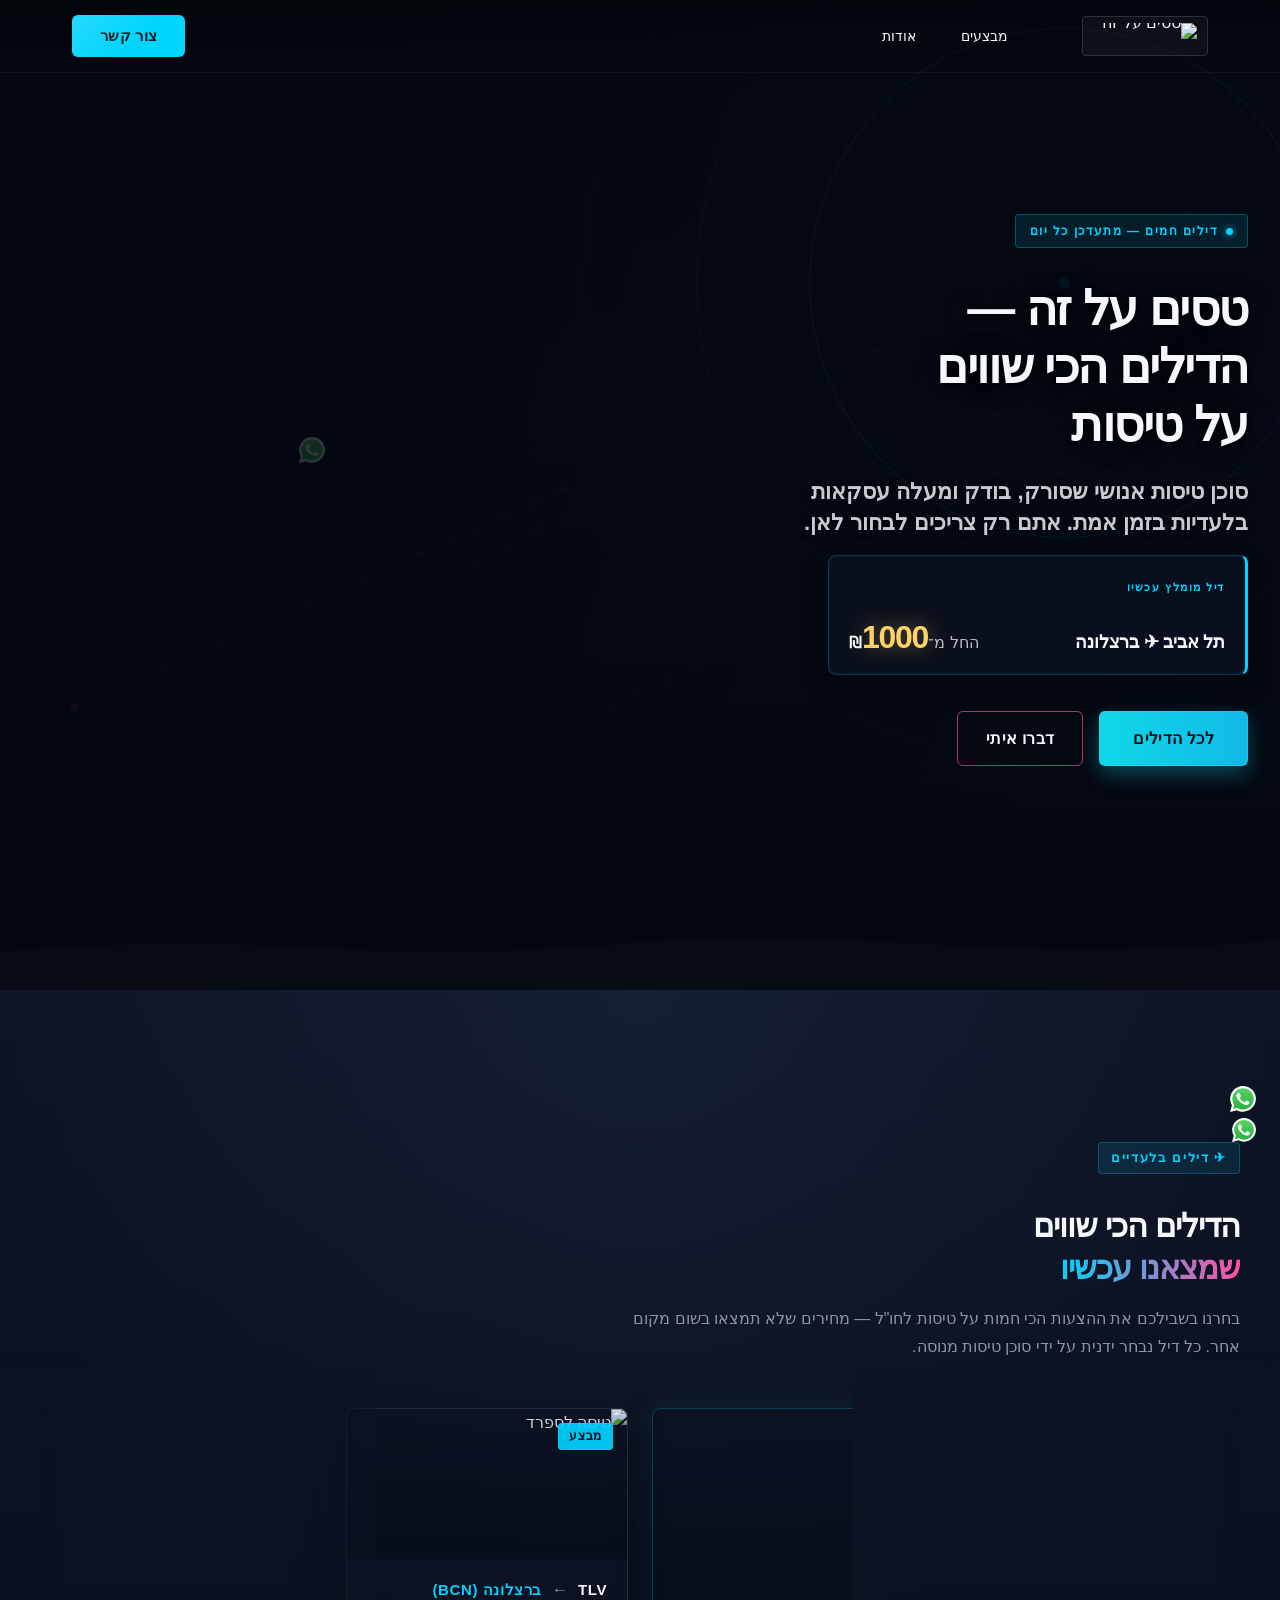
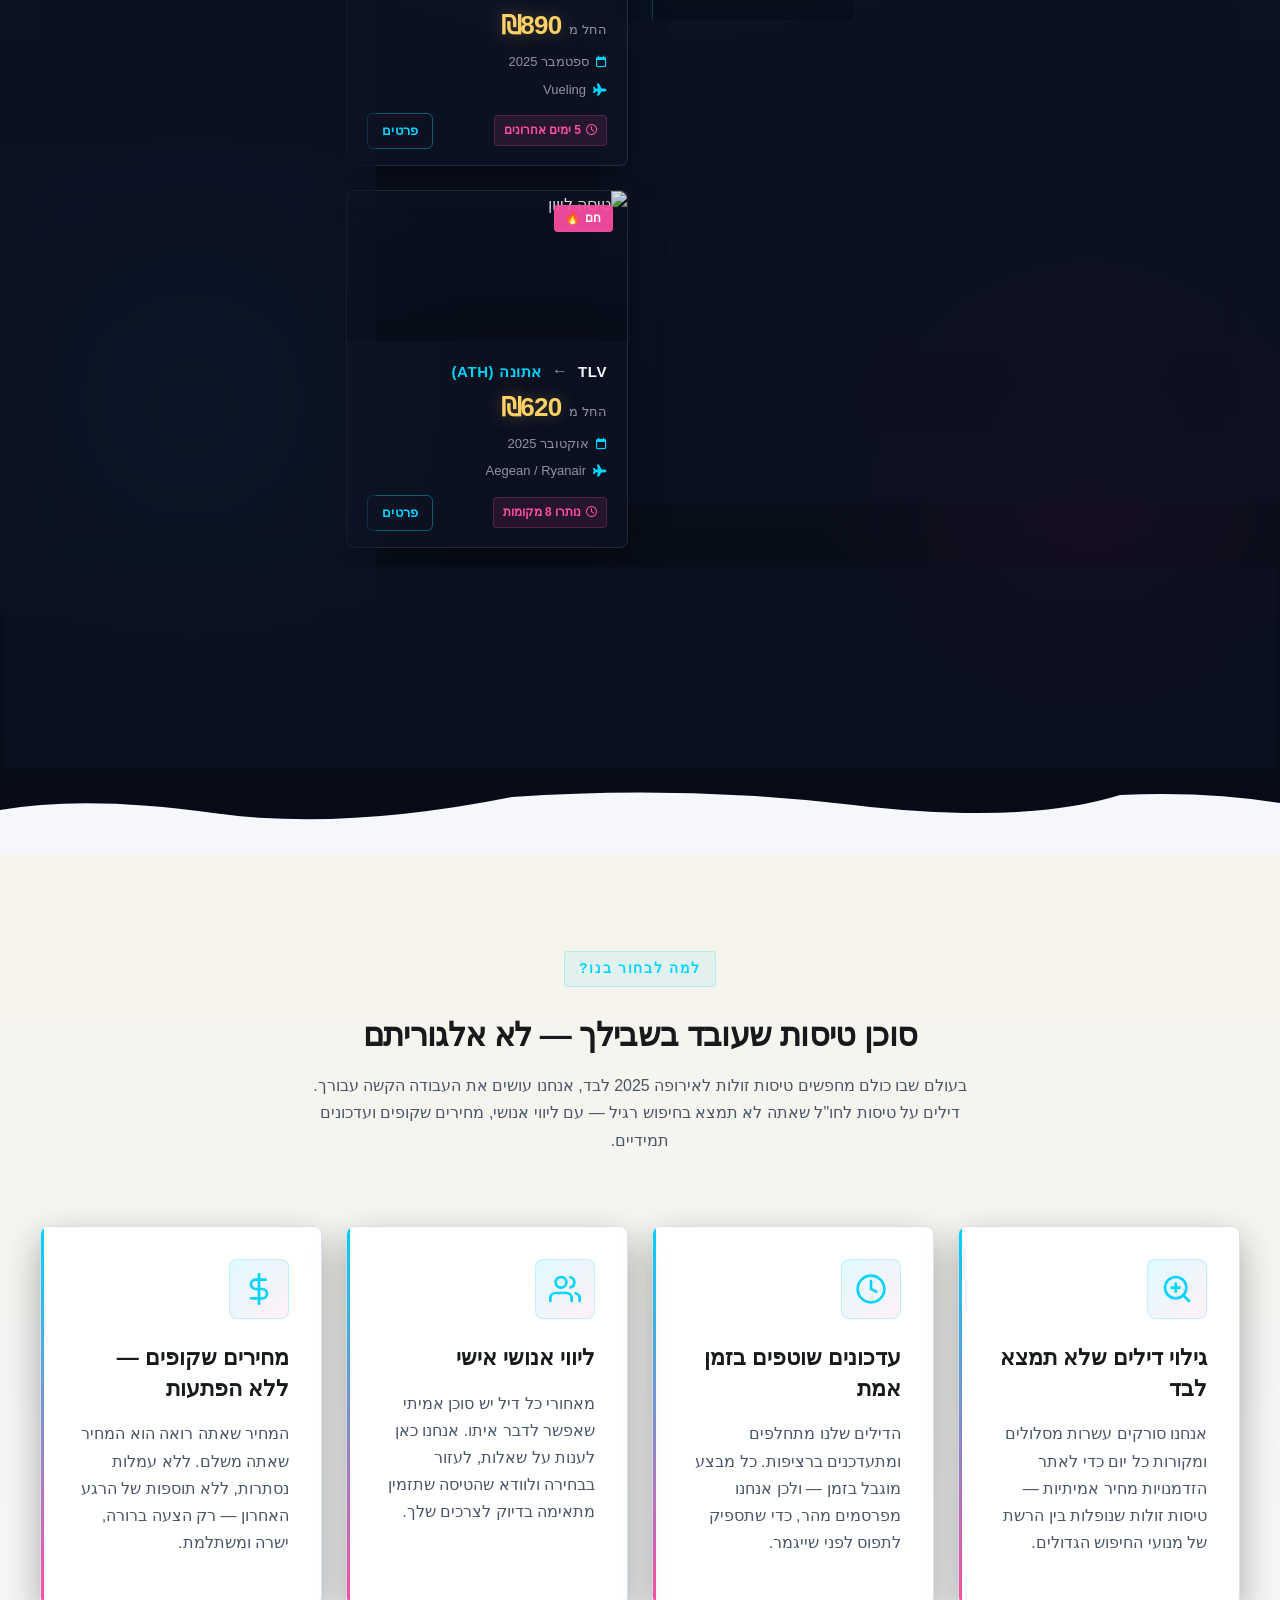
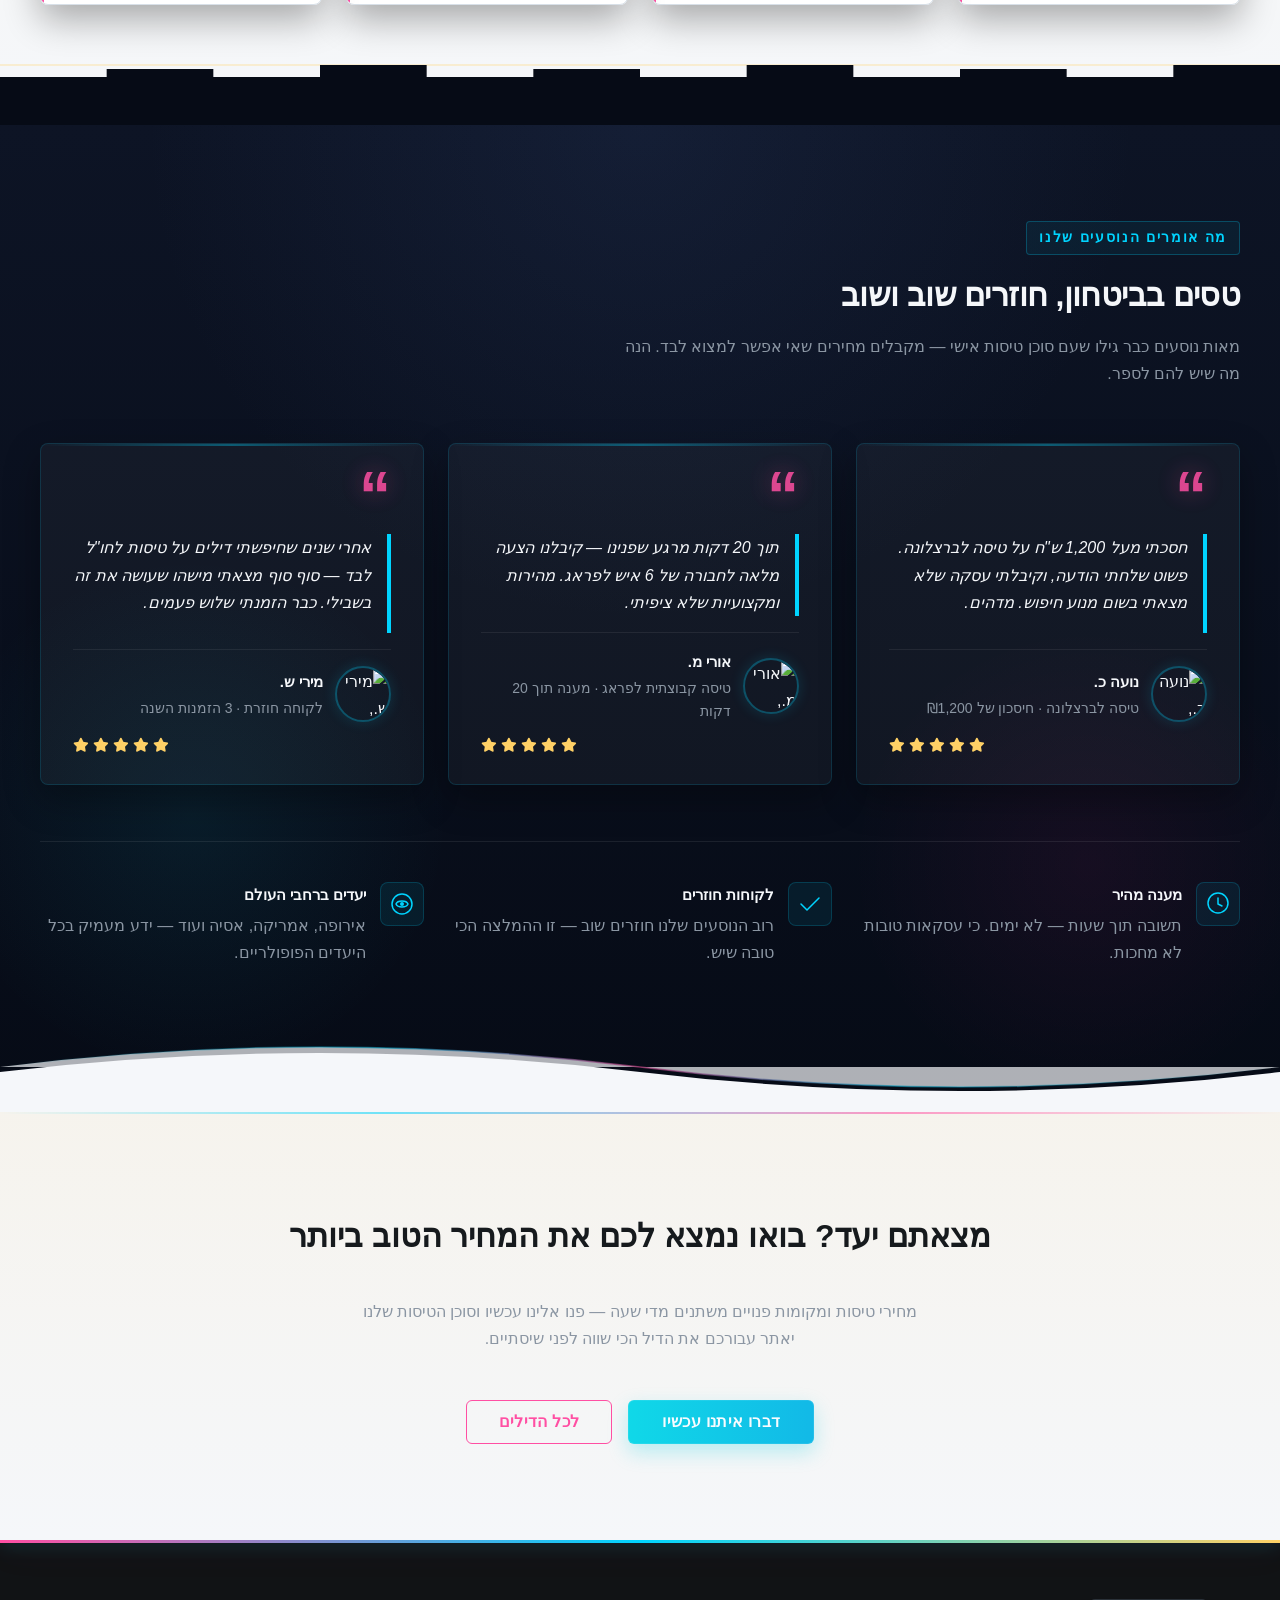
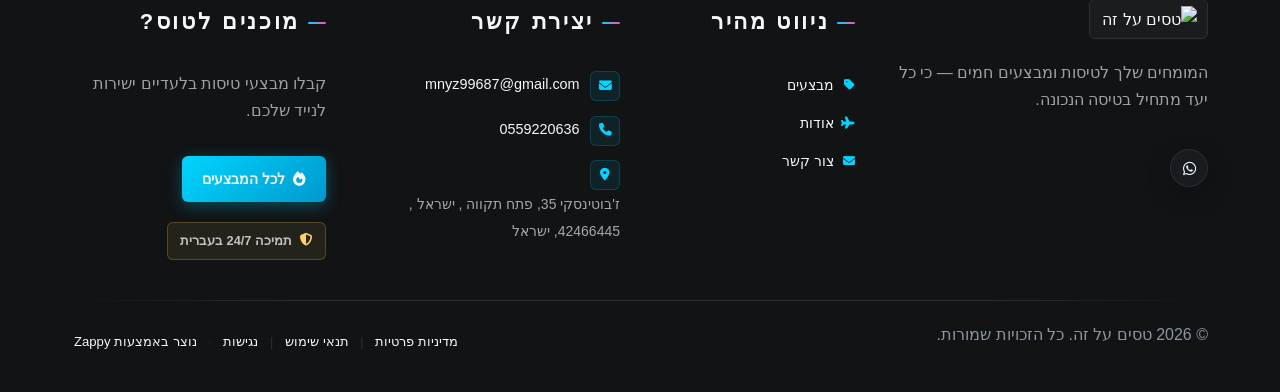
==== index.html @ 7e1a1ed2 "Background sync: Progressive GitHub Sync" ====
<!DOCTYPE html>
<html lang="he" dir="rtl">
<head>
    <meta charset="UTF-8">
    <meta name="viewport" content="width=device-width, initial-scale=1.0">
    <meta name="robots" content="index, follow">
    <title>סוכן טיסות — טסים על זה</title>
    <meta name="description" content="מחפשים טיסות זולות לחו״ל במחירים שלא תמצאו בשום מקום אחר? סוכן הטיסות טסים על זה מביא לכם מדי יום מבצעים בלעדיים לאירופה ולכל העולם. הזדמנויות שנגמרות מהר — היכנסו עכשיו!">
    <meta name="keywords" content="סוכן טיסות, דילים על טיסות לחו"ל, טיסות זולות לאירופה 2025, היכן למצוא טיסות זולות מישראל, מבצעי טיסות">
    
    <!-- Zappy Analytics -->
<script>
(function() {
  'use strict';
  
  // Configuration
  var config = {
    websiteId: 'fb92a543-2d48-439e-adab-d52e5bd46ee2',
    apiUrl: 'https://api.zappy5.com/api/analytics/track',
    sessionDuration: 30 * 60 * 1000, // 30 minutes
    visitorDuration: 30 * 24 * 60 * 60 * 1000, // 30 days
    trackPageViews: true,
    trackClicks: true,
    trackFormSubmissions: true
  };
  
  // Generate or retrieve persistent visitor ID (30 days)
  function getVisitorId() {
    var visitorKey = 'zappy_visitor_' + config.websiteId;
    var visitor = null;
    
    try {
      visitor = localStorage.getItem(visitorKey);
      if (visitor) {
        var visitorData = JSON.parse(visitor);
        var now = Date.now();
        
        // Check if visitor ID is still valid (30 days)
        if (now - visitorData.created < config.visitorDuration) {
          // Update last seen timestamp
          visitorData.lastSeen = now;
          localStorage.setItem(visitorKey, JSON.stringify(visitorData));
          return visitorData.id;
        }
      }
    } catch (e) {
      console.warn('Zappy Analytics: LocalStorage not available');
    }
    
    // Generate new visitor ID
    var newVisitorId = 'zv_' + Date.now() + '_' + Math.random().toString(36).substr(2, 9);
    
    try {
      localStorage.setItem(visitorKey, JSON.stringify({
        id: newVisitorId,
        created: Date.now(),
        lastSeen: Date.now()
      }));
    } catch (e) {
      // Continue without local storage
    }
    
    return newVisitorId;
  }
  
  // Generate or retrieve session ID (30 minutes)
  function getSessionId() {
    var sessionKey = 'zappy_session_' + config.websiteId;
    var session = null;
    
    try {
      session = sessionStorage.getItem(sessionKey);
      if (session) {
        var sessionData = JSON.parse(session);
        var now = Date.now();
        
        // Check if session is still valid
        if (now - sessionData.timestamp < config.sessionDuration) {
          // Update timestamp
          sessionData.timestamp = now;
          sessionStorage.setItem(sessionKey, JSON.stringify(sessionData));
          return sessionData.id;
        }
      }
    } catch (e) {
      console.warn('Zappy Analytics: SessionStorage not available');
    }
    
    // Generate new session ID
    var newSessionId = 'zs_' + Date.now() + '_' + Math.random().toString(36).substr(2, 9);
    
    try {
      sessionStorage.setItem(sessionKey, JSON.stringify({
        id: newSessionId,
        timestamp: Date.now()
      }));
    } catch (e) {
      // Continue without session storage
    }
    
    return newSessionId;
  }
  
  var visitorId = getVisitorId();
  var sessionId = getSessionId();
  
  // Track an event
  function trackEvent(eventType, data) {
    data = data || {};
    
    var eventData = {
      website_id: config.websiteId,
      event_type: eventType,
      page_path: window.location.pathname,
      referrer: document.referrer || 'direct',
      visitor_id: visitorId,
      session_id: sessionId,
      metadata: data
    };
    
    // Use sendBeacon if available (better for page unload events)
    if (navigator.sendBeacon) {
      var blob = new Blob([JSON.stringify(eventData)], { type: 'application/json' });
      navigator.sendBeacon(config.apiUrl, blob);
    } else {
      // Fallback to fetch
      fetch(config.apiUrl, {
        method: 'POST',
        headers: {
          'Content-Type': 'application/json'
        },
        body: JSON.stringify(eventData),
        keepalive: true
      }).catch(function(error) {
        console.warn('Zappy Analytics: Failed to track event', error);
      });
    }
  }
  
  // Track page view
  if (config.trackPageViews) {
    trackEvent('pageview', {
      title: document.title,
      url: window.location.href
    });
  }
  
  // Track clicks on important elements
  if (config.trackClicks) {
    document.addEventListener('click', function(e) {
      var target = e.target;
      
      // Track button clicks (counted as actions)
      if (target.tagName === 'BUTTON' || target.closest('button')) {
        var button = target.tagName === 'BUTTON' ? target : target.closest('button');
        trackEvent('click', {
          element: 'button',
          text: button.textContent.trim().substring(0, 100),
          id: button.id || null,
          class: button.className || null
        });
      }
      
      // Track link clicks (navigation - not counted as actions)
      else if (target.tagName === 'A' || target.closest('a')) {
        var link = target.tagName === 'A' ? target : target.closest('a');
        trackEvent('navigation', {
          element: 'link',
          text: link.textContent.trim().substring(0, 100),
          href: link.href,
          external: link.hostname !== window.location.hostname
        });
      }
    }, true);
  }
  
  // Track form submissions
  if (config.trackFormSubmissions) {
    document.addEventListener('submit', function(e) {
      var form = e.target;
      
      trackEvent('form_submit', {
        form_id: form.id || null,
        form_name: form.name || null,
        form_action: form.action || null,
        form_method: form.method || 'GET'
      });
    }, true);
  }
  
  // Track time on page (send on page unload)
  var pageLoadTime = Date.now();
  
  window.addEventListener('beforeunload', function() {
    var timeOnPage = Math.floor((Date.now() - pageLoadTime) / 1000); // in seconds
    
    trackEvent('page_unload', {
      time_on_page: timeOnPage,
      page_path: window.location.pathname
    });
  });
  
  // Expose tracking function globally for custom events
  window.zappyAnalytics = {
    track: trackEvent,
    getVisitorId: function() { return visitorId; },
    getSessionId: function() { return sessionId; }
  };
  
})();
</script>
<!-- End Zappy Analytics -->
    <meta property="og:title" content="סוכן טיסות — טסים על זה">
  <meta property="og:description" content="מחפשים טיסות זולות לחו״ל במחירים שלא תמצאו בשום מקום אחר? סוכן הטיסות טסים על זה מביא לכם מדי יום מבצעים בלעדיים לאירופה ולכל העולם. הזדמנויות שנגמרות מהר — היכנסו עכשיו!">
  <meta property="og:type" content="website">
  <meta property="og:locale" content="he_IL">
  
  <meta name="twitter:card" content="summary_large_image">
  <meta name="twitter:title" content="סוכן טיסות — טסים על זה">
  <meta name="twitter:description" content="מחפשים טיסות זולות לחו״ל במחירים שלא תמצאו בשום מקום אחר? סוכן הטיסות טסים על זה מביא לכם מדי יום מבצעים בלעדיים לאירופה ולכל העולם. הזדמנויות שנגמרות מהר — היכנסו עכשיו!">
  
  <link rel="stylesheet" href="https://cdnjs.cloudflare.com/ajax/libs/font-awesome/6.4.0/css/all.min.css">

    <!-- Favicons -->
    <link rel="icon" type="image/x-icon" href="/assets/favicon.ico">
    <link rel="icon" type="image/png" sizes="16x16" href="/assets/favicon-16x16.png">
    <link rel="icon" type="image/png" sizes="32x32" href="/assets/favicon-32x32.png">
    <link rel="icon" type="image/png" sizes="48x48" href="/assets/favicon-48x48.png">
    <link rel="icon" type="image/png" sizes="192x192" href="/assets/favicon-192x192.png">
    <link rel="icon" type="image/png" sizes="512x512" href="/assets/favicon-512x512.png">
    <link rel="apple-touch-icon" href="/assets/apple-touch-icon.png">
    <!-- Cookie Consent -->
    <link rel="stylesheet" href="https://cdn.jsdelivr.net/npm/vanilla-cookieconsent@3/dist/cookieconsent.css">
    <script src="https://cdn.jsdelivr.net/npm/vanilla-cookieconsent@3/dist/cookieconsent.umd.js"></script>
    <!-- Mickidum Accessibility Toolbar -->
    <script src="https://cdn.jsdelivr.net/gh/mickidum/acc_toolbar/acctoolbar/acctoolbar.min.js"></script>
    <link rel="stylesheet" href="/styles.css">

    <style id="zappy-dropdown-submenu-styles">
      /* ========== DESKTOP DROPDOWN SUBMENU STYLES ========== */
      /* Base styles for dropdown submenus - parent must be positioned */
      .nav-menu li:has(.sub-menu), nav li:has(.sub-menu), .navbar li:has(.sub-menu), #navMenu li:has(.sub-menu) { position: relative; }
      /* Submenu base - hidden by default */
      .nav-menu .sub-menu, nav .sub-menu, .navbar .sub-menu, #navMenu .sub-menu { display: block !important; position: absolute !important; top: 100%; left: 0; min-width: 220px; background: white; border-radius: 8px; box-shadow: 0 8px 25px rgba(0,0,0,0.15); padding: 8px 0; opacity: 0; visibility: hidden; transform: translateY(10px); transition: all 0.3s ease; z-index: 1000; list-style: none; pointer-events: none; }
      /* CRITICAL: Desktop hover styles to show dropdown */
      .nav-menu li:hover > .sub-menu, nav li:hover > .sub-menu, .navbar li:hover > .sub-menu, #navMenu li:hover > .sub-menu { opacity: 1 !important; visibility: visible !important; transform: translateY(0) !important; pointer-events: auto !important; }
      /* Submenu item styling */
      .sub-menu li { list-style: none; margin: 0; padding: 0; }
      .sub-menu a { display: block !important; padding: 10px 16px !important; color: var(--text-dark, #333) !important; font-weight: 500; text-decoration: none; white-space: nowrap; transition: background-color 0.2s; }
      .sub-menu a:hover { background-color: #f5f5f5; }
      /* RTL (Hebrew/Arabic) dropdown positioning */
      [dir="rtl"] .nav-menu .sub-menu, [dir="rtl"] nav .sub-menu, [dir="rtl"] .navbar .sub-menu, html[lang="he"] .nav-menu .sub-menu, html[lang="he"] nav .sub-menu, html[lang="he"] .navbar .sub-menu, html[lang="ar"] .nav-menu .sub-menu, html[lang="ar"] nav .sub-menu, html[lang="ar"] .navbar .sub-menu { left: auto !important; right: 0 !important; }
      /* Hide empty dropdown menus */
      .sub-menu:empty, .sub-menu:not(:has(li:not(.zappy-hidden-menu-item))), .sub-menu:not(:has(li)) { display: none !important; opacity: 0 !important; visibility: hidden !important; pointer-events: none !important; }
      /* Desktop: show submenu on Menu Group hover */
      li:has(.menu-group-title):hover > .sub-menu { opacity: 1 !important; visibility: visible !important; transform: translateY(0) !important; pointer-events: auto !important; }
      /* Menu Group title styling */
      .nav-menu > li > .menu-group-title, #navMenu > li > .menu-group-title { display: inline-block; padding: 0.5rem 1rem; cursor: default; user-select: none; }
      
      /* ========== MOBILE SUBMENU STYLES ========== */
      @media (max-width: 768px) {
        .nav-menu .sub-menu, nav .sub-menu, .navbar .sub-menu, #navMenu .sub-menu { position: static !important; transform: none !important; box-shadow: none !important; background: transparent !important; max-height: 0; overflow: hidden; opacity: 0; visibility: hidden; transition: max-height 0.3s ease, opacity 0.3s ease; padding: 0 !important; border-radius: 0 !important; }
        .sub-menu.mobile-expanded { max-height: 500px !important; opacity: 1 !important; visibility: visible !important; padding: 8px 0 8px 16px !important; }
        [dir="rtl"] .sub-menu.mobile-expanded, html[lang="he"] .sub-menu.mobile-expanded { padding: 8px 16px 8px 0 !important; }
        /* Disable hover behavior on mobile */
        .nav-menu li:hover > .sub-menu, nav li:hover > .sub-menu, .navbar li:hover > .sub-menu, #navMenu li:hover > .sub-menu { opacity: 0; visibility: hidden; pointer-events: none; }
        .nav-menu li > .sub-menu.mobile-expanded, nav li > .sub-menu.mobile-expanded, .navbar li > .sub-menu.mobile-expanded, #navMenu li > .sub-menu.mobile-expanded { opacity: 1 !important; visibility: visible !important; pointer-events: auto !important; }
        .nav-menu li:has(.sub-menu), nav li:has(.sub-menu), .navbar li:has(.sub-menu), #navMenu li:has(.sub-menu) { display: flex !important; flex-wrap: wrap !important; align-items: center !important; position: relative !important; min-height: 44px !important; }
        .nav-menu li:has(.sub-menu) > a, nav li:has(.sub-menu) > a, .navbar li:has(.sub-menu) > a, #navMenu li:has(.sub-menu) > a { flex: 1 !important; min-width: 0 !important; }
        .nav-menu li:has(.sub-menu) > .menu-group-title, nav li:has(.sub-menu) > .menu-group-title, .navbar li:has(.sub-menu) > .menu-group-title, #navMenu li:has(.sub-menu) > .menu-group-title { flex: 1 !important; min-width: 0 !important; padding: 0 !important; line-height: inherit !important; }
        .nav-menu li:has(.sub-menu) > .sub-menu, nav li:has(.sub-menu) > .sub-menu, .navbar li:has(.sub-menu) > .sub-menu, #navMenu li:has(.sub-menu) > .sub-menu { flex-basis: 100% !important; width: 100% !important; }
        .nav-menu li:has(.sub-menu) > a [class*="chevron"], .nav-menu li:has(.sub-menu) > a [class*="arrow"], .nav-menu li:has(.sub-menu) > a .fa-chevron-down, .nav-menu li:has(.sub-menu) > a .fa-angle-down, nav li:has(.sub-menu) > a [class*="chevron"], nav li:has(.sub-menu) > a [class*="arrow"], #navMenu li:has(.sub-menu) > a [class*="chevron"], #navMenu li:has(.sub-menu) > a [class*="arrow"] { display: none !important; visibility: hidden !important; }
        .mobile-submenu-toggle { display: flex !important; align-items: center !important; justify-content: center !important; width: 44px !important; height: auto !important; background: transparent !important; border: none !important; cursor: pointer !important; color: var(--text-light) !important; position: static !important; flex-shrink: 0 !important; align-self: stretch !important; z-index: 2 !important; padding: 0 !important; margin: 0 !important; }
        .mobile-submenu-toggle::after { content: '' !important; width: 0 !important; height: 0 !important; border-left: 6px solid transparent !important; border-right: 6px solid transparent !important; border-top: 7px solid currentColor !important; transition: transform 0.3s ease !important; }
        .mobile-submenu-toggle.expanded::after { transform: rotate(180deg) !important; }
        .sub-menu a { padding: 10px 0 !important; display: block !important; color: var(--text-light) !important; }
        .navbar .sub-menu li a, nav.navbar .sub-menu li a, .zappy-products-dropdown .sub-menu a { color: var(--text-light) !important; }
      }
      @media (min-width: 769px) { .mobile-submenu-toggle { display: none !important; } }
    </style>

    <style id="mobile-lang-menu-deployed-css">
    @media (max-width: 768px) {
      .lang-switcher,
      .nav-cta-container .lang-switcher,
      .nav-container .lang-switcher,
      .navbar .lang-switcher,
      .navbar .nav-cta-container .lang-switcher,
      .nav-icons-left .lang-switcher,
      .nav-ecommerce-icons .lang-switcher { display: none !important; }
      .mobile-lang-menu { width: 100%; border-top: 1px solid rgba(128,128,128,0.2); padding: 8px 0 0 0; margin-top: 8px; }
      .mobile-lang-toggle { display: flex !important; align-items: center; justify-content: space-between; width: 100%; padding: 12px 16px; background: none; border: none; cursor: pointer; font-size: 15px; color: inherit; font-family: inherit; }
      .mobile-lang-toggle::after { content: ''; display: inline-block; width: 8px; height: 8px; border-right: 2px solid currentColor; border-bottom: 2px solid currentColor; transform: rotate(45deg); transition: transform 0.3s ease; margin-left: 8px; }
      .mobile-lang-toggle.expanded::after { transform: rotate(-135deg); }
      .mobile-lang-options { max-height: 0; overflow: hidden; transition: max-height 0.3s ease; }
      .mobile-lang-options.expanded { max-height: 300px; }
      .mobile-lang-option { display: flex !important; align-items: center; gap: 10px; padding: 10px 24px; text-decoration: none; color: inherit; font-size: 14px; font-family: inherit; }
      .mobile-lang-option:hover { background: rgba(128,128,128,0.1); }
      .mobile-lang-option.active { font-weight: 600; opacity: 0.7; pointer-events: none; }
      .mobile-lang-option img { width: 20px; height: 20px; border-radius: 50%; }
    }
    @media (min-width: 769px) {
      .mobile-lang-menu { display: none !important; }
    }
    </style>

    <style id="zappy-widget-visibility">
      #mic-access-tool-general-button, .mic-access-tool-general-button,
      #mic-init-access-tool .mic-access-tool-general-button, #mic-init-access-tool #mic-access-tool-general-button,
      ._access-icon, #mic-access-tool-box, .mic-access-tool-box,
      #mic-init-access-tool #mic-access-tool-box, div[id*="mic-access-tool-box"], ._access-menu {
        display: none !important; visibility: hidden !important; opacity: 0 !important; pointer-events: none !important;
      }
    </style>
</head>
<body>

  <nav class="navbar" dir="rtl">
  <button class="mobile-toggle" id="mobileToggle" aria-label="Menu">
    <svg class="hamburger-icon" width="24" height="24" viewBox="0 0 24 24" fill="none">
      <path d="M3 12h18M3 6h18M3 18h18" stroke="currentColor" stroke-width="2" stroke-linecap="round"></path>
    </svg>
    <svg class="close-icon" width="24" height="24" viewBox="0 0 24 24" fill="none" style="display: none;">
      <path d="M18 6L6 18M6 6l12 12" stroke="currentColor" stroke-width="2" stroke-linecap="round"></path>
    </svg>
  </button>

  <button class="phone-header-btn" data-phone="0559220636" aria-label="Call">
    <svg width="20" height="20" viewBox="0 0 24 24" fill="currentColor">
      <path d="M22 16.92v3a2 2 0 0 1-2.18 2 19.79 19.79 0 0 1-8.63-3.07 19.5 19.5 0 0 1-6-6 19.79 19.79 0 0 1-3.07-8.67A2 2 0 0 1 4.11 2h3a2 2 0 0 1 2 1.72 12.84 12.84 0 0 0 .7 2.81 2 2 0 0 1-.45 2.11L8.09 9.91a16 16 0 0 0 6 6l1.27-1.27a2 2 0 0 1 2.11-.45 12.84 12.84 0 0 0 2.81.7A2 2 0 0 1 22 16.92z"></path>
    </svg>
  </button>

  <div class="nav-container">
    <div class="nav-right-group"><div class="nav-brand">
      <a href="/" class="logo-link">
        <img class="logo" data-placeholder="logo" data-context="business logo" width="160" height="40" src="/assets/business-logo.webp" alt="טסים על זה">
      </a>
    </div><ul class="nav-menu" id="navMenu"><li><a href="/deals">מבצעים</a></li><li><a href="/about">אודות</a></li></ul></div>

    

    <div class="nav-cta-container">
      <a href="/contact" class="nav-cta-btn">צור קשר</a>
    </div>
  </div>
</nav>
<script>

// Navbar Mobile Menu Toggle and Contrast Fix
(function() {
  // Use 'load' event instead of 'DOMContentLoaded' to ensure we run AFTER all other scripts
  window.addEventListener('load', function() {
    
    // FIX MOBILE BUTTON CONTRAST
    // Detect navbar background color and apply contrasting color to mobile buttons
    const navbar = document.querySelector('.navbar, nav, header');
    if (!navbar) {
      console.log('[Navbar] Navbar element not found');
      return;
    }
    
    // DECLARE VARIABLES EARLY to avoid Temporal Dead Zone errors
    // These are used in multiple places below
    let mobileToggle = document.getElementById('mobileToggle') ||
                       document.querySelector('.mobile-toggle') ||
                       document.querySelector('.hamburger') ||
                       document.querySelector('.hamburger-menu') ||
                       document.querySelector('.menu-toggle') ||
                       document.querySelector('.burger-menu') ||
                       document.querySelector('[aria-label="Menu"]') ||
                       document.querySelector('[aria-label="תפריט"]');
    
    const phoneBtn = document.querySelector('.phone-header-btn');
    
    const computedStyle = window.getComputedStyle(navbar);
    let bgColor = computedStyle.backgroundColor;
    
    console.log('[Navbar] Initial navbar background:', bgColor);
    
    // Check if background is transparent or rgba with 0 alpha
    const isTransparent = bgColor === 'transparent' || 
                         bgColor === 'rgba(0, 0, 0, 0)' ||
                         (bgColor.startsWith('rgba') && bgColor.includes(', 0)'));
    
    if (isTransparent) {
      // Check for background-image or gradient
      const bgImage = computedStyle.backgroundImage;
      if (bgImage && bgImage !== 'none') {
        console.log('[Navbar] Navbar has background image/gradient, using dark text');
        bgColor = 'rgb(240, 240, 240)'; // Assume light background
      } else {
        // Transparent navbar - check body background
        const bodyBg = window.getComputedStyle(document.body).backgroundColor;
        console.log('[Navbar] Navbar transparent, using body background:', bodyBg);
        bgColor = bodyBg;
      }
    }
    
    // Calculate luminance to determine if background is light or dark
    const rgb = bgColor.match(/\d+/g);
    if (rgb && rgb.length >= 3) {
      const r = parseInt(rgb[0]);
      const g = parseInt(rgb[1]);
      const b = parseInt(rgb[2]);
      const luminance = (0.299 * r + 0.587 * g + 0.114 * b) / 255;
      
      // Mobile button colors are set by Claude's AI-generated CSS (same as .nav-menu a)
      // No dynamic color overrides needed - colors come from the generated navbar CSS
      console.log('[Navbar] Mobile button colors preserved from Claude CSS (luminance:', luminance.toFixed(2) + ')');
      
      // FIX ICON SIZES - Ensure SVGs are properly sized and visible
      // INJECT CRITICAL CSS TO OVERRIDE ANY CONFLICTING RULES
      const criticalCSS = document.createElement('style');
      criticalCSS.id = 'zappy-mobile-nav-fix';
      const htmlLang = document.documentElement.lang || 'en';
      const htmlDir = document.documentElement.dir || 'ltr';
      // Check both dir attribute AND lang for RTL detection
      // dir="rtl" is the most reliable indicator
      const isRTL = htmlDir === 'rtl' || htmlLang === 'he' || htmlLang === 'ar';
      
      criticalCSS.textContent = `
        /* Hide mobile buttons on desktop, show only on mobile */
        @media (min-width: 769px) {
          .mobile-toggle,
          .phone-header-btn {
            display: none !important;
          }
        }
        
        /* Show and position mobile buttons correctly on mobile */
        @media (max-width: 768px) {
          .mobile-toggle,
          .phone-header-btn {
            position: absolute !important;
            top: 50% !important;
            transform: translateY(-50%) !important;
            z-index: 1001 !important;
            display: flex !important;
            align-items: center !important;
            justify-content: center !important;
            width: 36px !important;
            height: 36px !important;
            border-radius: 50% !important;
            border: none !important;
            cursor: pointer !important;
            padding: 6px !important;
            background: none !important;
            color: var(--nav-text, var(--text-light)) !important;
          }
          
          /* LTR positioning (default): hamburger LEFT, phone RIGHT */
          html:not([dir="rtl"]):not([lang="he"]):not([lang="ar"]) .mobile-toggle,
          html[dir="ltr"] .mobile-toggle {
            left: 12px !important;
            right: auto !important;
          }
          html:not([dir="rtl"]):not([lang="he"]):not([lang="ar"]) .phone-header-btn,
          html[dir="ltr"] .phone-header-btn {
            right: 12px !important;
            left: auto !important;
          }
          
          /* RTL positioning: hamburger RIGHT, phone LEFT */
          html[dir="rtl"] .mobile-toggle,
          html[lang="he"] .mobile-toggle,
          html[lang="ar"] .mobile-toggle {
            right: 12px !important;
            left: auto !important;
          }
          html[dir="rtl"] .phone-header-btn,
          html[lang="he"] .phone-header-btn,
          html[lang="ar"] .phone-header-btn {
            left: 12px !important;
            right: auto !important;
          }
          
          /* CRITICAL: Ensure nav-container has min-height on mobile */
          /* All children are positioned absolutely/fixed on mobile, so height:auto collapses to 0 */
          .nav-container {
            min-height: 70px !important;
            position: relative !important;
          }
          
          /* Ensure SVG icons are properly sized and inherit color */
          .mobile-toggle svg,
          .phone-header-btn svg {
            width: 24px !important;
            height: 24px !important;
            /* Don't force display - let JavaScript control hamburger/close toggle */
          }
          
          /* Reset nav-cta-container on mobile - remove desktop box-shadow/padding */
          /* that creates a visible ghost box when CTA button is hidden */
          .nav-cta-container {
            box-shadow: none !important;
            padding: 0 !important;
          }
          
          /* Hide nav-cta-container entirely on mobile when there's no lang-switcher */
          /* (only the CTA button is inside, and it's hidden on mobile) */
          .nav-cta-container:not(:has(.lang-switcher)) {
            display: none !important;
          }
          
          /* CRITICAL: Prevent hero image fade gradient from bleeding over headline text */
          /* The .image-fade-gradient has bottom: -30px (extends below parent) */
          /* On mobile stacked layout, this overlaps the h1 text below the image */
          .hero-image-column {
            overflow: hidden !important;
          }
          .image-fade-gradient {
            bottom: 0 !important;
          }
          
          /* Hide desktop language switcher on mobile - hamburger menu handles it */
          /* High specificity to override stored CSS */
          .lang-switcher,
          .nav-cta-container .lang-switcher,
          .nav-container .lang-switcher,
          .navbar .lang-switcher,
          .navbar .nav-cta-container .lang-switcher {
            display: none !important;
          }
        }
      `;
      
      // Remove existing fix if present and inject new one
      const existing = document.getElementById('zappy-mobile-nav-fix');
      if (existing) existing.remove();
      document.head.appendChild(criticalCSS);
      
      console.log('[Navbar] Critical CSS injected for mobile nav positioning');
      
      // ONLY apply inline positioning styles on mobile viewport
      // On desktop, the CSS handles hiding these buttons with display: none
      // Inline styles were breaking desktop layout by overriding CSS
      const isMobileViewport = window.innerWidth <= 768;
      
      if (mobileToggle) {
        // Icon sizing applies to all viewports for consistency
        const hamburgerIcon = mobileToggle.querySelector('.hamburger-icon');
        const closeIcon = mobileToggle.querySelector('.close-icon');
        
        if (hamburgerIcon) {
          hamburgerIcon.style.setProperty('width', '24px', 'important');
          hamburgerIcon.style.setProperty('height', '24px', 'important');
          hamburgerIcon.style.setProperty('display', 'block', 'important'); // Show hamburger by default
        }
        if (closeIcon) {
          closeIcon.style.setProperty('width', '24px', 'important');
          closeIcon.style.setProperty('height', '24px', 'important');
          closeIcon.style.setProperty('display', 'none', 'important'); // Hide close icon by default
        }
        
        // ONLY set positioning inline styles on mobile
        if (isMobileViewport) {
          mobileToggle.style.setProperty('position', 'absolute', 'important');
          mobileToggle.style.setProperty('top', '50%', 'important');
          mobileToggle.style.setProperty('transform', 'translateY(-50%)', 'important');
          mobileToggle.style.setProperty('z-index', '1001', 'important');
          
          // Clear any inline left/right so CSS can take over based on html[dir]
          mobileToggle.style.removeProperty('left');
          mobileToggle.style.removeProperty('right');
          
          console.log('[Navbar] Mobile toggle positioning applied (mobile viewport)');
        } else {
          // On desktop, clear any positioning styles to let CSS handle it
          mobileToggle.style.removeProperty('position');
          mobileToggle.style.removeProperty('top');
          mobileToggle.style.removeProperty('transform');
          mobileToggle.style.removeProperty('z-index');
          mobileToggle.style.removeProperty('left');
          mobileToggle.style.removeProperty('right');
          console.log('[Navbar] Desktop viewport - cleared mobile toggle inline positioning');
        }
      }
      
      if (phoneBtn) {
        // Icon sizing applies to all viewports
        const phoneIcon = phoneBtn.querySelector('svg');
        if (phoneIcon) {
          phoneIcon.style.width = '24px';
          phoneIcon.style.height = '24px';
          phoneIcon.setAttribute('width', '24');
          phoneIcon.setAttribute('height', '24');
        }
        
        // ONLY set positioning inline styles on mobile
        if (isMobileViewport) {
          phoneBtn.style.setProperty('position', 'absolute', 'important');
          phoneBtn.style.setProperty('top', '50%', 'important');
          phoneBtn.style.setProperty('transform', 'translateY(-50%)', 'important');
          phoneBtn.style.setProperty('z-index', '1001', 'important');
          
          // Clear any inline left/right so CSS can take over based on html[dir]
          phoneBtn.style.removeProperty('left');
          phoneBtn.style.removeProperty('right');
          
          console.log('[Navbar] Phone button positioning applied (mobile viewport)');
        } else {
          // On desktop, clear any positioning styles to let CSS handle it
          phoneBtn.style.removeProperty('position');
          phoneBtn.style.removeProperty('top');
          phoneBtn.style.removeProperty('transform');
          phoneBtn.style.removeProperty('z-index');
          phoneBtn.style.removeProperty('left');
          phoneBtn.style.removeProperty('right');
          console.log('[Navbar] Desktop viewport - cleared phone button inline positioning');
        }
      }
    } else {
      console.log('[Navbar] Could not parse background color:', bgColor);
    }
    
    // MOBILE MENU TOGGLE
    // Re-query in case DOM changed (mobileToggle already declared at top of function)
    mobileToggle = document.getElementById('mobileToggle') ||
                   document.querySelector('.mobile-toggle') ||
                   document.querySelector('.hamburger') ||
                   document.querySelector('.hamburger-menu') ||
                   document.querySelector('.menu-toggle') ||
                   document.querySelector('.burger-menu') ||
                   document.querySelector('[aria-label="Menu"]') ||
                   document.querySelector('[aria-label="תפריט"]');
    
    // EXPANDED SEARCH: Find nav menu by ID or class
    const navMenu = document.getElementById('navMenu') ||
                  document.querySelector('.nav-menu') ||
                  document.querySelector('.nav-links') ||
                  document.querySelector('nav ul:not(.submenu)');
    
    if (!mobileToggle || !navMenu) {
      console.log('[Navbar] Mobile toggle or menu not found:', { toggle: !!mobileToggle, menu: !!navMenu });
      return;
    }
    
    // Ensure navMenu has ID for CSS targeting
    if (!navMenu.id) {
      navMenu.id = 'navMenu';
    }
    
    console.log('[Navbar] Initializing mobile menu...');
    
    // Remove any existing event listeners by cloning the button
    const newToggle = mobileToggle.cloneNode(true);
    mobileToggle.parentNode.replaceChild(newToggle, mobileToggle);
    
    // Toggle menu on button click - use newToggle now
    newToggle.addEventListener('click', function(e) {
      e.preventDefault();
      e.stopPropagation();
      
      const hamburgerIcon = this.querySelector('.hamburger-icon');
      const closeIcon = this.querySelector('.close-icon');
      const isActive = navMenu.classList.contains('active');
      
      if (isActive) {
        // Close menu
        navMenu.classList.remove('active');
        if (hamburgerIcon) hamburgerIcon.style.setProperty('display', 'block', 'important');
        if (closeIcon) closeIcon.style.setProperty('display', 'none', 'important');
        document.body.style.overflow = '';
        console.log('[Navbar] Menu closed');
      } else {
        // Open menu
        navMenu.classList.add('active');
        if (hamburgerIcon) hamburgerIcon.style.setProperty('display', 'none', 'important');
        if (closeIcon) closeIcon.style.setProperty('display', 'block', 'important');
        document.body.style.overflow = 'hidden';
        console.log('[Navbar] Menu opened');
      }
    });
    
    // Close menu when clicking nav links (but NOT dropdown toggles)
    const navLinks = navMenu.querySelectorAll('a');
    navLinks.forEach(function(link) {
      link.addEventListener('click', function() {
        // Don't close if it's a dropdown child (unless it's a real navigation link)
        if (this.getAttribute('href') === '#') return;
        
        const hamburgerIcon = newToggle.querySelector('.hamburger-icon');
        const closeIcon = newToggle.querySelector('.close-icon');
        
        navMenu.classList.remove('active');
        if (hamburgerIcon) hamburgerIcon.style.setProperty('display', 'block', 'important');
        if (closeIcon) closeIcon.style.setProperty('display', 'none', 'important');
        document.body.style.overflow = '';
        console.log('[Navbar] Menu closed (link clicked)');
      });
    });
    
    // DROPDOWN MENU TOGGLE (for mobile and touch devices)
    var dropdownToggles = navMenu.querySelectorAll('.dropdown-toggle');
    dropdownToggles.forEach(function(toggle) {
      toggle.addEventListener('click', function(e) {
        e.preventDefault();
        e.stopPropagation();
        var parent = this.closest('.nav-dropdown');
        if (!parent) return;
        
        // Close other open dropdowns at the same level
        var siblings = parent.parentNode.querySelectorAll('.nav-dropdown.open');
        siblings.forEach(function(sib) {
          if (sib !== parent) sib.classList.remove('open');
        });
        
        parent.classList.toggle('open');
        console.log('[Navbar] Dropdown toggled:', parent.classList.contains('open') ? 'open' : 'closed');
      });
    });
    
    // Close dropdowns when clicking outside
    document.addEventListener('click', function(e) {
      if (!e.target.closest('.nav-dropdown')) {
        var openDropdowns = document.querySelectorAll('.nav-dropdown.open');
        openDropdowns.forEach(function(dd) { dd.classList.remove('open'); });
      }
    });
    
    console.log('[Navbar] Dropdown handlers initialized for ' + dropdownToggles.length + ' dropdowns');
    
    // Phone button functionality (phoneBtn already declared at top of function)
    if (phoneBtn) {
      phoneBtn.addEventListener('click', function() {
        // Get phone number from placeholder in page or use default
        const phoneLinks = document.querySelectorAll('a[href^="tel:"]');
        const phoneNumber = phoneLinks.length > 0 
          ? phoneLinks[0].getAttribute('href').replace('tel:', '')
          : '0559220636';
        
        window.location.href = 'tel:' + phoneNumber;
        console.log('[Navbar] Phone button clicked');
      });
    }
    
    console.log('[Navbar] Mobile menu initialized successfully');
    
    // === WHATSAPP BUTTON VISIBILITY FIX ===
    // Ensure WhatsApp floating button is hidden on desktop and visible on mobile
    // IMPORTANT: Only target the floating button by its class, NOT generic wa.me links
    const handleWhatsAppVisibility = function() {
      const whatsappBtn = document.querySelector('.whatsapp-float');
      if (whatsappBtn) {
        const isDesktop = window.innerWidth >= 769;
        if (isDesktop) {
          whatsappBtn.style.setProperty('display', 'none', 'important');
          whatsappBtn.style.setProperty('visibility', 'hidden', 'important');
          whatsappBtn.style.setProperty('opacity', '0', 'important');
          whatsappBtn.style.setProperty('pointer-events', 'none', 'important');
          console.log('[WhatsApp] Button hidden on desktop');
        } else {
          whatsappBtn.style.removeProperty('display');
          whatsappBtn.style.removeProperty('visibility');
          whatsappBtn.style.removeProperty('opacity');
          whatsappBtn.style.removeProperty('pointer-events');
          console.log('[WhatsApp] Button visible on mobile');
        }
      }
    };
    
    // Run on load
    handleWhatsAppVisibility();
    
    // Run on resize with debouncing
    let resizeTimer;
    window.addEventListener('resize', function() {
      clearTimeout(resizeTimer);
      resizeTimer = setTimeout(handleWhatsAppVisibility, 100);
    });
  });
})();

</script>
  
  <main>
    <section class="index-hero-section" data-layout-spec="בית-hero" dir="rtl" data-hero-type="fullscreen-scrim" id="zappy-section-0">
  <!-- Background Image Layer -->
  <div class="index-hero-bg">
    <div data-zappy-zoom-wrapper="true" data-element-id="img-1774384534097-i1pjawa3t" data-element-type="image" data-zappy-zoom-wrapper-width-mode="full" style="position: absolute !important; top: 0px !important; left: 0px !important; width: 100% !important; height: 100% !important; max-width: none !important; margin-left: 0px !important; margin-right: 0px !important; display: block !important; z-index: 1 !important; overflow: hidden !important;" data-zappy-zoom-clip="true" data-zappy-wrapper-margins-applied="true"><img data-hero-bg="true" data-placeholder="index-hero-image-1" data-context="Cinematic night runway scene at a major international airport. A wide-body commercial aircraft (Boeing or Airbus) taxiing or parked on a dramatic rain-wet tarmac reflecting blue and amber runway lights. The scene features bokeh runway lighting stretching into the distance, control tower silhouettes, and a deep navy-to-black sky with subtle route-line light trails. Atmosphere is premium, moody, and high-contrast — like a movie still. Colors: deep navy, electric cyan glow, amber bokeh. Ultra-realistic photography style." width="1920" height="1080" src="/assets/site-index-hero-image-1.webp" alt="מסלול נמל תעופה בלילה עם תאורת ראנוויי קינמטית" data-hero-background="true" data-element-type="image" data-element-id="img-1774384534097-i1pjawa3t" class="zappy-editable-image" style="object-position: 70% 57%; margin: 0px !important; position: absolute !important; left: -259.758% !important; top: 0% !important; width: 471.082% !important; height: 100% !important; max-width: none !important; max-height: none !important; display: block !important; object-fit: cover !important;" data-zappy-zoom="1" data-resize-handler-attached="true"></div>
  </div>

  <!-- Scrim Overlay -->
  <div class="index-hero-scrim" aria-hidden="true"></div>

  <!-- Route-line texture overlay -->
  <div class="index-hero-texture" aria-hidden="true">
    <svg data-no-icon-edit="true" aria-hidden="true" viewBox="0 0 1200 700" preserveAspectRatio="xMidYMid slice" xmlns="http://www.w3.org/2000/svg" style="width:100%;height:100%;opacity:0.07;">
      <circle cx="900" cy="200" r="180" fill="none" stroke="#00D4FF" stroke-width="0.8"></circle>
      <circle cx="900" cy="200" r="260" fill="none" stroke="#00D4FF" stroke-width="0.5"></circle>
      <circle cx="900" cy="200" r="340" fill="none" stroke="#00D4FF" stroke-width="0.3"></circle>
      <line x1="200" y1="500" x2="1100" y2="100" stroke="#00D4FF" stroke-width="0.6" stroke-dasharray="8 14"></line>
      <line x1="100" y1="600" x2="950" y2="150" stroke="#FF4FA3" stroke-width="0.4" stroke-dasharray="6 18"></line>
      <line x1="300" y1="650" x2="1150" y2="200" stroke="#00D4FF" stroke-width="0.5" stroke-dasharray="4 20"></line>
      <circle cx="900" cy="200" r="4" fill="#00D4FF" opacity="0.9"></circle>
      <circle cx="200" cy="500" r="3" fill="#FF4FA3" opacity="0.7"></circle>
      <circle cx="100" cy="600" r="3" fill="#00D4FF" opacity="0.6"></circle>
    </svg>
  </div>

  <!-- Main Content Overlay -->
  <div class="index-hero-container">
    <div class="index-hero-content">

      <!-- Urgency badge -->
      <div class="index-hero-urgency">
        <span class="index-hero-urgency-dot" aria-hidden="true"></span>
        <span style="">דילים חמים — מתעדכן כל יום</span>
      </div>

      <!-- Main Headline -->
      <h1 class="index-hero-h1">טסים על זה —<br>הדילים הכי שווים<br>על טיסות</h1>

      <!-- Supporting subtitle -->
      <h3 class="index-hero-subtitle" style="">סוכן טיסות אנושי שסורק, בודק ומעלה עסקאות בלעדיות בזמן אמת. אתם רק צריכים לבחור לאן.</h3>

      <!-- Featured fare line -->
      <div class="index-hero-fare">
        <p><span class="index-hero-fare-label">דיל מומלץ עכשיו</span>
        </p><div class="index-hero-fare-route">
          <span class="index-hero-fare-city">תל אביב ✈ ברצלונה</span>
          <span class="index-hero-fare-price">החל מ־<strong>₪<span class="index-hero-fare-number" style="">1000</span></strong></span>
        </div>
      </div>

      <!-- CTAs -->
      <div class="index-hero-ctas">
        <a href="#deals" class="index-hero-btn-primary" data-element-type="button" data-element-id="btn-1774384534081-qb1ywpl88" data-native-element="true">לכל הדילים</a>
        <a href="#contact" class="index-hero-btn-secondary" data-element-type="button" data-element-id="btn-1774384534081-g98ftgikr" data-native-element="true">דברו איתי</a>
      </div>

    </div>
  </div>

  <!-- Bottom Divider -->
  <div class="index-hero-divider-wrapper">
    <svg data-no-icon-edit="true" aria-hidden="true" viewBox="0 0 1440 90" preserveAspectRatio="none" xmlns="http://www.w3.org/2000/svg">
      <!-- Cyan runway streaks -->
      <line x1="0" y1="72" x2="400" y2="68" stroke="rgba(0,212,255,0.18)" stroke-width="1"></line>
      <line x1="0" y1="78" x2="600" y2="74" stroke="rgba(0,212,255,0.10)" stroke-width="0.5"></line>
      <line x1="1440" y1="70" x2="1000" y2="66" stroke="rgba(0,212,255,0.14)" stroke-width="0.8"></line>
      <!-- Angled gradient fade shape filling bottom -->
      <path d="M0,90 L0,52 Q180,38 360,48 T720,42 Q900,36 1080,46 T1440,40 L1440,90 Z" fill="#060B16"></path>
    </svg>
  </div>
<div class="zappy-icon-alignment-wrapper" style="display: flex; width: 100%; justify-content: center;"><a href="https://wa.me/972559220636" data-zappy-click-action="link" target="_blank" rel="noopener noreferrer" style="text-decoration: none; color: inherit; display: contents;"><svg xmlns="http://www.w3.org/2000/svg" aria-hidden="true" role="img" width="26" height="26" viewBox="0 0 256 258" data-icon="logos:whatsapp-icon" data-iconify="logos:whatsapp-icon" data-element-type="icon" data-element-id="icon-1774384669723-01rbo8q81" data-icon-type="iconify" data-size-adjusted="true" style="width: 26px !important; height: 26px !important; display: inline-block; vertical-align: -0.125em; color: rgb(0, 212, 255); cursor: pointer;" class="iconify iconify--logos" data-zappy-click-action="link"><defs><linearGradient id="IconifyId19d2191583258f0710" x1="50%" x2="50%" y1="100%" y2="0%"><stop offset="0%" stop-color="#1FAF38"></stop><stop offset="100%" stop-color="#60D669"></stop></linearGradient><linearGradient id="IconifyId19d2191583258f0711" x1="50%" x2="50%" y1="100%" y2="0%"><stop offset="0%" stop-color="#F9F9F9"></stop><stop offset="100%" stop-color="#FFF"></stop></linearGradient></defs><path fill="url(#IconifyId19d2191583258f0710)" d="M5.463 127.456c-.006 21.677 5.658 42.843 16.428 61.499L4.433 252.697l65.232-17.104a123 123 0 0 0 58.8 14.97h.054c67.815 0 123.018-55.183 123.047-123.01c.013-32.867-12.775-63.773-36.009-87.025c-23.23-23.25-54.125-36.061-87.043-36.076c-67.823 0-123.022 55.18-123.05 123.004"></path><path fill="url(#IconifyId19d2191583258f0711)" d="M1.07 127.416c-.007 22.457 5.86 44.38 17.014 63.704L0 257.147l67.571-17.717c18.618 10.151 39.58 15.503 60.91 15.511h.055c70.248 0 127.434-57.168 127.464-127.423c.012-34.048-13.236-66.065-37.3-90.15C194.633 13.286 162.633.014 128.536 0C58.276 0 1.099 57.16 1.071 127.416m40.24 60.376l-2.523-4.005c-10.606-16.864-16.204-36.352-16.196-56.363C22.614 69.029 70.138 21.52 128.576 21.52c28.3.012 54.896 11.044 74.9 31.06c20.003 20.018 31.01 46.628 31.003 74.93c-.026 58.395-47.551 105.91-105.943 105.91h-.042c-19.013-.01-37.66-5.116-53.922-14.765l-3.87-2.295l-40.098 10.513z"></path><path fill="#FFF" d="M96.678 74.148c-2.386-5.303-4.897-5.41-7.166-5.503c-1.858-.08-3.982-.074-6.104-.074c-2.124 0-5.575.799-8.492 3.984c-2.92 3.188-11.148 10.892-11.148 26.561s11.413 30.813 13.004 32.94c1.593 2.123 22.033 35.307 54.405 48.073c26.904 10.609 32.379 8.499 38.218 7.967c5.84-.53 18.844-7.702 21.497-15.139c2.655-7.436 2.655-13.81 1.859-15.142c-.796-1.327-2.92-2.124-6.105-3.716s-18.844-9.298-21.763-10.361c-2.92-1.062-5.043-1.592-7.167 1.597c-2.124 3.184-8.223 10.356-10.082 12.48c-1.857 2.129-3.716 2.394-6.9.801c-3.187-1.598-13.444-4.957-25.613-15.806c-9.468-8.442-15.86-18.867-17.718-22.056c-1.858-3.184-.199-4.91 1.398-6.497c1.431-1.427 3.186-3.719 4.78-5.578c1.588-1.86 2.118-3.187 3.18-5.311c1.063-2.126.531-3.986-.264-5.579c-.798-1.593-6.987-17.343-9.819-23.64"></path></svg></a></div></section>

<section class="index-showcase-section" data-layout-spec="בית-showcase" dir="rtl" id="zappy-section-1"><svg xmlns="http://www.w3.org/2000/svg" aria-hidden="true" role="img" width="26" height="26" viewBox="0 0 256 258" data-icon="logos:whatsapp-icon" data-iconify="logos:whatsapp-icon" data-element-type="icon" data-element-id="icon-1774385043913-eib7vzybx" data-icon-type="iconify" data-size-adjusted="true" style="width: 26px !important; height: 26px !important; display: inline-block; vertical-align: -0.125em; color: rgb(255, 255, 255); cursor: pointer;" class="iconify iconify--logos" data-zappy-click-action="link"><defs><linearGradient id="IconifyId19d21970768aa18670" x1="50%" x2="50%" y1="100%" y2="0%"><stop offset="0%" stop-color="#1FAF38"></stop><stop offset="100%" stop-color="#60D669"></stop></linearGradient><linearGradient id="IconifyId19d21970768aa18671" x1="50%" x2="50%" y1="100%" y2="0%"><stop offset="0%" stop-color="#F9F9F9"></stop><stop offset="100%" stop-color="#FFF"></stop></linearGradient></defs><path fill="url(#IconifyId19d21970768aa18670)" d="M5.463 127.456c-.006 21.677 5.658 42.843 16.428 61.499L4.433 252.697l65.232-17.104a123 123 0 0 0 58.8 14.97h.054c67.815 0 123.018-55.183 123.047-123.01c.013-32.867-12.775-63.773-36.009-87.025c-23.23-23.25-54.125-36.061-87.043-36.076c-67.823 0-123.022 55.18-123.05 123.004"></path><path fill="url(#IconifyId19d21970768aa18671)" d="M1.07 127.416c-.007 22.457 5.86 44.38 17.014 63.704L0 257.147l67.571-17.717c18.618 10.151 39.58 15.503 60.91 15.511h.055c70.248 0 127.434-57.168 127.464-127.423c.012-34.048-13.236-66.065-37.3-90.15C194.633 13.286 162.633.014 128.536 0C58.276 0 1.099 57.16 1.071 127.416m40.24 60.376l-2.523-4.005c-10.606-16.864-16.204-36.352-16.196-56.363C22.614 69.029 70.138 21.52 128.576 21.52c28.3.012 54.896 11.044 74.9 31.06c20.003 20.018 31.01 46.628 31.003 74.93c-.026 58.395-47.551 105.91-105.943 105.91h-.042c-19.013-.01-37.66-5.116-53.922-14.765l-3.87-2.295l-40.098 10.513z"></path><path fill="#FFF" d="M96.678 74.148c-2.386-5.303-4.897-5.41-7.166-5.503c-1.858-.08-3.982-.074-6.104-.074c-2.124 0-5.575.799-8.492 3.984c-2.92 3.188-11.148 10.892-11.148 26.561s11.413 30.813 13.004 32.94c1.593 2.123 22.033 35.307 54.405 48.073c26.904 10.609 32.379 8.499 38.218 7.967c5.84-.53 18.844-7.702 21.497-15.139c2.655-7.436 2.655-13.81 1.859-15.142c-.796-1.327-2.92-2.124-6.105-3.716s-18.844-9.298-21.763-10.361c-2.92-1.062-5.043-1.592-7.167 1.597c-2.124 3.184-8.223 10.356-10.082 12.48c-1.857 2.129-3.716 2.394-6.9.801c-3.187-1.598-13.444-4.957-25.613-15.806c-9.468-8.442-15.86-18.867-17.718-22.056c-1.858-3.184-.199-4.91 1.398-6.497c1.431-1.427 3.186-3.719 4.78-5.578c1.588-1.86 2.118-3.187 3.18-5.311c1.063-2.126.531-3.986-.264-5.579c-.798-1.593-6.987-17.343-9.819-23.64"></path></svg><div class="zappy-icon-alignment-wrapper" style="display: flex; width: 100%; justify-content: flex-start;"><svg xmlns="http://www.w3.org/2000/svg" aria-hidden="true" role="img" width="24" height="24" viewBox="0 0 256 258" data-icon="logos:whatsapp-icon" data-iconify="logos:whatsapp-icon" data-element-type="icon" data-element-id="icon-1774384297643-swi6va8wu" data-icon-type="iconify" data-size-adjusted="true" style="display: inline-block; vertical-align: -0.125em; color: rgb(255, 255, 255); width: 24px; height: 24px;" class="iconify iconify--logos"><defs><linearGradient id="IconifyId19d218bac6137d6920" x1="50%" x2="50%" y1="100%" y2="0%"><stop offset="0%" stop-color="#1FAF38"></stop><stop offset="100%" stop-color="#60D669"></stop></linearGradient><linearGradient id="IconifyId19d218bac6137d6921" x1="50%" x2="50%" y1="100%" y2="0%"><stop offset="0%" stop-color="#F9F9F9"></stop><stop offset="100%" stop-color="#FFF"></stop></linearGradient></defs><path fill="url(#IconifyId19d218bac6137d6920)" d="M5.463 127.456c-.006 21.677 5.658 42.843 16.428 61.499L4.433 252.697l65.232-17.104a123 123 0 0 0 58.8 14.97h.054c67.815 0 123.018-55.183 123.047-123.01c.013-32.867-12.775-63.773-36.009-87.025c-23.23-23.25-54.125-36.061-87.043-36.076c-67.823 0-123.022 55.18-123.05 123.004"></path><path fill="url(#IconifyId19d218bac6137d6921)" d="M1.07 127.416c-.007 22.457 5.86 44.38 17.014 63.704L0 257.147l67.571-17.717c18.618 10.151 39.58 15.503 60.91 15.511h.055c70.248 0 127.434-57.168 127.464-127.423c.012-34.048-13.236-66.065-37.3-90.15C194.633 13.286 162.633.014 128.536 0C58.276 0 1.099 57.16 1.071 127.416m40.24 60.376l-2.523-4.005c-10.606-16.864-16.204-36.352-16.196-56.363C22.614 69.029 70.138 21.52 128.576 21.52c28.3.012 54.896 11.044 74.9 31.06c20.003 20.018 31.01 46.628 31.003 74.93c-.026 58.395-47.551 105.91-105.943 105.91h-.042c-19.013-.01-37.66-5.116-53.922-14.765l-3.87-2.295l-40.098 10.513z"></path><path fill="#FFF" d="M96.678 74.148c-2.386-5.303-4.897-5.41-7.166-5.503c-1.858-.08-3.982-.074-6.104-.074c-2.124 0-5.575.799-8.492 3.984c-2.92 3.188-11.148 10.892-11.148 26.561s11.413 30.813 13.004 32.94c1.593 2.123 22.033 35.307 54.405 48.073c26.904 10.609 32.379 8.499 38.218 7.967c5.84-.53 18.844-7.702 21.497-15.139c2.655-7.436 2.655-13.81 1.859-15.142c-.796-1.327-2.92-2.124-6.105-3.716s-18.844-9.298-21.763-10.361c-2.92-1.062-5.043-1.592-7.167 1.597c-2.124 3.184-8.223 10.356-10.082 12.48c-1.857 2.129-3.716 2.394-6.9.801c-3.187-1.598-13.444-4.957-25.613-15.806c-9.468-8.442-15.86-18.867-17.718-22.056c-1.858-3.184-.199-4.91 1.398-6.497c1.431-1.427 3.186-3.719 4.78-5.578c1.588-1.86 2.118-3.187 3.18-5.311c1.063-2.126.531-3.986-.264-5.579c-.798-1.593-6.987-17.343-9.819-23.64"></path></svg></div>
  <div class="showcase-container">
    <!-- Section Header -->
    <div class="showcase-header">
      <div class="showcase-header-text">
        <p><span class="showcase-eyebrow">✈ דילים בלעדיים</span>
        </p><h2 class="showcase-title">הדילים הכי שווים<br><span class="showcase-title-accent">שמצאנו עכשיו</span></h2>
        <p class="showcase-subtitle">בחרנו בשבילכם את ההצעות הכי חמות על טיסות לחו"ל — מחירים שלא תמצאו בשום מקום אחר. כל דיל נבחר ידנית על ידי סוכן טיסות מנוסה.</p>
      </div>
    </div>

    <!-- Deals Grid -->
    <div class="showcase-grid zappy-vertical-grid" data-zappy-grid-align="start">

      <!-- Featured Deal Card -->
      <article class="deal-card deal-card--featured" data-grid-item-index="0">
        <div class="deal-card__image-wrap">
          <img data-placeholder="index-showcase-image-1" data-context="Aerial view of a stunning European city at dusk — Paris or Rome — with glowing city lights and an airplane silhouette in the sky, cinematic dark blue tones, premium travel photography" width="600" height="400" src="/assets/site-index-showcase-image-1.webp" alt="טיסה לאירופה — דיל מיוחד" class="deal-card__image zappy-editable-image" data-element-type="image" data-element-id="img-1774384297646-blh8sdjqe" data-original-position="static" style="position: relative;" data-resize-handler-attached="true">
          <div class="deal-card__image-overlay"></div>
          <p><span class="deal-chip deal-chip--hot">🔥 הכי מבוקש</span>
        </p></div>
        <div class="deal-card__body">
          <div class="deal-route">
            <span class="deal-route__origin">תל אביב (TLV)</span>
            <span class="deal-route__arrow">←</span>
            <span class="deal-route__dest">פריז (CDG)</span>
          </div>
          <div class="deal-price-block">
            <span class="deal-price__from">החל מ</span>
            <span class="deal-price__amount">₪1,290</span>
            <span class="deal-price__per">לנוסע</span>
          </div>
          <div class="deal-meta">
            <span class="deal-meta__item"><i class="fa-regular fa-calendar"></i> אוקטובר–נובמבר 2025</span>
            <span class="deal-meta__item"><i class="fa-solid fa-plane" data-element-type="icon" data-element-id="icon-1774384297638-my82byl2a" data-icon-type="fontawesome" style="pointer-events: auto; cursor: pointer;"></i> Air France / EasyJet</span>
          </div>
          <p class="deal-desc">טיסה ישירה לעיר האורות עם מחיר שובר שוק. כולל מזוודה ומושב. מספר מקומות מוגבל.</p>
          <div class="deal-footer">
            <span class="deal-timer"><i class="fa-regular fa-clock"></i> נותרו עוד 3 ימים</span>
            <a href="#contact" class="btn-primary deal-cta" data-element-type="button" data-element-id="btn-1774384297628-3gjzw1uor" data-native-element="true">לפרטים ומחירים</a>
          </div>
        </div>
      </article>

      <!-- Secondary Deals Grid -->
      <div class="secondary-grid" data-grid-item-index="1">

        <!-- Secondary Deal 1 -->
        <article class="deal-card deal-card--secondary">
          <div class="deal-card__image-wrap deal-card__image-wrap--sm">
            <img data-placeholder="index-showcase-image-2" data-context="Beautiful beach in Barcelona or Malaga Spain, turquoise Mediterranean sea, sunny summer day, travel destination photography" width="400" height="220" src="/assets/site-index-showcase-image-2.webp" alt="טיסה לספרד" class="deal-card__image zappy-editable-image" data-element-type="image" data-element-id="img-1774384297646-0517x5b2h" data-original-position="static" style="position: relative;" data-resize-handler-attached="true">
            <div class="deal-card__image-overlay"></div>
            <p><span class="deal-chip deal-chip--sale">מבצע</span>
          </p></div>
          <div class="deal-card__body deal-card__body--sm">
            <div class="deal-route">
              <span class="deal-route__origin">TLV</span>
              <span class="deal-route__arrow">←</span>
              <span class="deal-route__dest">ברצלונה (BCN)</span>
            </div>
            <div class="deal-price-block deal-price-block--sm">
              <span class="deal-price__from">החל מ</span>
              <span class="deal-price__amount">₪890</span>
            </div>
            <div class="deal-meta">
              <span class="deal-meta__item"><i class="fa-regular fa-calendar"></i> ספטמבר 2025</span>
              <span class="deal-meta__item"><i class="fa-solid fa-plane" data-element-type="icon" data-element-id="icon-1774384297639-4w9n71arn" data-icon-type="fontawesome" style="pointer-events: auto; cursor: pointer;"></i> Vueling</span>
            </div>
            <div class="deal-footer deal-footer--sm">
              <span class="deal-timer"><i class="fa-regular fa-clock"></i> 5 ימים אחרונים</span>
              <a href="#contact" class="btn-deal-sm" data-element-type="button" data-element-id="btn-1774384297628-0h37sshvv" data-native-element="true">פרטים</a>
            </div>
          </div>
        </article>

        <!-- Secondary Deal 2 -->
        <article class="deal-card deal-card--secondary">
          <div class="deal-card__image-wrap deal-card__image-wrap--sm">
            <img data-placeholder="index-showcase-image-3" data-context="New York City skyline at night with illuminated skyscrapers, Brooklyn Bridge, cinematic long-exposure photography, travel destination" width="400" height="220" src="/assets/site-index-showcase-image-3.webp" alt="טיסה לניו יורק" class="deal-card__image zappy-editable-image" data-element-type="image" data-element-id="img-1774384297646-c5iueqh0j" data-original-position="static" style="position: relative;" data-resize-handler-attached="true">
            <div class="deal-card__image-overlay"></div>
            <p><span class="deal-chip deal-chip--new">חדש</span>
          </p></div>
          <div class="deal-card__body deal-card__body--sm">
            <div class="deal-route">
              <span class="deal-route__origin">TLV</span>
              <span class="deal-route__arrow">←</span>
              <span class="deal-route__dest">ניו יורק (JFK)</span>
            </div>
            <div class="deal-price-block deal-price-block--sm">
              <span class="deal-price__from">החל מ</span>
              <span class="deal-price__amount">₪2,490</span>
            </div>
            <div class="deal-meta">
              <span class="deal-meta__item"><i class="fa-regular fa-calendar"></i> נובמבר–דצמבר 2025</span>
              <span class="deal-meta__item"><i class="fa-solid fa-plane" data-element-type="icon" data-element-id="icon-1774384297639-mdb3d7s7l" data-icon-type="fontawesome" style="pointer-events: auto; cursor: pointer;"></i> Delta / United</span>
            </div>
            <div class="deal-footer deal-footer--sm">
              <span class="deal-timer"><i class="fa-regular fa-clock"></i> הצעה לזמן מוגבל</span>
              <a href="#contact" class="btn-deal-sm" data-element-type="button" data-element-id="btn-1774384297628-dax7ra8p6" data-native-element="true">פרטים</a>
            </div>
          </div>
        </article>

        <!-- Secondary Deal 3 -->
        <article class="deal-card deal-card--secondary">
          <div class="deal-card__image-wrap deal-card__image-wrap--sm">
            <img data-placeholder="index-showcase-image-4" data-context="Iconic Santorini Greece white buildings with blue domes overlooking the Aegean Sea, golden hour light, premium travel photography" width="400" height="220" src="/assets/site-index-showcase-image-4.webp" alt="טיסה ליוון" class="deal-card__image zappy-editable-image" data-element-type="image" data-element-id="img-1774384297646-4mwr1ae76" data-original-position="static" style="position: relative;" data-resize-handler-attached="true">
            <div class="deal-card__image-overlay"></div>
            <p><span class="deal-chip deal-chip--hot">חם 🔥</span>
          </p></div>
          <div class="deal-card__body deal-card__body--sm">
            <div class="deal-route">
              <span class="deal-route__origin">TLV</span>
              <span class="deal-route__arrow">←</span>
              <span class="deal-route__dest">אתונה (ATH)</span>
            </div>
            <div class="deal-price-block deal-price-block--sm">
              <span class="deal-price__from">החל מ</span>
              <span class="deal-price__amount">₪620</span>
            </div>
            <div class="deal-meta">
              <span class="deal-meta__item"><i class="fa-regular fa-calendar"></i> אוקטובר 2025</span>
              <span class="deal-meta__item"><i class="fa-solid fa-plane" data-element-type="icon" data-element-id="icon-1774384297640-j5zltf3dc" data-icon-type="fontawesome" style="pointer-events: auto; cursor: pointer;"></i> Aegean / Ryanair</span>
            </div>
            <div class="deal-footer deal-footer--sm">
              <span class="deal-timer"><i class="fa-regular fa-clock"></i> נותרו 8 מקומות</span>
              <a href="#contact" class="btn-deal-sm" data-element-type="button" data-element-id="btn-1774384297628-claw7gtgv" data-native-element="true">פרטים</a>
            </div>
          </div>
        </article>

        <!-- Secondary Deal 4 -->
        <article class="deal-card deal-card--secondary">
          <div class="deal-card__image-wrap deal-card__image-wrap--sm">
            <img data-placeholder="index-showcase-image-5" data-context="Stunning view of Tokyo Japan at night with neon lights, Mount Fuji in background, cinematic travel photography, premium destination" width="400" height="220" src="/assets/site-index-showcase-image-5.webp" alt="טיסה לטוקיו" class="deal-card__image zappy-editable-image" data-element-type="image" data-element-id="img-1774384297646-lmodt2lkl" data-original-position="static" style="position: relative;" data-resize-handler-attached="true">
            <div class="deal-card__image-overlay"></div>
            <p><span class="deal-chip deal-chip--sale">בלעדי</span>
          </p></div>
          <div class="deal-card__body deal-card__body--sm">
            <div class="deal-route">
              <span class="deal-route__origin">TLV</span>
              <span class="deal-route__arrow">←</span>
              <span class="deal-route__dest">טוקיו (NRT)</span>
            </div>
            <div class="deal-price-block deal-price-block--sm">
              <span class="deal-price__from">החל מ</span>
              <span class="deal-price__amount">₪3,190</span>
            </div>
            <div class="deal-meta">
              <span class="deal-meta__item"><i class="fa-regular fa-calendar"></i> ינואר–פברואר 2026</span>
              <span class="deal-meta__item"><i class="fa-solid fa-plane" data-element-type="icon" data-element-id="icon-1774384297640-emwd30yvz" data-icon-type="fontawesome" style="pointer-events: auto; cursor: pointer;"></i> Turkish / Emirates</span>
            </div>
            <div class="deal-footer deal-footer--sm">
              <span class="deal-timer"><i class="fa-regular fa-clock"></i> מחיר מוגבל בזמן</span>
              <a href="#contact" class="btn-deal-sm" data-element-type="button" data-element-id="btn-1774384297628-oe01kclqc" data-native-element="true">פרטים</a>
            </div>
          </div>
        </article>

      </div>
      <!-- /secondary-grid -->
    </div>
    <!-- /showcase-grid -->

    <!-- Bottom CTA row -->
    <div class="showcase-bottom-cta">
      <p class="showcase-bottom-text">רוצים לראות עוד דילים? צרו קשר עם הסוכן שלנו לרשימה המלאה.</p>
      <p><a href="#contact" class="btn-primary" data-element-type="button" data-element-id="btn-1774384297628-8oqvw0skh" data-native-element="true">כל הדילים שלנו</a>
    </p></div>
  </div>

  <!-- Bottom Divider: beam-of-light clipped shape -->
  <div class="showcase-divider-wrapper">
    <svg aria-hidden="true" viewBox="0 0 1200 90" preserveAspectRatio="none" xmlns="http://www.w3.org/2000/svg">
      <path d="M0,90 L0,45 Q80,30 200,48 T480,32 Q640,20 800,40 T1050,30 Q1130,26 1200,38 L1200,90 Z" fill="#F5F7FA"></path>
    </svg>
  </div>
</section>

<section class="index-benefits-section" data-layout-spec="בית-benefits" dir="rtl">
  <div class="index-benefits-container">

    <!-- Intro Block -->
    <div class="index-benefits-intro">
      <span class="index-benefits-eyebrow">למה לבחור בנו?</span>
      <h2 class="index-benefits-heading">סוכן טיסות שעובד בשבילך — לא אלגוריתם</h2>
      <p class="index-benefits-subtext">בעולם שבו כולם מחפשים טיסות זולות לאירופה 2025 לבד, אנחנו עושים את העבודה הקשה עבורך. דילים על טיסות לחו"ל שאתה לא תמצא בחיפוש רגיל — עם ליווי אנושי, מחירים שקופים ועדכונים תמידיים.</p>
    </div>

    <!-- Benefits Grid -->
    <div class="index-benefits-grid">

      <!-- Benefit 1 -->
      <article class="index-benefit-card">
        <div class="index-benefit-icon-wrap">
          <svg data-element-type="icon" data-icon-type="svg" xmlns="http://www.w3.org/2000/svg" width="32" height="32" viewBox="0 0 24 24" fill="none" stroke="currentColor" stroke-width="2" stroke-linecap="round" stroke-linejoin="round" aria-hidden="true">
            <circle cx="11" cy="11" r="8"></circle>
            <line x1="21" y1="21" x2="16.65" y2="16.65"></line>
            <line x1="11" y1="8" x2="11" y2="14"></line>
            <line x1="8" y1="11" x2="14" y2="11"></line>
          </svg>
        </div>
        <div class="index-benefit-content">
          <h3 class="index-benefit-title">גילוי דילים שלא תמצא לבד</h3>
          <p class="index-benefit-text">אנחנו סורקים עשרות מסלולים ומקורות כל יום כדי לאתר הזדמנויות מחיר אמיתיות — טיסות זולות שנופלות בין הרשת של מנועי החיפוש הגדולים.</p>
        </div>
      </article>

      <!-- Benefit 2 -->
      <article class="index-benefit-card">
        <div class="index-benefit-icon-wrap">
          <svg data-element-type="icon" data-icon-type="svg" xmlns="http://www.w3.org/2000/svg" width="32" height="32" viewBox="0 0 24 24" fill="none" stroke="currentColor" stroke-width="2" stroke-linecap="round" stroke-linejoin="round" aria-hidden="true">
            <path d="M12 2a10 10 0 1 0 0 20A10 10 0 0 0 12 2z"></path>
            <polyline points="12 6 12 12 16 14"></polyline>
          </svg>
        </div>
        <div class="index-benefit-content">
          <h3 class="index-benefit-title">עדכונים שוטפים בזמן אמת</h3>
          <p class="index-benefit-text">הדילים שלנו מתחלפים ומתעדכנים ברציפות. כל מבצע מוגבל בזמן — ולכן אנחנו מפרסמים מהר, כדי שתספיק לתפוס לפני שייגמר.</p>
        </div>
      </article>

      <!-- Benefit 3 -->
      <article class="index-benefit-card">
        <div class="index-benefit-icon-wrap">
          <svg data-element-type="icon" data-icon-type="svg" xmlns="http://www.w3.org/2000/svg" width="32" height="32" viewBox="0 0 24 24" fill="none" stroke="currentColor" stroke-width="2" stroke-linecap="round" stroke-linejoin="round" aria-hidden="true">
            <path d="M17 21v-2a4 4 0 0 0-4-4H5a4 4 0 0 0-4 4v2"></path>
            <circle cx="9" cy="7" r="4"></circle>
            <path d="M23 21v-2a4 4 0 0 0-3-3.87"></path>
            <path d="M16 3.13a4 4 0 0 1 0 7.75"></path>
          </svg>
        </div>
        <div class="index-benefit-content">
          <h3 class="index-benefit-title">ליווי אנושי אישי</h3>
          <p class="index-benefit-text">מאחורי כל דיל יש סוכן אמיתי שאפשר לדבר איתו. אנחנו כאן לענות על שאלות, לעזור בבחירה ולוודא שהטיסה שתזמין מתאימה בדיוק לצרכים שלך.</p>
        </div>
      </article>

      <!-- Benefit 4 -->
      <article class="index-benefit-card">
        <div class="index-benefit-icon-wrap">
          <svg data-element-type="icon" data-icon-type="svg" xmlns="http://www.w3.org/2000/svg" width="32" height="32" viewBox="0 0 24 24" fill="none" stroke="currentColor" stroke-width="2" stroke-linecap="round" stroke-linejoin="round" aria-hidden="true">
            <line x1="12" y1="1" x2="12" y2="23"></line>
            <path d="M17 5H9.5a3.5 3.5 0 0 0 0 7h5a3.5 3.5 0 0 1 0 7H6"></path>
          </svg>
        </div>
        <div class="index-benefit-content">
          <h3 class="index-benefit-title">מחירים שקופים — ללא הפתעות</h3>
          <p class="index-benefit-text">המחיר שאתה רואה הוא המחיר שאתה משלם. ללא עמלות נסתרות, ללא תוספות של הרגע האחרון — רק הצעה ברורה, ישרה ומשתלמת.</p>
        </div>
      </article>

    </div>
  </div>

  <!-- Bottom Divider: Departure-board stepped pixel edge -->
  <div class="index-benefits-divider-wrapper">
    <svg aria-hidden="true" viewBox="0 0 1200 72" preserveAspectRatio="none" xmlns="http://www.w3.org/2000/svg">
      <!-- Gold inset line -->
      <line x1="0" y1="12" x2="1200" y2="12" stroke="#FFD166" stroke-width="1.2" opacity="0.55"></line>
      <!-- Stepped pixel edge filling bottom (charcoal = bg-dark) -->
      <path d="M0,72 L0,24 L100,24 L100,16 L200,16 L200,24 L300,24 L300,12 L400,12 L400,24 L500,24 L500,16 L600,16 L600,24 L700,24 L700,12 L800,12 L800,24 L900,24 L900,16 L1000,16 L1000,24 L1100,24 L1100,12 L1200,12 L1200,72 Z" fill="#060B16"></path>
    </svg>
  </div>

</section>

<section class="index-reviews-section" data-layout-spec="בית-reviews" dir="rtl">
  <div class="index-reviews-container">

    <!-- Title Area -->
    <div class="index-reviews-header">
      <span class="index-reviews-eyebrow">מה אומרים הנוסעים שלנו</span>
      <h2 class="index-reviews-title">טסים בביטחון, חוזרים שוב ושוב</h2>
      <p class="index-reviews-intro">מאות נוסעים כבר גילו שעם סוכן טיסות אישי — מקבלים מחירים שאי אפשר למצוא לבד. הנה מה שיש להם לספר.</p>
    </div>

    <!-- Reviews Grid -->
    <div class="index-reviews-grid">

      <!-- Card 1 -->
      <article class="index-review-card">
        <div class="index-review-quote-mark" aria-hidden="true">“</div>
        <blockquote class="index-review-quote">
          חסכתי מעל 1,200 ש"ח על טיסה לברצלונה. פשוט שלחתי הודעה, וקיבלתי עסקה שלא מצאתי בשום מנוע חיפוש. מדהים.
        </blockquote>
        <div class="index-review-meta">
          <figure class="index-review-avatar">
            <img data-placeholder="index-reviews-image-1" data-context="Portrait of a happy Israeli female traveler in her 30s, smiling confidently, warm cinematic lighting, dark moody background, premium travel aesthetic" width="56" height="56" src="/assets/site-index-reviews-image-1.webp" alt="נועה כ., נוסעת מרוצה">
          </figure>
          <div class="index-review-person">
            <strong class="index-review-name">נועה כ.</strong>
            <small class="index-review-descriptor">טיסה לברצלונה · חיסכון של ₪1,200</small>
          </div>
        </div>
        <div class="index-review-stars" aria-label="דירוג 5 כוכבים">
          <i class="fas fa-star"></i><i class="fas fa-star"></i><i class="fas fa-star"></i><i class="fas fa-star"></i><i class="fas fa-star"></i>
        </div>
      </article>

      <!-- Card 2 -->
      <article class="index-review-card">
        <div class="index-review-quote-mark" aria-hidden="true">“</div>
        <blockquote class="index-review-quote">
          תוך 20 דקות מרגע שפנינו — קיבלנו הצעה מלאה לחבורה של 6 איש לפראג. מהירות ומקצועיות שלא ציפיתי.
        </blockquote>
        <div class="index-review-meta">
          <figure class="index-review-avatar">
            <img data-placeholder="index-reviews-image-2" data-context="Portrait of a cheerful Israeli man in his 40s, casual travel style, warm cinematic lighting, dark premium background, flight deals travel photography" width="56" height="56" src="/assets/site-index-reviews-image-2.webp" alt="אורי מ., נוסע מרוצה">
          </figure>
          <div class="index-review-person">
            <strong class="index-review-name">אורי מ.</strong>
            <small class="index-review-descriptor">טיסה קבוצתית לפראג · מענה תוך 20 דקות</small>
          </div>
        </div>
        <div class="index-review-stars" aria-label="דירוג 5 כוכבים">
          <i class="fas fa-star"></i><i class="fas fa-star"></i><i class="fas fa-star"></i><i class="fas fa-star"></i><i class="fas fa-star"></i>
        </div>
      </article>

      <!-- Card 3 -->
      <article class="index-review-card">
        <div class="index-review-quote-mark" aria-hidden="true">“</div>
        <blockquote class="index-review-quote">
          אחרי שנים שחיפשתי דילים על טיסות לחו"ל לבד — סוף סוף מצאתי מישהו שעושה את זה בשבילי. כבר הזמנתי שלוש פעמים.
        </blockquote>
        <div class="index-review-meta">
          <figure class="index-review-avatar">
            <img data-placeholder="index-reviews-image-3" data-context="Portrait of a smiling Israeli woman in her 50s, experienced traveler, warm cinematic lighting, dark moody premium background, trust and confidence" width="56" height="56" src="/assets/site-index-reviews-image-3.webp" alt="מירי ש., לקוחה חוזרת">
          </figure>
          <div class="index-review-person">
            <strong class="index-review-name">מירי ש.</strong>
            <small class="index-review-descriptor">לקוחה חוזרת · 3 הזמנות השנה</small>
          </div>
        </div>
        <div class="index-review-stars" aria-label="דירוג 5 כוכבים">
          <i class="fas fa-star"></i><i class="fas fa-star"></i><i class="fas fa-star"></i><i class="fas fa-star"></i><i class="fas fa-star"></i>
        </div>
      </article>

    </div>
    <!-- End Reviews Grid -->

    <!-- Reassurance Row -->
    <div class="index-reviews-reassurance">
      <div class="index-reassurance-divider" aria-hidden="true"></div>
      <div class="index-reassurance-points">

        <div class="index-reassurance-item">
          <div class="index-reassurance-icon" aria-hidden="true">
            <svg data-element-type="icon" data-icon-type="svg" width="28" height="28" viewBox="0 0 28 28" fill="none" xmlns="http://www.w3.org/2000/svg">
              <path d="M14 3C8.477 3 4 7.477 4 13C4 18.523 8.477 23 14 23C19.523 23 24 18.523 24 13C24 7.477 19.523 3 14 3Z" stroke="currentColor" stroke-width="1.5" stroke-linecap="round"></path>
              <path d="M14 8V14L18 16" stroke="currentColor" stroke-width="1.5" stroke-linecap="round" stroke-linejoin="round"></path>
            </svg>
          </div>
          <div class="index-reassurance-text">
            <strong>מענה מהיר</strong>
            <p>תשובה תוך שעות — לא ימים. כי עסקאות טובות לא מחכות.</p>
          </div>
        </div>

        <div class="index-reassurance-item">
          <div class="index-reassurance-icon" aria-hidden="true">
            <svg data-element-type="icon" data-icon-type="svg" width="28" height="28" viewBox="0 0 28 28" fill="none" xmlns="http://www.w3.org/2000/svg">
              <path d="M5 14L11 20L23 8" stroke="currentColor" stroke-width="1.5" stroke-linecap="round" stroke-linejoin="round"></path>
            </svg>
          </div>
          <div class="index-reassurance-text">
            <strong>לקוחות חוזרים</strong>
            <p>רוב הנוסעים שלנו חוזרים שוב — זו ההמלצה הכי טובה שיש.</p>
          </div>
        </div>

        <div class="index-reassurance-item">
          <div class="index-reassurance-icon" aria-hidden="true">
            <svg data-element-type="icon" data-icon-type="svg" width="28" height="28" viewBox="0 0 28 28" fill="none" xmlns="http://www.w3.org/2000/svg">
              <circle cx="14" cy="14" r="10" stroke="currentColor" stroke-width="1.5"></circle>
              <path d="M8 14C9.5 10 18.5 10 20 14C18.5 18 9.5 18 8 14Z" stroke="currentColor" stroke-width="1.5" stroke-linecap="round"></path>
              <circle cx="14" cy="14" r="2" fill="currentColor"></circle>
            </svg>
          </div>
          <div class="index-reassurance-text">
            <strong>יעדים ברחבי העולם</strong>
            <p>אירופה, אמריקה, אסיה ועוד — ידע מעמיק בכל היעדים הפופולריים.</p>
          </div>
        </div>

      </div>
    </div>
    <!-- End Reassurance Row -->

  </div>

  <!-- Bottom Glowing Route-Line Arc Divider -->
  <div class="index-reviews-divider-wrapper">
    <svg aria-hidden="true" viewBox="0 0 1200 90" preserveAspectRatio="none" xmlns="http://www.w3.org/2000/svg">
      <!-- Glow arc line -->
      <path d="M0,45 Q300,5 600,45 Q900,85 1200,45" fill="var(--bg-light)" stroke="url(#routeGlow)" stroke-width="1.5" opacity="0.7"></path>
      <!-- Fill bottom to next section -->
      <path d="M0,90 L0,50 Q300,12 600,50 Q900,88 1200,50 L1200,90 Z" fill="var(--bg-light)"></path>
      <defs>
        <linearGradient id="routeGlow" x1="0%" y1="0%" x2="100%" y2="0%">
          <stop offset="0%" stop-color="rgba(0,212,255,0)"></stop>
          <stop offset="30%" stop-color="rgba(0,212,255,0.6)"></stop>
          <stop offset="50%" stop-color="rgba(255,79,163,0.7)"></stop>
          <stop offset="70%" stop-color="rgba(0,212,255,0.6)"></stop>
          <stop offset="100%" stop-color="rgba(0,212,255,0)"></stop>
        </linearGradient>
      </defs>
    </svg>
  </div>

</section>

<section class="index-cta-section" data-layout-spec="בית-cta" dir="rtl">
  <div class="index-cta-accent-rule"></div>
  <div class="index-cta-container">
    <div class="index-cta-content">
      <h2 class="index-cta-heading">מצאתם יעד? בואו נמצא לכם את המחיר הטוב ביותר</h2>
      <p class="index-cta-desc">מחירי טיסות ומקומות פנויים משתנים מדי שעה — פנו אלינו עכשיו וסוכן הטיסות שלנו יאתר עבורכם את הדיל הכי שווה לפני שיסתיים.</p>
      <div class="index-cta-buttons">
        <a href="#contact" class="index-cta-btn-primary">דברו איתנו עכשיו</a>
        <a href="#deals" class="index-cta-btn-secondary">לכל הדילים</a>
      </div>
    </div>
  </div>
</section>
  </main>
  
  <footer class="site-footer"><div class="footer-glow-bar"></div><div class="footer-container"><div class="footer-top"><div class="footer-col footer-col--brand"><a href="/" class="footer-logo-link"><img class="logo" data-placeholder="logo" data-context="business logo" width="150" height="40" src="/assets/business-logo.webp" alt="טסים על זה"></a><p class="footer-tagline">המומחים שלך לטיסות ומבצעים חמים — כי כל יעד מתחיל בטיסה הנכונה.</p><div class="footer-social"><a href="#" aria-label="Facebook" class="social-link" style="display:none !important;"><i class="fab fa-facebook-f"></i></a><a href="#" aria-label="Instagram" class="social-link" style="display:none !important;"><i class="fab fa-instagram"></i></a><a href="https://wa.me/972559220636" aria-label="WhatsApp" class="social-link"><i class="fab fa-whatsapp"></i></a></div></div><div class="footer-col footer-col--links"><h3 class="footer-heading"><span class="heading-accent"></span>ניווט מהיר</h3><ul class="footer-nav"><li><a href="/deals" class="footer-link"><i class="fas fa-tag footer-link-icon"></i>מבצעים</a></li><li><a href="/about" class="footer-link"><i class="fas fa-plane footer-link-icon"></i>אודות</a></li><li><a href="/contact" class="footer-link"><i class="fas fa-envelope footer-link-icon"></i>צור קשר</a></li></ul></div><div class="footer-col footer-col--contact"><h3 class="footer-heading"><span class="heading-accent"></span>יצירת קשר</h3><ul class="footer-contact-list"><li class="footer-contact-item"><span class="contact-icon-wrap"><i class="fas fa-envelope"></i></span><a href="mailto:mnyz99687@gmail.com" class="footer-link">mnyz99687@gmail.com</a></li><li class="footer-contact-item"><span class="contact-icon-wrap"><i class="fas fa-phone"></i></span><a href="tel:0559220636" class="footer-link">0559220636</a></li><li class="footer-contact-item"><a href="/"><span class="contact-icon-wrap"><i class="fas fa-map-marker-alt"></i></span><span class="footer-address">ז'בוטינסקי 35, פתח תקווה , ישראל , 42466445, ישראל</span></a></li></ul></div><div class="footer-col footer-col--cta"><h3 class="footer-heading"><span class="heading-accent"></span>מוכנים לטוס?</h3><p class="footer-cta-text">קבלו מבצעי טיסות בלעדיים ישירות לנייד שלכם.</p><a href="/deals" class="footer-cta-btn"><i class="fas fa-fire"></i> לכל המבצעים</a><div class="footer-badge"><i class="fas fa-shield-alt"></i><span>תמיכה 24/7 בעברית</span></div></div></div><div class="footer-divider"></div><div class="footer-bottom"><p class="footer-copyright">© 2026 טסים על זה. כל הזכויות שמורות.</p><div class="footer-legal"><a href="/privacy" class="legal-link">מדיניות פרטיות</a><span class="legal-sep">|</span><a href="/terms" class="legal-link">תנאי שימוש</a><span class="legal-sep">|</span><a href="/accessibility" class="legal-link">נגישות</a><span class="legal-sep">·</span><a href="https://zappy5.com" target="_blank" class="zappy-attribution">נוצר באמצעות Zappy</a></div></div></div></footer>
  
  <a href="https://wa.me/972559220636" class="whatsapp-float" aria-label="WhatsApp">
    <i class="fab fa-whatsapp"></i>
  </a>
  
  <div data-integration="accessibility:toolbar"></div>

    <script src="/script.js"></script>

    <script id="zappy-mobile-submenu-script">
    (function() {
      function initMobileSubmenuToggles() {
        if (window.innerWidth > 768) {
          document.querySelectorAll('.mobile-submenu-toggle').forEach(function(btn) { btn.remove(); });
          document.querySelectorAll('.sub-menu.mobile-expanded').forEach(function(menu) { menu.classList.remove('mobile-expanded'); });
          return;
        }
        var items = document.querySelectorAll('.nav-menu li:has(.sub-menu), nav li:has(.sub-menu), .navbar li:has(.sub-menu), #navMenu li:has(.sub-menu)');
        items.forEach(function(li) {
          if (li.querySelector('.mobile-submenu-toggle')) return;
          var submenu = li.querySelector('.sub-menu');
          var parentLink = li.querySelector(':scope > a');
          if (!submenu || !parentLink) return;
          var toggleBtn = document.createElement('button');
          toggleBtn.className = 'mobile-submenu-toggle';
          toggleBtn.setAttribute('aria-label', 'Toggle submenu');
          toggleBtn.setAttribute('type', 'button');
          parentLink.insertAdjacentElement('afterend', toggleBtn);
          toggleBtn.addEventListener('click', function(e) {
            e.preventDefault(); e.stopPropagation();
            document.querySelectorAll('.sub-menu.mobile-expanded').forEach(function(menu) {
              if (menu !== submenu) { menu.classList.remove('mobile-expanded'); var t = menu.parentElement.querySelector('.mobile-submenu-toggle'); if(t) t.classList.remove('expanded'); }
            });
            submenu.classList.toggle('mobile-expanded');
            toggleBtn.classList.toggle('expanded');
          });
        });
      }
      if (document.readyState === 'loading') { document.addEventListener('DOMContentLoaded', initMobileSubmenuToggles); }
      else { initMobileSubmenuToggles(); }
      var resizeTimer; window.addEventListener('resize', function() { clearTimeout(resizeTimer); resizeTimer = setTimeout(initMobileSubmenuToggles, 250); });
      // Re-initialize when mobile menu becomes visible (MutationObserver)
      var observer = new MutationObserver(function(mutations) {
        mutations.forEach(function(mutation) {
          if (mutation.type === 'attributes') {
            var target = mutation.target;
            if (target.classList && (target.classList.contains('active') || target.classList.contains('open'))) {
              setTimeout(initMobileSubmenuToggles, 100);
            }
          }
        });
      });
      setTimeout(function() {
        document.querySelectorAll('.mobile-menu, .nav-menu, #navMenu, nav').forEach(function(menu) {
          observer.observe(menu, { attributes: true, attributeFilter: ['class', 'style'] });
        });
      }, 500);
    })();
    </script>

    <script id="zappy-navbar-scroll-effect">
    (function(){
      var nb=document.querySelector('nav.navbar,.navbar:not(.zappy-catalog-menu)');
      var cm=document.querySelector('.zappy-catalog-menu,#zappy-catalog-menu');
      if(!nb)return;
      var fb='rgba(245,247,250,0.85)';
      var th=60;
      var rs=getComputedStyle(document.documentElement);
      var td=rs.getPropertyValue('--text-dark').trim()||'#1a1a1a';
      var tl=rs.getPropertyValue('--text-light').trim()||'#ffffff';
      var st=true?td:tl;
      nb.style.transition='background 0.3s ease,backdrop-filter 0.3s ease,-webkit-backdrop-filter 0.3s ease,box-shadow 0.3s ease';
      if(cm)cm.style.transition='background 0.3s ease,backdrop-filter 0.3s ease,-webkit-backdrop-filter 0.3s ease';
      var neSel='a,.navbar-brand,.navbar-brand a,.dropdown-toggle,.mobile-toggle,.phone-header-btn,.mobile-hamburger-btn,.mobile-close-btn,.mobile-submenu-toggle,.nav-link';
      var skipCls=['cart-link','login-link','nav-search-toggle','search-toggle'];
      function sTC(c,clr){var els=c.querySelectorAll(neSel);for(var i=0;i<els.length;i++){var sk=false;if(els[i].closest('.sub-menu')||els[i].closest('.dropdown-menu')){sk=true;}for(var j=0;j<skipCls.length;j++){if(els[i].classList.contains(skipCls[j])){sk=true;break;}}if(!sk)els[i].style.setProperty('color',clr,'important');}}
      function cTC(c){var els=c.querySelectorAll(neSel);for(var i=0;i<els.length;i++){if(els[i].closest('.sub-menu')||els[i].closest('.dropdown-menu'))continue;els[i].style.removeProperty('color');}}
      function applyScrolled(){
        nb.classList.add('scrolled');
        if(window.innerWidth>768){
          nb.style.setProperty('--frosted-text',st);
          nb.style.setProperty('background-image','none','important');
          nb.style.setProperty('background-color',fb,'important');
          nb.style.backdropFilter='blur(12px)';nb.style.webkitBackdropFilter='blur(12px)';nb.style.boxShadow='0 2px 16px rgba(0,0,0,0.12)';
          sTC(nb,st);
        }
        if(cm){cm.classList.add('scrolled');if(window.innerWidth>768){cm.style.setProperty('background',fb,'important');cm.style.setProperty('backdrop-filter','blur(12px)','important');cm.style.setProperty('-webkit-backdrop-filter','blur(12px)','important');sTC(cm,st);}}
      }
      function onS(){
        if(window._zappyNavNoDarkHero) return;
        if(window.innerWidth<=768){nb.classList.remove('scrolled');cTC(nb);if(cm){cm.classList.remove('scrolled');cTC(cm);}return;}
        var y=window.scrollY||window.pageYOffset;
        if(y>th){
          nb.classList.add('scrolled');nb.style.setProperty('background-color',fb,'important');nb.style.setProperty('background-image','none','important');
          nb.style.setProperty('--frosted-text',st);nb.style.backdropFilter='blur(12px)';nb.style.webkitBackdropFilter='blur(12px)';nb.style.boxShadow='0 2px 16px rgba(0,0,0,0.12)';
          sTC(nb,st);
          if(cm){cm.classList.add('scrolled');cm.style.setProperty('background',fb,'important');cm.style.setProperty('backdrop-filter','blur(12px)','important');cm.style.setProperty('-webkit-backdrop-filter','blur(12px)','important');sTC(cm,st);}
        }else{
          nb.classList.remove('scrolled');nb.style.setProperty('background-color','transparent','important');nb.style.removeProperty('background-image');
          nb.style.removeProperty('--frosted-text');nb.style.backdropFilter='none';nb.style.webkitBackdropFilter='none';nb.style.boxShadow='none';
          cTC(nb);
          if(cm){cm.classList.remove('scrolled');cm.style.setProperty('background','transparent','important');cm.style.setProperty('backdrop-filter','none','important');cm.style.setProperty('-webkit-backdrop-filter','none','important');cTC(cm);}
        }
      }
      function sLum(rv,gv,bv){rv/=255;gv/=255;bv/=255;rv=rv<=0.03928?rv/12.92:Math.pow((rv+0.055)/1.055,2.4);gv=gv<=0.03928?gv/12.92:Math.pow((gv+0.055)/1.055,2.4);bv=bv<=0.03928?bv/12.92:Math.pow((bv+0.055)/1.055,2.4);return 0.2126*rv+0.7152*gv+0.0722*bv;}
      window.addEventListener('scroll',onS,{passive:true});
      window.addEventListener('resize',onS,{passive:true});
      onS();
      var heroEl=document.querySelector('section[class*="hero"],[data-hero-type],main>section:first-child');
      var hasDH=false;
      if(heroEl){var hCs=getComputedStyle(heroEl);var hBI=hCs.backgroundImage;if(hBI&&hBI!=='none'){if(hBI.indexOf('url(')!==-1){var hM2=hCs.backgroundColor.match(/\d+/g);if(hM2&&hM2.length>=3){hasDH=sLum(parseInt(hM2[0]),parseInt(hM2[1]),parseInt(hM2[2]))<0.4;}else{hasDH=true;}}else if(hBI.indexOf('gradient')!==-1){var cM=hBI.match(/rgba?\(\s*(\d+)\s*,\s*(\d+)\s*,\s*(\d+)/g);if(cM&&cM.length>0){var tLm=0;for(var ci=0;ci<cM.length;ci++){var pts=cM[ci].match(/\d+/g);tLm+=sLum(parseInt(pts[0]),parseInt(pts[1]),parseInt(pts[2]));}hasDH=(tLm/cM.length)<0.4;}else{hasDH=true;}}else{hasDH=true;}}else{var hM=hCs.backgroundColor.match(/\d+/g);if(hM&&hM.length>=3){hasDH=sLum(parseInt(hM[0]),parseInt(hM[1]),parseInt(hM[2]))<0.4;}}}
      if(!hasDH){window.removeEventListener('scroll',onS);window.removeEventListener('resize',onS);applyScrolled();window._zappyNavNoDarkHero=true;}
    })();
    </script>

    <script id="zappy-mobile-lang-menu-script">
    (function() {
      function initMobileLangMenu() {
        if (window.innerWidth > 768) {
          var existingMenu = document.querySelector('.mobile-lang-menu');
          if (existingMenu) existingMenu.remove();
          return;
        }
        if (document.querySelector('.mobile-lang-menu')) return;
        var switcher = document.querySelector('.lang-switcher');
        if (!switcher) return;
        var dropdown = switcher.querySelector('.lang-switcher-dropdown');
        if (!dropdown) return;
        var options = dropdown.querySelectorAll('.lang-option');
        if (options.length === 0) return;
        var navMenu = document.getElementById('navMenu') || document.querySelector('.nav-menu') || document.querySelector('nav ul');
        if (!navMenu) return;
        var currentLang = document.documentElement.lang || 'en';
        var langConfigs = {
          he: {name:'עברית',flag:'https://api.iconify.design/circle-flags/il.svg'},
          en: {name:'English',flag:'https://api.iconify.design/circle-flags/us.svg'},
          ar: {name:'العربية',flag:'https://api.iconify.design/circle-flags/sa.svg'},
          fr: {name:'Français',flag:'https://api.iconify.design/circle-flags/fr.svg'},
          es: {name:'Español',flag:'https://api.iconify.design/circle-flags/es.svg'},
          de: {name:'Deutsch',flag:'https://api.iconify.design/circle-flags/de.svg'},
          ru: {name:'Русский',flag:'https://api.iconify.design/circle-flags/ru.svg'},
          zh: {name:'中文',flag:'https://api.iconify.design/circle-flags/cn.svg'},
          ja: {name:'日本語',flag:'https://api.iconify.design/circle-flags/jp.svg'},
          pt: {name:'Português',flag:'https://api.iconify.design/circle-flags/br.svg'},
          it: {name:'Italiano',flag:'https://api.iconify.design/circle-flags/it.svg'},
          ko: {name:'한국어',flag:'https://api.iconify.design/circle-flags/kr.svg'}
        };
        var container = document.createElement('div');
        container.className = 'mobile-lang-menu';
        var currentConfig = langConfigs[currentLang] || {name:currentLang,flag:''};
        var toggleBtn = document.createElement('button');
        toggleBtn.className = 'mobile-lang-toggle';
        toggleBtn.type = 'button';
        var currentFlagHtml = currentConfig.flag ? '<img src="' + currentConfig.flag + '" width="20" height="20" alt="" style="border-radius:50%;margin-right:8px;margin-left:8px;">' : '';
        toggleBtn.innerHTML = currentFlagHtml + currentConfig.name;
        container.appendChild(toggleBtn);
        var optionsDiv = document.createElement('div');
        optionsDiv.className = 'mobile-lang-options';
        var currentLink = document.createElement('a');
        currentLink.className = 'mobile-lang-option active';
        currentLink.href = '#';
        currentLink.innerHTML = currentFlagHtml + currentConfig.name;
        optionsDiv.appendChild(currentLink);
        options.forEach(function(opt) {
          var link = document.createElement('a');
          link.className = 'mobile-lang-option';
          link.href = opt.getAttribute('href');
          link.innerHTML = opt.innerHTML;
          optionsDiv.appendChild(link);
        });
        container.appendChild(optionsDiv);
        navMenu.appendChild(container);
        toggleBtn.addEventListener('click', function(e) {
          e.preventDefault();
          e.stopPropagation();
          toggleBtn.classList.toggle('expanded');
          optionsDiv.classList.toggle('expanded');
        });
      }
      if (document.readyState === 'loading') { document.addEventListener('DOMContentLoaded', initMobileLangMenu); }
      else { initMobileLangMenu(); }
      window.addEventListener('resize', function() { clearTimeout(window._mlrt); window._mlrt = setTimeout(initMobileLangMenu, 250); });
    })();
    </script>

    <script>
    (function(){
      if(window.innerWidth>768)return;
      function fixZW(){
        document.querySelectorAll('[data-zappy-zoom-wrapper="true"]').forEach(function(w){
          var cw=w.style.getPropertyValue('width');
          if(!cw||cw==='100%')return;
          w.style.setProperty('width','100%','important');
          w.style.setProperty('max-width','100%','important');
          w.style.setProperty('height','auto','important');
          var img=w.querySelector('img');
          if(img){
            img.style.setProperty('position','relative','important');
            img.style.setProperty('width','100%','important');
            img.style.setProperty('height','auto','important');
            img.style.setProperty('max-width','100%','important');
            img.style.setProperty('max-height','400px','important');
            img.style.setProperty('object-fit','cover','important');
            img.style.setProperty('left','0','important');
            img.style.setProperty('top','0','important');
          }
        });
      }
      if(document.readyState==='loading')document.addEventListener('DOMContentLoaded',fixZW);
      else setTimeout(fixZW,50);
    })();
    </script>
</body>
</html>
---- styles.css ----
/* Self-hosted fonts (Inter + Rubik for multi-language support) */

/* Inter font (English / LTR languages) */
@font-face {
  font-family: 'Inter';
  font-style: normal;
  font-weight: 400;
  font-display: swap;
  src: url('assets/fonts/Inter-Regular.woff2') format('woff2');
}

@font-face {
  font-family: 'Inter';
  font-style: normal;
  font-weight: 500;
  font-display: swap;
  src: url('assets/fonts/Inter-Medium.woff2') format('woff2');
}

@font-face {
  font-family: 'Inter';
  font-style: normal;
  font-weight: 600;
  font-display: swap;
  src: url('assets/fonts/Inter-SemiBold.woff2') format('woff2');
}

@font-face {
  font-family: 'Inter';
  font-style: normal;
  font-weight: 700;
  font-display: swap;
  src: url('assets/fonts/Inter-Bold.woff2') format('woff2');
}

/* Rubik font (Hebrew / RTL languages) */
@font-face {
  font-family: 'Rubik';
  font-style: normal;
  font-weight: 400;
  font-display: swap;
  src: url('assets/fonts/Rubik-Regular.woff2') format('woff2');
}

@font-face {
  font-family: 'Rubik';
  font-style: normal;
  font-weight: 500;
  font-display: swap;
  src: url('assets/fonts/Rubik-Medium.woff2') format('woff2');
}

@font-face {
  font-family: 'Rubik';
  font-style: normal;
  font-weight: 600;
  font-display: swap;
  src: url('assets/fonts/Rubik-SemiBold.woff2') format('woff2');
}

@font-face {
  font-family: 'Rubik';
  font-style: normal;
  font-weight: 700;
  font-display: swap;
  src: url('assets/fonts/Rubik-Bold.woff2') format('woff2');
}


/* Self-hosted fonts (Inter + Rubik for multi-language support) */

/* Inter font (English / LTR languages) */
@font-face {
  font-family: 'Inter';
  font-style: normal;
  font-weight: 400;
  font-display: swap;
  src: url('assets/fonts/Inter-Regular.woff2') format('woff2');
}

@font-face {
  font-family: 'Inter';
  font-style: normal;
  font-weight: 500;
  font-display: swap;
  src: url('assets/fonts/Inter-Medium.woff2') format('woff2');
}

@font-face {
  font-family: 'Inter';
  font-style: normal;
  font-weight: 600;
  font-display: swap;
  src: url('assets/fonts/Inter-SemiBold.woff2') format('woff2');
}

@font-face {
  font-family: 'Inter';
  font-style: normal;
  font-weight: 700;
  font-display: swap;
  src: url('assets/fonts/Inter-Bold.woff2') format('woff2');
}

/* Rubik font (Hebrew / RTL languages) */
@font-face {
  font-family: 'Rubik';
  font-style: normal;
  font-weight: 400;
  font-display: swap;
  src: url('assets/fonts/Rubik-Regular.woff2') format('woff2');
}

@font-face {
  font-family: 'Rubik';
  font-style: normal;
  font-weight: 500;
  font-display: swap;
  src: url('assets/fonts/Rubik-Medium.woff2') format('woff2');
}

@font-face {
  font-family: 'Rubik';
  font-style: normal;
  font-weight: 600;
  font-display: swap;
  src: url('assets/fonts/Rubik-SemiBold.woff2') format('woff2');
}

@font-face {
  font-family: 'Rubik';
  font-style: normal;
  font-weight: 700;
  font-display: swap;
  src: url('assets/fonts/Rubik-Bold.woff2') format('woff2');
}
:root {
  --primary: #00D4FF;
  --secondary: #FF4FA3;
  --accent: #FFD166;
  --bg-light: #F5F7FA;
  --bg-dark: #111315;
  --text-dark: #161A1D;
  --text-light: #F5F7FA;
  --text-muted: #8B96A3;
  --border-light: #D8E0E8;
  --border-dark: #2A3138;
  --nav-bg: transparent;
  --nav-text: #F5F7FA;
  --nav-text-hover: #00D4FF;

  --radius-sm: 4px;
  --radius-card: 8px;
  --radius-btn: 6px;
  --radius-img: 8px;
  --radius-badge: 4px;
  --radius-input: 6px;
  --shadow-subtle: 0 8px 24px rgba(0,0,0,0.22);
  --shadow-card: 0 14px 36px rgba(0,0,0,0.32);
  --shadow-elevated: 0 24px 64px rgba(0,0,0,0.42);
  --shadow-btn-hover: 0 0 34px rgba(21,207,227,0.34);
  --spacing-section: 96px;
  --spacing-section-mobile: 56px;
  --spacing-card-padding: 32px;
  --spacing-card-gap: 24px;
  --spacing-element-gap: 16px;
  --transition-default: all 0.22s cubic-bezier(0.4, 0, 0.2, 1);
  --transition-hover: all 0.18s cubic-bezier(0.4, 0, 0.2, 1);

  --gradient-primary: linear-gradient(90deg, #10D8E8 0%, #12B9E7 100%);
  --gradient-gold-shine: linear-gradient(180deg, #FFE2A3 0%, #F5C15B 52%, #C9852C 100%);
  --gradient-secondary: linear-gradient(90deg, #FF2AB5 0%, #D81484 100%);
  --gradient-gold-accent: linear-gradient(90deg, #FFD98A 0%, #F2B44B 100%);
  --gradient-dark-section: linear-gradient(180deg, #0D1425 0%, #060B16 100%);
  --gradient-overlay-dark: linear-gradient(180deg, rgba(3,7,15,0.72) 0%, rgba(3,7,15,0.38) 42%, rgba(3,7,15,0.78) 100%);
  --gradient-light-section: linear-gradient(180deg, rgba(255,210,122,0.16) 0%, rgba(255,255,255,0) 100%);
  --gradient-overlay-light: linear-gradient(180deg, rgba(255,191,125,0.28) 0%, rgba(255,255,255,0) 45%, rgba(6,11,22,0.22) 100%);
}

*,
*::before,
*::after {
  box-sizing: border-box;
  margin: 0;
  padding: 0;
}

html {
  font-size: 16px !important;
  direction: rtl;
  scroll-behavior: smooth;
  -webkit-text-size-adjust: 100%;
  -moz-text-size-adjust: 100%;
  text-size-adjust: 100%;
}

body {
  font-size: 16px !important;
  line-height: 1.7 !important;
  font-family: 'Rubik', sans-serif;
  color: var(--text-dark);
  background-color: var(--bg-light);
  -webkit-font-smoothing: antialiased;
  -moz-osx-font-smoothing: grayscale;
  text-rendering: optimizeLegibility;
  min-height: 100vh;
}

img,
picture,
video,
canvas,
svg {
  display: block;
  max-width: 100%;
}

input,
button,
textarea,
select {
  font: inherit;
}

ul,
ol {
  list-style: none;
}

table {
  border-collapse: collapse;
  border-spacing: 0;
}

h1,
h2,
h3,
h4,
h5,
h6 {
  font-family: 'Rubik', sans-serif;
  color: inherit;
  font-weight: 700;
}

h1 {
  font-size: 48px !important;
  font-weight: 700 !important;
  line-height: 1.2 !important;
  margin-bottom: 1rem !important;
  margin-top: 0.5rem !important;
}

h2 {
  font-size: 32px !important;
  font-weight: 600 !important;
  line-height: 1.3 !important;
  margin-bottom: 1rem !important;
  margin-top: 0.5rem !important;
}

h3 {
  font-size: 22px !important;
  font-weight: 600 !important;
  line-height: 1.4 !important;
  margin-bottom: 1rem !important;
  margin-top: 0.5rem !important;
}

h4 {
  font-size: 18px !important;
  font-weight: 600 !important;
  line-height: 1.4 !important;
  margin-bottom: 0.75rem !important;
  margin-top: 0.5rem !important;
}

h5 {
  font-size: 16px !important;
  font-weight: 600 !important;
  line-height: 1.5 !important;
  margin-bottom: 0.75rem !important;
  margin-top: 0.5rem !important;
}

h6 {
  font-size: 14px !important;
  font-weight: 600 !important;
  line-height: 1.5 !important;
  margin-bottom: 0.75rem !important;
  margin-top: 0.5rem !important;
}

p {
  font-size: 16px !important;
  font-weight: 400 !important;
  line-height: 1.7 !important;
  margin-bottom: 1rem !important;
  font-family: 'Rubik', sans-serif;
}

small,
.small-text {
  font-size: 14px !important;
  font-weight: 400 !important;
  line-height: 1.6 !important;
}

span,
div,
li,
td,
th,
label,
figcaption,
blockquote,
cite,
address {
  font-family: 'Rubik', sans-serif;
}

a {
  color: var(--accent, var(--primary));
  text-decoration: none;
  transition: var(--transition-hover);
}

a:hover {
  color: var(--primary);
  text-decoration: underline;
}

a:focus-visible {
  outline: 2px solid var(--primary);
  outline-offset: 2px;
  border-radius: var(--radius-sm);
}

.site-footer a {
  color: inherit;
}

.site-footer a:hover {
  color: inherit;
  opacity: 0.8;
}

blockquote {
  border-right: 4px solid var(--primary);
  padding-right: 1rem;
  margin: 1.5rem 0;
  font-style: italic;
  color: var(--text-muted);
}

code,
pre {
  font-family: 'Rubik', sans-serif;
  font-size: 14px;
  background-color: var(--border-light);
  border-radius: var(--radius-sm);
}

code {
  padding: 2px 6px;
}

pre {
  padding: 1rem;
  overflow-x: auto;
}

hr {
  border: none;
  border-top: 1px solid var(--border-light);
  margin: 2rem 0;
}

@media (max-width: 1024px) {
  h1 {
    font-size: 36px !important;
  }

  h2 {
    font-size: 28px !important;
  }

  h3 {
    font-size: 20px !important;
  }

  p {
    font-size: 15px !important;
  }
}

@media (max-width: 768px) {
  h1 {
    font-size: 28px !important;
    margin-bottom: 1rem !important;
    margin-top: 0.5rem !important;
  }

  h2 {
    font-size: 22px !important;
    margin-bottom: 1rem !important;
    margin-top: 0.5rem !important;
  }

  h3 {
    font-size: 18px !important;
    margin-bottom: 1rem !important;
    margin-top: 0.5rem !important;
  }

  p {
    font-size: 14px !important;
  }
}

.container {
  max-width: 1200px;
  margin: 0 auto;
  padding: 0 20px;
  width: 100%;
}

.container-sm {
  max-width: 800px;
  margin: 0 auto;
  padding: 0 20px;
  width: 100%;
}

.container-lg {
  max-width: 1400px;
  margin: 0 auto;
  padding: 0 20px;
  width: 100%;
}

.btn {
  display: inline-flex;
  align-items: center;
  justify-content: center;
  gap: 8px;
  border-radius: var(--radius-btn);
  padding: 14px 28px;
  font-weight: 700;
  text-transform: none;
  transition: var(--transition-hover);
  font-family: 'Rubik', sans-serif;
  font-size: 16px;
  line-height: 1;
  cursor: pointer;
  border: none;
  text-decoration: none;
  white-space: nowrap;
  position: relative;
  overflow: hidden;
}

.btn:hover {
  box-shadow: var(--shadow-btn-hover);
  text-decoration: none;
  transform: translateY(-1px);
}

.btn:active {
  transform: translateY(0);
}

.btn:focus-visible {
  outline: 2px solid var(--primary);
  outline-offset: 2px;
}

.btn-primary {
  background: var(--gradient-primary);
  color: var(--text-dark);
}

.btn-primary:hover {
  box-shadow: var(--shadow-btn-hover);
  color: var(--text-dark);
}

.btn-secondary {
  background: var(--gradient-secondary);
  color: var(--text-light);
}

.btn-secondary:hover {
  box-shadow: 0 0 34px rgba(255,42,181,0.34);
  color: var(--text-light);
}

.btn-accent {
  background: var(--gradient-gold-accent);
  color: var(--text-dark);
}

.btn-accent:hover {
  box-shadow: 0 0 34px rgba(255,209,102,0.4);
  color: var(--text-dark);
}

.btn-outline {
  background: transparent;
  color: var(--primary);
  border: 2px solid var(--primary);
}

.btn-outline:hover {
  background: var(--primary);
  color: var(--text-dark);
  box-shadow: var(--shadow-btn-hover);
}

.btn-ghost {
  background: transparent;
  color: var(--text-light);
  border: 2px solid rgba(255,255,255,0.3);
}

.btn-ghost:hover {
  background: rgba(255,255,255,0.1);
  border-color: rgba(255,255,255,0.6);
  box-shadow: none;
}

.btn-sm {
  padding: 8px 18px;
  font-size: 14px;
}

.btn-lg {
  padding: 18px 40px;
  font-size: 18px;
}

.section {
  padding: var(--spacing-section) 0;
}

.section-dark {
  background: var(--gradient-dark-section);
  color: var(--text-light);
}

.section-light {
  background: var(--gradient-light-section);
  color: var(--text-dark);
}

.card {
  background: #fff;
  border-radius: var(--radius-card);
  padding: var(--spacing-card-padding);
  box-shadow: var(--shadow-card);
  transition: var(--transition-default);
}

.card:hover {
  box-shadow: var(--shadow-elevated);
  transform: translateY(-2px);
}

.card-dark {
  background: var(--bg-dark);
  color: var(--text-light);
  border: 1px solid var(--border-dark);
}

.badge {
  display: inline-flex;
  align-items: center;
  justify-content: center;
  border-radius: var(--radius-badge);
  padding: 4px 10px;
  font-size: 12px;
  font-weight: 700;
  line-height: 1;
  text-transform: uppercase;
  letter-spacing: 0.05em;
}

.badge-primary {
  background: var(--primary);
  color: var(--text-dark);
}

.badge-secondary {
  background: var(--secondary);
  color: var(--text-light);
}

.badge-accent {
  background: var(--accent);
  color: var(--text-dark);
}

.input,
input[type="text"],
input[type="email"],
input[type="tel"],
input[type="number"],
input[type="password"],
input[type="search"],
textarea,
select {
  width: 100%;
  border-radius: var(--radius-input);
  border: 1px solid var(--border-light);
  padding: 12px 16px;
  font-size: 16px;
  font-family: 'Rubik', sans-serif;
  color: var(--text-dark);
  background-color: #fff;
  transition: var(--transition-default);
  outline: none;
  direction: rtl;
}

.input:focus,
input[type="text"]:focus,
input[type="email"]:focus,
input[type="tel"]:focus,
input[type="number"]:focus,
input[type="password"]:focus,
input[type="search"]:focus,
textarea:focus,
select:focus {
  border-color: var(--primary);
  box-shadow: 0 0 0 3px rgba(0,212,255,0.15);
}

.text-primary { color: var(--primary) !important; }
.text-secondary { color: var(--secondary) !important; }
.text-accent { color: var(--accent) !important; }
.text-muted { color: var(--text-muted) !important; }
.text-light { color: var(--text-light) !important; }
.text-dark { color: var(--text-dark) !important; }

.bg-primary { background-color: var(--primary) !important; }
.bg-secondary { background-color: var(--secondary) !important; }
.bg-accent { background-color: var(--accent) !important; }
.bg-dark { background-color: var(--bg-dark) !important; }
.bg-light { background-color: var(--bg-light) !important; }

.text-center { text-align: center !important; }
.text-right { text-align: right !important; }
.text-left { text-align: left !important; }

.d-flex { display: flex !important; }
.d-grid { display: grid !important; }
.d-block { display: block !important; }
.d-none { display: none !important; }
.d-inline-flex { display: inline-flex !important; }

.align-center { align-items: center !important; }
.justify-center { justify-content: center !important; }
.justify-between { justify-content: space-between !important; }
.flex-wrap { flex-wrap: wrap !important; }
.flex-col { flex-direction: column !important; }

.gap-sm { gap: var(--spacing-element-gap) !important; }
.gap-md { gap: var(--spacing-card-gap) !important; }
.gap-lg { gap: var(--spacing-card-padding) !important; }

.w-full { width: 100% !important; }
.h-full { height: 100% !important; }

.rounded-sm { border-radius: var(--radius-sm) !important; }
.rounded-card { border-radius: var(--radius-card) !important; }
.rounded-full { border-radius: 9999px !important; }

.shadow-subtle { box-shadow: var(--shadow-subtle) !important; }
.shadow-card { box-shadow: var(--shadow-card) !important; }
.shadow-elevated { box-shadow: var(--shadow-elevated) !important; }

.sr-only {
  position: absolute;
  width: 1px;
  height: 1px;
  padding: 0;
  margin: -1px;
  overflow: hidden;
  clip: rect(0, 0, 0, 0);
  white-space: nowrap;
  border-width: 0;
}

.whatsapp-float {
  position: fixed;
  bottom: 20px;
  left: 20px;
  width: 60px;
  height: 60px;
  background: #25D366;
  color: white;
  border-radius: 50%;
  display: flex;
  align-items: center;
  justify-content: center;
  font-size: 30px;
  z-index: 999;
  box-shadow: 0 4px 12px rgba(0,0,0,0.15);
  text-decoration: none;
  transition: transform 0.3s, box-shadow 0.3s;
}

.whatsapp-float:hover {
  transform: scale(1.1);
  box-shadow: 0 6px 20px rgba(0,0,0,0.2);
  color: white;
  text-decoration: none;
}

@media (min-width: 769px) {
  .whatsapp-float {
    display: none !important;
  }
}

@media (max-width: 480px) {
  .container,
  .container-sm,
  .container-lg {
    padding: 0 16px;
  }

  .section {
    padding: var(--spacing-section-mobile) 0;
  }

  .btn {
    padding: 12px 22px;
    font-size: 15px;
  }

  .btn-lg {
    padding: 14px 28px;
    font-size: 16px;
  }

  .card {
    padding: 20px;
  }
}

@media (max-width: 768px) {
  .section {
    padding: var(--spacing-section-mobile) 0;
  }

  .hide-mobile {
    display: none !important;
  }
}

@media (min-width: 769px) {
  .hide-desktop {
    display: none !important;
  }
}

@media (max-width: 1024px) {
  .hide-tablet {
    display: none !important;
  }
}

@media (prefers-reduced-motion: reduce) {
  *,
  *::before,
  *::after {
    animation-duration: 0.01ms !important;
    animation-iteration-count: 1 !important;
    transition-duration: 0.01ms !important;
    scroll-behavior: auto !important;
  }
}

/* Navbar Styles */
:root {
  --nav-bg: transparent;
  --nav-text: #F5F7FA;
  --nav-text-hover: #00D4FF;
  --primary: #00D4FF;
  --secondary: #FF4FA3;
  --accent: #FFD166;
  --bg-light: #F5F7FA;
  --bg-dark: #111315;
  --text-dark: #161A1D;
  --text-light: #F5F7FA;
  --text-muted: #8B96A3;
  --border-light: #D8E0E8;
  --border-dark: #2A3138;
}

.navbar {
  position: fixed;
  top: 0;
  right: 0;
  left: 0;
  z-index: 1000;
  background: var(--nav-bg);
  backdrop-filter: blur(0px);
  border-bottom: 1px solid rgba(255, 255, 255, 0.06);
  transition: background 0.3s ease, backdrop-filter 0.3s ease, border-color 0.3s ease;
  width: 100%;
  direction: rtl;
}

.navbar.scrolled {
  background: rgba(17, 19, 21, 0.92);
  backdrop-filter: blur(16px);
  border-bottom: 1px solid rgba(0, 212, 255, 0.12);
}

.nav-container {
  display: flex;
  align-items: center;
  max-width: 1200px;
  margin: 0 auto;
  padding: 0 24px;
  height: 72px;
  width: 100%;
  box-sizing: border-box;
  gap: 40px;
}

.nav-brand {
  flex-shrink: 0;
}

.logo-link {
  display: flex;
  align-items: center;
  text-decoration: none;
}

.logo {
  max-height: 40px;
  height: auto;
  width: auto;
  display: block;
}

.nav-menu {
  display: flex;
  align-items: center;
  list-style: none;
  margin: 0;
  padding: 0;
  gap: 8px;
  flex: 1;
}

.nav-item {
  position: relative;
}

.nav-link {
  display: inline-flex;
  align-items: center;
  color: var(--nav-text);
  text-decoration: none;
  font-size: 15px;
  font-weight: 500;
  padding: 8px 16px;
  border-radius: 6px;
  letter-spacing: 0.01em;
  transition: all 0.18s cubic-bezier(0.4, 0, 0.2, 1);
  position: relative;
  white-space: nowrap;
}

.nav-link::after {
  content: '';
  position: absolute;
  bottom: 4px;
  right: 16px;
  left: 16px;
  height: 2px;
  background: linear-gradient(90deg, var(--primary), var(--secondary));
  border-radius: 2px;
  transform: scaleX(0);
  transform-origin: right;
  transition: transform 0.18s cubic-bezier(0.4, 0, 0.2, 1);
}

.nav-link:hover {
  color: var(--nav-text-hover);
  background: rgba(0, 212, 255, 0.08);
  text-shadow: 0 0 12px rgba(0, 212, 255, 0.4);
}

.nav-link:hover::after {
  transform: scaleX(1);
}

.nav-cta-container {
  margin-left: auto;
  flex-shrink: 0;
}

.nav-cta-btn {
  display: inline-flex;
  align-items: center;
  justify-content: center;
  background: var(--primary);
  color: var(--text-dark);
  text-decoration: none;
  font-size: 15px;
  font-weight: 700;
  padding: 14px 28px;
  border-radius: 6px;
  letter-spacing: 0.02em;
  text-transform: none;
  white-space: nowrap;
  transition: all 0.18s cubic-bezier(0.4, 0, 0.2, 1);
  border: none;
  cursor: pointer;
  position: relative;
  overflow: hidden;
}

.nav-cta-btn::before {
  content: '';
  position: absolute;
  inset: 0;
  background: linear-gradient(135deg, rgba(255,255,255,0.15) 0%, transparent 60%);
  pointer-events: none;
}

.nav-cta-btn:hover {
  background: #1ae8ff;
  box-shadow: 0 0 34px rgba(21, 207, 227, 0.34);
  transform: translateY(-1px);
  color: var(--text-dark);
}

.nav-cta-btn:active {
  transform: translateY(0);
}

.mobile-toggle {
  display: none;
  align-items: center;
  justify-content: center;
  background: none;
  border: none;
  color: var(--nav-text);
  cursor: pointer;
  padding: 8px;
  border-radius: 6px;
  transition: all 0.18s cubic-bezier(0.4, 0, 0.2, 1);
  position: absolute;
  right: 16px;
  top: 50%;
  transform: translateY(-50%);
  z-index: 1001;
}

.mobile-toggle:hover {
  background: rgba(0, 212, 255, 0.1);
  color: var(--nav-text-hover);
}

.phone-header-btn {
  display: none;
  align-items: center;
  justify-content: center;
  background: none;
  border: 1px solid rgba(0, 212, 255, 0.3);
  color: var(--nav-text);
  cursor: pointer;
  padding: 8px;
  border-radius: 6px;
  transition: all 0.18s cubic-bezier(0.4, 0, 0.2, 1);
  position: absolute;
  left: 16px;
  top: 50%;
  transform: translateY(-50%);
  z-index: 1001;
}

.phone-header-btn:hover {
  background: rgba(0, 212, 255, 0.1);
  color: var(--nav-text-hover);
  border-color: var(--primary);
}

@media (max-width: 768px) {
  .navbar {
    background: rgba(17, 19, 21, 0.97);
    backdrop-filter: blur(16px);
    border-bottom: 1px solid rgba(0, 212, 255, 0.12);
  }

  .mobile-toggle {
    display: flex;
  }

  .phone-header-btn {
    display: flex;
  }

  .nav-container {
    padding: 0 64px;
    height: 64px;
    justify-content: center;
  }

  .nav-menu {
    display: none;
    position: absolute;
    top: 64px;
    right: 0;
    left: 0;
    flex-direction: column;
    background: rgba(17, 19, 21, 0.98);
    backdrop-filter: blur(20px);
    border-bottom: 1px solid rgba(0, 212, 255, 0.15);
    padding: 16px 0;
    gap: 4px;
    align-items: stretch;
  }

  .nav-menu.is-open {
    display: flex;
  }

  .nav-link {
    padding: 14px 24px;
    border-radius: 0;
    font-size: 16px;
    border-bottom: 1px solid rgba(255, 255, 255, 0.04);
  }

  .nav-link::after {
    display: none;
  }

  .nav-cta-container {
    display: none;
  }
}

:root {
  --nav-bg: transparent;
  --nav-text: #F5F7FA;
  --nav-text-hover: #00D4FF;
  --primary: #00D4FF;
  --secondary: #FF4FA3;
  --accent: #FFD166;
  --bg-light: #F5F7FA;
  --bg-dark: #111315;
  --text-dark: #161A1D;
  --text-light: #F5F7FA;
  --text-muted: #8B96A3;
  --border-light: #D8E0E8;
  --border-dark: #2A3138;
}

.navbar {
  position: fixed;
  top: 0;
  right: 0;
  left: 0;
  z-index: 1000;
  background: var(--nav-bg);
  backdrop-filter: blur(0px);
  border-bottom: 1px solid rgba(255, 255, 255, 0.06);
  transition: background 0.3s ease, backdrop-filter 0.3s ease, border-color 0.3s ease;
  width: 100%;
  direction: rtl;
}

.navbar.scrolled {
  background: rgba(17, 19, 21, 0.92);
  backdrop-filter: blur(16px);
  border-bottom: 1px solid rgba(0, 212, 255, 0.12);
}

.nav-container {
  display: flex;
  align-items: center;
  max-width: 1200px;
  margin: 0 auto;
  padding: 0 24px;
  height: 72px;
  width: 100%;
  box-sizing: border-box;
  gap: 40px;
}

.nav-brand {
  flex-shrink: 0;
}

.logo-link {
  display: flex;
  align-items: center;
  text-decoration: none;
}

.logo {
  max-height: 40px;
  height: auto;
  width: auto;
  display: block;
}

.nav-menu {
  display: flex;
  align-items: center;
  list-style: none;
  margin: 0;
  padding: 0;
  gap: 8px;
  flex: 1;
}

.nav-item {
  position: relative;
}

.nav-link {
  display: inline-flex;
  align-items: center;
  color: var(--nav-text);
  text-decoration: none;
  font-size: 15px;
  font-weight: 500;
  padding: 8px 16px;
  border-radius: 6px;
  letter-spacing: 0.01em;
  transition: all 0.18s cubic-bezier(0.4, 0, 0.2, 1);
  position: relative;
  white-space: nowrap;
}

.nav-link::after {
  content: '';
  position: absolute;
  bottom: 4px;
  right: 16px;
  left: 16px;
  height: 2px;
  background: linear-gradient(90deg, var(--primary), var(--secondary));
  border-radius: 2px;
  transform: scaleX(0);
  transform-origin: right;
  transition: transform 0.18s cubic-bezier(0.4, 0, 0.2, 1);
}

.nav-link:hover {
  color: var(--nav-text-hover);
  background: rgba(0, 212, 255, 0.08);
  text-shadow: 0 0 12px rgba(0, 212, 255, 0.4);
}

.nav-link:hover::after {
  transform: scaleX(1);
}

.nav-cta-container {
  margin-left: auto;
  flex-shrink: 0;
}

.nav-cta-btn {
  display: inline-flex;
  align-items: center;
  justify-content: center;
  background: var(--primary);
  color: var(--text-dark);
  text-decoration: none;
  font-size: 15px;
  font-weight: 700;
  padding: 14px 28px;
  border-radius: 6px;
  letter-spacing: 0.02em;
  text-transform: none;
  white-space: nowrap;
  transition: all 0.18s cubic-bezier(0.4, 0, 0.2, 1);
  border: none;
  cursor: pointer;
  position: relative;
  overflow: hidden;
}

.nav-cta-btn::before {
  content: '';
  position: absolute;
  inset: 0;
  background: linear-gradient(135deg, rgba(255,255,255,0.15) 0%, transparent 60%);
  pointer-events: none;
}

.nav-cta-btn:hover {
  background: #1ae8ff;
  box-shadow: 0 0 34px rgba(21, 207, 227, 0.34);
  transform: translateY(-1px);
  color: var(--text-dark);
}

.nav-cta-btn:active {
  transform: translateY(0);
}

.mobile-toggle {
  display: none;
  align-items: center;
  justify-content: center;
  background: none;
  border: none;
  color: var(--nav-text);
  cursor: pointer;
  padding: 8px;
  border-radius: 6px;
  transition: all 0.18s cubic-bezier(0.4, 0, 0.2, 1);
  position: absolute;
  right: 16px;
  top: 50%;
  transform: translateY(-50%);
  z-index: 1001;
}

.mobile-toggle:hover {
  background: rgba(0, 212, 255, 0.1);
  color: var(--nav-text-hover);
}

.phone-header-btn {
  display: none;
  align-items: center;
  justify-content: center;
  background: none;
  border: 1px solid rgba(0, 212, 255, 0.3);
  color: var(--nav-text);
  cursor: pointer;
  padding: 8px;
  border-radius: 6px;
  transition: all 0.18s cubic-bezier(0.4, 0, 0.2, 1);
  position: absolute;
  left: 16px;
  top: 50%;
  transform: translateY(-50%);
  z-index: 1001;
}

.phone-header-btn:hover {
  background: rgba(0, 212, 255, 0.1);
  color: var(--nav-text-hover);
  border-color: var(--primary);
}

@media (max-width: 768px) {
  .navbar {
    background: rgba(17, 19, 21, 0.97);
    backdrop-filter: blur(16px);
    border-bottom: 1px solid rgba(0, 212, 255, 0.12);
  }

  .mobile-toggle {
    display: flex;
  }

  .phone-header-btn {
    display: flex;
  }

  .nav-container {
    padding: 0 64px;
    height: 64px;
    justify-content: center;
  }

  .nav-menu {
    display: none;
    position: absolute;
    top: 64px;
    right: 0;
    left: 0;
    flex-direction: column;
    background: rgba(17, 19, 21, 0.98);
    backdrop-filter: blur(20px);
    border-bottom: 1px solid rgba(0, 212, 255, 0.15);
    padding: 16px 0;
    gap: 4px;
    align-items: stretch;
  }

  .nav-menu.is-open {
    display: flex;
  }

  .nav-link {
    padding: 14px 24px;
    border-radius: 0;
    font-size: 16px;
    border-bottom: 1px solid rgba(255, 255, 255, 0.04);
  }

  .nav-link::after {
    display: none;
  }

  .nav-cta-container {
    display: none;
  }
}



/* ============================================
   NAVBAR LAYOUT - POST-GENERATION FIXES
   Structural layout only - colors from Claude
   ============================================ */

/* Base navbar styles - structural only, colors from AI */
.navbar {
  position: sticky;
  top: 0;
  width: 100%;
  z-index: 1000;
  /* Background color is set by Claude's CSS - don't override */
  box-shadow: 0 2px 4px rgba(0,0,0,0.1);
}

/* ============================================
   DESKTOP LAYOUT (>768px)
   ============================================ */

/* Nav container - constrains max width and provides padding */
.nav-container {
  display: flex;
  align-items: center;
  gap: 1rem;
  position: relative;
  max-width: 1400px;
  margin: 0 auto;
  padding: 1rem 2rem;
  width: 100%;
  box-sizing: border-box;
  min-height: 70px;
}

/* Logo styling (desktop) — mobile logo stays at 110px/35px, do not adjust */
.logo {
  max-height: 40px;
  max-width: 160px !important;
  height: auto;
  width: auto;
  display: block;
  object-fit: contain;
  transition: opacity 0.3s ease;
}

.logo:hover {
  opacity: 0.8;
}

.logo-link {
  display: inline-flex;
  align-items: center;
  text-decoration: none;
  line-height: 0;
}

.logo-link:focus {
  outline: none;
}

/* Nav brand container */
.nav-brand {
  display: flex;
  align-items: center;
  flex-shrink: 0;
  margin: 0;
}

/* Navigation menu - positioned adjacent to logo */
.nav-menu {
  display: flex;
  list-style: none;
  gap: 0.2rem;
  margin: 0;
  padding: 0;
  align-items: center;
  flex-wrap: nowrap;
  flex: 1;
  min-width: 0;
}

.nav-menu li {
  margin: 0;
  padding: 0;
}

.nav-menu > li > a,
.nav-menu > .nav-item > a {
  text-decoration: none;
  transition: color 0.3s ease;
  font-weight: 500;
  font-size: 0.9rem;
  padding: 0.5rem 0.65rem;
  white-space: nowrap;
  color: var(--nav-text, var(--text-light)) !important;
}

.nav-menu > li > a:hover,
.nav-menu > .nav-item > a:hover {
  color: var(--nav-text-hover, var(--secondary)) !important;
}

/* CTA Container - pushed to end of navbar */
.nav-cta-container {
  margin-left: auto;
  display: flex;
  align-items: center;
  align-self: center;
  height: auto;
  max-height: none;
  padding-top: 0;
  padding-bottom: 0;
}

.nav-cta-item {
  list-style: none;
  margin: 0;
  padding: 0;
}

/* CTA button - prevent stretching to fill navbar height.
   AI CSS provides colors/gradients/etc - we only constrain sizing.
   display: inline-flex + max-height: 44px keeps it as a compact pill. */
.nav-cta-btn {
  display: inline-flex;
  align-items: center;
  align-self: center;
  height: auto;
  max-height: 44px;
  padding-top: 0.5rem;
  padding-bottom: 0.5rem;
  white-space: nowrap;
  box-sizing: border-box;
  overflow: hidden;
}

/* ============================================
   LTR DESKTOP LAYOUT (English, Spanish, French)
   ============================================ */
html[dir="ltr"] .nav-container,
html[lang="en"] .nav-container,
html[lang="es"] .nav-container,
html[lang="fr"] .nav-container {
  justify-content: flex-start;
}

html[dir="ltr"] .nav-menu,
html[lang="en"] .nav-menu,
html[lang="es"] .nav-menu,
html[lang="fr"] .nav-menu {
  margin-left: 0;
  margin-right: 0;
}

html[dir="ltr"] .nav-cta-container,
html[lang="en"] .nav-cta-container,
html[lang="es"] .nav-cta-container,
html[lang="fr"] .nav-cta-container {
  margin-left: auto;
  margin-right: 0;
}

/* ============================================
   RTL DESKTOP LAYOUT (Hebrew, Arabic)
   ============================================ */
html[dir="rtl"] .nav-container,
html[lang="he"] .nav-container,
html[lang="ar"] .nav-container {
  flex-direction: row-reverse;
  justify-content: space-between;
}

/* CTA on the left in RTL */
html[dir="rtl"] .nav-cta-container,
html[lang="he"] .nav-cta-container,
html[lang="ar"] .nav-cta-container {
  order: -1;
  margin: 0;
}

/* Wrapper groups menu and logo together on the right */
html[dir="rtl"] .nav-right-group,
html[lang="he"] .nav-right-group,
html[lang="ar"] .nav-right-group {
  display: flex;
  align-items: center;
  gap: 1rem;
  order: 1;
  flex: 1;
  min-width: 0;
  flex-direction: row-reverse;
}

/* Within wrapper: Logo on far right, menu to its left */
html[dir="rtl"] .nav-right-group .nav-brand,
html[lang="he"] .nav-right-group .nav-brand,
html[lang="ar"] .nav-right-group .nav-brand {
  order: 2;
}

html[dir="rtl"] .nav-right-group .nav-menu,
html[lang="he"] .nav-right-group .nav-menu,
html[lang="ar"] .nav-right-group .nav-menu {
  order: 1;
}

/* ============================================
   DROPDOWN MENUS (Desktop)
   ============================================ */
.nav-dropdown {
  position: relative;
}

.dropdown-toggle {
  background: none;
  border: none;
  cursor: pointer;
  font-family: 'Rubik', sans-serif;
  font-size: 0.9rem;
  font-weight: 500;
  display: inline-flex;
  align-items: center;
  gap: 4px;
  padding: 0.5rem 0.65rem;
  color: var(--nav-text, var(--text-light)) !important;
  transition: color 0.3s ease;
  white-space: nowrap;
}

.dropdown-toggle:hover {
  color: var(--nav-text-hover, var(--secondary)) !important;
}

.dropdown-arrow {
  width: 10px;
  height: 10px;
  flex-shrink: 0;
  transition: transform 0.2s ease;
}

.nav-dropdown:hover .dropdown-arrow,
.nav-dropdown.open .dropdown-arrow {
  transform: rotate(180deg);
}

.nav-dropdown {
  overflow: visible !important;
}

.dropdown-menu {
  display: none;
  position: absolute;
  top: calc(100% + 8px);
  min-width: 220px;
  background: var(--bg-light, #ffffff);
  box-shadow: 0 8px 24px rgba(0,0,0,0.15);
  border-radius: 8px;
  padding: 8px 0;
  z-index: 100001;
  list-style: none;
  margin: 0;
}

html[dir="rtl"] .dropdown-menu,
html[lang="he"] .dropdown-menu,
html[lang="ar"] .dropdown-menu {
  right: 0;
  left: auto;
}

html[dir="ltr"] .dropdown-menu,
html:not([dir="rtl"]):not([lang="he"]):not([lang="ar"]) .dropdown-menu {
  left: 0;
  right: auto;
}

@media (min-width: 769px) {
  .nav-dropdown:hover > .dropdown-menu {
    display: block;
  }
}

.dropdown-menu li {
  margin: 0;
  padding: 0;
}

.dropdown-menu li a {
  display: block;
  padding: 10px 20px;
  text-decoration: none;
  white-space: nowrap;
  font-weight: 400;
  font-size: 0.9em;
  color: var(--text-dark, #1a1a1a) !important;
  transition: background 0.2s ease, color 0.2s ease;
}

.dropdown-menu li a:hover {
  background: rgba(128,128,128,0.1);
  color: var(--nav-text-hover, var(--accent, var(--primary))) !important;
}

/* Desktop: Hide mobile-only elements */
@media (min-width: 769px) {
  .mobile-toggle,
  .phone-header-btn {
    display: none !important;
  }
  
  /* Hide Contact in nav-menu on desktop (it shows in CTA container instead) */
  .nav-menu .mobile-contact-link {
    display: none !important;
  }
  
  /* When .nav-right-group wrapper is absent, the nav-container has 3 direct
     children (brand, menu, CTA) with space-between. flex:1 makes the menu
     fill the gap, and justify-content:flex-start pushes items toward the
     logo side instead of centering them in the available space. */
  .nav-menu {
    flex: 1 !important;
    justify-content: flex-start !important;
  }
}

/* ============================================
   MOBILE RESPONSIVE (≤768px)
   ============================================ */
@media (max-width: 768px) {
  /* Reset nav-container for mobile */
  /* CRITICAL: Reset position properties to prevent conflict with AI-generated mobile CSS */
  /* Some AI generations set .nav-container to position:fixed for slide-out menus, */
  /* position:relative is needed so .nav-brand (position:absolute) centers within it */
  .nav-container {
    padding: 0.75rem 1rem;
    gap: 0;
    justify-content: center !important;
    position: relative !important;
    top: auto !important;
    right: auto !important;
    left: auto !important;
    height: auto !important;
    min-height: 70px !important; /* Ensure height for absolutely positioned mobile buttons */
    width: 100% !important;
  }
  
  /* Show mobile elements - positioned as direct children of navbar */
  .mobile-toggle {
    position: absolute;
    top: 50%;
    transform: translateY(-50%);
    left: 12px; /* LTR default - hamburger on left */
    right: auto;
    display: flex !important;
    align-items: center;
    justify-content: center;
    background: none;
    border: none;
    cursor: pointer;
    padding: 6px;
    z-index: 1001;
    width: 36px !important;
    height: 36px !important;
    color: var(--nav-text, var(--text-light)) !important;
  }
  
  .phone-header-btn {
    position: absolute;
    top: 50%;
    transform: translateY(-50%);
    right: 12px; /* LTR default - phone on right */
    left: auto;
    display: flex !important;
    align-items: center;
    justify-content: center;
    background: none;
    border: none;
    cursor: pointer;
    padding: 6px;
    z-index: 1001;
    width: 36px !important;
    height: 36px !important;
    color: var(--nav-text, var(--text-light)) !important;
  }
  
  /* Ensure logo-link is centered */
  .logo-link, .nav-brand a {
    display: flex !important;
    justify-content: center !important;
    margin: 0 auto !important;
  }
  
  .mobile-toggle svg,
  .phone-header-btn svg {
    width: 24px !important;
    height: 24px !important;
    color: inherit !important;
    fill: none !important;
    stroke: currentColor !important;
    stroke-width: 2 !important;
    transition: opacity 0.3s ease;
  }
  
  .mobile-toggle svg path,
  .phone-header-btn svg path {
    stroke: currentColor !important;
  }
  
  .mobile-toggle img,
  .phone-header-btn img {
    width: 24px !important;
    height: 24px !important;
    /* Filter removed - preserve original image colors */
    /* ColorContrastService will handle contrast adjustments */
  }
  
  .mobile-toggle:hover svg,
  .phone-header-btn:hover svg {
    opacity: 0.8;
  }
  
  /* Remove default button styles */
  .mobile-toggle:focus,
  .mobile-toggle:active,
  .phone-header-btn:focus,
  .phone-header-btn:active {
    outline: none;
    border: none;
    box-shadow: none;
  }
  
  /* Center logo on mobile - applies to both LTR and RTL */
  /* RTL selectors added for higher specificity to override desktop RTL rules */
  /* IMPORTANT: Do NOT use margin shorthand (margin: 0 auto) — it resets margin-top
     which breaks AI centering hacks (top:50% + margin-top:-Npx).
     Use explicit left/right + transform for robust vertical centering. */
  .nav-brand,
  html[dir="rtl"] .nav-brand,
  html[lang="he"] .nav-brand,
  html[lang="ar"] .nav-brand,
  html[dir="rtl"] .nav-right-group .nav-brand,
  html[lang="he"] .nav-right-group .nav-brand,
  html[lang="ar"] .nav-right-group .nav-brand {
    position: absolute !important;
    left: 50% !important;
    top: 50% !important;
    transform: translate(-50%, -50%) !important;
    margin: 0 !important;
    text-align: center;
    order: 0 !important;
  }
  
  /* Mobile logo size: fixed at 35px/110px — do not adjust, especially for e-commerce/catalog sites */
  .logo {
    max-height: 35px !important;
    max-width: 110px !important;
  }
  
  /* Hide RTL wrapper on mobile */
  .nav-right-group {
    display: contents !important;
  }
  
  /* Hide CTA container on mobile - Contact will be in hamburger menu */
  .nav-cta-container {
    display: none !important;
  }
  
  /* Mobile menu - hidden by default */
  /* CRITICAL: flex-direction: column must have !important to override any desktop rules */
  .nav-menu {
    position: fixed;
    top: 70px;
    width: 50%;
    max-width: 300px;
    /* Mobile menu is position:fixed so it CANNOT inherit background from navbar.
       When --nav-bg is transparent (hero-overlay navbars), the menu would be invisible.
       Always use a solid background derived from the palette. */
    background-color: var(--bg-dark, #1a1a1a) !important;
    flex-direction: column !important;
    gap: 0;
    padding: 20px 0;
    box-shadow: 0 4px 12px rgba(0,0,0,0.15);
    display: none;
    z-index: 999;
    margin: 0 !important;
    /* Align menu items to top, not center */
    align-items: stretch !important;
    justify-content: flex-start !important;
  }
  
  .nav-menu.active {
    display: flex !important;
    flex-direction: column !important;
  }
  
  .nav-menu li {
    width: 100%;
  }
  
  /* Show mobile-contact-link in hamburger menu */
  .nav-menu .mobile-contact-link {
    display: block !important;
  }
  
  /* LTR mobile menu text alignment - left aligned */
  html[dir="ltr"] .nav-menu a,
  html:not([dir="rtl"]):not([lang="he"]):not([lang="ar"]) .nav-menu a {
    text-align: left !important;
  }
  
  .nav-menu a {
    display: block;
    padding: 15px 30px;
    width: 100%;
    font-weight: 500;
  }
  
  /* Mobile dropdown menus */
  .nav-dropdown {
    position: static;
  }
  
  .dropdown-toggle {
    display: flex;
    width: 100%;
    padding: 15px 30px;
    font-weight: 500;
    justify-content: space-between;
  }
  
  .dropdown-menu {
    position: static !important;
    box-shadow: none !important;
    border-radius: 0 !important;
    padding: 0 !important;
    background: rgba(128,128,128,0.06) !important;
    min-width: auto !important;
    max-height: 0 !important;
    overflow: hidden !important;
    opacity: 1 !important;
    visibility: visible !important;
    transform: none !important;
    transition: max-height 0.3s ease !important;
  }
  
  .nav-dropdown .dropdown-menu {
    display: block;
    max-height: 0 !important;
    overflow: hidden !important;
  }
  
  .nav-dropdown.open > .dropdown-menu {
    display: block !important;
    max-height: 500px !important;
    overflow: visible !important;
    padding: 0.5rem 0 !important;
  }
  
  .dropdown-menu li a {
    padding: 12px 30px 12px 50px !important;
    font-size: 0.9em;
  }
  
  html[dir="rtl"] .dropdown-menu li a,
  html[lang="he"] .dropdown-menu li a,
  html[lang="ar"] .dropdown-menu li a {
    padding: 12px 50px 12px 30px !important;
  }

  /* Mobile submenu links: use nav panel text color instead of desktop submenu color.
     Desktop submenu uses light bg + dark text, but mobile submenu is inline (transparent)
     within the nav panel which may be dark. Cannot use 'inherit' because the container
     chain (.sub-menu, li) has dark color — only nav <a> tags get light color explicitly. */
  .navbar .sub-menu li a,
  nav.navbar .sub-menu li a,
  .nav-menu .sub-menu a,
  .zappy-products-dropdown .sub-menu a,
  .sub-menu a {
    color: var(--nav-text, var(--text-light)) !important;
  }
  .mobile-submenu-toggle {
    color: var(--nav-text, var(--text-light)) !important;
  }

  /* Force sub-menu hidden by default on mobile */
  .navbar .zappy-products-dropdown .sub-menu,
  .navbar .zappy-products-dropdown > .sub-menu {
    display: none !important;
    position: static !important;
    max-height: 0 !important;
    overflow: hidden !important;
     !important;
    visibility: hidden !important;
    pointer-events: none !important;
    box-shadow: none !important;
    border: none !important;
    padding: 0 !important;
    transform: none !important;
  }
  /* Disable hover-triggered dropdowns on mobile — only open via click (.open class) */
  .navbar .zappy-products-dropdown:hover .sub-menu,
  .navbar .zappy-products-dropdown:hover > .sub-menu,
  .navbar .zappy-products-dropdown:focus-within .sub-menu,
  .navbar .zappy-products-dropdown:focus-within > .sub-menu,
  .navbar .menu-item-has-children:hover > .sub-menu,
  .navbar .nav-dropdown:hover > .dropdown-menu {
    display: none !important;
     !important;
    visibility: hidden !important;
    max-height: 0 !important;
    pointer-events: none !important;
  }
  .navbar .zappy-products-dropdown.open .sub-menu,
  .navbar .zappy-products-dropdown.open > .sub-menu,
  .navbar .zappy-products-dropdown .sub-menu.mobile-expanded,
  .navbar .zappy-products-dropdown > .sub-menu.mobile-expanded,
  .navbar .menu-item-has-children.open > .sub-menu,
  .navbar .menu-item-has-children > .sub-menu.mobile-expanded,
  .navbar .nav-dropdown.open > .dropdown-menu {
    display: block !important;
    opacity: 1 !important;
    visibility: visible !important;
    max-height: 500px !important;
    pointer-events: auto !important;
    position: static !important;
    overflow: visible !important;
    padding: 0.5rem 0 !important;
  }

  /* Prevent hero image fade gradient from bleeding over headline text below */
  /* The .image-fade-gradient has bottom: -30px which extends below parent; */
  /* on mobile stacked layout this overlaps the h1 text */
  .hero-image-column {
    overflow: hidden !important;
  }
  .image-fade-gradient {
    bottom: 0 !important;
  }
}

/* ============================================
   LTR POSITIONING (English, Spanish, French, etc.)
   For LTR mobile: hamburger on LEFT, phone on RIGHT
   Uses !important to override any inline styles
   ============================================ */
@media (max-width: 768px) {
  html[dir="ltr"] .mobile-toggle,
  html:not([dir="rtl"]):not([lang="he"]):not([lang="ar"]) .mobile-toggle {
    left: 12px !important;
    right: auto !important;
  }
  
  html[dir="ltr"] .phone-header-btn,
  html:not([dir="rtl"]):not([lang="he"]):not([lang="ar"]) .phone-header-btn {
    right: 12px !important;
    left: auto !important;
  }
  
  html[dir="ltr"] .nav-menu,
  html:not([dir="rtl"]):not([lang="he"]):not([lang="ar"]) .nav-menu {
    left: 0 !important;
    right: auto !important;
  }
}

/* ============================================
   RTL POSITIONING (Hebrew, Arabic)
   For RTL mobile: hamburger on RIGHT, phone on LEFT
   (natural mirror of LTR layout)
   Uses !important to override any inline styles
   ============================================ */
@media (max-width: 768px) {
  html[dir="rtl"] .mobile-toggle,
  html[lang="he"] .mobile-toggle,
  html[lang="ar"] .mobile-toggle {
    left: auto !important;
    right: 12px !important;
  }
  
  html[dir="rtl"] .phone-header-btn,
  html[lang="he"] .phone-header-btn,
  html[lang="ar"] .phone-header-btn {
    left: 12px !important;
    right: auto !important;
  }
  
  html[dir="rtl"] .nav-menu,
  html[lang="he"] .nav-menu,
  html[lang="ar"] .nav-menu {
    right: 0 !important;
    left: auto !important;
  }
  
  html[dir="rtl"] .nav-menu a,
  html[lang="he"] .nav-menu a,
  html[lang="ar"] .nav-menu a {
    text-align: right !important;
  }
  
  /* Hide desktop language switcher on mobile - hamburger menu handles it */
  /* High specificity to override stored CSS */
  .lang-switcher,
  .nav-cta-container .lang-switcher,
  .nav-container .lang-switcher,
  .navbar .lang-switcher,
  .navbar .nav-cta-container .lang-switcher {
    display: none !important;
  }
}

/* ============================================
   CLONED SITE NAVBAR FIXES
   For sites without nav-right-group wrapper
   ============================================ */

/* Force navbar to be truly full width */
header {
  width: 100% !important;
  max-width: 100% !important;
  margin: 0 !important;
  padding: 0 !important;
  box-sizing: border-box !important;
}

.navbar {
  width: 100% !important;
  max-width: 100% !important;
  margin: 0 !important;
  left: 0 !important;
  right: 0 !important;
}

nav.navbar {
  position: fixed;
  top: 0;
  left: 0;
  right: 0;
  width: 100vw !important;
  max-width: none !important;
}

/* Constrained nav-container - content limited to 1200px and centered */
.nav-container {
  width: 100% !important;
  max-width: 1200px !important;
  margin: 0 auto !important;
  padding: 0 2rem !important;
  box-sizing: border-box !important;
  display: flex !important;
  align-items: center !important;
  justify-content: space-between !important;
}

/* RTL layout for cloned sites (without nav-right-group) */
/* Base RTL styles - apply to all screens */
html[dir="rtl"] .nav-container,
html[lang="he"] .nav-container,
html[lang="ar"] .nav-container {
  justify-content: space-between !important;
}

/* Logo stays on right in RTL - DESKTOP ONLY */
/* On mobile, logo should be centered (handled by mobile media query) */
@media (min-width: 769px) {
  html[dir="rtl"] .nav-brand,
  html[dir="rtl"] .logo-link,
  html[lang="he"] .nav-brand,
  html[lang="he"] .logo-link,
  html[lang="ar"] .nav-brand,
  html[lang="ar"] .logo-link {
    order: 2 !important;
    margin-left: 1.5rem !important;
  }
}

/* Base RTL nav-menu styles - display:flex but NOT flex-direction (that's desktop-only) */
html[dir="rtl"] .nav-menu,
html[lang="he"] .nav-menu,
html[lang="ar"] .nav-menu {
  order: 1 !important;
  margin-right: 0 !important;
  margin-left: 0 !important;
}

/* CTA button pushed to far left in RTL */
html[dir="rtl"] .cta-button,
html[dir="rtl"] a.cta-button,
html[dir="rtl"] .nav-cta-btn,
html[lang="he"] .cta-button,
html[lang="he"] a.cta-button,
html[lang="he"] .nav-cta-btn,
html[lang="ar"] .cta-button,
html[lang="ar"] a.cta-button,
html[lang="ar"] .nav-cta-btn {
  order: 0 !important;
  margin-right: auto !important;
  margin-left: 0 !important;
}

/* DESKTOP ONLY: Horizontal flex layout for RTL navbar - prevents breaking mobile vertical menu */
@media (min-width: 769px) {
  html[dir="rtl"] .nav-container,
  html[lang="he"] .nav-container,
  html[lang="ar"] .nav-container {
    flex-direction: row-reverse !important;
  }
  
  html[dir="rtl"] .nav-menu,
  html[lang="he"] .nav-menu,
  html[lang="ar"] .nav-menu {
    display: flex !important;
    flex-direction: row !important;
    align-items: center !important;
    gap: 1.5rem !important;
    /* flex:1 ensures menu fills space between brand and CTA so items
       stay adjacent to the logo instead of centering when the
       .nav-right-group wrapper is absent (cloned sites, etc.).
       justify-content: flex-start pushes items toward the logo
       (in RTL, flex-start = right side, adjacent to the brand). */
    flex: 1 !important;
    justify-content: flex-start !important;
  }
}

/* ============================================
   END NAVBAR FIXES
   ============================================ */

/* Post-generation fix: Remove main element margin-top and padding-top */
main { margin-top: 0 !important; padding-top: 0 !important; }


/* Footer Styles */
.site-footer { --primary: #00D4FF; --secondary: #FF4FA3; --accent: #FFD166; --bg-dark: #111315; --bg-card: #181C1F; --text-light: #F5F7FA; --text-muted: #8B96A3; --border-dark: #2A3138; --radius-sm: 6px; --radius-md: 8px; --shadow: 0 8px 24px rgba(0,0,0,0.22); --transition: all 0.18s cubic-bezier(0.4, 0, 0.2, 1); direction: rtl; background-color: var(--bg-dark); color: var(--text-light); font-family: 'Rubik', sans-serif; position: relative; overflow: hidden; } .footer-glow-bar { height: 3px; background: linear-gradient(90deg, var(--secondary) 0%, var(--primary) 50%, var(--accent) 100%); box-shadow: 0 0 18px rgba(0,212,255,0.45), 0 0 36px rgba(255,79,163,0.25); } .footer-container { max-width: 1200px; margin: 0 auto; padding: 3.5rem 2rem 0; } .footer-top { display: grid; grid-template-columns: 1.6fr 1fr 1.3fr 1.3fr; gap: 2.5rem; align-items: start; } .footer-col { display: flex; flex-direction: column; gap: 1rem; } .footer-logo-link { display: inline-block; margin-bottom: 0.25rem; } .logo { display: block; object-fit: contain; background: rgba(255,255,255,0.04); border-radius: var(--radius-sm); padding: 6px 10px; border: 1px solid var(--border-dark); min-height: 40px; } .footer-tagline { color: rgba(245,247,250,0.62); font-size: 0.875rem; line-height: 1.65; margin: 0; } .footer-social { display: flex; gap: 0.65rem; flex-direction: row-reverse; justify-content: flex-end; margin-top: 0.25rem; } .social-link { display: flex; align-items: center; justify-content: center; width: 38px; height: 38px; border-radius: 50%; background: var(--bg-card); border: 1px solid var(--border-dark); color: var(--text-muted); font-size: 0.95rem; text-decoration: none; transition: var(--transition); box-shadow: var(--shadow); } .social-link:hover { background: var(--primary); border-color: var(--primary); color: var(--bg-dark); box-shadow: 0 0 16px rgba(0,212,255,0.45); transform: translateY(-2px); } .footer-heading { font-size: 0.8rem; font-weight: 700; letter-spacing: 0.12em; text-transform: uppercase; color: var(--text-light); margin: 0 0 0.75rem; display: flex; align-items: center; gap: 0.5rem; } .heading-accent { display: inline-block; width: 18px; height: 2px; background: linear-gradient(90deg, var(--primary), var(--secondary)); border-radius: 2px; flex-shrink: 0; } .footer-nav { list-style: none; margin: 0; padding: 0; display: flex; flex-direction: column; gap: 0.55rem; } .footer-link-icon { font-size: 0.75rem; color: var(--primary); margin-left: 0.45rem; width: 14px; } .footer-link { color: rgba(245,247,250,0.7); text-decoration: none; font-size: 0.9rem; transition: var(--transition); display: inline-flex; align-items: center; border-radius: var(--radius-sm); padding: 2px 0; } .footer-link:hover { color: var(--primary); text-shadow: 0 0 10px rgba(0,212,255,0.35); } .footer-contact-list { list-style: none; margin: 0; padding: 0; display: flex; flex-direction: column; gap: 0.85rem; } .footer-contact-item { display: flex; align-items: flex-start; gap: 0.65rem; } .contact-icon-wrap { display: flex; align-items: center; justify-content: center; width: 30px; height: 30px; border-radius: var(--radius-sm); background: rgba(0,212,255,0.08); border: 1px solid rgba(0,212,255,0.18); color: var(--primary); font-size: 0.8rem; flex-shrink: 0; margin-top: 1px; } .footer-address { color: rgba(245,247,250,0.65); font-size: 0.875rem; line-height: 1.5; } .footer-cta-text { color: rgba(245,247,250,0.62); font-size: 0.875rem; line-height: 1.6; margin: 0; } .footer-cta-btn { display: inline-flex; align-items: center; gap: 0.5rem; background: linear-gradient(135deg, var(--primary) 0%, #0099cc 100%); color: var(--bg-dark); font-weight: 700; font-size: 0.9rem; text-decoration: none; padding: 0.65rem 1.25rem; border-radius: var(--radius-sm); transition: var(--transition); box-shadow: 0 4px 16px rgba(0,212,255,0.3); width: fit-content; } .footer-cta-btn:hover { background: linear-gradient(135deg, #33ddff 0%, var(--primary) 100%); box-shadow: 0 6px 24px rgba(0,212,255,0.5); transform: translateY(-2px); color: var(--bg-dark); } .footer-badge { display: flex; align-items: center; gap: 0.5rem; background: rgba(255,209,102,0.08); border: 1px solid rgba(255,209,102,0.22); border-radius: var(--radius-sm); padding: 0.45rem 0.75rem; width: fit-content; margin-top: 0.25rem; } .footer-badge i { color: var(--accent); font-size: 0.8rem; } .footer-badge span { color: rgba(245,247,250,0.75); font-size: 0.8rem; font-weight: 600; } .footer-divider { height: 1px; background: linear-gradient(90deg, transparent 0%, var(--border-dark) 20%, var(--border-dark) 80%, transparent 100%); margin: 2.5rem 0 0; } .footer-bottom { display: flex; align-items: center; justify-content: space-between; flex-wrap: wrap; gap: 1rem; padding: 1.25rem 0 1.75rem; } .footer-copyright { color: var(--text-muted); font-size: 0.82rem; margin: 0; } .footer-legal { display: flex; align-items: center; gap: 0.6rem; flex-wrap: wrap; justify-content: flex-end; } .legal-link { color: var(--text-muted); text-decoration: none; font-size: 0.82rem; border-radius: var(--radius-sm); transition: var(--transition); padding: 1px 2px; } .legal-link:hover { color: var(--primary); } .legal-sep { color: var(--border-dark); font-size: 0.8rem; user-select: none; } .zappy-attribution { color: var(--text-muted); text-decoration: none; font-size: 0.82rem; transition: var(--transition); border-radius: var(--radius-sm); padding: 1px 2px; } .zappy-attribution:hover { color: var(--secondary); } @media (max-width: 1024px) { .footer-top { grid-template-columns: 1fr 1fr; gap: 2rem; } } @media (max-width: 767px) { .footer-top { grid-template-columns: 1fr; gap: 2rem; } .footer-container { padding: 2.5rem 1.25rem 0; } .footer-bottom { flex-direction: column; align-items: flex-start; gap: 0.75rem; } .footer-legal { justify-content: flex-start; } .footer-social { flex-direction: row; justify-content: flex-start; } }

/* index-hero */
.index-hero-section {
  position: relative;
  width: 100%;
  min-height: 100vh;
  overflow: visible;
  background-color: #060B16;
  color: var(--text-light);
  display: flex;
  align-items: center;
  padding-bottom: 90px;
  direction: rtl;
}

/* ── Background Image ── */
.index-hero-section .index-hero-bg {
  position: absolute;
  inset: 0;
  z-index: 0;
  overflow: hidden;
}

.index-hero-section .index-hero-bg img {
  display: block;
  width: 100%;
  height: 100%;
  object-fit: cover;
  object-position: center center;
  border-radius: 0;
  border: none;
  box-shadow: inset 0 -80px 120px rgba(0,0,0,0.55);
}

/* ── Scrim Overlay ── */
.index-hero-section .index-hero-scrim {
  position: absolute;
  inset: 0;
  z-index: 1;
  pointer-events: none;
  background-image:
    linear-gradient(105deg,
      rgba(3,7,15,0.88) 0%,
      rgba(3,7,15,0.78) 28%,
      rgba(3,7,15,0.45) 55%,
      rgba(3,7,15,0.18) 100%
    ),
    linear-gradient(180deg,
      rgba(3,7,15,0.45) 0%,
      rgba(3,7,15,0.10) 40%,
      rgba(3,7,15,0.72) 100%
    );
}

/* ── Route-line texture ── */
.index-hero-section .index-hero-texture {
  position: absolute;
  inset: 0;
  z-index: 2;
  pointer-events: none;
  overflow: hidden;
}

/* ── Container ── */
.index-hero-section .index-hero-container {
  position: relative;
  z-index: 10;
  width: 100%;
  max-width: 1200px;
  margin: 0 auto;
  padding: 0 32px;
  display: flex;
  justify-content: flex-start;
  align-items: center;
  min-height: 100vh;
}

/* ── Content Group ── */
.index-hero-section .index-hero-content {
  width: 100%;
  max-width: 520px;
  padding-top: 120px;
  padding-bottom: 60px;
  display: flex;
  flex-direction: column;
  align-items: flex-start;
  gap: 0;
  text-align: right;
}

/* ── Urgency Badge ── */
.index-hero-section .index-hero-urgency {
  display: inline-flex;
  align-items: center;
  flex-direction: row;
  gap: 8px;
  background: rgba(0,212,255,0.10);
  border: 1px solid rgba(0,212,255,0.30);
  border-radius: 4px;
  padding: 6px 14px;
  margin-bottom: 24px;
  font-size: 12px;
  font-weight: 700;
  letter-spacing: 0.12em;
  text-transform: uppercase;
  color: var(--primary);
  backdrop-filter: blur(6px);
  -webkit-backdrop-filter: blur(6px);
}

.index-hero-section .index-hero-urgency-dot {
  display: inline-block;
  width: 7px;
  height: 7px;
  border-radius: 50%;
  background: var(--primary);
  box-shadow: 0 0 8px rgba(0,212,255,0.80);
  animation: index-hero-pulse 1.8s ease-in-out infinite;
  flex-shrink: 0;
}

@keyframes index-hero-pulse {
  0%, 100% { opacity: 1; box-shadow: 0 0 8px rgba(0,212,255,0.80); }
  50% { opacity: 0.55; box-shadow: 0 0 18px rgba(0,212,255,0.40); }
}

/* ── H1 ── */
.index-hero-section .index-hero-h1 {
  font-family: 'Rubik', sans-serif;
  font-size: clamp(2.6rem, 5.5vw, 4.8rem);
  font-weight: 900;
  line-height: 1.05;
  letter-spacing: -0.03em;
  color: var(--text-light);
  margin: 0 0 20px 0;
  text-shadow:
    0 2px 24px rgba(0,0,0,0.70),
    0 1px 6px rgba(0,0,0,0.90);
  -webkit-text-fill-color: var(--text-light);
}

/* ── Subtitle H3 ── */
.index-hero-section .index-hero-subtitle {
  font-family: 'Rubik', sans-serif;
  font-size: clamp(1rem, 1.6vw, 1.2rem);
  font-weight: 400;
  line-height: 1.65;
  color: rgba(245,247,250,0.82);
  margin: 0 0 32px 0;
  max-width: 460px;
  text-shadow: 0 1px 8px rgba(0,0,0,0.70);
}

/* ── Featured Fare ── */
.index-hero-section .index-hero-fare {
  display: flex;
  flex-direction: column;
  gap: 6px;
  background: rgba(14,20,37,0.62);
  backdrop-filter: blur(10px);
  -webkit-backdrop-filter: blur(10px);
  border: 1px solid rgba(0,212,255,0.22);
  border-inline-start: 3px solid var(--primary);
  border-radius: 8px;
  padding: 16px 20px;
  margin-bottom: 36px;
  box-shadow: 0 8px 24px rgba(0,0,0,0.38), 0 0 0 1px rgba(0,212,255,0.06) inset;
  width: 100%;
  max-width: 420px;
}

.index-hero-section .index-hero-fare-label {
  font-size: 11px;
  font-weight: 700;
  letter-spacing: 0.14em;
  text-transform: uppercase;
  color: var(--primary);
  line-height: 1;
}

.index-hero-section .index-hero-fare-route {
  display: flex;
  flex-direction: row;
  align-items: baseline;
  justify-content: space-between;
  gap: 16px;
  flex-wrap: wrap;
}

.index-hero-section .index-hero-fare-city {
  font-family: 'Rubik', sans-serif;
  font-size: 1.1rem;
  font-weight: 700;
  color: var(--text-light);
  letter-spacing: -0.01em;
}

.index-hero-section .index-hero-fare-price {
  font-family: 'Rubik', sans-serif;
  font-size: 1rem;
  font-weight: 500;
  color: rgba(245,247,250,0.75);
  white-space: nowrap;
}

.index-hero-section .index-hero-fare-price strong {
  font-weight: 900;
  color: var(--text-light);
}

.index-hero-section .index-hero-fare-number {
  font-family: 'Rubik', sans-serif;
  font-size: 2rem;
  font-weight: 900;
  letter-spacing: -0.04em;
  color: var(--accent);
  line-height: 1;
  text-shadow: 0 0 24px rgba(255,209,102,0.45);
  -webkit-text-fill-color: var(--accent);
}

/* ── CTAs ── */
.index-hero-section .index-hero-ctas {
  display: flex;
  flex-direction: row;
  align-items: center;
  gap: 16px;
  flex-wrap: wrap;
}

.index-hero-section .index-hero-btn-primary {
  display: inline-block;
  font-family: 'Rubik', sans-serif;
  font-size: 1rem;
  font-weight: 700;
  letter-spacing: 0.02em;
  color: #060B16;
  background: linear-gradient(90deg, #10D8E8 0%, #12B9E7 100%);
  border: none;
  border-radius: 6px;
  padding: 14px 34px;
  text-decoration: none;
  box-shadow: 0 0 0 1px rgba(255,255,255,0.08) inset, 0 8px 20px rgba(21,207,227,0.32);
  transition: all 0.22s cubic-bezier(0.4, 0, 0.2, 1);
  cursor: pointer;
  white-space: nowrap;
}

.index-hero-section .index-hero-btn-primary:hover {
  transform: translateY(-3px);
  box-shadow: 0 0 34px rgba(21,207,227,0.52), 0 8px 28px rgba(21,207,227,0.38);
  color: #060B16;
}

.index-hero-section .index-hero-btn-secondary {
  display: inline-block;
  font-family: 'Rubik', sans-serif;
  font-size: 1rem;
  font-weight: 700;
  letter-spacing: 0.02em;
  color: var(--text-light);
  background: transparent;
  border: 1.5px solid rgba(255,79,163,0.65);
  border-radius: 6px;
  padding: 13px 28px;
  text-decoration: none;
  box-shadow: 0 0 0 0 rgba(255,79,163,0);
  transition: all 0.22s cubic-bezier(0.4, 0, 0.2, 1);
  cursor: pointer;
  white-space: nowrap;
}

.index-hero-section .index-hero-btn-secondary:hover {
  background: rgba(255,79,163,0.12);
  border-color: var(--secondary);
  color: var(--text-light);
  transform: translateY(-3px);
  box-shadow: 0 0 24px rgba(255,79,163,0.30);
}

/* ── Bottom Divider ── */
.index-hero-section .index-hero-divider-wrapper {
  position: absolute;
  bottom: 0;
  left: 0;
  width: 100%;
  height: 90px;
  pointer-events: none;
  z-index: 5;
}

.index-hero-section .index-hero-divider-wrapper svg {
  display: block;
  width: 100%;
  height: 100%;
}

/* ── Mobile ── */
@media (max-width: 767px) {
  .index-hero-section .index-hero-container {
    padding: 0 16px;
    align-items: flex-end;
    padding-bottom: 90px;
  }

  .index-hero-section .index-hero-content {
    padding-top: 110px;
    padding-bottom: 20px;
    max-width: 100%;
  }

  .index-hero-section .index-hero-h1 {
    font-size: 2.4rem;
    letter-spacing: -0.02em;
    margin-bottom: 14px;
  }

  .index-hero-section .index-hero-subtitle {
    font-size: 1rem;
    margin-bottom: 24px;
  }

  .index-hero-section .index-hero-fare {
    max-width: 100%;
    margin-bottom: 28px;
    padding: 14px 16px;
  }

  .index-hero-section .index-hero-fare-route {
    flex-direction: column;
    gap: 6px;
  }

  .index-hero-section .index-hero-fare-number {
    font-size: 1.7rem;
  }

  .index-hero-section .index-hero-ctas {
    flex-direction: column;
    align-items: stretch;
    gap: 12px;
    width: 100%;
  }

  .index-hero-section .index-hero-btn-primary,
  .index-hero-section .index-hero-btn-secondary {
    text-align: center;
    width: 100%;
    padding: 15px 20px;
  }

  .index-hero-section .index-hero-scrim {
    background-image:
      linear-gradient(180deg,
        rgba(3,7,15,0.60) 0%,
        rgba(3,7,15,0.50) 40%,
        rgba(3,7,15,0.88) 100%
      );
  }
}

/* ── Desktop enhancement ── */
@media (min-width: 1024px) {
  .index-hero-section .index-hero-content {
    padding-top: 140px;
  }

  .index-hero-section .index-hero-h1 {
    font-size: 4.4rem;
  }
}

/* index-showcase */
.index-showcase-section {
  position: relative;
  overflow: visible;
  background-color: #060B16;
  background-image:
    radial-gradient(circle at 15% 70%, rgba(21,207,227,0.08) 0%, rgba(21,207,227,0) 20%),
    radial-gradient(circle at 85% 75%, rgba(255,30,154,0.06) 0%, rgba(255,30,154,0) 18%),
    radial-gradient(circle at 50% 0%, rgba(54,77,128,0.18) 0%, rgba(54,77,128,0) 42%),
    linear-gradient(180deg, #0D1425 0%, #060B16 100%);
  color: var(--text-light);
  padding: 96px 24px 130px;
  direction: rtl;
  font-family: 'Rubik', sans-serif;
}

.index-showcase-section .showcase-container {
  max-width: 1200px;
  margin: 0 auto;
}

/* ── HEADER ── */
.index-showcase-section .showcase-header {
  margin-block-end: 48px;
}

.index-showcase-section .showcase-header-text {
  max-width: 640px;
}

.index-showcase-section .showcase-eyebrow {
  display: inline-block;
  font-size: 13px;
  font-weight: 700;
  letter-spacing: 0.12em;
  text-transform: uppercase;
  color: var(--primary);
  background: rgba(0,212,255,0.10);
  border: 1px solid rgba(0,212,255,0.25);
  border-radius: 4px;
  padding: 4px 12px;
  margin-block-end: 16px;
}

.index-showcase-section .showcase-title {
  font-family: 'Rubik', sans-serif;
  font-size: 52px;
  font-weight: 800;
  letter-spacing: -0.03em;
  line-height: 1.05;
  color: var(--text-light);
  margin: 0 0 16px;
}

.index-showcase-section .showcase-title-accent {
  background: linear-gradient(90deg, var(--primary) 0%, var(--secondary) 100%);
  -webkit-background-clip: text;
  -webkit-text-fill-color: transparent;
  background-clip: text;
}

.index-showcase-section .showcase-subtitle {
  font-size: 16px;
  line-height: 1.7;
  color: var(--text-muted);
  margin: 0;
}

/* ── MAIN GRID ── */
.index-showcase-section .showcase-grid {
  display: grid;
  grid-template-columns: 1fr 1fr;
  gap: 24px;
  align-items: start;
  direction: rtl;
}

/* ── SECONDARY GRID ── */
.index-showcase-section .secondary-grid {
  display: grid;
  grid-template-columns: 1fr 1fr;
  gap: 24px;
  direction: rtl;
}

/* ── BASE DEAL CARD ── */
.index-showcase-section .deal-card {
  background: rgba(14,20,37,0.58);
  backdrop-filter: blur(8px);
  -webkit-backdrop-filter: blur(8px);
  border-radius: 8px;
  border: 1px solid rgba(255,255,255,0.10);
  box-shadow: 0 14px 36px rgba(0,0,0,0.32);
  overflow: hidden;
  transition: all 0.22s cubic-bezier(0.4,0,0.2,1);
  display: flex;
  flex-direction: column;
}

.index-showcase-section .deal-card:hover {
  transform: translateY(-4px);
  box-shadow: 0 24px 64px rgba(0,0,0,0.42), 0 0 0 1px rgba(0,212,255,0.22);
}

/* ── FEATURED CARD ── */
.index-showcase-section .deal-card--featured {
  grid-row: span 1;
  border: 1px solid rgba(0,212,255,0.22);
  box-shadow: 0 14px 36px rgba(0,0,0,0.42), 0 0 28px rgba(0,212,255,0.10);
}

/* ── CARD IMAGE WRAP ── */
.index-showcase-section .deal-card__image-wrap {
  position: relative;
  width: 100%;
  height: 260px;
  overflow: hidden;
  flex-shrink: 0;
}

.index-showcase-section .deal-card__image-wrap--sm {
  height: 150px;
}

.index-showcase-section .deal-card__image {
  width: 100%;
  height: 100%;
  object-fit: cover;
  border-radius: 0;
  display: block;
  transition: transform 0.48s cubic-bezier(0.4,0,0.2,1);
}

.index-showcase-section .deal-card:hover .deal-card__image {
  transform: scale(1.04);
}

.index-showcase-section .deal-card__image-overlay {
  position: absolute;
  inset: 0;
  background: linear-gradient(180deg, rgba(6,11,22,0.10) 0%, rgba(6,11,22,0.72) 100%);
  z-index: 1;
  pointer-events: none;
}

/* ── CHIPS ── */
.index-showcase-section .deal-chip {
  position: absolute;
  top: 14px;
  inset-inline-start: 14px;
  z-index: 2;
  font-size: 12px;
  font-weight: 700;
  letter-spacing: 0.06em;
  padding: 4px 10px;
  border-radius: 4px;
  line-height: 1.4;
}

.index-showcase-section .deal-chip--hot {
  background: rgba(255,79,163,0.92);
  color: #fff;
  border: 1px solid rgba(255,79,163,0.5);
}

.index-showcase-section .deal-chip--sale {
  background: rgba(0,212,255,0.92);
  color: #060B16;
  border: 1px solid rgba(0,212,255,0.5);
}

.index-showcase-section .deal-chip--new {
  background: rgba(255,209,102,0.92);
  color: #161A1D;
  border: 1px solid rgba(255,209,102,0.5);
}

/* ── CARD BODY ── */
.index-showcase-section .deal-card__body {
  padding: 28px 28px 24px;
  display: flex;
  flex-direction: column;
  gap: 14px;
  flex: 1;
}

.index-showcase-section .deal-card__body--sm {
  padding: 18px 20px 16px;
  gap: 10px;
}

/* ── ROUTE ── */
.index-showcase-section .deal-route {
  display: flex;
  align-items: center;
  gap: 10px;
  flex-direction: row;
}

.index-showcase-section .deal-route__origin,
.index-showcase-section .deal-route__dest {
  font-family: 'Rubik', sans-serif;
  font-size: 15px;
  font-weight: 700;
  color: var(--text-light);
  letter-spacing: 0.04em;
}

.index-showcase-section .deal-route__dest {
  color: var(--primary);
}

.index-showcase-section .deal-route__arrow {
  color: var(--text-muted);
  font-size: 16px;
  line-height: 1;
}

/* ── PRICE BLOCK ── */
.index-showcase-section .deal-price-block {
  display: flex;
  align-items: baseline;
  gap: 8px;
  flex-direction: row;
}

.index-showcase-section .deal-price__from {
  font-size: 13px;
  color: var(--text-muted);
  font-weight: 400;
}

.index-showcase-section .deal-price__amount {
  font-family: 'Rubik', sans-serif;
  font-size: 38px;
  font-weight: 800;
  letter-spacing: -0.03em;
  line-height: 1;
  color: var(--accent);
  text-shadow: 0 0 18px rgba(255,209,102,0.30);
}

.index-showcase-section .deal-price-block--sm .deal-price__amount {
  font-size: 26px;
}

.index-showcase-section .deal-price__per {
  font-size: 13px;
  color: var(--text-muted);
}

/* ── META ── */
.index-showcase-section .deal-meta {
  display: flex;
  flex-direction: column;
  gap: 5px;
}

.index-showcase-section .deal-meta__item {
  font-size: 13px;
  color: var(--text-muted);
  display: flex;
  align-items: center;
  gap: 7px;
  flex-direction: row;
}

.index-showcase-section .deal-meta__item i {
  color: var(--primary);
  font-size: 12px;
  flex-shrink: 0;
}

/* ── DESCRIPTION ── */
.index-showcase-section .deal-desc {
  font-size: 14px;
  line-height: 1.6;
  color: var(--text-muted);
  margin: 0;
  border-top: 1px solid rgba(255,255,255,0.07);
  padding-top: 12px;
}

/* ── CARD FOOTER ── */
.index-showcase-section .deal-footer {
  display: flex;
  align-items: center;
  justify-content: space-between;
  gap: 12px;
  flex-direction: row;
  margin-block-start: auto;
  padding-block-start: 4px;
}

.index-showcase-section .deal-footer--sm {
  margin-block-start: 0;
  padding-block-start: 2px;
}

.index-showcase-section .deal-timer {
  font-size: 12px;
  font-weight: 600;
  color: var(--secondary);
  display: flex;
  align-items: center;
  gap: 5px;
  flex-direction: row;
  background: rgba(255,79,163,0.10);
  border: 1px solid rgba(255,79,163,0.22);
  border-radius: 4px;
  padding: 4px 9px;
}

.index-showcase-section .deal-timer i {
  font-size: 11px;
  flex-shrink: 0;
}

/* ── CTAs ── */
.index-showcase-section .deal-cta {
  display: inline-block;
  background: linear-gradient(90deg, #10D8E8 0%, #12B9E7 100%);
  color: #060B16;
  padding: 11px 22px;
  border-radius: 6px;
  font-weight: 700;
  font-size: 14px;
  letter-spacing: 0.02em;
  text-decoration: none;
  box-shadow: 0 0 0 1px rgba(255,255,255,0.08) inset, 0 8px 20px rgba(21,207,227,0.28);
  transition: all 0.22s cubic-bezier(0.4,0,0.2,1);
  white-space: nowrap;
  flex-shrink: 0;
}

.index-showcase-section .deal-cta:hover {
  box-shadow: 0 0 34px rgba(21,207,227,0.44);
  transform: translateY(-1px);
}

.index-showcase-section .btn-deal-sm {
  display: inline-block;
  background: transparent;
  color: var(--primary);
  border: 1px solid rgba(0,212,255,0.40);
  padding: 6px 14px;
  border-radius: 6px;
  font-weight: 700;
  font-size: 13px;
  letter-spacing: 0.02em;
  text-decoration: none;
  transition: all 0.22s cubic-bezier(0.4,0,0.2,1);
  white-space: nowrap;
  flex-shrink: 0;
}

.index-showcase-section .btn-deal-sm:hover {
  background: rgba(0,212,255,0.12);
  box-shadow: 0 0 18px rgba(0,212,255,0.22);
}

/* ── BOTTOM CTA ROW ── */
.index-showcase-section .showcase-bottom-cta {
  display: flex;
  align-items: center;
  justify-content: space-between;
  gap: 24px;
  flex-direction: row;
  margin-block-start: 48px;
  padding: 28px 36px;
  background: rgba(14,20,37,0.58);
  backdrop-filter: blur(8px);
  -webkit-backdrop-filter: blur(8px);
  border-radius: 8px;
  border: 1px solid rgba(0,212,255,0.15);
  box-shadow: 0 8px 24px rgba(0,0,0,0.22);
}

.index-showcase-section .showcase-bottom-text {
  font-size: 16px;
  color: var(--text-muted);
  margin: 0;
  line-height: 1.5;
}

.index-showcase-section .btn-primary {
  display: inline-block;
  background: linear-gradient(90deg, #10D8E8 0%, #12B9E7 100%);
  color: #060B16;
  padding: 14px 34px;
  border-radius: 6px;
  font-weight: 700;
  font-size: 16px;
  letter-spacing: 0.02em;
  text-decoration: none;
  box-shadow: 0 0 0 1px rgba(255,255,255,0.08) inset, 0 8px 20px rgba(21,207,227,0.28);
  transition: all 0.22s cubic-bezier(0.4,0,0.2,1);
  white-space: nowrap;
  flex-shrink: 0;
}

.index-showcase-section .btn-primary:hover {
  box-shadow: 0 0 34px rgba(21,207,227,0.44);
  transform: translateY(-2px);
}

/* ── BOTTOM DIVIDER ── */
.index-showcase-section .showcase-divider-wrapper {
  position: absolute;
  bottom: 0;
  left: 0;
  width: 100%;
  height: 90px;
  pointer-events: none;
  z-index: 5;
}

.index-showcase-section .showcase-divider-wrapper svg {
  display: block;
  width: 100%;
  height: 100%;
}

/* ── RESPONSIVE ── */
@media (max-width: 1024px) {
  .index-showcase-section .showcase-title {
    font-size: 38px;
  }

  .index-showcase-section .deal-price__amount {
    font-size: 30px;
  }
}

@media (max-width: 768px) {
  .index-showcase-section {
    padding: 56px 16px 110px;
  }

  .index-showcase-section .showcase-title {
    font-size: 28px;
  }

  .index-showcase-section .showcase-grid {
    grid-template-columns: 1fr !important;
  }

  .index-showcase-section .secondary-grid {
    grid-template-columns: 1fr !important;
  }

  .index-showcase-section .deal-card__image-wrap {
    height: 200px;
  }

  .index-showcase-section .deal-card__image-wrap--sm {
    height: 160px;
  }

  .index-showcase-section .deal-card__body {
    padding: 20px 18px 16px;
  }

  .index-showcase-section .deal-card__body--sm {
    padding: 16px 16px 14px;
  }

  .index-showcase-section .deal-price__amount {
    font-size: 28px;
  }

  .index-showcase-section .deal-price-block--sm .deal-price__amount {
    font-size: 22px;
  }

  .index-showcase-section .showcase-bottom-cta {
    flex-direction: column;
    align-items: flex-start;
    padding: 20px 20px;
    gap: 16px;
  }

  .index-showcase-section .showcase-bottom-cta .btn-primary {
    width: 100%;
    text-align: center;
  }

  .index-showcase-section .deal-footer {
    flex-direction: column;
    align-items: flex-start;
    gap: 10px;
  }

  .index-showcase-section .btn-deal-sm {
    width: 100%;
    text-align: center;
  }

  .index-showcase-section .deal-cta {
    width: 100%;
    text-align: center;
  }
}

/* index-benefits */
.index-benefits-section {
  position: relative;
  overflow: visible;
  background-color: #F5F7FA;
  background-image: linear-gradient(180deg, rgba(255,209,102,0.10) 0%, rgba(245,247,250,0) 100%);
  color: var(--text-dark);
  padding: 96px 24px 120px;
  direction: rtl;
}

.index-benefits-section .index-benefits-container {
  max-width: 1200px;
  margin: 0 auto;
  position: relative;
  z-index: 1;
}

/* ── Intro Block ── */
.index-benefits-section .index-benefits-intro {
  text-align: center;
  max-width: 680px;
  margin: 0 auto 72px;
}

.index-benefits-section .index-benefits-eyebrow {
  display: inline-block;
  font-family: 'Rubik', sans-serif;
  font-size: 0.875rem;
  font-weight: 700;
  letter-spacing: 0.12em;
  text-transform: uppercase;
  color: var(--primary);
  background: rgba(0, 212, 255, 0.08);
  border: 1px solid rgba(0, 212, 255, 0.22);
  border-radius: 4px;
  padding: 5px 14px;
  margin-bottom: 20px;
}

.index-benefits-section .index-benefits-heading {
  font-family: 'Rubik', sans-serif;
  font-size: 2rem;
  font-weight: 800;
  line-height: 1.3;
  letter-spacing: -0.02em;
  color: var(--text-dark);
  margin: 0 0 20px;
  max-width: none !important;
}

.index-benefits-section .index-benefits-subtext {
  font-family: 'Rubik', sans-serif;
  font-size: 1rem;
  line-height: 1.7;
  color: #4A5568;
  margin: 0;
  max-width: none !important;
  text-align: center;
}

/* ── Benefits Grid ── */
.index-benefits-section .index-benefits-grid {
  display: grid;
  grid-template-columns: 1fr;
  gap: 24px;
  direction: rtl;
}

/* ── Benefit Card ── */
.index-benefits-section .index-benefit-card {
  background: rgba(255,255,255,0.96);
  border: 1px solid var(--border-light);
  border-radius: 8px;
  padding: 32px;
  box-shadow: 0 14px 36px rgba(0,0,0,0.32);
  display: flex;
  flex-direction: row;
  align-items: flex-start;
  gap: 20px;
  transition: all 0.22s cubic-bezier(0.4, 0, 0.2, 1);
  position: relative;
  overflow: hidden;
}

.index-benefits-section .index-benefit-card::before {
  content: '';
  position: absolute;
  inset-inline-end: 0;
  top: 0;
  width: 3px;
  height: 100%;
  background: linear-gradient(180deg, var(--primary) 0%, var(--secondary) 100%);
  border-radius: 0 8px 8px 0;
  
  transition: opacity 0.22s cubic-bezier(0.4, 0, 0.2, 1);
}

.index-benefits-section .index-benefit-card:hover {
  transform: translateY(-4px);
  box-shadow: 0 24px 64px rgba(0,0,0,0.42);
  border-color: rgba(0, 212, 255, 0.30);
}

.index-benefits-section .index-benefit-card:hover::before {
  opacity: 1;
}

/* ── Icon Wrap ── */
.index-benefits-section .index-benefit-icon-wrap {
  flex-shrink: 0;
  width: 60px;
  height: 60px;
  border-radius: 8px;
  background: linear-gradient(135deg, rgba(0,212,255,0.12) 0%, rgba(255,79,163,0.08) 100%);
  border: 1px solid rgba(0,212,255,0.20);
  display: flex;
  align-items: center;
  justify-content: center;
  color: var(--primary);
  transition: all 0.22s cubic-bezier(0.4, 0, 0.2, 1);
}

.index-benefits-section .index-benefit-card:hover .index-benefit-icon-wrap {
  background: linear-gradient(135deg, rgba(0,212,255,0.20) 0%, rgba(255,79,163,0.14) 100%);
  box-shadow: 0 0 34px rgba(21,207,227,0.34);
}

/* ── Benefit Content ── */
.index-benefits-section .index-benefit-content {
  flex: 1;
  min-width: 0;
}

.index-benefits-section .index-benefit-title {
  font-family: 'Rubik', sans-serif;
  font-size: 1.375rem;
  font-weight: 700;
  line-height: 1.4;
  color: var(--text-dark);
  margin: 0 0 10px;
  text-align: right;
}

.index-benefits-section .index-benefit-text {
  font-family: 'Rubik', sans-serif;
  font-size: 1rem;
  line-height: 1.7;
  color: #4A5568;
  margin: 0;
  text-align: right;
}

/* ── Bottom Divider ── */
.index-benefits-section .index-benefits-divider-wrapper {
  position: absolute;
  bottom: 0;
  left: 0;
  width: 100%;
  height: 72px;
  pointer-events: none;
  z-index: 5;
}

.index-benefits-section .index-benefits-divider-wrapper svg {
  display: block;
  width: 100%;
  height: 100%;
}

/* ── Responsive: Tablet (2 columns) ── */
@media (min-width: 640px) {
  .index-benefits-section .index-benefits-grid {
    grid-template-columns: 1fr 1fr;
  }
}

/* ── Responsive: Desktop (4 columns) ── */
@media (min-width: 1024px) {
  .index-benefits-section {
    padding: 96px 40px 120px;
  }

  .index-benefits-section .index-benefits-grid {
    grid-template-columns: repeat(4, 1fr);
  }

  .index-benefits-section .index-benefit-card {
    flex-direction: column;
    align-items: flex-start;
    gap: 16px;
  }

  .index-benefits-section .index-benefits-heading {
    font-size: 2rem;
  }
}

/* ── Mobile ── */
@media (max-width: 639px) {
  .index-benefits-section {
    padding: 56px 16px 96px;
  }

  .index-benefits-section .index-benefits-intro {
    margin-bottom: 40px;
  }

  .index-benefits-section .index-benefits-heading {
    font-size: 1.6rem;
  }

  .index-benefits-section .index-benefit-card {
    padding: 20px 16px;
    gap: 14px;
  }

  .index-benefits-section .index-benefit-icon-wrap {
    width: 48px;
    height: 48px;
  }

  .index-benefits-section .index-benefits-grid {
    grid-template-columns: 1fr !important;
  }
}

/* index-reviews */
.index-reviews-section {
  position: relative;
  overflow: visible;
  background-color: #060B16;
  background-image:
    radial-gradient(circle at 50% 0%, rgba(54,77,128,0.18) 0%, rgba(54,77,128,0) 42%),
    radial-gradient(circle at 15% 70%, rgba(21,207,227,0.08) 0%, rgba(21,207,227,0) 20%),
    radial-gradient(circle at 85% 75%, rgba(255,30,154,0.06) 0%, rgba(255,30,154,0) 18%),
    linear-gradient(180deg, #0D1425 0%, #060B16 100%);
  color: var(--text-light);
  padding: 96px 24px 130px;
  direction: rtl;
}

.index-reviews-section .index-reviews-container {
  max-width: 1200px;
  margin: 0 auto;
  position: relative;
  z-index: 1;
}

/* ── Header ── */
.index-reviews-section .index-reviews-header {
  margin-block-end: 56px;
  text-align: right;
  max-width: 640px;
}

.index-reviews-section .index-reviews-eyebrow {
  display: inline-block;
  font-family: 'Rubik', sans-serif;
  font-size: 0.875rem;
  font-weight: 600;
  letter-spacing: 0.12em;
  text-transform: uppercase;
  color: var(--primary);
  margin-block-end: 12px;
  padding: 4px 12px;
  border: 1px solid rgba(0,212,255,0.25);
  border-radius: 4px;
  background: rgba(0,212,255,0.06);
}

.index-reviews-section .index-reviews-title {
  font-family: 'Rubik', sans-serif;
  font-size: 2rem;
  font-weight: 800;
  line-height: 1.2;
  letter-spacing: -0.02em;
  color: var(--text-light);
  margin: 0 0 16px 0;
}

.index-reviews-section .index-reviews-intro {
  font-family: 'Rubik', sans-serif;
  font-size: 1rem;
  line-height: 1.7;
  color: var(--text-muted);
  margin: 0;
}

/* ── Reviews Grid ── */
.index-reviews-section .index-reviews-grid {
  display: grid;
  grid-template-columns: repeat(3, 1fr);
  gap: 24px;
  margin-block-end: 56px;
  direction: rtl;
}

/* ── Review Card ── */
.index-reviews-section .index-review-card {
  position: relative;
  background: rgba(255,255,255,0.04);
  border: 1px solid rgba(0,212,255,0.14);
  border-radius: 8px;
  padding: 32px;
  box-shadow: 0 14px 36px rgba(0,0,0,0.32);
  transition: all 0.22s cubic-bezier(0.4, 0, 0.2, 1);
  display: flex;
  flex-direction: column;
  gap: 16px;
  overflow: hidden;
}

.index-reviews-section .index-review-card::before {
  content: '';
  position: absolute;
  inset-inline-start: 0;
  top: 0;
  width: 100%;
  height: 2px;
  background: linear-gradient(90deg, transparent, rgba(0,212,255,0.35), transparent);
  border-radius: 8px 8px 0 0;
}

.index-reviews-section .index-review-card:hover {
  transform: translateY(-4px);
  box-shadow: 0 24px 64px rgba(0,0,0,0.42);
  border-color: rgba(0,212,255,0.28);
}

/* ── Quote Mark ── */
.index-reviews-section .index-review-quote-mark {
  font-family: 'Rubik', sans-serif;
  font-size: 4rem;
  line-height: 0.6;
  font-weight: 900;
  color: var(--secondary);
  text-shadow: 0 0 24px rgba(255,79,163,0.45);
  opacity: 0.85;
  display: block;
  margin-block-end: 4px;
  text-align: right;
}

/* ── Quote Text ── */
.index-reviews-section .index-review-quote {
  font-family: 'Rubik', sans-serif;
  font-size: 1rem;
  line-height: 1.7;
  color: var(--text-light);
  margin: 0;
  flex-grow: 1;
  text-align: right;
  quotes: none;
}

/* ── Stars ── */
.index-reviews-section .index-review-stars {
  display: flex;
  flex-direction: row;
  gap: 4px;
  justify-content: flex-end;
}

.index-reviews-section .index-review-stars .fa-star {
  color: var(--accent);
  font-size: 0.875rem;
}

/* ── Meta Row ── */
.index-reviews-section .index-review-meta {
  display: flex;
  flex-direction: row;
  align-items: center;
  gap: 12px;
  border-top: 1px solid rgba(255,255,255,0.07);
  padding-top: 16px;
}

.index-reviews-section .index-review-avatar {
  margin: 0;
  flex-shrink: 0;
  width: 56px;
  height: 56px;
  border-radius: 50%;
  overflow: hidden;
  border: 2px solid rgba(0,212,255,0.3);
  box-shadow: 0 0 14px rgba(0,212,255,0.15);
}

.index-reviews-section .index-review-avatar img {
  width: 100%;
  height: 100%;
  object-fit: cover;
  display: block;
  border-radius: 50%;
}

.index-reviews-section .index-review-person {
  display: flex;
  flex-direction: column;
  gap: 3px;
  text-align: right;
}

.index-reviews-section .index-review-name {
  font-family: 'Rubik', sans-serif;
  font-size: 0.9375rem;
  font-weight: 700;
  color: var(--text-light);
}

.index-reviews-section .index-review-descriptor {
  font-family: 'Rubik', sans-serif;
  font-size: 0.8125rem;
  color: var(--text-muted);
  line-height: 1.4;
}

/* ── Reassurance Row ── */
.index-reviews-section .index-reassurance-divider {
  width: 100%;
  height: 1px;
  background: rgba(255,255,255,0.08);
  margin-block-end: 40px;
}

.index-reviews-section .index-reassurance-points {
  display: grid;
  grid-template-columns: repeat(3, 1fr);
  gap: 24px;
  direction: rtl;
}

.index-reviews-section .index-reassurance-item {
  display: grid;
  grid-template-columns: 44px 1fr;
  gap: 14px;
  align-items: flex-start;
}

.index-reviews-section .index-reassurance-icon {
  width: 44px;
  height: 44px;
  display: flex;
  align-items: center;
  justify-content: center;
  border-radius: 8px;
  background: rgba(0,212,255,0.08);
  border: 1px solid rgba(0,212,255,0.18);
  color: var(--primary);
  flex-shrink: 0;
}

.index-reviews-section .index-reassurance-text {
  text-align: right;
}

.index-reviews-section .index-reassurance-text strong {
  display: block;
  font-family: 'Rubik', sans-serif;
  font-size: 0.9375rem;
  font-weight: 700;
  color: var(--text-light);
  margin-block-end: 4px;
}

.index-reviews-section .index-reassurance-text p {
  font-family: 'Rubik', sans-serif;
  font-size: 0.875rem;
  line-height: 1.6;
  color: var(--text-muted);
  margin: 0;
}

/* ── Bottom Divider ── */
.index-reviews-section .index-reviews-divider-wrapper {
  position: absolute;
  bottom: 0;
  left: 0;
  width: 100%;
  height: 90px;
  pointer-events: none;
  z-index: 5;
}

.index-reviews-section .index-reviews-divider-wrapper svg {
  display: block;
  width: 100%;
  height: 100%;
}

/* ── Responsive: Tablet ── */
@media (max-width: 1024px) {
  .index-reviews-section .index-reviews-grid {
    grid-template-columns: repeat(2, 1fr);
  }

  .index-reviews-section .index-review-card:last-child {
    grid-column: span 2;
    max-width: 560px;
    margin: 0 auto;
    width: 100%;
  }

  .index-reviews-section .index-reassurance-points {
    grid-template-columns: repeat(3, 1fr);
  }
}

/* ── Responsive: Mobile ── */
@media (max-width: 768px) {
  .index-reviews-section {
    padding: 56px 16px 110px;
  }

  .index-reviews-section .index-reviews-header {
    margin-block-end: 36px;
    max-width: 100%;
  }

  .index-reviews-section .index-reviews-title {
    font-size: 1.6rem;
  }

  .index-reviews-section .index-reviews-grid {
    grid-template-columns: 1fr !important;
    gap: 16px;
  }

  .index-reviews-section .index-review-card:last-child {
    grid-column: span 1 !important;
    max-width: 100%;
  }

  .index-reviews-section .index-review-card {
    padding: 24px 20px;
  }

  .index-reviews-section .index-reassurance-points {
    grid-template-columns: 1fr !important;
    gap: 20px;
  }

  .index-reviews-section .index-reassurance-item {
    grid-template-columns: 40px 1fr;
    gap: 12px;
  }
}

/* index-cta */
.index-cta-section {
  position: relative;
  background-color: var(--bg-light);
  background-image: linear-gradient(180deg, rgba(255, 210, 122, 0.10) 0%, rgba(255, 255, 255, 0) 100%);
  color: var(--text-dark);
  padding: 96px 24px;
  direction: rtl;
  overflow: visible;
}

.index-cta-section .index-cta-accent-rule {
  position: absolute;
  top: 0;
  left: 0;
  right: 0;
  height: 2px;
  background: linear-gradient(90deg, transparent 0%, var(--primary) 30%, var(--secondary) 70%, transparent 100%);
  opacity: 0.55;
  pointer-events: none;
}

.index-cta-section .index-cta-container {
  max-width: 720px;
  margin: 0 auto;
  text-align: center;
}

.index-cta-section .index-cta-content {
  display: flex;
  flex-direction: column;
  align-items: center;
  gap: 24px;
}

.index-cta-section .index-cta-heading {
  font-family: 'Rubik', sans-serif;
  font-size: 2rem;
  font-weight: 700;
  line-height: 1.3;
  color: var(--text-dark);
  margin: 0;
  max-width: none !important;
  text-align: center;
}

.index-cta-section .index-cta-desc {
  font-family: 'Rubik', sans-serif;
  font-size: 1rem;
  line-height: 1.7;
  color: var(--text-muted);
  margin: 0;
  max-width: 580px;
  text-align: center;
}

.index-cta-section .index-cta-buttons {
  display: flex;
  flex-direction: row;
  flex-wrap: wrap;
  gap: 16px;
  justify-content: center;
  align-items: center;
  margin-top: 8px;
}

.index-cta-section .index-cta-btn-primary {
  display: inline-block;
  background: linear-gradient(90deg, #10D8E8 0%, #12B9E7 100%);
  color: #F8FCFF;
  padding: 14px 34px;
  border-radius: 6px;
  border: none;
  font-family: 'Rubik', sans-serif;
  font-weight: 700;
  font-size: 1rem;
  line-height: 1;
  letter-spacing: 0.02em;
  text-decoration: none;
  box-shadow: 0 0 0 1px rgba(255,255,255,0.08) inset, 0 8px 20px rgba(21,207,227,0.28);
  transition: all 0.22s cubic-bezier(0.4, 0, 0.2, 1);
  cursor: pointer;
}

.index-cta-section .index-cta-btn-primary:hover {
  box-shadow: 0 0 34px rgba(21,207,227,0.34), 0 8px 20px rgba(21,207,227,0.28);
  transform: translateY(-2px);
}

.index-cta-section .index-cta-btn-secondary {
  display: inline-block;
  background: transparent;
  color: var(--secondary);
  padding: 13px 32px;
  border-radius: 6px;
  border: 1.5px solid var(--secondary);
  font-family: 'Rubik', sans-serif;
  font-weight: 700;
  font-size: 1rem;
  line-height: 1;
  letter-spacing: 0.02em;
  text-decoration: none;
  transition: all 0.22s cubic-bezier(0.4, 0, 0.2, 1);
  cursor: pointer;
}

.index-cta-section .index-cta-btn-secondary:hover {
  background: linear-gradient(90deg, #FF2AB5 0%, #D81484 100%);
  color: #FFF6FB;
  box-shadow: 0 8px 20px rgba(255,30,154,0.28);
  transform: translateY(-2px);
}

@media (max-width: 768px) {
  .index-cta-section {
    padding: 56px 16px;
  }

  .index-cta-section .index-cta-container {
    padding: 0;
  }

  .index-cta-section .index-cta-heading {
    font-size: 1.5rem;
  }

  .index-cta-section .index-cta-buttons {
    flex-direction: column;
    width: 100%;
    gap: 12px;
  }

  .index-cta-section .index-cta-btn-primary,
  .index-cta-section .index-cta-btn-secondary {
    width: 100%;
    text-align: center;
    padding: 14px 24px;
  }
}

/* deals-intro */
.deals-intro-section {
  position: relative;
  background-color: #060B16;
  background-image:
    radial-gradient(circle at 50% 0%, rgba(54,77,128,0.18) 0%, rgba(54,77,128,0) 42%),
    radial-gradient(circle at 15% 70%, rgba(21,207,227,0.08) 0%, rgba(21,207,227,0) 20%),
    radial-gradient(circle at 85% 75%, rgba(255,30,154,0.06) 0%, rgba(255,30,154,0) 18%),
    linear-gradient(180deg, #0D1425 0%, #060B16 100%);
  color: var(--text-light);
  overflow: visible;
  padding: 140px 0 96px;
  direction: rtl;
}

/* ── Texture overlay ─────────────────────────────── */
.deals-intro-section .deals-intro-texture {
  position: absolute;
  inset: 0;
  width: 100%;
  height: 100%;
  pointer-events: none;
  z-index: 0;
  overflow: hidden;
}

/* ── Container ───────────────────────────────────── */
.deals-intro-section .deals-intro-container {
  position: relative;
  z-index: 1;
  max-width: 1200px;
  margin: 0 auto;
  padding: 0 40px;
  display: grid;
  grid-template-columns: 1fr 460px;
  gap: 64px;
  align-items: center;
  direction: rtl;
}

/* ── Content Column ──────────────────────────────── */
.deals-intro-section .deals-intro-content {
  display: flex;
  flex-direction: column;
  gap: 28px;
  position: relative;
  z-index: 2;
}

/* Eyebrow */
.deals-intro-section .deals-intro-eyebrow {
  display: flex;
  flex-direction: row;
  align-items: center;
  gap: 10px;
  color: var(--primary);
  font-family: 'Rubik', sans-serif;
  font-size: 0.875rem;
  font-weight: 600;
  letter-spacing: 0.06em;
  text-transform: uppercase;
}

.deals-intro-section .deals-eyebrow-dot {
  display: inline-block;
  width: 8px;
  height: 8px;
  border-radius: 50%;
  background: var(--primary);
  box-shadow: 0 0 10px rgba(0,212,255,0.7);
  flex-shrink: 0;
}

/* H1 */
.deals-intro-section .deals-intro-heading {
  font-family: 'Rubik', sans-serif;
  font-size: 3rem;
  font-weight: 800;
  line-height: 1.15;
  letter-spacing: -0.03em;
  color: var(--text-light);
  margin: 0;
  text-align: right;
}

.deals-intro-section .deals-heading-accent {
  background: linear-gradient(90deg, #00D4FF 0%, #FF4FA3 100%);
  -webkit-background-clip: text;
  -webkit-text-fill-color: transparent;
  background-clip: text;
}

/* Body paragraph */
.deals-intro-section .deals-intro-body {
  font-family: 'Rubik', sans-serif;
  font-size: 1rem;
  font-weight: 400;
  line-height: 1.75;
  color: var(--text-muted);
  margin: 0;
  max-width: 520px;
  text-align: right;
}

/* ── Reassurance Chips ───────────────────────────── */
.deals-intro-section .deals-chips-row {
  display: flex;
  flex-direction: row;
  flex-wrap: wrap;
  gap: 12px;
  margin-top: 4px;
}

.deals-intro-section .deals-chip {
  display: flex;
  flex-direction: row;
  align-items: center;
  gap: 8px;
  background: rgba(255,255,255,0.05);
  border: 1px solid rgba(0,212,255,0.18);
  border-radius: 4px;
  padding: 8px 14px;
  font-family: 'Rubik', sans-serif;
  font-size: 0.875rem;
  font-weight: 500;
  color: var(--text-light);
  white-space: nowrap;
  backdrop-filter: blur(6px);
  transition: all 0.22s cubic-bezier(0.4, 0, 0.2, 1);
}

.deals-intro-section .deals-chip svg {
  color: var(--primary);
  flex-shrink: 0;
}

.deals-intro-section .deals-chip:hover {
  background: rgba(0,212,255,0.08);
  border-color: rgba(0,212,255,0.38);
  box-shadow: 0 0 16px rgba(0,212,255,0.12);
}

/* ── Image Column ────────────────────────────────── */
.deals-intro-section .deals-intro-image-col {
  position: relative;
  z-index: 2;
  display: flex;
  justify-content: center;
  align-items: flex-end;
  min-height: 560px;
}

/* Backplate accent tile — peeks from END-bottom corner (~30% visible) */
.deals-intro-section .deals-backplate {
  position: absolute;
  inset-inline-end: -28px;
  bottom: -24px;
  width: 80%;
  height: 75%;
  background: linear-gradient(135deg, rgba(0,212,255,0.10) 0%, rgba(255,79,163,0.08) 100%);
  border: 1px solid rgba(0,212,255,0.14);
  border-radius: 8px;
  z-index: 0;
  pointer-events: none;
}

/* Main image tile */
.deals-intro-section .deals-image-tile {
  position: relative;
  z-index: 1;
  margin: 0;
  width: 100%;
  max-width: 420px;
  border-radius: 8px;
  overflow: hidden;
  box-shadow: 0 24px 64px rgba(0,0,0,0.52), 0 8px 28px rgba(0,0,0,0.35);
  flex-shrink: 0;
}

.deals-intro-section .deals-image-tile img {
  display: block;
  width: 100%;
  height: 580px;
  object-fit: cover;
  border-radius: 8px;
  transition: all 0.22s cubic-bezier(0.4, 0, 0.2, 1);
}

.deals-intro-section .deals-image-tile:hover img {
  transform: scale(1.02);
}

/* Gradient overlay on image for cinematic depth */
.deals-intro-section .deals-image-overlay {
  position: absolute;
  inset: 0;
  background: linear-gradient(
    180deg,
    rgba(6,11,22,0.12) 0%,
    rgba(6,11,22,0.04) 40%,
    rgba(6,11,22,0.45) 100%
  );
  border-radius: 8px;
  pointer-events: none;
  z-index: 2;
}

/* Floating deal badge */
.deals-intro-section .deals-floating-badge {
  position: absolute;
  inset-inline-start: -20px;
  top: 48px;
  z-index: 10;
  display: flex;
  flex-direction: row;
  align-items: center;
  gap: 8px;
  background: rgba(14,20,37,0.88);
  backdrop-filter: blur(10px);
  border: 1px solid rgba(255,79,163,0.35);
  border-radius: 4px;
  padding: 10px 16px;
  box-shadow: 0 8px 24px rgba(255,79,163,0.22);
}

.deals-intro-section .deals-badge-label {
  font-family: 'Rubik', sans-serif;
  font-size: 0.875rem;
  font-weight: 700;
  color: var(--secondary);
  letter-spacing: 0.04em;
}

.deals-intro-section .deals-badge-icon {
  font-size: 1rem;
  color: var(--text-light);
  opacity: 0.85;
}

/* ── MOBILE ──────────────────────────────────────── */
@media (max-width: 768px) {
  .deals-intro-section {
    padding: 100px 0 64px;
  }

  .deals-intro-section .deals-intro-container {
    grid-template-columns: 1fr;
    gap: 40px;
    padding: 0 20px;
  }

  .deals-intro-section .deals-intro-heading {
    font-size: 2.1rem;
  }

  .deals-intro-section .deals-intro-body {
    max-width: 100%;
  }

  .deals-intro-section .deals-chips-row {
    gap: 10px;
  }

  .deals-intro-section .deals-chip {
    font-size: 0.8125rem;
    padding: 7px 12px;
  }

  .deals-intro-section .deals-intro-image-col {
    min-height: 320px;
    order: -1;
  }

  .deals-intro-section .deals-image-tile {
    max-width: 100%;
  }

  .deals-intro-section .deals-image-tile img {
    height: 300px;
  }

  .deals-intro-section .deals-backplate {
    inset-inline-end: -12px;
    bottom: -12px;
    width: 75%;
    height: 70%;
  }

  .deals-intro-section .deals-floating-badge {
    inset-inline-start: 12px;
    top: 16px;
  }
}

@media (min-width: 769px) and (max-width: 1024px) {
  .deals-intro-section .deals-intro-container {
    grid-template-columns: 1fr 360px;
    gap: 40px;
    padding: 0 28px;
  }

  .deals-intro-section .deals-image-tile img {
    height: 460px;
  }

  .deals-intro-section .deals-intro-heading {
    font-size: 2.4rem;
  }
}

/* deals-catalog */
.deals-catalog-section {
  direction: rtl;
  background-color: var(--bg-light);
  background-image: linear-gradient(180deg, rgba(255, 210, 122, 0.10) 0%, rgba(255,255,255,0) 100%);
  color: var(--text-dark);
  padding: 96px 24px;
  position: relative;
  overflow: visible;
  font-family: 'Rubik', sans-serif;
}

.deals-catalog-section .deals-catalog-container {
  max-width: 1200px;
  margin: 0 auto;
}

/* ── Header ── */
.deals-catalog-section .deals-catalog-header {
  text-align: center;
  margin-bottom: 56px;
}

.deals-catalog-section .deals-catalog-title {
  font-family: 'Rubik', sans-serif;
  font-size: 2rem;
  font-weight: 700;
  line-height: 1.3;
  color: var(--text-dark);
  margin: 0 0 16px;
  letter-spacing: -0.02em;
  max-width: none !important;
}

.deals-catalog-section .deals-catalog-subtitle {
  font-size: 1rem;
  line-height: 1.7;
  color: var(--text-muted);
  max-width: 640px;
  margin: 0 auto;
  text-align: center;
}

/* ── Grid ── */
.deals-catalog-section .deals-grid {
  display: grid;
  grid-template-columns: repeat(2, 1fr);
  gap: 24px;
  direction: rtl;
}

/* ── Deal Card ── */
.deals-catalog-section .deal-card {
  background: rgba(255,255,255,0.96);
  border-radius: 8px;
  border: 1px solid var(--border-light);
  box-shadow: 0 14px 36px rgba(0,0,0,0.10);
  overflow: hidden;
  display: flex;
  flex-direction: column;
  transition: all 0.22s cubic-bezier(0.4, 0, 0.2, 1);
  min-width: 0;
}

.deals-catalog-section .deal-card:hover {
  transform: translateY(-4px);
  box-shadow: 0 24px 64px rgba(0,0,0,0.16);
}

/* ── Card Image ── */
.deals-catalog-section .deal-card-image-wrap {
  position: relative;
  overflow: hidden;
  aspect-ratio: 16/9;
  flex-shrink: 0;
}

.deals-catalog-section .deal-card-image-wrap img {
  width: 100%;
  height: 100%;
  object-fit: cover;
  border-radius: 0;
  display: block;
  transition: transform 0.22s cubic-bezier(0.4, 0, 0.2, 1);
}

.deals-catalog-section .deal-card:hover .deal-card-image-wrap img {
  transform: scale(1.04);
}

/* ── Badge ── */
.deals-catalog-section .deal-badge {
  position: absolute;
  top: 12px;
  inset-inline-end: 12px;
  font-size: 0.75rem;
  font-weight: 700;
  padding: 4px 10px;
  border-radius: 4px;
  letter-spacing: 0.02em;
  line-height: 1.5;
  z-index: 2;
  white-space: nowrap;
}

.deals-catalog-section .deal-badge--hot {
  background: linear-gradient(90deg, #FF4FA3 0%, #D81484 100%);
  color: #fff;
}

.deals-catalog-section .deal-badge--limited {
  background: linear-gradient(90deg, #FFD166 0%, #f5a623 100%);
  color: #161A1D;
}

.deals-catalog-section .deal-badge--family {
  background: linear-gradient(90deg, #00D4FF 0%, #0099cc 100%);
  color: #161A1D;
}

/* ── Card Body ── */
.deals-catalog-section .deal-card-body {
  padding: 20px 24px 24px;
  display: flex;
  flex-direction: column;
  gap: 10px;
  flex: 1;
}

/* ── Route ── */
.deals-catalog-section .deal-route {
  display: flex;
  flex-direction: row;
  align-items: center;
  gap: 8px;
  font-family: 'Rubik', sans-serif;
  font-size: 1rem;
  font-weight: 700;
  color: var(--text-dark);
  letter-spacing: 0.01em;
}

.deals-catalog-section .deal-origin,
.deals-catalog-section .deal-dest {
  color: var(--text-dark);
}

.deals-catalog-section .deal-dest {
  color: var(--primary);
  font-weight: 800;
}

.deals-catalog-section .deal-arrow {
  color: var(--text-muted);
  font-size: 0.9rem;
  font-weight: 400;
}

/* ── Price ── */
.deals-catalog-section .deal-price-row {
  display: flex;
  flex-direction: row;
  align-items: baseline;
  gap: 6px;
}

.deals-catalog-section .deal-price-label {
  font-size: 0.8125rem;
  color: var(--text-muted);
  font-weight: 500;
  letter-spacing: 0.01em;
}

.deals-catalog-section .deal-price {
  font-family: 'Rubik', sans-serif;
  font-size: 1.75rem;
  font-weight: 800;
  line-height: 1;
  letter-spacing: -0.03em;
  background: linear-gradient(90deg, #00D4FF 0%, #00a8cc 100%);
  -webkit-background-clip: text;
  -webkit-text-fill-color: transparent;
  background-clip: text;
}

/* ── Meta ── */
.deals-catalog-section .deal-meta {
  display: flex;
  flex-direction: row;
  flex-wrap: wrap;
  gap: 8px 16px;
  align-items: center;
}

.deals-catalog-section .deal-meta-item {
  display: flex;
  flex-direction: row;
  align-items: center;
  gap: 5px;
  font-size: 0.8125rem;
  color: var(--text-muted);
  line-height: 1.5;
}

.deals-catalog-section .deal-meta-item i {
  font-size: 0.75rem;
  color: var(--accent);
}

/* ── Note ── */
.deals-catalog-section .deal-note {
  font-size: 0.875rem !important;
  line-height: 1.6;
  color: var(--text-muted);
  margin: 0;
  flex: 1;
  text-align: start;
}

/* ── Card CTA ── */
.deals-catalog-section .deal-cta-btn {
  display: inline-block;
  margin-top: 4px;
  padding: 10px 20px;
  background: linear-gradient(90deg, #00D4FF 0%, #0099cc 100%);
  color: #161A1D;
  font-family: 'Rubik', sans-serif;
  font-size: 0.875rem;
  font-weight: 700;
  border-radius: 6px;
  text-decoration: none;
  letter-spacing: 0.02em;
  transition: all 0.22s cubic-bezier(0.4, 0, 0.2, 1);
  text-align: center;
  align-self: flex-start;
  box-shadow: 0 4px 14px rgba(0,212,255,0.22);
}

.deals-catalog-section .deal-cta-btn:hover {
  box-shadow: 0 0 34px rgba(0,212,255,0.40);
  transform: translateY(-2px);
  color: #161A1D;
}

/* ── Footer Note ── */
.deals-catalog-section .deals-catalog-footer-note {
  margin-top: 56px;
  padding-top: 32px;
  border-top: 1px solid rgba(22,26,29,0.10);
  display: flex;
  flex-direction: row;
  align-items: center;
  justify-content: space-between;
  gap: 24px;
  flex-wrap: wrap;
}

.deals-catalog-section .deals-catalog-footer-note p {
  font-size: 0.875rem !important;
  line-height: 1.6;
  color: var(--text-muted);
  margin: 0;
  flex: 1;
  min-width: 200px;
  text-align: start;
}

.deals-catalog-section .deals-catalog-footer-note p strong {
  color: var(--text-dark);
  font-weight: 700;
}

.deals-catalog-section .deals-all-cta-btn {
  display: inline-block;
  padding: 14px 28px;
  background: linear-gradient(90deg, #FF4FA3 0%, #D81484 100%);
  color: #fff;
  font-family: 'Rubik', sans-serif;
  font-size: 1rem;
  font-weight: 700;
  border-radius: 6px;
  text-decoration: none;
  letter-spacing: 0.02em;
  transition: all 0.22s cubic-bezier(0.4, 0, 0.2, 1);
  white-space: nowrap;
  box-shadow: 0 8px 20px rgba(255,79,163,0.28);
}

.deals-catalog-section .deals-all-cta-btn:hover {
  transform: translateY(-3px);
  box-shadow: 0 14px 36px rgba(255,79,163,0.38);
  color: #fff;
}

/* ── Responsive: 4 columns on large screens ── */
@media (min-width: 1024px) {
  .deals-catalog-section .deals-grid {
    grid-template-columns: repeat(4, 1fr);
  }

  .deals-catalog-section .deals-catalog-title {
    font-size: 2.5rem;
  }
}

/* ── Responsive: 2 columns on tablet ── */
@media (min-width: 768px) and (max-width: 1023px) {
  .deals-catalog-section .deals-grid {
    grid-template-columns: repeat(2, 1fr);
  }
}

/* ── Mobile: 1 column ── */
@media (max-width: 767px) {
  .deals-catalog-section {
    padding: 56px 16px;
  }

  .deals-catalog-section .deals-grid {
    grid-template-columns: 1fr !important;
    gap: 16px;
  }

  .deals-catalog-section .deals-catalog-header {
    margin-bottom: 32px;
  }

  .deals-catalog-section .deals-catalog-title {
    font-size: 1.75rem;
  }

  .deals-catalog-section .deal-card-body {
    padding: 16px;
  }

  .deals-catalog-section .deals-catalog-footer-note {
    flex-direction: column;
    align-items: flex-end;
    gap: 16px;
    margin-top: 32px;
  }

  .deals-catalog-section .deals-all-cta-btn {
    width: 100%;
    text-align: center;
  }

  .deals-catalog-section .deal-cta-btn {
    width: 100%;
    text-align: center;
    align-self: stretch;
  }
}

/* deals-destinations */
.deals-destinations-section {
  direction: rtl;
  position: relative;
  overflow: visible;
  background-color: #060B16;
  background-image:
    radial-gradient(circle at 50% 0%, rgba(54,77,128,0.18) 0%, rgba(54,77,128,0) 42%),
    radial-gradient(circle at 15% 70%, rgba(21,207,227,0.08) 0%, rgba(21,207,227,0) 20%),
    radial-gradient(circle at 85% 75%, rgba(255,30,154,0.06) 0%, rgba(255,30,154,0) 18%),
    linear-gradient(180deg, #0D1425 0%, #060B16 100%);
  color: var(--text-light);
  padding: 96px 24px;
  font-family: 'Rubik', sans-serif;
}

.deals-destinations-section .deals-destinations-container {
  max-width: 1200px;
  margin: 0 auto;
  width: 100%;
}

/* ── HEADER ─────────────────────────────────────────────────── */
.deals-destinations-section .deals-destinations-header {
  text-align: center;
  margin-bottom: 56px;
  max-width: none !important;
}

.deals-destinations-section .deals-destinations-eyebrow {
  display: inline-block;
  font-size: 0.875rem;
  font-weight: 700;
  letter-spacing: 0.14em;
  text-transform: uppercase;
  color: var(--primary);
  border: 1px solid rgba(0, 212, 255, 0.35);
  border-radius: 4px;
  padding: 5px 14px;
  margin-bottom: 18px;
  background: rgba(0, 212, 255, 0.07);
}

.deals-destinations-section .deals-destinations-title {
  font-family: 'Rubik', sans-serif;
  font-size: 2rem;
  font-weight: 800;
  letter-spacing: -0.03em;
  line-height: 1.2;
  color: var(--text-light);
  margin: 0 0 18px 0;
  max-width: none !important;
  text-align: center;
}

.deals-destinations-section .deals-destinations-subtitle {
  font-size: 1rem;
  line-height: 1.7;
  color: var(--text-muted);
  max-width: 640px;
  margin: 0 auto;
  text-align: center;
}

/* ── GRID ────────────────────────────────────────────────────── */
.deals-destinations-section .deals-destinations-grid {
  display: grid;
  grid-template-columns: 1fr 1fr;
  gap: 24px;
  direction: rtl;
}

/* ── CARD ────────────────────────────────────────────────────── */
.deals-destinations-section .deals-dest-card {
  background: rgba(10, 16, 29, 0.9);
  border-radius: 8px;
  border: 1px solid rgba(255, 255, 255, 0.10);
  box-shadow: 0 14px 36px rgba(0,0,0,0.32);
  overflow: hidden;
  display: flex;
  flex-direction: column;
  transition: all 0.22s cubic-bezier(0.4, 0, 0.2, 1);
  min-width: 280px;
}

.deals-destinations-section .deals-dest-card:hover {
  transform: translateY(-4px);
  box-shadow: 0 24px 64px rgba(0,0,0,0.42);
  border-color: rgba(0, 212, 255, 0.28);
}

/* ── IMAGE WRAP ──────────────────────────────────────────────── */
.deals-destinations-section .deals-dest-img-wrap {
  position: relative;
  overflow: hidden;
  aspect-ratio: 16 / 9;
  border-radius: 8px 8px 0 0;
}

.deals-destinations-section .deals-dest-img-wrap img {
  width: 100%;
  height: 100%;
  object-fit: cover;
  display: block;
  border-radius: 8px 8px 0 0;
  transition: all 0.22s cubic-bezier(0.4, 0, 0.2, 1);
  filter: brightness(0.72) saturate(0.85);
}

.deals-destinations-section .deals-dest-card:hover .deals-dest-img-wrap img {
  transform: scale(1.04);
  filter: brightness(0.82) saturate(1);
}

.deals-destinations-section .deals-dest-img-overlay {
  position: absolute;
  inset: 0;
  background: linear-gradient(
    to bottom,
    rgba(6, 11, 22, 0.05) 0%,
    rgba(6, 11, 22, 0.55) 100%
  );
  pointer-events: none;
  z-index: 1;
}

/* ── TAGS ────────────────────────────────────────────────────── */
.deals-destinations-section .deals-dest-tag {
  position: absolute;
  top: 14px;
  inset-inline-end: 14px;
  z-index: 2;
  font-size: 0.75rem;
  font-weight: 700;
  letter-spacing: 0.08em;
  text-transform: uppercase;
  padding: 4px 11px;
  border-radius: 4px;
  background: rgba(0, 212, 255, 0.18);
  color: var(--primary);
  border: 1px solid rgba(0, 212, 255, 0.45);
  backdrop-filter: blur(6px);
}

.deals-destinations-section .deals-dest-tag--secondary {
  background: rgba(255, 79, 163, 0.15);
  color: var(--secondary);
  border-color: rgba(255, 79, 163, 0.45);
}

.deals-destinations-section .deals-dest-tag--accent {
  background: rgba(255, 209, 102, 0.14);
  color: var(--accent);
  border-color: rgba(255, 209, 102, 0.45);
}

.deals-destinations-section .deals-dest-tag--glow {
  background: rgba(0, 212, 255, 0.12);
  color: var(--primary);
  border-color: rgba(0, 212, 255, 0.50);
  box-shadow: 0 0 12px rgba(0, 212, 255, 0.22);
}

/* ── CARD BODY ───────────────────────────────────────────────── */
.deals-destinations-section .deals-dest-body {
  padding: 28px 28px 24px;
  display: flex;
  flex-direction: column;
  gap: 12px;
  flex: 1;
  text-align: right;
}

.deals-destinations-section .deals-dest-title {
  font-family: 'Rubik', sans-serif;
  font-size: 1.375rem;
  font-weight: 700;
  line-height: 1.3;
  color: var(--text-light);
  margin: 0;
  text-align: right;
}

.deals-destinations-section .deals-dest-desc {
  font-size: 1rem;
  line-height: 1.7;
  color: var(--text-muted);
  margin: 0;
  text-align: right;
}

/* ── META ROW ────────────────────────────────────────────────── */
.deals-destinations-section .deals-dest-meta {
  display: flex;
  flex-wrap: wrap;
  gap: 10px 18px;
  margin-top: 6px;
  padding-top: 14px;
  border-top: 1px solid rgba(255, 255, 255, 0.07);
  justify-content: flex-start;
}

.deals-destinations-section .deals-dest-meta-item {
  display: flex;
  flex-direction: row;
  align-items: center;
  gap: 7px;
  font-size: 0.875rem;
  font-weight: 500;
  color: var(--text-muted);
  white-space: nowrap;
}

.deals-destinations-section .deals-dest-meta-item i {
  color: var(--primary);
  font-size: 0.8rem;
  flex-shrink: 0;
}

/* ── RESPONSIVE ──────────────────────────────────────────────── */
@media (max-width: 900px) {
  .deals-destinations-section .deals-destinations-grid {
    grid-template-columns: 1fr 1fr;
    gap: 18px;
  }
}

@media (max-width: 768px) {
  .deals-destinations-section {
    padding: 56px 16px;
  }

  .deals-destinations-section .deals-destinations-header {
    margin-bottom: 36px;
  }

  .deals-destinations-section .deals-destinations-title {
    font-size: 1.6rem;
  }

  .deals-destinations-section .deals-destinations-grid {
    grid-template-columns: 1fr !important;
    gap: 16px;
  }

  .deals-destinations-section .deals-dest-body {
    padding: 20px 18px 18px;
  }

  .deals-destinations-section .deals-dest-title {
    font-size: 1.2rem;
  }

  .deals-destinations-section .deals-dest-meta {
    flex-direction: column;
    gap: 8px;
  }

  .deals-destinations-section .deals-dest-meta-item {
    white-space: normal;
  }
}

/* deals-capabilities */
.deals-capabilities-section {
  position: relative;
  overflow: visible;
  background-color: #F5F7FA;
  background-image: linear-gradient(180deg, rgba(255,210,122,0.10) 0%, rgba(255,255,255,0) 100%);
  color: var(--text-dark);
  padding: 96px 24px 140px;
  direction: rtl;
}

.deals-capabilities-section .deals-cap-container {
  max-width: 1200px;
  margin: 0 auto;
}

/* ── HEADER ────────────────────────────────────────────────────────────── */
.deals-capabilities-section .deals-cap-header {
  text-align: center;
  max-width: 720px;
  margin: 0 auto 64px;
}

.deals-capabilities-section .deals-cap-eyebrow {
  display: inline-block;
  font-family: 'Rubik', sans-serif;
  font-size: 0.875rem;
  font-weight: 700;
  letter-spacing: 0.12em;
  text-transform: uppercase;
  color: var(--primary);
  background: rgba(0, 212, 255, 0.08);
  border: 1px solid rgba(0, 212, 255, 0.22);
  border-radius: 4px;
  padding: 4px 14px;
  margin-bottom: 20px;
}

.deals-capabilities-section .deals-cap-title {
  font-family: 'Rubik', sans-serif;
  font-size: 2rem;
  font-weight: 800;
  line-height: 1.2;
  letter-spacing: -0.02em;
  color: var(--text-dark);
  margin: 0 0 20px;
}

.deals-capabilities-section .deals-cap-subtitle {
  font-family: 'Rubik', sans-serif;
  font-size: 1rem;
  line-height: 1.7;
  color: var(--text-muted);
  margin: 0;
  text-align: center;
}

/* ── PANELS GRID ───────────────────────────────────────────────────────── */
.deals-capabilities-section .deals-cap-panels {
  display: grid;
  grid-template-columns: repeat(3, 1fr);
  gap: 24px;
  direction: rtl;
}

/* ── SINGLE PANEL ──────────────────────────────────────────────────────── */
.deals-capabilities-section .deals-cap-panel {
  background: rgba(255, 255, 255, 0.96);
  border: 1px solid var(--border-light);
  border-radius: 8px;
  padding: 32px;
  box-shadow: 0 14px 36px rgba(0, 0, 0, 0.32);
  transition: all 0.22s cubic-bezier(0.4, 0, 0.2, 1);
  display: flex;
  flex-direction: column;
  gap: 20px;
  position: relative;
  overflow: hidden;
}

.deals-capabilities-section .deals-cap-panel::before {
  content: '';
  position: absolute;
  inset-inline-end: 0;
  top: 0;
  width: 3px;
  height: 100%;
  background: linear-gradient(180deg, var(--primary) 0%, var(--secondary) 100%);
  border-radius: 0 8px 8px 0;
  
  transition: opacity 0.22s cubic-bezier(0.4, 0, 0.2, 1);
}

.deals-capabilities-section .deals-cap-panel:hover {
  transform: translateY(-4px);
  box-shadow: 0 24px 64px rgba(0, 0, 0, 0.42);
  border-color: rgba(0, 212, 255, 0.3);
}

.deals-capabilities-section .deals-cap-panel:hover::before {
  opacity: 1;
}

/* ── ICON WRAP ─────────────────────────────────────────────────────────── */
.deals-capabilities-section .deals-cap-icon-wrap {
  display: flex;
  align-items: center;
  justify-content: flex-start;
  width: 60px;
  height: 60px;
  background: rgba(0, 212, 255, 0.06);
  border: 1px solid rgba(0, 212, 255, 0.18);
  border-radius: 8px;
  flex-shrink: 0;
  color: var(--primary);
  padding: 12px;
  transition: all 0.22s cubic-bezier(0.4, 0, 0.2, 1);
}

.deals-capabilities-section .deals-cap-panel:hover .deals-cap-icon-wrap {
  background: rgba(0, 212, 255, 0.12);
  box-shadow: 0 0 34px rgba(21, 207, 227, 0.34);
}

.deals-capabilities-section .deals-cap-icon-wrap svg {
  width: 100%;
  height: 100%;
}

/* ── PANEL CONTENT ─────────────────────────────────────────────────────── */
.deals-capabilities-section .deals-cap-panel-content {
  flex: 1;
}

.deals-capabilities-section .deals-cap-panel-title {
  font-family: 'Rubik', sans-serif;
  font-size: 1.375rem;
  font-weight: 700;
  line-height: 1.3;
  color: var(--text-dark);
  margin: 0 0 12px;
  text-align: right;
}

.deals-capabilities-section .deals-cap-panel-text {
  font-family: 'Rubik', sans-serif;
  font-size: 1rem;
  line-height: 1.7;
  color: var(--text-muted);
  margin: 0;
  text-align: right;
}

/* ── HAIRLINE DIVIDER BETWEEN PANELS ───────────────────────────────────── */
.deals-capabilities-section .deals-cap-panels .deals-cap-panel:not(:last-child)::after {
  display: none;
}

/* ── SECTION BOTTOM DIVIDER ────────────────────────────────────────────── */
.deals-capabilities-section .deals-cap-divider-wrapper {
  position: absolute;
  bottom: 0;
  left: 0;
  width: 100%;
  height: 60px;
  pointer-events: none;
  z-index: 5;
}

.deals-capabilities-section .deals-cap-divider-wrapper svg {
  display: block;
  width: 100%;
  height: 100%;
}

/* ── RESPONSIVE ─────────────────────────────────────────────────────────── */
@media (max-width: 900px) {
  .deals-capabilities-section .deals-cap-panels {
    grid-template-columns: 1fr 1fr;
  }
}

@media (max-width: 768px) {
  .deals-capabilities-section {
    padding: 56px 16px 100px;
  }

  .deals-capabilities-section .deals-cap-header {
    margin-bottom: 40px;
  }

  .deals-capabilities-section .deals-cap-title {
    font-size: 1.6rem;
  }

  .deals-capabilities-section .deals-cap-panels {
    grid-template-columns: 1fr !important;
    gap: 16px;
  }

  .deals-capabilities-section .deals-cap-panel {
    padding: 24px 20px;
  }

  .deals-capabilities-section .deals-cap-panel::before {
    display: none;
  }
}

/* deals-cta */
.deals-cta-section {
  position: relative;
  overflow: hidden;
  background-color: #060B16;
  background-image:
    radial-gradient(circle at 50% 0%, rgba(54,77,128,0.18) 0%, rgba(54,77,128,0) 42%),
    radial-gradient(circle at 15% 70%, rgba(21,207,227,0.08) 0%, rgba(21,207,227,0) 20%),
    radial-gradient(circle at 85% 75%, rgba(255,30,154,0.06) 0%, rgba(255,30,154,0) 18%),
    linear-gradient(180deg, #0D1425 0%, #060B16 100%);
  color: var(--text-light);
  padding: 96px 24px;
  direction: rtl;
  text-align: center;
}

.deals-cta-section .deals-cta-glow-left {
  position: absolute;
  inset-inline-start: -80px;
  top: 50%;
  transform: translateY(-50%);
  width: 340px;
  height: 340px;
  border-radius: 50%;
  background: radial-gradient(circle, rgba(0,212,255,0.13) 0%, transparent 70%);
  pointer-events: none;
  z-index: 0;
}

.deals-cta-section .deals-cta-glow-right {
  position: absolute;
  inset-inline-end: -80px;
  top: 50%;
  transform: translateY(-50%);
  width: 280px;
  height: 280px;
  border-radius: 50%;
  background: radial-gradient(circle, rgba(255,79,163,0.10) 0%, transparent 70%);
  pointer-events: none;
  z-index: 0;
}

.deals-cta-section .deals-cta-inner {
  position: relative;
  z-index: 1;
  max-width: 680px;
  margin: 0 auto;
  display: flex;
  flex-direction: column;
  align-items: center;
  gap: 0;
}

.deals-cta-section .deals-cta-accent-line {
  width: 72px;
  height: 3px;
  border-radius: 2px;
  background: linear-gradient(90deg, #FF4FA3 0%, #00D4FF 100%);
  margin-bottom: 32px;
  box-shadow: 0 0 18px rgba(0,212,255,0.45), 0 0 8px rgba(255,79,163,0.30);
}

.deals-cta-section .deals-cta-content {
  display: flex;
  flex-direction: column;
  align-items: center;
  gap: 20px;
  width: 100%;
}

.deals-cta-section .deals-cta-heading {
  font-family: 'Rubik', sans-serif;
  font-size: 2rem;
  font-weight: 700;
  line-height: 1.3;
  color: var(--text-light);
  margin: 0;
  text-align: center;
  letter-spacing: -0.01em;
}

.deals-cta-section .deals-cta-subtext {
  font-family: 'Rubik', sans-serif;
  font-size: 1rem;
  line-height: 1.7;
  color: var(--text-muted);
  margin: 0;
  text-align: center;
  max-width: 560px;
}

.deals-cta-section .deals-cta-btn {
  display: inline-flex;
  align-items: center;
  gap: 10px;
  margin-top: 12px;
  background: linear-gradient(90deg, #10D8E8 0%, #12B9E7 100%);
  color: #F8FCFF;
  padding: 14px 34px;
  border-radius: 6px;
  border: none;
  font-family: 'Rubik', sans-serif;
  font-weight: 700;
  font-size: 1.0625rem;
  line-height: 1;
  letter-spacing: 0.02em;
  text-decoration: none;
  box-shadow: 0 0 0 1px rgba(255,255,255,0.08) inset, 0 8px 20px rgba(21,207,227,0.28);
  transition: all 0.22s cubic-bezier(0.4, 0, 0.2, 1);
  cursor: pointer;
  white-space: nowrap;
}

.deals-cta-section .deals-cta-btn:hover {
  box-shadow: 0 0 34px rgba(21,207,227,0.50), 0 8px 20px rgba(21,207,227,0.28);
  transform: translateY(-2px);
  color: #F8FCFF;
}

.deals-cta-section .deals-cta-icon {
  font-size: 0.95rem;
  transition: transform 0.18s cubic-bezier(0.4, 0, 0.2, 1);
}

.deals-cta-section .deals-cta-btn:hover .deals-cta-icon {
  transform: translateX(-4px);
}

@media (max-width: 768px) {
  .deals-cta-section {
    padding: 56px 16px;
  }

  .deals-cta-section .deals-cta-heading {
    font-size: 1.5rem;
  }

  .deals-cta-section .deals-cta-subtext {
    font-size: 1rem;
  }

  .deals-cta-section .deals-cta-btn {
    font-size: 1rem;
    padding: 13px 24px;
    width: 100%;
    justify-content: center;
  }

  .deals-cta-section .deals-cta-glow-left,
  .deals-cta-section .deals-cta-glow-right {
    width: 180px;
    height: 180px;
  }
}

/* about-story */
.about-story-section {
  position: relative;
  overflow: visible;
  background-color: #060B16;
  background-image:
    radial-gradient(circle at 15% 70%, rgba(21,207,227,0.08) 0%, rgba(21,207,227,0) 20%),
    radial-gradient(circle at 85% 75%, rgba(255,30,154,0.06) 0%, rgba(255,30,154,0) 18%),
    radial-gradient(circle at 50% 0%, rgba(54,77,128,0.18) 0%, rgba(54,77,128,0) 42%),
    linear-gradient(180deg, #0D1425 0%, #060B16 100%);
  color: var(--text-light);
  padding: 120px 24px 96px;
  direction: rtl;
}

.about-story-section .about-story-bg-pattern {
  position: absolute;
  inset: 0;
  width: 100%;
  height: 100%;
  pointer-events: none;
  z-index: 0;
  opacity: 0.8;
}

.about-story-section .about-story-container {
  position: relative;
  z-index: 1;
  max-width: 1200px;
  margin: 0 auto;
  display: grid;
  grid-template-columns: 1fr 1fr;
  gap: 72px;
  align-items: center;
  direction: rtl;
}

/* ── TEXT COLUMN (START / right) ── */
.about-story-section .about-story-text {
  display: flex;
  flex-direction: column;
  gap: 24px;
}

.about-story-section .about-story-label {
  display: flex;
  flex-direction: row;
  align-items: center;
  gap: 10px;
  font-family: 'Rubik', sans-serif;
  font-size: 13px;
  font-weight: 600;
  letter-spacing: 0.12em;
  text-transform: uppercase;
  color: var(--primary);
}

.about-story-section .about-story-label-dot {
  display: inline-block;
  width: 8px;
  height: 8px;
  border-radius: 50%;
  background: var(--primary);
  box-shadow: 0 0 10px rgba(0,212,255,0.7);
  flex-shrink: 0;
}

.about-story-section .about-story-heading {
  font-family: 'Rubik', sans-serif;
  font-size: clamp(2rem, 3.5vw, 3rem);
  font-weight: 800;
  line-height: 1.15;
  letter-spacing: -0.03em;
  color: var(--text-light);
  margin: 0;
  text-align: right;
}

.about-story-section .about-story-heading strong {
  color: var(--text-light);
}

.about-story-section .about-story-para {
  font-family: 'Rubik', sans-serif;
  font-size: 16px;
  line-height: 1.75;
  color: rgba(245,247,250,0.78);
  margin: 0;
  text-align: right;
  max-width: 520px;
}

.about-story-section .about-story-para strong {
  color: var(--text-light);
  font-weight: 700;
}

/* ── STATS ROW ── */
.about-story-section .about-story-stats {
  display: flex;
  flex-direction: row;
  align-items: center;
  gap: 0;
  margin-top: 8px;
  padding: 24px 28px;
  background: rgba(255,255,255,0.04);
  border: 1px solid rgba(255,255,255,0.10);
  border-radius: 8px;
  backdrop-filter: blur(8px);
}

.about-story-section .about-story-stat {
  display: flex;
  flex-direction: column;
  align-items: center;
  flex: 1;
  gap: 4px;
  text-align: center;
}

.about-story-section .about-story-stat-number {
  font-family: 'Rubik', sans-serif;
  font-size: 2rem;
  font-weight: 800;
  letter-spacing: -0.03em;
  line-height: 1;
  color: var(--primary);
  text-shadow: 0 0 20px rgba(0,212,255,0.45);
}

.about-story-section .about-story-stat-plus {
  font-size: 1.4rem;
  font-weight: 800;
  color: var(--primary);
}

.about-story-section .about-story-stat-label {
  font-family: 'Rubik', sans-serif;
  font-size: 13px;
  font-weight: 500;
  color: var(--text-muted);
  letter-spacing: 0.01em;
  text-align: center;
}

.about-story-section .about-story-stat-divider {
  width: 1px;
  height: 40px;
  background: rgba(255,255,255,0.10);
  flex-shrink: 0;
  margin: 0 4px;
}

/* ── IMAGE COLUMN (END / left) ── */
.about-story-section .about-story-imagery {
  position: relative;
  display: flex;
  align-items: flex-start;
  justify-content: flex-end;
  min-height: 520px;
}

/* Secondary backplate peeking from END-bottom corner (~25-30%) */
.about-story-section .about-story-backplate {
  position: absolute;
  inset-inline-end: -20px;
  bottom: -20px;
  width: 75%;
  height: 75%;
  background: linear-gradient(135deg, rgba(0,212,255,0.12) 0%, rgba(255,79,163,0.10) 100%);
  border: 1px solid rgba(0,212,255,0.18);
  border-radius: 8px;
  z-index: 0;
}

/* Main image figure */
.about-story-section .about-story-figure {
  position: relative;
  z-index: 2;
  margin: 0;
  width: 100%;
  max-width: 520px;
  border-radius: 8px;
  overflow: hidden;
  box-shadow: 0 24px 64px rgba(0,0,0,0.55), 0 0 0 1px rgba(255,255,255,0.07);
  transition: transform 0.22s cubic-bezier(0.4,0,0.2,1);
}

.about-story-section .about-story-figure:hover {
  transform: scale(1.02);
}

.about-story-section .about-story-figure img {
  display: block;
  width: 100%;
  height: 100%;
  min-height: 480px;
  object-fit: cover;
  border-radius: 8px;
  aspect-ratio: 5/6;
}

/* Bottom gradient overlay on image */
.about-story-section .about-story-img-overlay {
  position: absolute;
  inset: 0;
  border-radius: 8px;
  background: linear-gradient(
    to top,
    rgba(6,11,22,0.55) 0%,
    rgba(6,11,22,0.10) 40%,
    transparent 100%
  );
  pointer-events: none;
  z-index: 3;
}

/* Floating accent chip */
.about-story-section .about-story-chip {
  position: absolute;
  inset-inline-start: -20px;
  top: 36px;
  z-index: 10;
  display: flex;
  flex-direction: row;
  align-items: center;
  gap: 8px;
  padding: 10px 18px;
  background: rgba(14,20,37,0.88);
  backdrop-filter: blur(12px);
  border: 1px solid rgba(0,212,255,0.30);
  border-radius: 4px;
  box-shadow: 0 8px 24px rgba(0,0,0,0.40), 0 0 16px rgba(0,212,255,0.18);
  color: var(--primary);
  font-family: 'Rubik', sans-serif;
  font-size: 13px;
  font-weight: 700;
  letter-spacing: 0.04em;
  white-space: nowrap;
  pointer-events: none;
}

.about-story-section .about-story-chip svg {
  flex-shrink: 0;
  color: var(--primary);
}

.about-story-section .about-story-chip span {
  color: var(--text-light);
}

/* ── RESPONSIVE ── */
@media (max-width: 900px) {
  .about-story-section .about-story-container {
    grid-template-columns: 1fr;
    gap: 48px;
  }

  .about-story-section .about-story-imagery {
    min-height: auto;
    justify-content: center;
  }

  .about-story-section .about-story-backplate {
    inset-inline-end: -12px;
    bottom: -12px;
  }

  .about-story-section .about-story-chip {
    inset-inline-start: -10px;
    top: 20px;
  }
}

@media (max-width: 768px) {
  .about-story-section {
    padding: 100px 16px 56px;
  }

  .about-story-section .about-story-container {
    gap: 36px;
    padding: 0;
  }

  .about-story-section .about-story-heading {
    font-size: 1.75rem;
  }

  .about-story-section .about-story-para {
    max-width: 100%;
  }

  .about-story-section .about-story-stats {
    padding: 16px 12px;
    gap: 0;
  }

  .about-story-section .about-story-stat-number {
    font-size: 1.5rem;
  }

  .about-story-section .about-story-stat-label {
    font-size: 11px;
  }

  .about-story-section .about-story-imagery {
    justify-content: center;
  }

  .about-story-section .about-story-figure {
    max-width: 100%;
  }

  .about-story-section .about-story-figure img {
    min-height: 300px;
    aspect-ratio: 4/3;
  }

  .about-story-section .about-story-backplate {
    inset-inline-end: -8px;
    bottom: -8px;
    width: 70%;
    height: 70%;
  }

  .about-story-section .about-story-chip {
    inset-inline-start: 12px;
    top: 16px;
    padding: 8px 14px;
    font-size: 12px;
  }
}

/* about-values */
.about-values-section {
  background-color: var(--bg-light);
  background-image: linear-gradient(180deg, rgba(255,210,122,0.10) 0%, rgba(255,255,255,0) 100%);
  color: var(--text-dark);
  padding: 96px 24px;
  direction: rtl;
  position: relative;
  overflow: visible;
}

.about-values-section .about-values-container {
  max-width: 1200px;
  margin: 0 auto;
  padding: 0;
}

.about-values-section .about-values-intro {
  text-align: center;
  max-width: 680px;
  margin: 0 auto 64px;
}

.about-values-section .about-values-heading {
  font-family: 'Rubik', sans-serif;
  font-size: 2rem;
  font-weight: 700;
  line-height: 1.3;
  color: var(--text-dark);
  margin: 0 0 20px;
  letter-spacing: -0.02em;
  text-align: center;
}

.about-values-section .about-values-heading::after {
  content: '';
  display: block;
  width: 56px;
  height: 3px;
  background: linear-gradient(90deg, var(--primary), var(--secondary));
  border-radius: 2px;
  margin: 14px auto 0;
}

.about-values-section .about-values-lead {
  font-family: 'Rubik', sans-serif;
  font-size: 1rem;
  line-height: 1.7;
  color: var(--text-muted);
  margin: 0;
  text-align: center;
  max-width: none !important;
}

.about-values-section .about-values-grid {
  display: grid;
  grid-template-columns: repeat(3, 1fr);
  gap: 24px;
  direction: rtl;
}

.about-values-section .about-values-card {
  background: rgba(255, 255, 255, 0.96);
  border: 1px solid var(--border-light);
  border-radius: 8px;
  padding: 32px;
  box-shadow: 0 14px 36px rgba(0, 0, 0, 0.32);
  transition: all 0.22s cubic-bezier(0.4, 0, 0.2, 1);
  display: flex;
  flex-direction: column;
  align-items: flex-start;
  gap: 16px;
  position: relative;
  overflow: hidden;
}

.about-values-section .about-values-card::before {
  content: '';
  position: absolute;
  top: 0;
  right: 0;
  width: 3px;
  height: 100%;
  background: linear-gradient(180deg, var(--primary), transparent);
  border-radius: 0 8px 8px 0;
  
  transition: opacity 0.22s cubic-bezier(0.4, 0, 0.2, 1);
}

.about-values-section .about-values-card:hover {
  transform: translateY(-4px);
  box-shadow: 0 24px 64px rgba(0, 0, 0, 0.42);
  border-color: var(--primary);
}

.about-values-section .about-values-card:hover::before {
  opacity: 1;
}

.about-values-section .about-values-icon-wrap {
  display: flex;
  align-items: center;
  justify-content: center;
  width: 60px;
  height: 60px;
  border-radius: 8px;
  background: linear-gradient(135deg, rgba(0, 212, 255, 0.12) 0%, rgba(0, 212, 255, 0.06) 100%);
  border: 1px solid rgba(0, 212, 255, 0.22);
  color: var(--primary);
  flex-shrink: 0;
  transition: all 0.22s cubic-bezier(0.4, 0, 0.2, 1);
}

.about-values-section .about-values-card:hover .about-values-icon-wrap {
  background: linear-gradient(135deg, rgba(0, 212, 255, 0.22) 0%, rgba(0, 212, 255, 0.10) 100%);
  box-shadow: 0 0 34px rgba(21, 207, 227, 0.34);
}

.about-values-section .about-values-card-content {
  display: flex;
  flex-direction: column;
  gap: 10px;
  width: 100%;
}

.about-values-section .about-values-card-title {
  font-family: 'Rubik', sans-serif;
  font-size: 1.375rem;
  font-weight: 700;
  line-height: 1.4;
  color: var(--text-dark);
  margin: 0;
  text-align: right;
}

.about-values-section .about-values-card p {
  font-family: 'Rubik', sans-serif;
  font-size: 1rem;
  line-height: 1.7;
  color: var(--text-muted);
  margin: 0;
  text-align: right;
}

@media (max-width: 900px) {
  .about-values-section .about-values-grid {
    grid-template-columns: 1fr 1fr;
  }

  .about-values-section .about-values-card:last-child {
    grid-column: 1 / -1;
    max-width: 480px;
    margin: 0 auto;
    width: 100%;
  }
}

@media (max-width: 768px) {
  .about-values-section {
    padding: 56px 16px;
  }

  .about-values-section .about-values-intro {
    margin-bottom: 40px;
  }

  .about-values-section .about-values-heading {
    font-size: 1.6rem;
  }

  .about-values-section .about-values-grid {
    grid-template-columns: 1fr !important;
    gap: 16px;
  }

  .about-values-section .about-values-card:last-child {
    grid-column: auto !important;
    max-width: none;
    margin: 0;
  }

  .about-values-section .about-values-card {
    padding: 24px;
  }
}

/* about-process */
.about-process-section {
  position: relative;
  overflow: visible;
  direction: rtl;
  background-color: #060B16;
  background-image:
    radial-gradient(circle at 50% 0%, rgba(54,77,128,0.18) 0%, rgba(54,77,128,0) 42%),
    radial-gradient(circle at 15% 70%, rgba(21,207,227,0.08) 0%, rgba(21,207,227,0) 20%),
    radial-gradient(circle at 85% 75%, rgba(255,30,154,0.06) 0%, rgba(255,30,154,0) 18%),
    linear-gradient(180deg, #0D1425 0%, #060B16 100%);
  color: var(--text-light);
  padding: 96px 24px 156px;
}

.about-process-section .about-process-container {
  max-width: 1200px;
  margin: 0 auto;
  position: relative;
  z-index: 1;
}

/* ── Header ─────────────────────────────────────────────────── */
.about-process-section .about-process-header {
  text-align: center;
  margin-bottom: 72px;
}

.about-process-section .about-process-eyebrow {
  display: inline-block;
  font-family: 'Rubik', sans-serif;
  font-size: 0.8125rem;
  font-weight: 700;
  letter-spacing: 0.18em;
  text-transform: uppercase;
  color: var(--primary);
  border: 1px solid rgba(0,212,255,0.3);
  border-radius: 4px;
  padding: 5px 14px;
  margin-bottom: 20px;
  background: rgba(0,212,255,0.06);
}

.about-process-section .about-process-title {
  font-family: 'Rubik', sans-serif;
  font-size: 2rem;
  font-weight: 800;
  line-height: 1.25;
  letter-spacing: -0.02em;
  color: var(--text-light);
  max-width: 720px;
  margin: 0 auto 18px;
}

.about-process-section .about-process-subtitle {
  font-family: 'Rubik', sans-serif;
  font-size: 1rem;
  line-height: 1.7;
  color: var(--text-muted);
  max-width: 560px;
  margin: 0 auto;
  text-align: center;
}

/* ── Track wrapper (holds route line + steps) ────────────────── */
.about-process-section .about-process-track {
  position: relative;
}

.about-process-section .about-process-route-line {
  display: none; /* hidden on mobile, shown on desktop */
  position: absolute;
  top: 38px;
  inset-inline-start: 8%;
  inset-inline-end: 8%;
  height: 2px;
  pointer-events: none;
  z-index: 0;
}

.about-process-section .about-process-route-line svg {
  width: 100%;
  height: 2px;
  display: block;
}

/* ── Steps grid ──────────────────────────────────────────────── */
.about-process-section .about-process-steps {
  display: grid;
  grid-template-columns: 1fr;
  gap: 24px;
  position: relative;
  z-index: 1;
}

/* ── Single step card ────────────────────────────────────────── */
.about-process-section .about-process-step {
  background: rgba(14,20,37,0.58);
  backdrop-filter: blur(8px);
  -webkit-backdrop-filter: blur(8px);
  border: 1px solid rgba(255,255,255,0.09);
  border-radius: 8px;
  padding: 32px;
  display: flex;
  flex-direction: column;
  gap: 16px;
  transition: all 0.22s cubic-bezier(0.4, 0, 0.2, 1);
  box-shadow: 0 14px 36px rgba(0,0,0,0.32);
  text-align: right;
  position: relative;
  overflow: hidden;
}

.about-process-section .about-process-step::before {
  content: '';
  position: absolute;
  inset-inline-end: 0;
  top: 0;
  width: 3px;
  height: 100%;
  background: linear-gradient(180deg, var(--primary) 0%, var(--secondary) 100%);
  
  transition: opacity 0.22s cubic-bezier(0.4, 0, 0.2, 1);
  border-radius: 0 8px 8px 0;
}

.about-process-section .about-process-step:hover {
  transform: translateY(-4px);
  box-shadow: 0 24px 64px rgba(0,0,0,0.42);
  border-color: rgba(0,212,255,0.22);
}

.about-process-section .about-process-step:hover::before {
  opacity: 1;
}

/* ── Step number ─────────────────────────────────────────────── */
.about-process-section .about-process-step-number-wrap {
  position: relative;
  display: inline-flex;
  align-items: center;
  justify-content: flex-start;
}

.about-process-section .about-process-step-number {
  font-family: 'Rubik', sans-serif;
  font-size: 3rem;
  font-weight: 800;
  letter-spacing: -0.04em;
  line-height: 1;
  background: linear-gradient(135deg, var(--primary) 0%, rgba(0,212,255,0.35) 100%);
  -webkit-background-clip: text;
  -webkit-text-fill-color: transparent;
  background-clip: text;
  position: relative;
  z-index: 1;
}

.about-process-section .about-process-step-glow {
  position: absolute;
  inset-inline-start: -8px;
  top: 50%;
  transform: translateY(-50%);
  width: 60px;
  height: 60px;
  border-radius: 50%;
  background: radial-gradient(circle, rgba(0,212,255,0.18) 0%, transparent 70%);
  pointer-events: none;
  z-index: 0;
}

/* ── Step icon ───────────────────────────────────────────────── */
.about-process-section .about-process-step-icon {
  color: var(--primary);
  display: flex;
  align-items: center;
  justify-content: flex-start;
}

/* ── Step content ────────────────────────────────────────────── */
.about-process-section .about-process-step-title {
  font-family: 'Rubik', sans-serif;
  font-size: 1.375rem;
  font-weight: 700;
  line-height: 1.4;
  color: var(--text-light);
  margin: 0;
}

.about-process-section .about-process-step-desc {
  font-family: 'Rubik', sans-serif;
  font-size: 1rem;
  line-height: 1.7;
  color: var(--text-muted);
  margin: 0;
}

/* ── Bottom divider ──────────────────────────────────────────── */
.about-process-section .about-process-divider-wrapper {
  position: absolute;
  bottom: 0;
  left: 0;
  width: 100%;
  height: 60px;
  pointer-events: none;
  z-index: 5;
}

.about-process-section .about-process-divider-wrapper svg {
  display: block;
  width: 100%;
  height: 100%;
}

/* ── Desktop layout ──────────────────────────────────────────── */
@media (min-width: 768px) {
  .about-process-section {
    padding: 96px 40px 156px;
  }

  .about-process-section .about-process-title {
    font-size: 2rem;
  }

  .about-process-section .about-process-steps {
    grid-template-columns: repeat(2, 1fr);
    gap: 24px;
  }

  .about-process-section .about-process-step {
    flex-direction: column;
  }
}

@media (min-width: 1024px) {
  .about-process-section .about-process-title {
    font-size: 2rem;
  }

  .about-process-section .about-process-steps {
    grid-template-columns: repeat(4, 1fr);
    gap: 24px;
  }

  .about-process-section .about-process-route-line {
    display: block;
  }

  .about-process-section .about-process-step {
    flex-direction: column;
  }
}

/* ── Mobile adjustments ──────────────────────────────────────── */
@media (max-width: 767px) {
  .about-process-section {
    padding: 56px 16px 100px;
  }

  .about-process-section .about-process-header {
    margin-bottom: 40px;
  }

  .about-process-section .about-process-title {
    font-size: 1.5rem;
  }

  .about-process-section .about-process-steps {
    grid-template-columns: 1fr !important;
    gap: 16px;
  }

  .about-process-section .about-process-step {
    padding: 24px 20px;
  }

  .about-process-section .about-process-step-number {
    font-size: 2.25rem;
  }
}

/* about-stats */
.about-stats-section {
  background-color: var(--bg-light);
  background-image: linear-gradient(180deg, rgba(255, 210, 122, 0.10) 0%, rgba(255, 255, 255, 0) 100%);
  color: var(--text-dark);
  padding: 96px 24px;
  direction: rtl;
  position: relative;
  overflow: visible;
}

.about-stats-section .about-stats-container {
  max-width: 1200px;
  margin: 0 auto;
  padding: 0;
}

.about-stats-section .about-stats-header {
  text-align: center;
  margin-bottom: 64px;
  max-width: 680px;
  margin-inline-start: auto;
  margin-inline-end: auto;
  margin-bottom: 64px;
}

.about-stats-section .about-stats-title {
  font-family: 'Rubik', sans-serif;
  font-size: 2rem;
  font-weight: 700;
  line-height: 1.3;
  color: var(--text-dark);
  margin: 0 0 16px 0;
  text-align: center;
  letter-spacing: -0.01em;
}

.about-stats-section .about-stats-subtitle {
  font-family: 'Rubik', sans-serif;
  font-size: 1rem;
  line-height: 1.7;
  color: var(--text-muted);
  text-align: center;
  margin: 0;
  max-width: none !important;
}

.about-stats-section .about-stats-grid {
  display: grid;
  grid-template-columns: repeat(4, 1fr);
  gap: 24px;
  direction: rtl;
}

.about-stats-section .about-stat-card {
  background: rgba(255, 255, 255, 0.96);
  border: 1px solid var(--border-light);
  border-radius: 8px;
  padding: 32px;
  box-shadow: 0 14px 36px rgba(0, 0, 0, 0.32);
  transition: all 0.22s cubic-bezier(0.4, 0, 0.2, 1);
  text-align: right;
  position: relative;
  overflow: hidden;
  min-width: 0;
}

.about-stats-section .about-stat-card::before {
  content: '';
  position: absolute;
  top: 0;
  inset-inline-end: 0;
  width: 3px;
  height: 100%;
  background: linear-gradient(180deg, var(--primary) 0%, var(--secondary) 100%);
  border-radius: 0 8px 8px 0;
  
  transition: opacity 0.22s cubic-bezier(0.4, 0, 0.2, 1);
}

.about-stats-section .about-stat-card:hover {
  transform: translateY(-4px);
  box-shadow: 0 24px 64px rgba(0, 0, 0, 0.42);
  border-color: rgba(0, 212, 255, 0.3);
}

.about-stats-section .about-stat-card:hover::before {
  opacity: 1;
}

.about-stats-section .about-stat-number {
  display: flex;
  align-items: baseline;
  gap: 2px;
  margin-bottom: 12px;
  flex-direction: row;
  justify-content: flex-start;
}

.about-stats-section .about-stat-value {
  font-family: 'Rubik', sans-serif;
  font-size: clamp(2.8rem, 4vw, 3.8rem);
  font-weight: 700;
  line-height: 1;
  color: var(--text-dark);
  letter-spacing: -0.03em;
  background: linear-gradient(135deg, #161A1D 0%, #2A3138 100%);
  -webkit-background-clip: text;
  -webkit-text-fill-color: transparent;
  background-clip: text;
}

.about-stats-section .about-stat-plus,
.about-stats-section .about-stat-unit {
  font-family: 'Rubik', sans-serif;
  font-size: 1.6rem;
  font-weight: 700;
  line-height: 1;
  color: var(--primary);
  -webkit-text-fill-color: var(--primary);
  margin-inline-start: 2px;
  align-self: flex-start;
  padding-top: 6px;
}

.about-stats-section .about-stat-unit {
  font-size: 1.1rem;
  padding-top: 10px;
  color: var(--text-muted);
  -webkit-text-fill-color: var(--text-muted);
  font-weight: 600;
}

.about-stats-section .about-stat-accent-line {
  width: 40px;
  height: 2px;
  background: linear-gradient(90deg, var(--primary) 0%, var(--secondary) 100%);
  border-radius: 2px;
  margin-bottom: 16px;
  margin-inline-start: 0;
}

.about-stats-section .about-stat-label {
  font-family: 'Rubik', sans-serif;
  font-size: 1.375rem;
  font-weight: 600;
  line-height: 1.4;
  color: var(--text-dark);
  margin: 0 0 10px 0;
  text-align: right;
}

.about-stats-section .about-stat-desc {
  font-family: 'Rubik', sans-serif;
  font-size: 0.875rem;
  line-height: 1.6;
  color: var(--text-muted);
  margin: 0;
  text-align: right;
}

@media (max-width: 1024px) {
  .about-stats-section .about-stats-grid {
    grid-template-columns: repeat(2, 1fr);
  }
}

@media (max-width: 768px) {
  .about-stats-section {
    padding: 56px 16px;
  }

  .about-stats-section .about-stats-header {
    margin-bottom: 40px;
  }

  .about-stats-section .about-stats-title {
    font-size: 1.6rem;
  }

  .about-stats-section .about-stats-grid {
    grid-template-columns: 1fr 1fr !important;
    gap: 16px;
  }

  .about-stats-section .about-stat-card {
    padding: 20px 16px;
  }

  .about-stats-section .about-stat-value {
    font-size: 2.4rem;
  }

  .about-stats-section .about-stat-label {
    font-size: 1rem;
  }
}

@media (max-width: 480px) {
  .about-stats-section .about-stats-grid {
    grid-template-columns: 1fr !important;
  }

  .about-stats-section .about-stat-card {
    padding: 24px 20px;
  }
}

/* about-reviews */
.about-reviews-section {
  direction: rtl;
  background-color: #060B16;
  background-image:
    radial-gradient(circle at 50% 0%, rgba(54,77,128,0.18) 0%, rgba(54,77,128,0) 42%),
    radial-gradient(circle at 15% 70%, rgba(21,207,227,0.08) 0%, rgba(21,207,227,0) 20%),
    radial-gradient(circle at 85% 75%, rgba(255,30,154,0.06) 0%, rgba(255,30,154,0) 18%),
    linear-gradient(180deg, #0D1425 0%, #060B16 100%);
  color: var(--text-light);
  padding: 96px 24px;
  position: relative;
  overflow: visible;
}

.about-reviews-section .about-reviews-container {
  max-width: 1200px;
  margin: 0 auto;
}

/* ── Section Header ── */
.about-reviews-section .about-reviews-header {
  text-align: center;
  margin-bottom: 56px;
}

.about-reviews-section .about-reviews-eyebrow {
  display: flex;
  align-items: center;
  justify-content: center;
  gap: 14px;
  margin-bottom: 20px;
}

.about-reviews-section .about-reviews-eyebrow-line {
  display: block;
  width: 48px;
  height: 1px;
  background: linear-gradient(90deg, transparent, var(--primary), transparent);
  opacity: 0.7;
}

.about-reviews-section .about-reviews-eyebrow-text {
  font-family: 'Rubik', sans-serif;
  font-size: 13px;
  font-weight: 700;
  letter-spacing: 0.18em;
  text-transform: uppercase;
  color: var(--primary);
}

.about-reviews-section .about-reviews-title {
  font-family: 'Rubik', sans-serif;
  font-size: 2rem;
  font-weight: 800;
  letter-spacing: -0.03em;
  line-height: 1.2;
  color: var(--text-light);
  margin: 0 0 20px;
  max-width: none !important;
}

.about-reviews-section .about-reviews-intro {
  font-family: 'Rubik', sans-serif;
  font-size: 16px;
  line-height: 1.7;
  color: var(--text-muted);
  max-width: 680px;
  margin: 0 auto;
  text-align: center;
}

/* ── Reviews Grid ── */
.about-reviews-section .about-reviews-grid {
  display: grid;
  grid-template-columns: 1fr 1fr;
  gap: 24px;
  direction: rtl;
}

/* ── Review Card ── */
.about-reviews-section .about-review-card {
  background: rgba(10,16,29,0.9);
  border-radius: 8px;
  border: 1px solid rgba(255,255,255,0.10);
  box-shadow: 0 14px 36px rgba(0,0,0,0.32);
  overflow: hidden;
  transition: all 0.22s cubic-bezier(0.4, 0, 0.2, 1);
  display: flex;
  flex-direction: column;
}

.about-reviews-section .about-review-card:hover {
  transform: translateY(-4px);
  box-shadow: 0 24px 64px rgba(0,0,0,0.42);
  border-color: rgba(0,212,255,0.18);
}

.about-reviews-section .about-review-card-inner {
  display: flex;
  flex-direction: column;
  height: 100%;
}

/* ── Card Image ── */
.about-reviews-section .about-review-image-wrap {
  position: relative;
  width: 100%;
  aspect-ratio: 16/9;
  overflow: hidden;
  border-radius: 8px 8px 0 0;
  flex-shrink: 0;
}

.about-reviews-section .about-review-img {
  width: 100%;
  height: 100%;
  object-fit: cover;
  display: block;
  border-radius: 8px 8px 0 0;
  transition: transform 0.22s cubic-bezier(0.4, 0, 0.2, 1);
}

.about-reviews-section .about-review-card:hover .about-review-img {
  transform: scale(1.02);
}

.about-reviews-section .about-review-img-overlay {
  position: absolute;
  inset: 0;
  background: linear-gradient(180deg, rgba(6,11,22,0.10) 0%, rgba(6,11,22,0.72) 100%);
  pointer-events: none;
  z-index: 1;
}

.about-reviews-section .about-review-trip-badge {
  position: absolute;
  bottom: 14px;
  inset-inline-start: 14px;
  z-index: 2;
  display: flex;
  align-items: center;
  gap: 8px;
  background: rgba(0,212,255,0.13);
  backdrop-filter: blur(8px);
  border: 1px solid rgba(0,212,255,0.30);
  border-radius: 4px;
  padding: 6px 12px;
  font-family: 'Rubik', sans-serif;
  font-size: 13px;
  font-weight: 700;
  color: var(--primary);
  letter-spacing: 0.03em;
}

.about-reviews-section .about-review-trip-badge i {
  font-size: 12px;
  color: var(--primary);
}

/* ── Card Body ── */
.about-reviews-section .about-review-body {
  padding: 28px 32px 32px;
  display: flex;
  flex-direction: column;
  flex: 1;
  gap: 20px;
}

/* ── Stars ── */
.about-reviews-section .about-review-stars {
  display: flex;
  flex-direction: row;
  gap: 4px;
  justify-content: flex-start;
}

.about-reviews-section .about-review-stars i {
  color: var(--accent);
  font-size: 15px;
}

/* ── Quote ── */
.about-reviews-section .about-review-quote {
  margin: 0;
  padding: 0;
  font-family: 'Rubik', sans-serif;
  font-size: 16px;
  line-height: 1.75;
  color: var(--text-light);
  text-align: right;
  position: relative;
  padding-block-start: 8px;
  flex: 1;
}

.about-reviews-section .about-review-quote-mark {
  display: block;
  font-family: 'Rubik', sans-serif;
  font-size: 52px;
  line-height: 0.6;
  color: var(--primary);
  opacity: 0.35;
  margin-bottom: 12px;
  text-align: right;
  pointer-events: none;
  user-select: none;
}

/* ── Summary Items ── */
.about-reviews-section .about-review-summary {
  display: flex;
  flex-direction: column;
  gap: 10px;
  border-top: 1px solid rgba(255,255,255,0.07);
  padding-block-start: 18px;
}

.about-reviews-section .about-review-summary-item {
  display: flex;
  flex-direction: row;
  align-items: center;
  gap: 10px;
  font-family: 'Rubik', sans-serif;
  font-size: 14px;
  font-weight: 500;
  color: var(--text-light);
  text-align: right;
}

.about-reviews-section .about-review-summary-item i {
  color: var(--primary);
  font-size: 13px;
  flex-shrink: 0;
  width: 16px;
  text-align: center;
}

/* ── Card Footer / Author ── */
.about-reviews-section .about-review-footer {
  border-top: 1px solid rgba(255,255,255,0.07);
  padding-block-start: 18px;
  margin-block-start: 4px;
}

.about-reviews-section .about-review-author {
  display: flex;
  flex-direction: row;
  align-items: center;
  gap: 12px;
}

.about-reviews-section .about-review-avatar {
  width: 44px;
  height: 44px;
  border-radius: 50%;
  background: linear-gradient(135deg, rgba(0,212,255,0.25) 0%, rgba(0,212,255,0.08) 100%);
  border: 1px solid rgba(0,212,255,0.30);
  display: flex;
  align-items: center;
  justify-content: center;
  flex-shrink: 0;
  font-family: 'Rubik', sans-serif;
  font-size: 18px;
  font-weight: 700;
  color: var(--primary);
}

.about-reviews-section .about-review-avatar--alt {
  background: linear-gradient(135deg, rgba(255,79,163,0.22) 0%, rgba(255,79,163,0.06) 100%);
  border-color: rgba(255,79,163,0.28);
  color: var(--secondary);
}

.about-reviews-section .about-review-author-info {
  display: flex;
  flex-direction: column;
  gap: 3px;
  text-align: right;
}

.about-reviews-section .about-review-author-name {
  font-family: 'Rubik', sans-serif;
  font-size: 15px;
  font-weight: 700;
  color: var(--text-light);
  display: block;
}

.about-reviews-section .about-review-author-meta {
  font-family: 'Rubik', sans-serif;
  font-size: 13px;
  font-weight: 400;
  color: var(--text-muted);
  display: block;
}

/* ── Bottom CTA ── */
.about-reviews-section .about-reviews-cta {
  display: flex;
  flex-direction: row;
  align-items: center;
  justify-content: center;
  gap: 24px;
  margin-top: 56px;
  padding: 32px 40px;
  background: rgba(255,255,255,0.03);
  border: 1px solid rgba(255,255,255,0.08);
  border-radius: 8px;
  backdrop-filter: blur(6px);
  flex-wrap: wrap;
}

.about-reviews-section .about-reviews-cta-text {
  font-family: 'Rubik', sans-serif;
  font-size: 16px;
  line-height: 1.6;
  color: var(--text-light);
  margin: 0;
  text-align: right;
}

.about-reviews-section .about-reviews-cta-text strong {
  color: var(--primary);
}

.about-reviews-section .about-reviews-cta-btn {
  display: inline-block;
  background: linear-gradient(90deg, #10D8E8 0%, #12B9E7 100%);
  color: #F8FCFF;
  padding: 14px 34px;
  border-radius: 6px;
  border: none;
  font-family: 'Rubik', sans-serif;
  font-weight: 700;
  font-size: 16px;
  letter-spacing: 0.02em;
  text-decoration: none;
  box-shadow: 0 0 0 1px rgba(255,255,255,0.08) inset, 0 8px 20px rgba(21,207,227,0.28);
  transition: all 0.22s cubic-bezier(0.4, 0, 0.2, 1);
  white-space: nowrap;
  flex-shrink: 0;
}

.about-reviews-section .about-reviews-cta-btn:hover {
  box-shadow: 0 0 34px rgba(21,207,227,0.34), 0 8px 20px rgba(21,207,227,0.28);
  transform: translateY(-2px);
  color: #F8FCFF;
}

/* ── RESPONSIVE ── */
@media (max-width: 768px) {
  .about-reviews-section {
    padding: 56px 16px;
  }

  .about-reviews-section .about-reviews-header {
    margin-bottom: 36px;
  }

  .about-reviews-section .about-reviews-title {
    font-size: 1.7rem;
  }

  .about-reviews-section .about-reviews-grid {
    grid-template-columns: 1fr !important;
    gap: 20px;
  }

  .about-reviews-section .about-review-body {
    padding: 20px 20px 24px;
    gap: 16px;
  }

  .about-reviews-section .about-reviews-cta {
    flex-direction: column;
    align-items: flex-end;
    padding: 24px 20px;
    gap: 16px;
    margin-top: 36px;
  }

  .about-reviews-section .about-reviews-cta-text {
    text-align: right;
  }

  .about-reviews-section .about-reviews-cta-btn {
    width: 100%;
    text-align: center;
  }

  .about-reviews-section .about-review-trip-badge {
    font-size: 12px;
    padding: 5px 10px;
  }
}

/* contact-intro */
.contact-intro-section {
  position: relative;
  background-color: #060B16;
  background-image:
    radial-gradient(circle at 15% 70%, rgba(21,207,227,0.08) 0%, rgba(21,207,227,0) 28%),
    radial-gradient(circle at 85% 20%, rgba(255,30,154,0.06) 0%, rgba(255,30,154,0) 22%),
    radial-gradient(circle at 50% 0%, rgba(54,77,128,0.18) 0%, rgba(54,77,128,0) 42%),
    linear-gradient(180deg, #0D1425 0%, #060B16 100%);
  color: var(--text-light);
  padding: 140px 24px 96px;
  overflow: visible;
  direction: rtl;
}

.contact-intro-section .contact-intro-container {
  max-width: 1200px;
  margin: 0 auto;
  display: grid;
  grid-template-columns: 1fr 1fr;
  gap: 64px;
  align-items: center;
  position: relative;
  z-index: 2;
}

/* ── TEXT COLUMN ── */
.contact-intro-section .contact-intro-text {
  display: flex;
  flex-direction: column;
  gap: 24px;
  text-align: right;
}

.contact-intro-section .contact-intro-tag {
  display: inline-flex;
  align-items: center;
  flex-direction: row;
  gap: 8px;
  background: rgba(0, 212, 255, 0.10);
  border: 1px solid rgba(0, 212, 255, 0.28);
  border-radius: 4px;
  padding: 6px 14px;
  width: fit-content;
  color: var(--primary);
  font-size: 13px;
  font-weight: 700;
  letter-spacing: 0.06em;
  text-transform: uppercase;
}

.contact-intro-section .contact-intro-tag i {
  font-size: 12px;
  color: var(--primary);
}

.contact-intro-section .contact-intro-heading {
  font-family: 'Rubik', sans-serif;
  font-size: clamp(2rem, 3.5vw, 3rem);
  font-weight: 800;
  line-height: 1.15;
  color: var(--text-light);
  letter-spacing: -0.025em;
  margin: 0;
}

.contact-intro-section .contact-intro-heading em {
  font-style: normal;
  background: linear-gradient(90deg, #10D8E8 0%, #FF4FA3 100%);
  -webkit-background-clip: text;
  -webkit-text-fill-color: transparent;
  background-clip: text;
}

.contact-intro-section .contact-intro-body {
  font-family: 'Rubik', sans-serif;
  font-size: 16px;
  line-height: 1.75;
  color: rgba(245,247,250,0.78);
  margin: 0;
  max-width: 520px;
}

/* ── REASSURANCE ROW ── */
.contact-intro-section .contact-intro-reassurance {
  display: grid;
  grid-template-columns: 44px 1fr;
  gap: 16px;
  align-items: center;
  background: rgba(255,255,255,0.04);
  border: 1px solid rgba(255,255,255,0.10);
  border-radius: 8px;
  padding: 18px 20px;
  backdrop-filter: blur(6px);
}

.contact-intro-section .reassurance-icon {
  width: 44px;
  height: 44px;
  border-radius: 50%;
  background: linear-gradient(135deg, rgba(0,212,255,0.18) 0%, rgba(0,212,255,0.06) 100%);
  border: 1px solid rgba(0,212,255,0.30);
  display: flex;
  align-items: center;
  justify-content: center;
  color: var(--primary);
  font-size: 18px;
  flex-shrink: 0;
}

.contact-intro-section .reassurance-text {
  display: flex;
  flex-direction: column;
  gap: 4px;
  text-align: right;
}

.contact-intro-section .reassurance-text strong {
  font-size: 15px;
  font-weight: 700;
  color: var(--text-light);
  line-height: 1.3;
}

.contact-intro-section .reassurance-text span {
  font-size: 13px;
  color: var(--text-muted);
  line-height: 1.5;
}

/* ── CTA ROW ── */
.contact-intro-section .contact-intro-cta-row {
  display: flex;
  flex-direction: row;
  align-items: center;
  gap: 20px;
  flex-wrap: wrap;
}

.contact-intro-section .contact-cta-btn {
  display: inline-flex;
  align-items: center;
  flex-direction: row;
  gap: 10px;
  background: linear-gradient(90deg, #10D8E8 0%, #12B9E7 100%);
  color: #060B16;
  padding: 14px 28px;
  border-radius: 6px;
  font-family: 'Rubik', sans-serif;
  font-size: 15px;
  font-weight: 700;
  letter-spacing: 0.02em;
  text-decoration: none;
  box-shadow: 0 0 34px rgba(21,207,227,0.34);
  transition: all 0.22s cubic-bezier(0.4, 0, 0.2, 1);
  white-space: nowrap;
}

.contact-intro-section .contact-cta-btn:hover {
  transform: translateY(-2px);
  box-shadow: 0 0 48px rgba(21,207,227,0.50);
}

.contact-intro-section .contact-cta-btn i {
  font-size: 14px;
}

.contact-intro-section .contact-cta-phone {
  display: inline-flex;
  align-items: center;
  flex-direction: row;
  gap: 10px;
  color: var(--text-light);
  text-decoration: none;
  font-size: 15px;
  font-weight: 600;
  padding: 12px 18px;
  border: 1px solid rgba(255,255,255,0.14);
  border-radius: 6px;
  background: rgba(255,255,255,0.04);
  transition: all 0.22s cubic-bezier(0.4, 0, 0.2, 1);
  white-space: nowrap;
}

.contact-intro-section .contact-cta-phone i {
  color: var(--primary);
  font-size: 14px;
}

.contact-intro-section .contact-cta-phone:hover {
  border-color: rgba(0,212,255,0.40);
  background: rgba(0,212,255,0.08);
  color: var(--primary);
}

/* ── IMAGE COLUMN ── */
.contact-intro-section .contact-intro-image-col {
  position: relative;
  display: flex;
  align-items: center;
  justify-content: center;
}

.contact-intro-section .contact-intro-image-wrapper {
  position: relative;
  width: 100%;
  max-width: 540px;
}

.contact-intro-section .image-glow-ring {
  position: absolute;
  inset: -18px;
  border-radius: 12px;
  background: linear-gradient(135deg, rgba(0,212,255,0.12) 0%, rgba(255,79,163,0.08) 100%);
  filter: blur(18px);
  z-index: 0;
  pointer-events: none;
}

.contact-intro-section .contact-intro-img {
  display: block;
  width: 100%;
  height: auto;
  aspect-ratio: 5/4;
  object-fit: cover;
  border-radius: 8px;
  box-shadow: 0 8px 28px rgba(0,0,0,0.55);
  position: relative;
  z-index: 1;
  transition: transform 0.22s cubic-bezier(0.4, 0, 0.2, 1);
}

.contact-intro-section .contact-intro-image-wrapper:hover .contact-intro-img {
  transform: scale(1.02);
}

.contact-intro-section .image-overlay-badge {
  position: absolute;
  bottom: -18px;
  inset-inline-start: -18px;
  z-index: 3;
  display: inline-flex;
  align-items: center;
  flex-direction: row;
  gap: 10px;
  background: rgba(10,16,29,0.92);
  border: 1px solid rgba(0,212,255,0.30);
  border-radius: 8px;
  padding: 12px 18px;
  backdrop-filter: blur(10px);
  box-shadow: 0 8px 24px rgba(0,0,0,0.40);
  color: var(--text-light);
  font-size: 13px;
  font-weight: 700;
  white-space: nowrap;
}

.contact-intro-section .image-overlay-badge i {
  color: var(--accent);
  font-size: 14px;
}

/* ── RUNWAY DECORATION ── */
.contact-intro-section .contact-intro-runway {
  position: absolute;
  bottom: 0;
  inset-inline-start: 0;
  width: 100%;
  height: 2px;
  display: flex;
  gap: 8px;
  padding: 0 24px;
  box-sizing: border-box;
  pointer-events: none;
  z-index: 1;
  opacity: 0.18;
}

.contact-intro-section .contact-intro-runway span {
  flex: 1;
  height: 2px;
  background: linear-gradient(90deg, var(--primary), var(--secondary));
  border-radius: 2px;
}

/* ── RESPONSIVE ── */
@media (max-width: 900px) {
  .contact-intro-section .contact-intro-container {
    grid-template-columns: 1fr;
    gap: 40px;
  }

  .contact-intro-section .contact-intro-image-col {
    
  }

  .contact-intro-section .contact-intro-image-wrapper {
    max-width: 100%;
  }

  .contact-intro-section .image-overlay-badge {
    bottom: -14px;
    inset-inline-start: 12px;
  }
}

@media (max-width: 768px) {
  .contact-intro-section {
    padding: 110px 16px 72px;
  }

  .contact-intro-section .contact-intro-container {
    gap: 32px;
    padding: 0;
  }

  .contact-intro-section .contact-intro-text {
    gap: 18px;
  }

  .contact-intro-section .contact-intro-heading {
    font-size: 1.75rem;
  }

  .contact-intro-section .contact-intro-body {
    max-width: 100%;
  }

  .contact-intro-section .contact-intro-reassurance {
    grid-template-columns: 40px 1fr;
    gap: 12px;
    padding: 14px 16px;
  }

  .contact-intro-section .reassurance-icon {
    width: 40px;
    height: 40px;
    font-size: 16px;
  }

  .contact-intro-section .contact-intro-cta-row {
    gap: 12px;
  }

  .contact-intro-section .contact-cta-btn,
  .contact-intro-section .contact-cta-phone {
    font-size: 14px;
    padding: 12px 20px;
  }

  .contact-intro-section .image-overlay-badge {
    position: static;
    margin-top: 12px;
    width: fit-content;
    margin-inline-start: auto;
    margin-inline-end: auto;
  }
}
/* ZAPPY_POSTGEN_GUARD_RTL_ORDER:צור קשר-intro — stripped 1 order declaration(s) conflicting with RTL grid */


/* contact-contact-methods */
.contact-contact-methods-section {
  direction: rtl;
  background-color: var(--bg-light);
  background-image: linear-gradient(180deg, rgba(255, 210, 122, 0.10) 0%, rgba(255, 255, 255, 0) 100%);
  color: var(--text-dark);
  padding: 96px 24px;
  position: relative;
  overflow: visible;
}

.contact-contact-methods-section .ccm-container {
  max-width: 1200px;
  margin: 0 auto;
  padding: 0;
}

/* ── Header ── */
.contact-contact-methods-section .ccm-header {
  text-align: center;
  margin-bottom: 56px;
}

.contact-contact-methods-section .ccm-title {
  font-family: 'Rubik', sans-serif;
  font-size: 2rem;
  font-weight: 700;
  line-height: 1.3;
  color: var(--text-dark);
  margin: 0 0 16px 0;
  letter-spacing: -0.02em;
}

.contact-contact-methods-section .ccm-subtitle {
  font-family: 'Rubik', sans-serif;
  font-size: 1rem;
  line-height: 1.7;
  color: var(--text-muted);
  max-width: 560px;
  margin: 0 auto;
  text-align: center;
}

/* ── Cards Grid ── */
.contact-contact-methods-section .ccm-cards-grid {
  display: grid;
  grid-template-columns: 1fr;
  gap: 24px;
  direction: rtl;
}

/* ── Card Base ── */
.contact-contact-methods-section .ccm-card {
  position: relative;
  background: rgba(255, 255, 255, 0.96);
  border-radius: 8px;
  border: 1px solid var(--border-light);
  padding: 32px;
  box-shadow: 0 14px 36px rgba(0, 0, 0, 0.08);
  transition: all 0.22s cubic-bezier(0.4, 0, 0.2, 1);
  display: flex;
  flex-direction: column;
  gap: 0;
  overflow: hidden;
  text-align: right;
}

.contact-contact-methods-section .ccm-card:hover {
  transform: translateY(-4px);
  box-shadow: 0 24px 64px rgba(0, 0, 0, 0.13);
}

/* Accent card variant */
.contact-contact-methods-section .ccm-card--accent {
  border-color: rgba(0, 212, 255, 0.35);
  background: rgba(255, 255, 255, 0.98);
}

.contact-contact-methods-section .ccm-card--accent::before {
  content: '';
  position: absolute;
  inset-inline-start: 0;
  top: 0;
  width: 4px;
  height: 100%;
  background: linear-gradient(180deg, var(--primary) 0%, #12B9E7 100%);
  border-radius: 8px 0 0 8px;
}

/* ── Icon Wrap ── */
.contact-contact-methods-section .ccm-card-icon-wrap {
  display: flex;
  align-items: center;
  justify-content: flex-end;
  width: 56px;
  height: 56px;
  border-radius: 8px;
  background: rgba(0, 212, 255, 0.08);
  margin-bottom: 20px;
  color: var(--primary);
  align-self: flex-end;
  flex-shrink: 0;
  padding: 4px;
}

.contact-contact-methods-section .ccm-card-icon-wrap--accent {
  background: rgba(0, 212, 255, 0.12);
}

.contact-contact-methods-section .ccm-card-icon {
  width: 28px;
  height: 28px;
  color: var(--primary);
  display: block;
}

/* ── Card Body ── */
.contact-contact-methods-section .ccm-card-body {
  display: flex;
  flex-direction: column;
  gap: 0;
  flex: 1;
}

.contact-contact-methods-section .ccm-card-title {
  font-family: 'Rubik', sans-serif;
  font-size: 1.375rem;
  font-weight: 700;
  line-height: 1.4;
  color: var(--text-dark);
  margin: 0 0 12px 0;
  text-align: right;
}

.contact-contact-methods-section .ccm-card-desc {
  font-family: 'Rubik', sans-serif;
  font-size: 1rem;
  line-height: 1.7;
  color: var(--text-muted);
  margin: 0 0 24px 0;
  text-align: right;
}

/* ── Contact Detail Link ── */
.contact-contact-methods-section .ccm-contact-detail {
  display: inline-flex;
  flex-direction: row;
  align-items: center;
  gap: 8px;
  justify-content: flex-end;
  font-family: 'Rubik', sans-serif;
  font-size: 1rem;
  font-weight: 700;
  color: var(--text-dark);
  text-decoration: none;
  letter-spacing: 0.01em;
  padding: 10px 16px;
  border-radius: 6px;
  border: 1px solid var(--border-light);
  background: var(--bg-light);
  transition: all 0.22s cubic-bezier(0.4, 0, 0.2, 1);
  margin-bottom: 12px;
  align-self: flex-end;
}

.contact-contact-methods-section .ccm-contact-detail:hover {
  border-color: var(--primary);
  color: var(--primary);
  background: rgba(0, 212, 255, 0.06);
  box-shadow: 0 0 18px rgba(0, 212, 255, 0.18);
}

.contact-contact-methods-section .ccm-contact-detail--accent {
  background: linear-gradient(90deg, #10D8E8 0%, #12B9E7 100%);
  color: #F8FCFF;
  border-color: transparent;
  box-shadow: 0 8px 20px rgba(21, 207, 227, 0.28);
}

.contact-contact-methods-section .ccm-contact-detail--accent:hover {
  color: #F8FCFF;
  background: linear-gradient(90deg, #00C4EE 0%, #0FA8D8 100%);
  box-shadow: 0 0 34px rgba(21, 207, 227, 0.44);
  border-color: transparent;
}

.contact-contact-methods-section .ccm-detail-icon {
  font-size: 14px;
  flex-shrink: 0;
}

/* ── Card Hint ── */
.contact-contact-methods-section .ccm-card-hint {
  font-family: 'Rubik', sans-serif;
  font-size: 0.875rem;
  line-height: 1.6;
  color: var(--text-muted);
  margin: 0;
  text-align: right;
}

/* ── Badge ── */
.contact-contact-methods-section .ccm-card-badge {
  position: absolute;
  top: 20px;
  inset-inline-start: 20px;
  background: linear-gradient(90deg, var(--primary) 0%, #12B9E7 100%);
  color: #161A1D;
  font-family: 'Rubik', sans-serif;
  font-size: 0.75rem;
  font-weight: 700;
  letter-spacing: 0.04em;
  padding: 4px 10px;
  border-radius: 4px;
  line-height: 1.4;
}

/* ── Hairline divider above section ── */
.contact-contact-methods-section::before {
  content: '';
  display: block;
  position: absolute;
  top: 0;
  inset-inline-start: 0;
  width: 100%;
  height: 1px;
  background: rgba(22, 26, 29, 0.10);
  pointer-events: none;
}

/* ── Responsive: Tablet ── */
@media (min-width: 640px) {
  .contact-contact-methods-section .ccm-cards-grid {
    grid-template-columns: 1fr 1fr;
  }

  .contact-contact-methods-section .ccm-card:last-child {
    grid-column: 1 / -1;
    max-width: 520px;
    margin: 0 auto;
    width: 100%;
  }
}

/* ── Responsive: Desktop ── */
@media (min-width: 900px) {
  .contact-contact-methods-section .ccm-cards-grid {
    grid-template-columns: repeat(3, 1fr);
  }

  .contact-contact-methods-section .ccm-card:last-child {
    grid-column: auto;
    max-width: none;
    margin: 0;
  }
}

/* ── Mobile ── */
@media (max-width: 639px) {
  .contact-contact-methods-section {
    padding: 56px 16px;
  }

  .contact-contact-methods-section .ccm-header {
    margin-bottom: 36px;
  }

  .contact-contact-methods-section .ccm-title {
    font-size: 1.6rem;
  }

  .contact-contact-methods-section .ccm-card {
    padding: 24px 20px;
  }

  .contact-contact-methods-section .ccm-card--accent::before {
    border-radius: 8px 8px 0 0;
    width: 100%;
    height: 4px;
    inset-inline-start: 0;
    top: 0;
  }

  .contact-contact-methods-section .ccm-contact-detail {
    width: 100%;
    justify-content: center;
  }

  .contact-contact-methods-section .ccm-card-badge {
    top: 14px;
    inset-inline-start: 14px;
  }
}

/* contact-form */
.contact-form-section {
  position: relative;
  background-color: #060B16;
  background-image:
    radial-gradient(circle at 50% 0%, rgba(54,77,128,0.18) 0%, rgba(54,77,128,0) 42%),
    radial-gradient(circle at 15% 70%, rgba(21,207,227,0.08) 0%, rgba(21,207,227,0) 20%),
    radial-gradient(circle at 85% 75%, rgba(255,30,154,0.06) 0%, rgba(255,30,154,0) 18%),
    linear-gradient(180deg, #0D1425 0%, #060B16 100%);
  color: var(--text-light);
  padding: 120px 24px 96px;
  overflow: visible;
  direction: rtl;
  font-family: 'Rubik', sans-serif;
}

.contact-form-section__bg-layer {
  position: absolute;
  inset: 0;
  background-image:
    repeating-linear-gradient(
      90deg,
      rgba(255,255,255,0.015) 0px,
      rgba(255,255,255,0.015) 1px,
      transparent 1px,
      transparent 80px
    ),
    repeating-linear-gradient(
      0deg,
      rgba(255,255,255,0.015) 0px,
      rgba(255,255,255,0.015) 1px,
      transparent 1px,
      transparent 80px
    );
  pointer-events: none;
  z-index: 0;
}

.contact-form-section__container {
  position: relative;
  z-index: 1;
  max-width: 1200px;
  margin: 0 auto;
}

.contact-form-section__header {
  text-align: center;
  margin-block-end: 56px;
}

.contact-form-section__title {
  font-family: 'Rubik', sans-serif;
  font-size: 2rem;
  font-weight: 700;
  line-height: 1.3;
  color: var(--text-light);
  margin: 0 0 16px 0;
  letter-spacing: -0.02em;
}

.contact-form-section__title span {
  background: linear-gradient(90deg, #10D8E8 0%, #12B9E7 100%);
  -webkit-background-clip: text;
  -webkit-text-fill-color: transparent;
  background-clip: text;
}

.contact-form-section__subtitle {
  font-size: 1rem;
  line-height: 1.7;
  color: var(--text-muted);
  max-width: 560px;
  margin: 0 auto;
  text-align: center;
}

.contact-form-section__layout {
  display: grid;
  grid-template-columns: 1fr;
  gap: 32px;
  align-items: start;
}

.contact-form-section__form-wrapper {
  background: rgba(14,20,37,0.72);
  backdrop-filter: blur(12px);
  -webkit-backdrop-filter: blur(12px);
  border: 1px solid rgba(255,255,255,0.10);
  border-radius: 8px;
  padding: 40px;
  box-shadow: 0 14px 36px rgba(0,0,0,0.32);
}

.contact-form-section__field-group {
  display: flex;
  flex-direction: column;
  gap: 8px;
  margin-block-end: 24px;
}

.contact-form-section__label {
  font-size: 0.875rem;
  font-weight: 600;
  color: var(--text-muted);
  text-align: start;
  letter-spacing: 0.04em;
  text-transform: uppercase;
}

.contact-form-section__input {
  background: rgba(6,11,22,0.72);
  border: 1px solid rgba(255,255,255,0.12);
  border-radius: 6px;
  color: var(--text-light);
  font-family: 'Rubik', sans-serif;
  font-size: 1rem;
  line-height: 1.7;
  padding: 14px 18px;
  width: 100%;
  box-sizing: border-box;
  transition: all 0.22s cubic-bezier(0.4, 0, 0.2, 1);
  outline: none;
  direction: rtl;
  text-align: start;
}

.contact-form-section__input::placeholder {
  color: rgba(139,150,163,0.6);
}

.contact-form-section__input:focus {
  border-color: var(--primary);
  box-shadow: 0 0 0 3px rgba(0,212,255,0.15), 0 0 20px rgba(0,212,255,0.08);
  background: rgba(10,20,38,0.9);
}

.contact-form-section__textarea {
  resize: vertical;
  min-height: 140px;
}

.contact-form-section__submit {
  display: inline-flex;
  align-items: center;
  justify-content: center;
  gap: 10px;
  background: linear-gradient(90deg, #10D8E8 0%, #12B9E7 100%);
  color: #060B16;
  font-family: 'Rubik', sans-serif;
  font-size: 1rem;
  font-weight: 700;
  letter-spacing: 0.02em;
  padding: 14px 28px;
  border: none;
  border-radius: 6px;
  cursor: pointer;
  width: 100%;
  margin-block-start: 8px;
  box-shadow: 0 0 0 1px rgba(255,255,255,0.08) inset, 0 8px 20px rgba(21,207,227,0.28);
  transition: all 0.22s cubic-bezier(0.4, 0, 0.2, 1);
}

.contact-form-section__submit:hover {
  box-shadow: 0 0 34px rgba(21,207,227,0.34), 0 8px 20px rgba(21,207,227,0.28);
  transform: translateY(-2px);
  background: linear-gradient(90deg, #1AE0F0 0%, #10D8E8 100%);
}

.contact-form-section__submit:active {
  transform: translateY(0);
}

.contact-form-section__submit i {
  font-size: 0.9rem;
}

.contact-form-section__reassurance {
  position: relative;
}

.contact-form-section__reassurance-inner {
  background: rgba(10,16,29,0.9);
  border: 1px solid rgba(255,255,255,0.14);
  border-radius: 8px;
  padding: 40px 32px;
  box-shadow: 0 14px 36px rgba(0,0,0,0.32);
  position: relative;
  overflow: hidden;
}

.contact-form-section__reassurance-inner::before {
  content: '';
  position: absolute;
  inset-inline-start: 0;
  top: 0;
  width: 3px;
  height: 100%;
  background: linear-gradient(180deg, #10D8E8 0%, #FF4FA3 100%);
  border-radius: 0 0 0 8px;
}

.contact-form-section__reassurance-icon-wrap {
  display: flex;
  align-items: center;
  justify-content: center;
  width: 56px;
  height: 56px;
  background: rgba(0,212,255,0.08);
  border: 1px solid rgba(0,212,255,0.2);
  border-radius: 50%;
  margin-block-end: 20px;
  color: var(--primary);
  font-size: 1.4rem;
}

.contact-form-section__reassurance-title {
  font-family: 'Rubik', sans-serif;
  font-size: 1.375rem;
  font-weight: 700;
  line-height: 1.4;
  color: var(--text-light);
  margin: 0 0 14px 0;
  text-align: start;
}

.contact-form-section__reassurance-text {
  font-size: 1rem;
  line-height: 1.7;
  color: var(--text-muted);
  margin: 0 0 28px 0;
  text-align: start;
}

.contact-form-section__reassurance-list {
  list-style: none;
  padding: 0;
  margin: 0 0 28px 0;
  display: flex;
  flex-direction: column;
  gap: 12px;
}

.contact-form-section__reassurance-item {
  display: flex;
  flex-direction: row;
  align-items: flex-start;
  gap: 12px;
  font-size: 0.875rem;
  line-height: 1.6;
  color: var(--text-light);
  text-align: start;
}

.contact-form-section__reassurance-item i {
  color: var(--primary);
  font-size: 0.75rem;
  margin-block-start: 4px;
  flex-shrink: 0;
}

.contact-form-section__divider {
  height: 1px;
  background: rgba(255,255,255,0.08);
  margin-block-end: 24px;
}

.contact-form-section__contact-links {
  display: flex;
  flex-direction: column;
  gap: 14px;
}

.contact-form-section__contact-link {
  display: flex;
  flex-direction: row;
  align-items: center;
  gap: 12px;
  color: var(--text-muted);
  text-decoration: none;
  font-size: 0.875rem;
  transition: all 0.22s cubic-bezier(0.4, 0, 0.2, 1);
  text-align: start;
}

.contact-form-section__contact-link i {
  color: var(--primary);
  font-size: 0.9rem;
  flex-shrink: 0;
}

.contact-form-section__contact-link:hover {
  color: var(--text-light);
}

@media (min-width: 768px) {
  .contact-form-section {
    padding: 120px 40px 96px;
  }

  .contact-form-section__title {
    font-size: 2rem;
  }

  .contact-form-section__layout {
    grid-template-columns: 1fr 380px;
    gap: 40px;
    direction: rtl;
  }
}

@media (min-width: 1024px) {
  .contact-form-section__title {
    font-size: 2rem;
  }

  .contact-form-section__layout {
    grid-template-columns: 1fr 400px;
    gap: 48px;
  }
}

@media (max-width: 767px) {
  .contact-form-section {
    padding: 100px 16px 56px;
  }

  .contact-form-section__header {
    margin-block-end: 36px;
  }

  .contact-form-section__title {
    font-size: 1.6rem;
  }

  .contact-form-section__form-wrapper {
    padding: 24px 20px;
  }

  .contact-form-section__reassurance-inner {
    padding: 28px 20px;
  }

  .contact-form-section__layout {
    grid-template-columns: 1fr;
  }
}

/* contact-faq */
.contact-faq-section {
  background-color: var(--bg-light);
  background-image: linear-gradient(180deg, rgba(255, 210, 122, 0.10) 0%, rgba(255, 255, 255, 0) 100%);
  color: var(--text-dark);
  padding: 96px 24px;
  direction: rtl;
  position: relative;
}

.contact-faq-section .contact-faq-container {
  max-width: 780px;
  margin: 0 auto;
  width: 100%;
}

/* ── INTRO BLOCK ── */
.contact-faq-section .contact-faq-intro {
  text-align: center;
  margin-block-end: 56px;
}

.contact-faq-section .contact-faq-label {
  display: inline-block;
  font-family: 'Rubik', sans-serif;
  font-size: 0.875rem;
  font-weight: 600;
  letter-spacing: 0.08em;
  text-transform: uppercase;
  color: var(--primary);
  background: rgba(0, 212, 255, 0.10);
  border: 1px solid rgba(0, 212, 255, 0.22);
  border-radius: 4px;
  padding: 4px 14px;
  margin-block-end: 18px;
}

.contact-faq-section .contact-faq-heading {
  font-family: 'Rubik', sans-serif;
  font-size: 2rem;
  font-weight: 700;
  line-height: 1.3;
  color: var(--text-dark);
  margin: 0 auto 16px;
  max-width: none !important;
}

.contact-faq-section .contact-faq-subtext {
  color: var(--text-muted);
  font-family: 'Rubik', sans-serif;
  line-height: 1.7;
  max-width: 560px;
  margin: 0 auto;
  text-align: center;
}

/* ── FAQ LIST ── */
.contact-faq-section .contact-faq-list {
  display: flex;
  flex-direction: column;
  gap: 0;
}

/* ── FAQ ITEM ── */
.contact-faq-section .contact-faq-item {
  border-block-end: 1px solid rgba(22, 26, 29, 0.10);
  padding: 28px 0;
  transition: all 0.22s cubic-bezier(0.4, 0, 0.2, 1);
}

.contact-faq-section .contact-faq-list .contact-faq-item:first-child {
  border-block-start: 1px solid rgba(22, 26, 29, 0.10);
}

/* ── QUESTION ROW ── */
.contact-faq-section .contact-faq-question-row {
  display: flex;
  flex-direction: row;
  align-items: flex-start;
  gap: 14px;
  margin-block-end: 12px;
}

.contact-faq-section .contact-faq-icon {
  flex-shrink: 0;
  display: flex;
  align-items: center;
  justify-content: center;
  width: 40px;
  height: 40px;
  border-radius: 8px;
  background: rgba(0, 212, 255, 0.08);
  border: 1px solid rgba(0, 212, 255, 0.18);
  color: var(--primary);
  margin-block-start: 1px;
  transition: all 0.22s cubic-bezier(0.4, 0, 0.2, 1);
}

.contact-faq-section .contact-faq-item:hover .contact-faq-icon {
  background: rgba(0, 212, 255, 0.16);
  box-shadow: 0 0 20px rgba(0, 212, 255, 0.20);
}

.contact-faq-section .contact-faq-question {
  font-family: 'Rubik', sans-serif;
  font-size: 1.125rem;
  font-weight: 700;
  line-height: 1.4;
  color: var(--text-dark);
  margin: 0;
  padding-block-start: 8px;
  text-align: right;
}

/* ── ANSWER ── */
.contact-faq-section .contact-faq-answer {
  padding-inline-start: 54px;
}

.contact-faq-section .contact-faq-answer p {
  color: var(--text-muted);
  font-family: 'Rubik', sans-serif;
  line-height: 1.7;
  margin: 0;
  text-align: right;
}

/* ── HOVER ACCENT LINE ── */
.contact-faq-section .contact-faq-item {
  position: relative;
}

.contact-faq-section .contact-faq-item::before {
  content: '';
  position: absolute;
  inset-inline-end: 0;
  top: 0;
  width: 3px;
  height: 0;
  background: linear-gradient(180deg, var(--primary) 0%, var(--secondary) 100%);
  border-radius: 2px;
  transition: height 0.22s cubic-bezier(0.4, 0, 0.2, 1);
}

.contact-faq-section .contact-faq-item:hover::before {
  height: 100%;
}

/* ── RESPONSIVE ── */
@media (max-width: 768px) {
  .contact-faq-section {
    padding: 56px 16px;
  }

  .contact-faq-section .contact-faq-intro {
    margin-block-end: 40px;
  }

  .contact-faq-section .contact-faq-heading {
    font-size: 1.6rem;
  }

  .contact-faq-section .contact-faq-item {
    padding: 22px 0;
  }

  .contact-faq-section .contact-faq-question-row {
    gap: 10px;
  }

  .contact-faq-section .contact-faq-icon {
    width: 36px;
    height: 36px;
  }

  .contact-faq-section .contact-faq-question {
    font-size: 1rem;
    padding-block-start: 6px;
  }

  .contact-faq-section .contact-faq-answer {
    padding-inline-start: 46px;
  }

  .contact-faq-section .contact-faq-item::before {
    display: none;
  }
}



/* Global font override - exclude icon fonts and special elements */
*:not(.fas):not(.far):not(.fab):not(.fa):not([class*="fa-"]):not(.iconify):not([class*="icon"]):not(code):not(pre):not(i[class*="fa"]) {
  font-family: 'Rubik', sans-serif !important;
}


/* Logo size constraint - enforce max-height only */
.logo, img.logo, .logo img, .logo-link img, .nav-brand img {
  max-height: 40px !important;
  height: auto !important;
  width: auto !important;
  object-fit: contain !important;
}


/* Hide WhatsApp float button on desktop (mobile-only) */
@media (min-width: 769px) {
  .whatsapp-float {
    display: none !important;
    visibility: hidden !important;
    opacity: 0 !important;
    pointer-events: none !important;
  }
}


/* ============================================
   MOBILE RESPONSIVE FIXES (Auto-generated)
   Safe, minimal fixes for common overflow issues
   ============================================ */

@media (max-width: 768px) {
  
  /* 1. GLOBAL FIXES - Essential for preventing horizontal scroll */
  html, body {
    width: 100% !important;
    max-width: 100vw !important;
    overflow-x: hidden !important;
    box-sizing: border-box !important;
  }
  
  *, *::before, *::after {
    box-sizing: border-box !important;
  }

  /* 2. FORM FIXES - Forms often have fixed widths */
  input[type="text"],
  input[type="email"],
  input[type="tel"],
  input[type="number"],
  input[type="url"],
  input[type="search"],
  select,
  textarea {
    width: 100% !important;
    max-width: 100% !important;
    min-width: 0 !important;
    box-sizing: border-box !important;
  }

  .form-field,
  .form-group,
  .input-group {
    width: 100% !important;
    max-width: 100% !important;
    box-sizing: border-box !important;
  }

  /* 3. GRID TO COLUMN CONVERSION */
  /* Only convert grids that don't have proper mobile handling */
  [style*="display: grid"]:not([data-zappy-auto-grid="true"]):not(.zappy-preserve-css-grid),
  [style*="display:grid"]:not([data-zappy-auto-grid="true"]):not(.zappy-preserve-css-grid),
  .grid:not([data-zappy-auto-grid="true"]):not(.zappy-preserve-css-grid) {
    display: flex !important;
    flex-direction: column !important;
    gap: 1rem !important;
  }
  
  /* Ensure auto-grids use single column on mobile */
  [data-zappy-auto-grid="true"] {
    display: grid !important;
    grid-template-columns: 1fr !important;
    gap: 1.5rem !important;
  }
  
  /* Force single-column for AI-generated grids with class names like gallery-grid, features-grid, etc. */
  /* These often have fixed column counts (repeat(3, 1fr) or repeat(4, 1fr)) that don't fit mobile */
  [class*="-grid"]:not([data-zappy-auto-grid="true"]):not([data-zappy-explicit-columns="true"]) {
    grid-template-columns: 1fr !important;
  }
  
  /* Reset any column/row spanning items on mobile - they cause overflow */
  [class*="-grid"] > [class*="-large"],
  [class*="-grid"] > [class*="-item-large"],
  [class*="-grid"] > [style*="grid-column: span"],
  [class*="-grid"] > [style*="grid-row: span"] {
    grid-column: span 1 !important;
    grid-row: span 1 !important;
  }
  
  /* Fix zoom wrapper images to be responsive on mobile */
  [data-zappy-zoom-wrapper="true"] {
    width: 100% !important;
    max-width: 100% !important;
    height: auto !important;
  }
  
  [data-zappy-zoom-wrapper="true"] img {
    position: relative !important;
    width: 100% !important;
    height: auto !important;
    max-height: 300px !important;
    object-fit: cover !important;
    top: 0 !important;
    left: 0 !important;
  }

  /* Hero sections need extra padding-top to clear the sticky navbar */
  /* The navbar is ~70px tall, so hero needs at least 100px padding-top */
  /* IMPORTANT: Use section tag to avoid matching child elements like buttons that contain "-hero-section" in their BEM class */
  section[class*="-hero-section"]:first-of-type,
  main > section:first-child {
    padding-top: 100px !important;
  }

  /* 4. TYPOGRAPHY SCALING - Only headings, NOT spans (breaks icons) */
  h1 {
    font-size: clamp(28px, 8vw, 48px) !important;
  }
  
  h2 {
    font-size: clamp(24px, 6vw, 36px) !important;
  }
  
  h3 {
    font-size: clamp(20px, 5vw, 28px) !important;
  }
  
  h4 {
    font-size: clamp(18px, 4vw, 24px) !important;
  }

  /* Body text scaling - exclude spans to avoid breaking icons */
  p, li {
    font-size: clamp(14px, 4vw, 18px) !important;
  }

  /* 5. IMAGE RESPONSIVENESS */
  img {
    max-width: 100% !important;
    height: auto !important;
  }

  /* 5b. HERO BG IMAGE EXCEPTION - fullscreen hero backgrounds must fill their
     absolute-positioned wrapper, not shrink to natural aspect-ratio height.
     data-hero-bg is added deterministically by sectionGenerationService. */
  img[data-hero-bg] {
    height: 100% !important;
    width: 100% !important;
    object-fit: cover !important;
  }

  /* 6. MULTI-COLUMN LAYOUTS */
  .columns,
  [style*="column-count"],
  [style*="columns:"] {
    column-count: 1 !important;
    columns: 1 !important;
  }

  /* 7. TABLES */
  table {
    width: 100% !important;
    display: block !important;
    overflow-x: auto !important;
  }

  /* 8. CARDS/BLOCKS */
  .card,
  .block,
  .box {
    width: 100% !important;
    max-width: 100% !important;
  }

  /* 9. HERO SECTIONS - Targeted selectors only */
  section.hero,
  section.hero-section,
  section[class*="hero-section"] {
    min-height: auto !important;
    height: auto !important;
    padding: 2rem 1rem !important;
  }

  /* 9b. HERO SECTION CHILDREN - prevent 100vh min-height on inner wrappers
     AI often sets content-wrappers / scrim divs to min-height:100vh which
     creates huge empty space on mobile. Reset direct children so the section
     sizes to its content. Absolute-positioned backgrounds are unaffected. */
  section.hero > *,
  section.hero-section > *,
  section[class*="hero-section"] > * {
    min-height: auto !important;
  }

  /* 9c. FULLSCREEN HERO EXCEPTION - preserve viewport height for fullscreen
     hero sections. Rule 9 above resets all heroes to height:auto which is correct
     for side-by-side heroes, but fullscreen-scrim/fullscreen-card heroes are
     designed to fill the viewport with a background image behind a scrim.
     data-hero-type is added deterministically by sectionGenerationService. */
  section[data-hero-type*="fullscreen"] {
    min-height: 100vh !important;
    height: auto !important;
  }

  /* 10. HERO TITLE ACCENTS - ensure inline display for proper text flow */
  h1 span[class*="accent"],
  h2 span[class*="accent"],
  .hero-title span,
  .hero-heading span {
    display: inline !important;
  }

  /* 11. PACKAGES/CARDS GRIDS - Specific class targeting */
  .packages-grid,
  .cards-grid,
  .pricing-grid {
    display: flex !important;
    flex-direction: column !important;
    width: 100% !important;
  }

  /* 12. PREVENT HORIZONTAL SCROLL - Safety net */
  body > * {
    max-width: 100vw !important;
  }
}

/* END MOBILE RESPONSIVE FIXES */

/* === NAVBAR STYLE OVERRIDES START === */
.navbar { background-color: transparent !important; background-image: linear-gradient(to bottom, rgba(0,0,0,var(--nav-overlay-opacity,0.35)), transparent) !important; transition: background-color 0.3s ease, background-image 0.3s ease, backdrop-filter 0.3s ease, -webkit-backdrop-filter 0.3s ease, box-shadow 0.3s ease !important; }
.zappy-catalog-menu, #zappy-catalog-menu { background-image: linear-gradient(to bottom, rgba(0,0,0,var(--nav-overlay-opacity,0.35)), transparent) !important; transition: background 0.3s ease, background-image 0.3s ease, backdrop-filter 0.3s ease, -webkit-backdrop-filter 0.3s ease !important;}
.navbar .nav-menu > li > a,
.navbar .nav-menu > .nav-item > a,
.navbar .nav-link,
.navbar .navbar-nav .nav-link,
.navbar a:not(.nav-cta-btn) { color: #F5F7FA !important; }
.navbar .nav-menu > li > a:hover,
.navbar .nav-menu > .nav-item > a:hover,
.navbar .nav-link:hover,
.navbar a:not(.nav-cta-btn):hover { color: #00D4FF !important; }
.navbar .navbar-brand, .navbar .navbar-brand a { color: #F5F7FA !important; }
.navbar .dropdown-toggle { color: #F5F7FA !important; }
.navbar .dropdown-toggle:hover { color: #00D4FF !important; }
.navbar .mobile-hamburger-btn, .navbar .mobile-close-btn { color: #F5F7FA !important; }
.navbar-toggler { color: #F5F7FA !important; border-color: #F5F7FA44 !important; }
.navbar-toggler-icon { background-image: url("data:image/svg+xml,%3csvg xmlns='http://www.w3.org/2000/svg' viewBox='0 0 30 30'%3e%3cpath stroke='%23F5F7FA' stroke-linecap='round' stroke-miterlimit='10' stroke-width='2' d='M4 7h22M4 15h22M4 23h22'/%3e%3c/svg%3e") !important; }
.navbar .dropdown-menu { background-color: #111315 !important; }
.navbar .dropdown-menu li a,
.navbar .dropdown-menu .dropdown-item { color: #F5F7FA !important; }
.navbar .dropdown-menu li a:hover,
.navbar .dropdown-menu .dropdown-item:hover { color: #00D4FF !important; background-color: rgba(128,128,128,0.1) !important; }
.navbar .sub-menu,
.navbar ul.sub-menu,
nav.navbar .sub-menu { background-color: #111315 !important; }
.navbar .sub-menu a,
.navbar .sub-menu li a,
.navbar .nav-menu .sub-menu a,
.navbar .nav-menu .sub-menu li a,
.navbar .zappy-products-dropdown .sub-menu a,
nav.navbar .sub-menu li a { color: #F5F7FA !important; }
.navbar .sub-menu a:hover,
.navbar .sub-menu li a:hover,
nav.navbar .sub-menu li a:hover { color: #00D4FF !important; background-color: rgba(128,128,128,0.1) !important; }
.navbar .mobile-submenu-toggle { color: #F5F7FA !important; }
.navbar .phone-header-btn { color: #F5F7FA !important; }
.navbar .nav-search-input,
.navbar .nav-search-box .nav-search-input { color: #161A1D !important; }
.navbar .nav-search-input::placeholder { color: var(--text-muted, rgba(128,128,128,0.6)) !important; }
@media (min-width: 769px) {
  .navbar .nav-search-box .nav-search-btn { color: #161A1D !important; }
  .navbar .nav-search-box .nav-search-btn svg { stroke: #161A1D !important; fill: none !important; }
}
.navbar .nav-search-result-name { color: #161A1D !important; }
.navbar .nav-search-result-item a { color: #161A1D !important; }
.navbar .nav-search-result-price { color: var(--accent, var(--primary)) !important; }
.navbar .nav-search-no-results,
.navbar .search-no-results { color: var(--text-muted, rgba(128,128,128,0.6)) !important; }
.zappy-catalog-menu, #zappy-catalog-menu { background: transparent !important; }
.zappy-catalog-menu .catalog-menu-item,
.zappy-catalog-menu .catalog-menu-all { color: #F5F7FA !important; }
.zappy-catalog-menu .catalog-menu-item:hover,
.zappy-catalog-menu .catalog-menu-all:hover { color: #00D4FF !important; background: rgba(128,128,128,0.1) !important; }
.navbar .cart-link.nav-cart,
.navbar .login-link.nav-login,
.navbar .nav-search-toggle,
.navbar .search-toggle { background: var(--bg-light, #ffffff) !important; color: var(--text-dark, #1a1a1a) !important; }
.navbar .cart-link.nav-cart:hover,
.navbar .login-link.nav-login:hover,
.navbar .nav-search-toggle:hover,
.navbar .search-toggle:hover { background: rgba(128,128,128,0.15) !important; color: var(--text-dark, #1a1a1a) !important; }
.navbar .cart-link.nav-cart svg, .navbar .login-link.nav-login svg, .navbar .nav-search-toggle svg, .navbar .search-toggle svg { color: inherit !important; fill: none !important; stroke: currentColor !important; }

@media (min-width: 769px) {
  .navbar:not(.scrolled) .dropdown-menu { background-color: #111315 !important; }
  .navbar:not(.scrolled) .dropdown-menu li a,
  .navbar:not(.scrolled) .dropdown-menu .dropdown-item { color: #F5F7FA !important; }
  .navbar:not(.scrolled) .dropdown-menu li a:hover,
  .navbar:not(.scrolled) .dropdown-menu .dropdown-item:hover { color: var(--nav-text-hover, var(--accent)) !important; }
  .navbar:not(.scrolled) .sub-menu { background-color: #111315 !important; }
  .navbar:not(.scrolled) .sub-menu a,
  .navbar:not(.scrolled) .sub-menu li a,
  .navbar:not(.scrolled) .nav-menu .sub-menu a,
  .navbar:not(.scrolled) .zappy-products-dropdown .sub-menu a { color: #F5F7FA !important; }
  .navbar:not(.scrolled) .sub-menu a:hover,
  .navbar:not(.scrolled) .sub-menu li a:hover { color: var(--nav-text-hover, var(--accent)) !important; }
}
.navbar.scrolled { background-color: rgba(17,19,21,0.85) !important; background-image: none !important; backdrop-filter: blur(12px) !important; -webkit-backdrop-filter: blur(12px) !important; box-shadow: 0 2px 16px rgba(0,0,0,0.12) !important; }
.navbar.scrolled::before, .navbar.scrolled::after { background: transparent !important; opacity: 0 !important; }
.navbar.scrolled ~ .zappy-catalog-menu, .navbar.scrolled ~ #zappy-catalog-menu, .zappy-catalog-menu.scrolled, #zappy-catalog-menu.scrolled { background: rgba(17,19,21,0.85) !important; background-image: none !important; backdrop-filter: blur(12px) !important; -webkit-backdrop-filter: blur(12px) !important; }
.zappy-catalog-menu.scrolled .catalog-menu-item,
.zappy-catalog-menu.scrolled .catalog-menu-all,
#zappy-catalog-menu.scrolled .catalog-menu-item,
#zappy-catalog-menu.scrolled .catalog-menu-all,
.navbar.scrolled ~ .zappy-catalog-menu .catalog-menu-item,
.navbar.scrolled ~ .zappy-catalog-menu .catalog-menu-all,
.navbar.scrolled ~ #zappy-catalog-menu .catalog-menu-item,
.navbar.scrolled ~ #zappy-catalog-menu .catalog-menu-all { color: var(--frosted-text, #F5F7FA) !important; }
.zappy-catalog-menu.scrolled .catalog-menu-item:hover,
.zappy-catalog-menu.scrolled .catalog-menu-all:hover,
#zappy-catalog-menu.scrolled .catalog-menu-item:hover,
#zappy-catalog-menu.scrolled .catalog-menu-all:hover,
.navbar.scrolled ~ .zappy-catalog-menu .catalog-menu-item:hover,
.navbar.scrolled ~ .zappy-catalog-menu .catalog-menu-all:hover,
.navbar.scrolled ~ #zappy-catalog-menu .catalog-menu-item:hover,
.navbar.scrolled ~ #zappy-catalog-menu .catalog-menu-all:hover { color: var(--nav-text-hover, var(--accent)) !important; }
.navbar.scrolled .nav-menu > li > a,
.navbar.scrolled .nav-menu > .nav-item > a,
.navbar.scrolled .nav-link,
.navbar.scrolled a:not(.nav-cta-btn) { color: var(--frosted-text, #F5F7FA) !important; }
.navbar.scrolled .nav-menu > li > a:hover,
.navbar.scrolled .nav-menu > .nav-item > a:hover,
.navbar.scrolled .nav-link:hover,
.navbar.scrolled a:not(.nav-cta-btn):hover { color: var(--nav-text-hover, var(--accent)) !important; }
.navbar.scrolled .navbar-brand, .navbar.scrolled .navbar-brand a { color: var(--frosted-text, #F5F7FA) !important; }
.navbar.scrolled .dropdown-toggle { color: var(--frosted-text, #F5F7FA) !important; }
.navbar.scrolled .mobile-hamburger-btn, .navbar.scrolled .mobile-close-btn { color: var(--frosted-text, #F5F7FA) !important; }
.navbar.scrolled .phone-header-btn { color: var(--frosted-text, #F5F7FA) !important; }
.navbar.scrolled .mobile-toggle { color: var(--frosted-text, #F5F7FA) !important; }
.navbar.scrolled .mobile-toggle svg { color: inherit !important; }
.navbar.scrolled .mobile-toggle svg path { stroke: currentColor !important; }
.navbar.scrolled .nav-search-btn { color: var(--frosted-text, #F5F7FA) !important; }
.navbar.scrolled .nav-search-btn svg { stroke: var(--frosted-text, #F5F7FA) !important; fill: none !important; }
@media (min-width: 769px) {
  .navbar.scrolled .sub-menu,
  .navbar.scrolled ul.sub-menu,
  nav.navbar.scrolled .sub-menu { background-color: #F5F7FA !important; border-radius: 8px !important; box-shadow: 0 4px 20px rgba(0,0,0,0.15) !important; }
  .navbar.scrolled .sub-menu a,
  .navbar.scrolled .sub-menu li a,
  .navbar.scrolled .nav-menu .sub-menu a,
  .navbar.scrolled .nav-menu .sub-menu li a,
  .navbar.scrolled .zappy-products-dropdown .sub-menu a,
  nav.navbar.scrolled .sub-menu li a { color: #161A1D !important; }
  .navbar.scrolled .sub-menu a:hover,
  .navbar.scrolled .sub-menu li a:hover,
  .navbar.scrolled .nav-menu .sub-menu a:hover,
  nav.navbar.scrolled .sub-menu li a:hover { color: #00D4FF !important; background-color: rgba(128,128,128,0.1) !important; }
  .navbar.scrolled .dropdown-menu { background-color: #F5F7FA !important; }
  .navbar.scrolled .dropdown-menu li a,
  .navbar.scrolled .dropdown-menu .dropdown-item { color: #161A1D !important; }
  .navbar.scrolled .dropdown-menu li a:hover,
  .navbar.scrolled .dropdown-menu .dropdown-item:hover { color: #00D4FF !important; background-color: rgba(128,128,128,0.1) !important; }
  .navbar.scrolled .mobile-submenu-toggle { color: #161A1D !important; }
}

.navbar.scrolled .cart-link.nav-cart,
.navbar.scrolled .login-link.nav-login,
.navbar.scrolled .nav-search-toggle,
.navbar.scrolled .search-toggle { background: var(--bg-light, #ffffff) !important; color: var(--text-dark, #1a1a1a) !important; }
@media (max-width: 768px) {
  .navbar { background-color: transparent !important; background-image: none !important; backdrop-filter: none !important; -webkit-backdrop-filter: none !important; box-shadow: none !important; }
  .zappy-catalog-menu, #zappy-catalog-menu { background-image: none !important; }
  .navbar::before, .navbar::after { background: transparent !important; opacity: 0 !important; }
  body.menu-open .navbar, body.nav-open .navbar, body.mobile-menu-open .navbar, .navbar.scrolled, .navbar.active, .navbar.open, .navbar.show, .navbar.menu-open, .navbar:has(.nav-menu.active), .navbar:has(#navMenu.active), .navbar:has(.mobile-menu.active), .navbar:has(.mobile-toggle.active), .navbar:has(#mobileToggle.active) { background-color: #111315 !important; }
  .nav-menu, .nav-menu.active, .nav-menu.nav-menu-active, #navMenu, #navMenu.active, .mobile-menu, .mobile-menu.active, .mobile-nav, .mobile-nav.active { background-color: #111315 !important; background: #111315 !important; }
  .nav-menu.active, .nav-menu.nav-menu-active, #navMenu.active, .mobile-menu.active, .mobile-nav.active { max-height: calc(100dvh - 70px) !important; overflow-y: auto !important; }
  .nav-menu a, .nav-menu > li > a, #navMenu a, #navMenu > li > a { color: #F5F7FA !important; }
  .nav-menu a:hover, .nav-menu > li > a:hover { color: #00D4FF !important; }
  .nav-menu .dropdown-menu { background: rgba(128,128,128,0.06) !important; }
  .nav-menu .dropdown-menu a, .nav-menu .dropdown-menu li a { color: #F5F7FA !important; }
  .nav-menu .dropdown-menu a:hover { color: #00D4FF !important; }
  .nav-menu .sub-menu a { color: #F5F7FA !important; }
  .nav-menu .sub-menu a:hover { color: #00D4FF !important; }
  .nav-menu > li { position: relative !important; }
  .navbar .nav-menu .mobile-submenu-toggle { color: #F5F7FA !important; position: static !important; height: auto !important; flex-shrink: 0 !important; align-self: stretch !important; }
  .mobile-toggle { color: #F5F7FA !important; }
  .mobile-toggle svg { color: inherit !important; }
  .mobile-toggle svg path { stroke: currentColor !important; }
  
  /* When menu is open or navbar is scrolled in mobile, the background is dropdownBg, so text should be mobileMenuText */
  .navbar.scrolled .mobile-toggle, .navbar.scrolled .mobile-hamburger-btn, .navbar.scrolled .mobile-close-btn,
  .navbar.scrolled .navbar-brand, .navbar.scrolled .dropdown-toggle, .navbar.scrolled .phone-header-btn,
  body.menu-open .navbar .mobile-toggle, body.nav-open .navbar .mobile-toggle, body.mobile-menu-open .navbar .mobile-toggle,
  .navbar.active .mobile-toggle, .navbar.open .mobile-toggle, .navbar.show .mobile-toggle, .navbar.menu-open .mobile-toggle,
  .navbar:has(.nav-menu.active) .mobile-toggle, .navbar:has(#navMenu.active) .mobile-toggle, .navbar:has(.mobile-menu.active) .mobile-toggle, .navbar:has(.mobile-toggle.active) .mobile-toggle,
  body.menu-open .navbar .navbar-brand, body.nav-open .navbar .navbar-brand, body.mobile-menu-open .navbar .navbar-brand,
  .navbar.active .navbar-brand, .navbar.open .navbar-brand, .navbar.show .navbar-brand, .navbar.menu-open .navbar-brand,
  .navbar:has(.nav-menu.active) .navbar-brand, .navbar:has(#navMenu.active) .navbar-brand, .navbar:has(.mobile-menu.active) .navbar-brand, .navbar:has(.mobile-toggle.active) .navbar-brand,
  body.menu-open .navbar .phone-header-btn, body.nav-open .navbar .phone-header-btn, body.mobile-menu-open .navbar .phone-header-btn,
  .navbar.active .phone-header-btn, .navbar.open .phone-header-btn, .navbar.show .phone-header-btn, .navbar.menu-open .phone-header-btn,
  .navbar:has(.nav-menu.active) .phone-header-btn, .navbar:has(#navMenu.active) .phone-header-btn, .navbar:has(.mobile-menu.active) .phone-header-btn, .navbar:has(.mobile-toggle.active) .phone-header-btn {
    color: #F5F7FA !important;
  }
  
  .navbar.scrolled .mobile-toggle svg { color: inherit !important; }
  .navbar.scrolled .mobile-toggle svg path { stroke: currentColor !important; }
  
  .navbar.scrolled .nav-menu > li > a,
  .navbar.scrolled .nav-menu > .nav-item > a,
  .navbar.scrolled .nav-link,
  .navbar.scrolled a:not(.nav-cta-btn) { color: #F5F7FA !important; }
  .cart-link.nav-cart,
  .login-link.nav-login,
  .nav-search-toggle,
  .search-toggle { background: var(--bg-light, #ffffff) !important; color: var(--text-dark, #1a1a1a) !important; }
  .cart-link.nav-cart svg,
  .login-link.nav-login svg,
  .nav-search-toggle svg,
  .search-toggle svg { stroke: var(--text-dark, #1a1a1a) !important; color: var(--text-dark, #1a1a1a) !important; }
  .mobile-search-panel { color: #F5F7FA !important; }
  .mobile-search-panel input { color: #F5F7FA !important; background: rgba(255,255,255,0.12) !important; }
  .mobile-search-panel .close-search { color: #F5F7FA !important; background: rgba(255,255,255,0.15) !important; }
  .mobile-search-panel .close-search svg { stroke: #F5F7FA !important; color: #F5F7FA !important; }
  .mobile-search-panel .close-search:hover { color: #F5F7FA !important; background: rgba(255,255,255,0.25) !important; }
  .mobile-search-panel .close-search:hover svg { stroke: #F5F7FA !important; color: #F5F7FA !important; }
  .navbar .zappy-products-dropdown .sub-menu,
  .navbar .zappy-products-dropdown > .sub-menu {
    display: none !important; position: static !important; max-height: 0 !important;
    overflow: hidden !important; opacity: 0 !important; visibility: hidden !important;
    pointer-events: none !important; box-shadow: none !important; border: none !important;
    padding: 0 !important; transform: none !important;
  }
  .navbar .zappy-products-dropdown:hover .sub-menu,
  .navbar .zappy-products-dropdown:hover > .sub-menu,
  .navbar .zappy-products-dropdown:focus-within .sub-menu,
  .navbar .zappy-products-dropdown:focus-within > .sub-menu,
  .navbar .menu-item-has-children:hover > .sub-menu,
  .navbar .nav-dropdown:hover > .dropdown-menu {
    display: none !important; opacity: 0 !important; visibility: hidden !important;
    max-height: 0 !important; pointer-events: none !important;
  }
  .navbar .zappy-products-dropdown.open .sub-menu,
  .navbar .zappy-products-dropdown.open > .sub-menu,
  .navbar .zappy-products-dropdown .sub-menu.mobile-expanded,
  .navbar .zappy-products-dropdown > .sub-menu.mobile-expanded,
  .navbar .menu-item-has-children.open > .sub-menu,
  .navbar .menu-item-has-children > .sub-menu.mobile-expanded,
  .navbar .nav-dropdown.open > .dropdown-menu {
    display: block !important; opacity: 1 !important; visibility: visible !important;
    max-height: 500px !important; pointer-events: auto !important; position: static !important;
    overflow: visible !important; padding: 0.5rem 0 !important;
  }
}
/* === NAVBAR STYLE OVERRIDES END === */

/* Legal Pages Content Styles */

/* Legal Pages Content Styles */
.legal-page-content {
  padding: 60px 0;
  min-height: 60vh;
}

.legal-page-content .container {
  max-width: 800px;
  margin: 0 auto;
  padding: 0 20px;
}

.legal-page-content h1 {
  font-size: 2.5rem;
  margin-bottom: 1rem;
  color: inherit;
}

.legal-page-content .last-updated {
  color: #666;
  margin-bottom: 2rem;
  font-style: italic;
}

.legal-page-content h2 {
  font-size: 1.5rem;
  margin-top: 2rem;
  margin-bottom: 1rem;
  color: inherit;
}

.legal-page-content p {
  margin-bottom: 1rem;
  line-height: 1.7;
}

.legal-page-content ul {
  margin-bottom: 1.5rem;
  padding-left: 1.5rem;
}

[dir="rtl"] .legal-page-content ul {
  padding-left: 0;
  padding-right: 1.5rem;
}

.legal-page-content li {
  margin-bottom: 0.5rem;
  line-height: 1.6;
}

.legal-page-content .contact-box {
  background: rgba(0, 0, 0, 0.03);
  padding: 1.5rem;
  border-radius: 8px;
  margin-top: 1.5rem;
}

.legal-page-content .contact-box a {
  color: inherit;
  text-decoration: underline;
}

.legal-page-content .contact-box a:hover {
  opacity: 0.8;
}


/* Cookie Consent Styles */

/* Cookie Consent Customizations */
:root {
  --cc-btn-primary-bg: #3b82f6;
  --cc-btn-primary-border: #3b82f6;
  --cc-btn-primary-hover-bg: #2269dd;
}

#cc--main {
  font-family: inherit !important;
}

.cc-btn.cc--btn-primary {
  background-color: var(--cc-btn-primary-bg) !important;
  border-color: var(--cc-btn-primary-border) !important;
}

.cc-btn.cc--btn-primary:hover {
  background-color: var(--cc-btn-primary-hover-bg) !important;
}

/* Responsive adjustments */
@media (max-width: 768px) {
  #cc--main .cc__btn {
    font-size: 14px !important;
    padding: 8px 16px !important;
  }
  
  .cc__modal .cc__modal-content {
    margin: 10px !important;
  }
}

/* Cookie preferences button in footer */
.cookie-preferences-btn:hover {
  text-decoration: none !important;
}

/* Accessibility Styles */

/* Basic Accessibility Enhancements */
:root {
  --accessibility-focus: #111315;
}

/* Skip link styles */
.skip-link:focus {
  position: absolute !important;
  top: 6px !important;
  left: 6px !important;
  background: #000 !important;
  color: white !important;
  padding: 8px !important;
  text-decoration: none !important;
  z-index: 10000 !important;
  border-radius: 4px !important;
}

/* Enhanced focus indicators */
*:focus {
  outline: 2px solid var(--accessibility-focus) !important;
  outline-offset: 2px !important;
}

/* High contrast mode support */
@media (prefers-contrast: high) {
  * {
    border-color: currentColor !important;
  }
}

/* Reduced motion support */
@media (prefers-reduced-motion: reduce) {
  *,
  *::before,
  *::after {
    animation-duration: 0.01ms !important;
    animation-iteration-count: 1 !important;
    transition-duration: 0.01ms !important;
    scroll-behavior: auto !important;
  }
}

/* Screen reader only content */
.sr-only {
  position: absolute !important;
  width: 1px !important;
  height: 1px !important;
  padding: 0 !important;
  margin: -1px !important;
  overflow: hidden !important;
  clip: rect(0, 0, 0, 0) !important;
  white-space: nowrap !important;
  border: 0 !important;
}


/* Custom Accessibility Toolbar Styling - Zappy Style */

/* Main button icon - ONLY target the floating button, not menu elements */
#mic-access-tool-general-button {
  background-color: transparent !important;
  background: transparent !important;
  border: none !important;
  width: 32px !important;
  height: 32px !important;
  min-width: 32px !important;
  min-height: 32px !important;
  display: flex !important;
  align-items: center !important;
  justify-content: center !important;
  padding: 0 !important;
  line-height: 0 !important;
  position: relative !important;
  overflow: hidden !important;
}

/* AGGRESSIVELY hide all text in the button */
#mic-access-tool-general-button,
#mic-access-tool-general-button *:not(svg):not(path):not(circle):not(rect):not(polygon):not(ellipse):not(line):not(polyline):not(g) {
  font-size: 0 !important;
  color: transparent !important;
  text-indent: -9999px !important;
  line-height: 0 !important;
  letter-spacing: -999em !important;
  white-space: nowrap !important;
}

/* Hide text nodes specifically */
#mic-access-tool-general-button::before,
#mic-access-tool-general-button::after {
  content: none !important;
  display: none !important;
}

/* Hover state - keep text hidden */
#mic-access-tool-general-button:hover {
  background-color: rgba(17, 19, 21, 0.1) !important;
  background: rgba(17, 19, 21, 0.1) !important;
  box-shadow: 0 2px 8px rgba(17, 19, 21, 0.2) !important;
  font-size: 0 !important;
  color: transparent !important;
  text-indent: -9999px !important;
}

/* Target the SVG and make it the selected color */
#mic-access-tool-general-button svg {
  width: 18px !important;
  height: 18px !important;
  max-width: 18px !important;
  max-height: 18px !important;
  position: absolute !important;
  top: 50% !important;
  left: 50% !important;
  transform: translate(-50%, -50%) !important;
  margin: 0 !important;
  /* Convert green to selected color using dynamic CSS filter */
  filter: invert(50%) sepia(100%) saturate(500%) hue-rotate(0deg) brightness(100%) contrast(100%) !important;
}

/* Also directly target all SVG elements to be the selected color */
#mic-access-tool-general-button svg,
#mic-access-tool-general-button svg *,
#mic-access-tool-general-button svg path,
#mic-access-tool-general-button svg circle,
#mic-access-tool-general-button svg rect,
#mic-access-tool-general-button svg polygon,
#mic-access-tool-general-button svg ellipse,
#mic-access-tool-general-button svg line,
#mic-access-tool-general-button svg polyline,
#mic-access-tool-general-button svg g {
  fill: #111315 !important;
  stroke: #111315 !important;
  color: #111315 !important;
}

/* Target images if the icon is an img instead of SVG */
#mic-access-tool-general-button img,
#mic-access-tool-general-button i {
  width: 18px !important;
  height: 18px !important;
  position: absolute !important;
  top: 50% !important;
  left: 50% !important;
  transform: translate(-50%, -50%) !important;
  /* Convert green to selected color using dynamic filter */
  filter: invert(50%) sepia(100%) saturate(500%) hue-rotate(0deg) brightness(100%) contrast(100%) !important;
}

/* Menu header with selected color */
#mic-access-tool-box .mic-access-tool-box-header,
.mic-access-tool-box-header,
div[id*="mic-access-tool-box"] header,
div[id*="mic-access-tool-box"] .header {
  background: #111315 !important;
  color: white !important;
}

/* Make header text white - title and close button */
#mic-access-tool-box .mic-access-tool-box-header *,
.mic-access-tool-box-header *,
div[id*="mic-access-tool-box"] header *,
div[id*="mic-access-tool-box"] .header * {
  color: white !important;
}

/* Close button text */
#mic-access-tool-box .mic-access-tool-box-header button,
#mic-access-tool-box .mic-access-tool-box-header a,
#mic-access-tool-box [class*="close"],
#mic-access-tool-box button[title*="close"],
#mic-access-tool-box button[title*="Close"] {
  color: white !important;
  background: transparent !important;
}

/* Active buttons and highlights in menu */
#mic-access-tool-box button.active,
#mic-access-tool-box button:hover,
div[id*="mic-access-tool-box"] button.active,
div[id*="mic-access-tool-box"] button:hover {
  border-color: #111315 !important;
  color: #111315 !important;
  background-color: rgba(17, 19, 21, 0.1) !important;
}

/* Reset button */
#mic-access-tool-box button[title*="reset"],
#mic-access-tool-box button[title*="Reset"],
#mic-access-tool-box [class*="reset"],
div[id*="mic-access-tool-box"] button[class*="reset"] {
  background: #111315 !important;
  color: white !important;
}

/* Reset button text and icon */
#mic-access-tool-box button[title*="reset"] *,
#mic-access-tool-box button[title*="Reset"] *,
#mic-access-tool-box [class*="reset"] *,
div[id*="mic-access-tool-box"] button[class*="reset"] * {
  color: white !important;
}

/* Hide accessibility widget by default on all screen sizes */
/* TODO: Can be re-enabled in the future by removing display: none */
/* The widget can be shown via ALT+A keyboard shortcut (desktop only) */
/* Target Mickidum accessibility button with high specificity */
#mic-access-tool-general-button,
.mic-access-tool-general-button,
#mic-init-access-tool .mic-access-tool-general-button,
#mic-init-access-tool #mic-access-tool-general-button,
._access-icon {
  display: none !important; /* Hidden by default - can be re-enabled */
}

/* Target Mickidum accessibility menu with high specificity */
#mic-access-tool-box,
.mic-access-tool-box,
#mic-init-access-tool #mic-access-tool-box,
div[id*="mic-access-tool-box"],
._access-menu {
  display: none !important; /* Hidden by default - can be re-enabled */
}

/* Show accessibility widget when ALT+A keyboard shortcut is used (desktop only) */
body.accessibility-widget-visible #mic-access-tool-general-button,
body.accessibility-widget-visible .mic-access-tool-general-button,
body.accessibility-widget-visible #mic-init-access-tool .mic-access-tool-general-button,
body.accessibility-widget-visible #mic-init-access-tool #mic-access-tool-general-button,
body.accessibility-widget-visible ._access-icon {
  display: flex !important; /* Show button when visible class is added */
}

body.accessibility-widget-visible #mic-access-tool-box,
body.accessibility-widget-visible .mic-access-tool-box,
body.accessibility-widget-visible #mic-init-access-tool #mic-access-tool-box,
body.accessibility-widget-visible div[id*="mic-access-tool-box"],
body.accessibility-widget-visible ._access-menu {
  display: block !important; /* Show menu when visible class is added */
}

/* On mobile, ensure it stays hidden */
@media (max-width: 768px) {
  /* Hide the accessibility button on mobile - higher specificity */
  #mic-access-tool-general-button,
  .mic-access-tool-general-button,
  #mic-init-access-tool .mic-access-tool-general-button,
  #mic-init-access-tool #mic-access-tool-general-button,
  ._access-icon {
    display: none !important; /* Hidden on mobile - can be re-enabled */
  }
  
  /* Hide the accessibility menu on mobile - higher specificity */
  #mic-access-tool-box,
  .mic-access-tool-box,
  #mic-init-access-tool #mic-access-tool-box,
  div[id*="mic-access-tool-box"],
  ._access-menu {
    display: none !important; /* Hidden on mobile - can be re-enabled */
  }
  
  /* Ensure mobile never shows widget even with keyboard shortcut */
  body.accessibility-widget-visible #mic-access-tool-general-button,
  body.accessibility-widget-visible .mic-access-tool-general-button,
  body.accessibility-widget-visible #mic-init-access-tool .mic-access-tool-general-button,
  body.accessibility-widget-visible #mic-init-access-tool #mic-access-tool-general-button,
  body.accessibility-widget-visible ._access-icon,
  body.accessibility-widget-visible #mic-access-tool-box,
  body.accessibility-widget-visible .mic-access-tool-box,
  body.accessibility-widget-visible #mic-init-access-tool #mic-access-tool-box,
  body.accessibility-widget-visible div[id*="mic-access-tool-box"],
  body.accessibility-widget-visible ._access-menu {
    display: none !important;
  }
}

/* ========== RTL MOBILE NAVBAR FIX (zappy-rtl-mobile-fix) ========== */
/* High-specificity rules to ensure RTL positioning wins over any [lang="en"] conflicts */
/* For RTL sites: hamburger on RIGHT, phone on LEFT (mirror of LTR layout) */
/* NOTE: Includes both html[dir="rtl"] AND [dir="rtl"] selectors as fallback */
/* because some pages may be wrapped with <html lang="en"> (missing dir="rtl" on html) */
/* but still have dir="rtl" on <body> or other ancestor elements */

@media (max-width: 768px) {
  /* RTL Mobile Toggle (hamburger) - positioned on RIGHT */
  /* Using multiple parent selectors for higher specificity */
  html[dir="rtl"] .navbar .mobile-toggle,
  html[dir="rtl"] nav .mobile-toggle,
  html[dir="rtl"] header .mobile-toggle,
  html[dir="rtl"] .nav-container .mobile-toggle,
  html[dir="rtl"] .mobile-toggle,
  [dir="rtl"] .navbar .mobile-toggle,
  [dir="rtl"] nav .mobile-toggle,
  [dir="rtl"] header .mobile-toggle,
  [dir="rtl"] .nav-container .mobile-toggle,
  [dir="rtl"] .mobile-toggle,
  html[lang="he"] .mobile-toggle,
  html[lang="ar"] .mobile-toggle {
    left: auto !important;
    right: 15px !important;
  }
  
  /* RTL Phone Button - positioned on LEFT */
  html[dir="rtl"] .navbar .phone-header-btn,
  html[dir="rtl"] nav .phone-header-btn,
  html[dir="rtl"] header .phone-header-btn,
  html[dir="rtl"] .nav-container .phone-header-btn,
  html[dir="rtl"] .phone-header-btn,
  [dir="rtl"] .navbar .phone-header-btn,
  [dir="rtl"] nav .phone-header-btn,
  [dir="rtl"] header .phone-header-btn,
  [dir="rtl"] .nav-container .phone-header-btn,
  [dir="rtl"] .phone-header-btn,
  html[lang="he"] .phone-header-btn,
  html[lang="ar"] .phone-header-btn {
    left: 15px !important;
    right: auto !important;
  }
  
  /* RTL Mobile Menu - slides from RIGHT */
  html[dir="rtl"] .navbar .nav-menu,
  html[dir="rtl"] nav .nav-menu,
  html[dir="rtl"] header .nav-menu,
  html[dir="rtl"] .nav-container .nav-menu,
  html[dir="rtl"] .nav-menu,
  [dir="rtl"] .navbar .nav-menu,
  [dir="rtl"] nav .nav-menu,
  [dir="rtl"] header .nav-menu,
  [dir="rtl"] .nav-container .nav-menu,
  [dir="rtl"] .nav-menu,
  html[lang="he"] .nav-menu,
  html[lang="ar"] .nav-menu {
    left: auto !important;
    right: 0 !important;
  }
  
  /* RTL Mobile Menu Links - text align right */
  html[dir="rtl"] .nav-menu a,
  html[dir="rtl"] .nav-menu li,
  [dir="rtl"] .nav-menu a,
  [dir="rtl"] .nav-menu li,
  html[lang="he"] .nav-menu a,
  html[lang="he"] .nav-menu li,
  html[lang="ar"] .nav-menu a,
  html[lang="ar"] .nav-menu li {
    text-align: right !important;
  }
}

/* ========== END RTL MOBILE NAVBAR FIX ========== */


/* ========== NAV CONTAINER MIN-HEIGHT FIX (nav-container-min-height-fix) ========== */
/* On mobile, all nav children are position:absolute/fixed (out of flow), */
/* so height:auto collapses to 0px. min-height ensures the navbar is visible. */

/* DEFENSIVE: Ensure CTA container is visible on desktop */
/* This guards against CSS minifiers (CleanCSS level 2) that may pull */
/* the mobile display:none rule out of its @media query */
@media (min-width: 769px) {
  .nav-cta-container,
  .nav-cta-container:not(:has(.lang-switcher)) {
    display: flex !important;
    align-items: center !important;
  }
}

@media (max-width: 768px) {
  .nav-container {
    min-height: 70px !important;
    position: relative !important;
  }
  /* Reset nav-cta-container desktop styling (box-shadow/padding) on mobile */
  .nav-cta-container {
    box-shadow: none !important;
    padding: 0 !important;
  }
  /* Hide nav-cta-container when no lang-switcher (only CTA btn, which is hidden on mobile) */
  .nav-cta-container:not(:has(.lang-switcher)) {
    display: none !important;
  }
}

/* ========== END NAV CONTAINER MIN-HEIGHT FIX ========== */


/* ========== HERO IMAGE GRADIENT FIX (hero-image-gradient-fix) ========== */
/* Prevent hero image fade gradient from bleeding over headline text below. */
/* The .image-fade-gradient has bottom: -30px which extends below its parent; */
/* on mobile stacked layout this overlaps the h1 text. */

@media (max-width: 768px) {
  .hero-image-column {
    overflow: hidden !important;
  }
  .image-fade-gradient {
    bottom: 0 !important;
  }
}

/* ========== END HERO IMAGE GRADIENT FIX ========== */


/* ========== PRODUCT ICON STYLES (product-icon-styles) ========== */
.product-title-row { display: flex; align-items: flex-start; justify-content: space-between; gap: 16px; width: 100%; }
.product-title-row h1 { flex: 1; min-width: 0; }
.product-icon-actions { display: flex; gap: 8px; flex-shrink: 0; padding-top: 6px; }
.icon-btn { width: 36px; height: 36px; border: none; background: transparent; cursor: pointer; display: flex; align-items: center; justify-content: center; transition: color 0.2s; color: currentColor; padding: 0; }
.icon-btn:hover { color: var(--primary-color, #ff0083); }
.icon-btn.active { color: #e74c3c; }
.icon-btn.active .heart-outline { display: none !important; }
.icon-btn.active .heart-filled { display: block !important; }
.profile-section, .addresses-section, .favorites-section, .orders-section { border: 1px solid var(--border-color, rgba(128,128,128,0.2)); border-radius: 12px; padding: 24px; margin-bottom: 24px; background: transparent; }
.favorites-section h2 { font-size: 1.25rem; color: var(--text-color, #1f2937); margin-bottom: 20px; }
.favorites-loading { text-align: center; padding: 20px; color: var(--text-secondary, #6b7280); }
.favorites-empty { text-align: center; padding: 32px; color: var(--text-secondary, #6b7280); }
.favorites-empty p { margin-bottom: 16px; }
.favorites-grid { display: grid; grid-template-columns: repeat(auto-fill, minmax(180px, 1fr)); gap: 16px; }
.favorite-card { background: transparent; border: 1px solid var(--border-color, rgba(128,128,128,0.2)); border-radius: 10px; overflow: hidden; transition: box-shadow 0.2s; position: relative; }
.favorite-card:hover { box-shadow: 0 2px 12px rgba(0,0,0,0.08); }
.favorite-card-img { width: 100%; aspect-ratio: 1; object-fit: cover; }
.favorite-card-body { padding: 12px; }
.favorite-card-body h4 { font-size: 0.875rem; font-weight: 500; color: var(--text-color, #1f2937); margin: 0 0 6px 0; overflow: hidden; text-overflow: ellipsis; white-space: nowrap; }
.favorite-price { font-weight: 600; color: var(--primary-color, #ff0083); font-size: 0.9rem; }
.favorite-remove-btn { position: absolute; top: 8px; right: 8px; width: 28px; height: 28px; border-radius: 50%; border: none; background: rgba(255,255,255,0.9); color: #dc2626; cursor: pointer; display: flex; align-items: center; justify-content: center; font-size: 16px; transition: all 0.2s; box-shadow: 0 1px 4px rgba(0,0,0,0.1); }
.favorite-remove-btn:hover { background: #dc2626; color: white; }
@media (max-width: 480px) { .favorites-grid { grid-template-columns: repeat(2, 1fr); gap: 10px; } }
/* ========== END PRODUCT ICON STYLES ========== */

/* ========== ORPHANED_ZOOM_IMG_FIX ========== */
@media (max-width: 768px) {
  .zappy-preserve-css-grid > img[data-zappy-zoom],
  [class*="-grid"] > img[data-zappy-zoom] {
    position: relative !important;
    width: 100% !important;
    height: auto !important;
    max-width: 100% !important;
    max-height: 300px !important;
    object-fit: cover !important;
    left: auto !important;
    top: auto !important;
  }
}
/* ========== END ORPHANED_ZOOM_IMG_FIX ========== */


/* ========== GRID RESPONSIVE FIX (zappy-grid-mobile-fix) ========== */
/* Ensures grids with explicit columns use CSS variable and are responsive on mobile */

/* DESKTOP: Explicit column grids use CSS variable for grid-template-columns */
/* This rule reads the --zappy-grid-cols CSS variable set in inline styles */
[data-zappy-explicit-columns="true"] {
  display: grid !important;
  grid-template-columns: var(--zappy-grid-cols, repeat(2, minmax(0, 1fr))) !important;
}
/* Carousel mode overrides grid display to allow flex-based track layout */
.zappy-carousel-mode,
[data-zappy-display-mode="carousel"] {
  display: block !important;
}

/* ZOOM WRAPPER: Ensure overflow:hidden and position:relative for crop zoom effect */
/* The wrapper clips the oversized image to create the zoom/crop effect */
/* position:relative is needed so absolutely positioned images stay within the wrapper */
[data-zappy-zoom-wrapper="true"] {
  overflow: hidden !important;
  position: relative !important;
}

/* Prevent inserted elements from exceeding their container width.
   max-width uses no !important so inline styles can set a specific constraint. */
.zappy-inserted-element {
  max-width: 100%;
  box-sizing: border-box !important;
}

@media (max-width: 768px) {
  /* Auto-grid (AI-generated) grids - force single column on mobile */
  .zappy-preserve-css-grid[data-zappy-auto-grid="true"],
  [data-zappy-auto-grid="true"] {
    grid-template-columns: 1fr !important;
    gap: 1.5rem !important;
  }
  
  /* Grid children: override min-width:auto so children with fixed-width
     content (e.g. zoom wrappers with width:448px!important) can shrink
     to fit the 1fr column instead of overflowing the grid container. */
  .zappy-preserve-css-grid[data-zappy-auto-grid="true"] > *,
  [data-zappy-auto-grid="true"] > *,
  [data-zappy-explicit-columns="true"] > * {
    min-width: 0 !important;
    max-width: 100% !important;
  }
  
  /* Featured grids - force single column on mobile */
  .featured-grid {
    grid-template-columns: 1fr !important;
  }
  
  /* Neutralize centering transforms on mobile */
  [data-zappy-center-transform] {
    transform: none !important;
  }
  
  /* Media-only grid items - constrain height on mobile */
  .zappy-preserve-css-grid[data-zappy-auto-grid="true"] > .zappy-grid-item-media-only,
  [data-zappy-auto-grid="true"] > .zappy-grid-item-media-only {
    height: auto !important;
    max-height: 300px !important;
  }
  
  .zappy-preserve-css-grid[data-zappy-auto-grid="true"] > .zappy-grid-item-media-only img,
  [data-zappy-auto-grid="true"] > .zappy-grid-item-media-only img {
    height: auto !important;
    max-height: 300px !important;
  }
  
  /* Full-width mode zoom wrappers - ensure image is visible (not collapsed) */
  [data-zappy-zoom-wrapper-width-mode="full"] img {
    position: relative !important;
    width: 100% !important;
    height: auto !important;
    max-width: 100% !important;
    max-height: 300px !important;
    left: auto !important;
    top: auto !important;
    object-fit: cover !important;
  }
  
  /* MOBILE: Explicit column grids - force single column on mobile */
  [data-zappy-explicit-columns="true"] {
    grid-template-columns: 1fr !important;
  }
  
  /* Inline grid with fixed pixel columns - make responsive */
  .zappy-inline-grid-active.zappy-preserve-css-grid {
    grid-template-columns: 1fr !important;
  }
  
  /* AI-generated section grids with common naming patterns */
  /* These often have fixed pixel column widths that don't adapt to mobile */
  [class*="-grid"]:not([data-zappy-auto-grid]):not(.zappy-preserve-css-grid):not([data-zappy-explicit-columns="true"]) {
    grid-template-columns: 1fr !important;
  }
  
  /* Reset any column/row spanning items on mobile - they cause overflow */
  /* Gallery grids often have -large items that span multiple columns */
  [class*="-grid"] > [class*="-large"],
  [class*="-grid"] > [class*="-item-large"],
  [class*="-grid"] > [style*="grid-column: span"],
  [class*="-grid"] > [style*="grid-row: span"] {
    grid-column: span 1 !important;
    grid-row: span 1 !important;
  }
  
  /* Common AI-generated visual/frame containers that may overflow */
  [class*="-visual"],
  [class*="-frame"] {
    width: 100% !important;
    max-width: 100% !important;
    min-width: 0 !important;
  }
  
  /* CRITICAL: Constrain zoom wrappers on mobile - they often have fixed pixel widths */
  [data-zappy-zoom-wrapper="true"] {
    width: 100% !important;
    max-width: 100% !important;
    min-width: 0 !important;
    height: auto !important;
  }
  
  /* Fix zoom wrapper images on mobile - make responsive */
  [data-zappy-zoom-wrapper="true"] img {
    position: relative !important;
    width: 100% !important;
    height: auto !important;
    max-height: 300px !important;
    max-width: 100% !important;
    object-fit: cover !important;
    top: auto !important;
    left: auto !important;
    right: auto !important;
    bottom: auto !important;
  }
  
  /* Carousel: ensure block display on mobile */
  .zappy-carousel-mode,
  [data-zappy-display-mode="carousel"] {
    display: block !important;
  }
  /* JS-initialized carousel: constrain wrapper on mobile */
  .zappy-carousel-js-init .zappy-carousel-container-wrapper {
    max-width: calc(100% - 20px) !important;
  }
  .zappy-carousel-js-init .zappy-carousel-item {
    min-width: 0 !important;
    max-width: 100% !important;
  }
  /* CSS-only fallback: if JS didn't initialize, stack items vertically */
  .zappy-carousel-mode:not(.zappy-carousel-js-init) .zappy-carousel-container-wrapper {
    width: 100% !important;
    max-width: 100% !important;
    overflow: visible !important;
  }
  .zappy-carousel-mode:not(.zappy-carousel-js-init) .zappy-carousel-track {
    flex-direction: column !important;
    transform: none !important;
    gap: 1.5rem !important;
  }
  .zappy-carousel-mode:not(.zappy-carousel-js-init) .zappy-carousel-item {
    width: 100% !important;
    min-width: 0 !important;
    max-width: 100% !important;
    flex: 0 0 auto !important;
  }
  .zappy-carousel-mode:not(.zappy-carousel-js-init) > :not(style):not(script):not(.zappy-carousel-btn):not(.zappy-carousel-dots):not(.zappy-carousel-container-wrapper) {
    width: 100% !important;
    min-width: 0 !important;
    max-width: 100% !important;
    flex: none !important;
  }
  .zappy-carousel-mode:not(.zappy-carousel-js-init) .zappy-carousel-btn,
  .zappy-carousel-mode:not(.zappy-carousel-js-init) .zappy-carousel-dots {
    display: none !important;
  }
  /* Carousel items: fix zoom wrapper padding creating excess spacing */
  .zappy-carousel-item [data-zappy-zoom-wrapper="true"],
  .zappy-carousel-mode > div [data-zappy-zoom-wrapper="true"] {
    padding-bottom: 0 !important;
    min-height: 0 !important;
    height: auto !important;
  }
  /* Carousel buttons: position inside the card area on mobile */
  .zappy-carousel-js-init > .zappy-carousel-btn {
    left: 4px !important;
    right: auto !important;
    width: 36px !important;
    height: 36px !important;
    font-size: 16px !important;
    background: rgba(255,255,255,0.9) !important;
  }
  .zappy-carousel-js-init > .zappy-carousel-btn.zappy-carousel-right {
    left: auto !important;
    right: 4px !important;
  }
  
  /* ========== MAIN PADDING FIX ========== */
  /* Fix double-padding from old V2 mobile CSS that applied padding to both main and sections */
  /* Exclude ecommerce-page which needs its own horizontal padding for proper mobile layout */
  main:not(.ecommerce-page) {
    padding-left: 0 !important;
    padding-right: 0 !important;
  }
  
  /* Hero sections need flex-column on mobile for proper stacking */
  section[class*="hero"],
  .home-Hero-section {
    flex-direction: column !important;
  }
  
  /* Hero sections need extra padding-top to clear the sticky navbar */
  /* The navbar is ~70px tall, so hero needs at least 100px padding-top */
  /* IMPORTANT: Use section tag to avoid matching child elements like buttons that contain "-hero-section" in their BEM class */
  section[class*="-hero-section"]:first-of-type,
  main > section:first-child {
    padding-top: 100px !important;
  }
  
  /* ========== HERO CONTAINER FULL-WIDTH (FULLSCREEN HEROES ONLY) ========== */
  /* Only strip container padding/width for heroes with actual background images.
     Text-only and side-by-side hero sections on inner pages need normal padding. */
  .hero-container,
  /* V2 generation-time fullscreen heroes */
  section[data-hero-type="fullscreen-scrim"] > .container,
  section[data-hero-type="fullscreen-card"] > .container,
  /* Editor-applied background images on hero sections */
  section[class*="hero"][data-zappy-bg-type="image"] > .container,
  section[class*="hero"][data-zappy-bg-type="video"] > .container,
  /* V1 fallback: hero sections with known bg structures */
  section[class*="hero"]:has(.hero-bg-container) > .container,
  section[class*="hero"]:has([data-hero-bg]) > .container {
    width: 100% !important;
    max-width: 100% !important;
  }
  
  /* ========== HERO WIDTH FIX ========== */
  /* Remove nested horizontal padding for fullscreen-type heroes only */
  .home-Hero-section .hero-container,
  .home-Hero-section .hero-content,
  .home-Hero-section .hero-metrics,
  .home-Hero-section .hero-image-column,
  .home-Hero-section .hero-image-frame,
  .home-Hero-section .container,
  .home-Hero-section .wrapper,
  /* V2 fullscreen heroes */
  section[data-hero-type="fullscreen-scrim"] .hero-container,
  section[data-hero-type="fullscreen-scrim"] .hero-content,
  section[data-hero-type="fullscreen-scrim"] .container,
  section[data-hero-type="fullscreen-card"] .hero-container,
  section[data-hero-type="fullscreen-card"] .hero-content,
  section[data-hero-type="fullscreen-card"] .container,
  /* Editor-applied background images on hero sections */
  section[class*="hero"][data-zappy-bg-type="image"] .hero-container,
  section[class*="hero"][data-zappy-bg-type="image"] .hero-content,
  section[class*="hero"][data-zappy-bg-type="image"] .container,
  section[class*="hero"][data-zappy-bg-type="video"] .hero-container,
  section[class*="hero"][data-zappy-bg-type="video"] .hero-content,
  section[class*="hero"][data-zappy-bg-type="video"] .container,
  /* V1 fallback: hero sections with known bg structures */
  section[class*="hero"]:has(.hero-bg-container) .hero-container,
  section[class*="hero"]:has(.hero-bg-container) .hero-content,
  section[class*="hero"]:has(.hero-bg-container) .container,
  section[class*="hero"]:has([data-hero-bg]) .hero-container,
  section[class*="hero"]:has([data-hero-bg]) .hero-content,
  section[class*="hero"]:has([data-hero-bg]) .container {
    padding-left: 0 !important;
    padding-right: 0 !important;
    padding-inline-start: 0 !important;
    padding-inline-end: 0 !important;
  }
  
  /* ========== HERO VERTICAL SPACING FIX ========== */
  .home-Hero-section .hero-content,
  .home-Hero-section .hero-container,
  .home-Hero-section .hero-image-column {
    padding-top: 8px !important;
    padding-bottom: 8px !important;
  }
  
  .hero-cta-row {
    padding: 8px 0 !important;
    margin: 8px 0 12px !important;
  }
  
  .hero-content {
    gap: 12px !important;
  }
  
  .hero-metrics {
    gap: 10px !important;
  }
  
  .metric-card {
    padding: 12px !important;
  }
  
  .hero-container {
    gap: 16px !important;
  }

  /* ========== GRID OVERFLOW FIX ========== */
  /* CSS Grid items default to min-width:auto, preventing them from shrinking
     below their content's intrinsic size. Fixed-width zoom wrappers or large
     images inside grid items can force the column wider than the viewport. */
  .hero-container > * {
    min-width: 0 !important;
    overflow: hidden !important;
  }

  /* Zappy-inserted image elements with fixed-width zoom wrappers must
     respect the parent container width on mobile */
  .zappy-inserted-element,
  [data-zappy-zoom-wrapper] {
    max-width: 100% !important;
  }
}

/* ========== HERO SECTION WIDTH CONSTRAINT (ALL VIEWPORTS) ========== */
/* Prevent hero sections from exceeding viewport width.                */
/* Root cause: AI-generated CSS may use width:100vw or add horizontal  */
/* padding to the section, causing it to overflow the viewport.        */
/* NOTE: Do NOT add overflow:hidden here — it clips SVG bottom dividers */
/* that need overflow:visible to extend into the next section.          */
section[class*="hero" i],
section[class*="Hero"],
section[data-hero-type] {
  max-width: 100% !important;
  box-sizing: border-box !important;
}

/* ========== SVG DIVIDER OVERLAY FIX ========== */
/* Many AI sections place .section-divider absolutely at the bottom of a section,
   which can overlap/cut off the last row of content. The safest CSS-only fix
   is to prevent overlay by forcing the divider into normal flow. */
.section-divider {
  position: relative !important;
  bottom: auto !important;
  top: auto !important;
  left: auto !important;
  right: auto !important;
  z-index: auto !important;
  margin-top: 16px !important;
}

.section-divider svg {
  display: block !important;
  width: 100% !important;
  height: auto !important;
}

/* Exclude small icon SVGs from full-width sizing - these are decorative icons, not wave dividers */
.section-divider svg.divider-icon,
.section-divider svg[width="32"],
.section-divider svg[width="24"],
.section-divider svg[width="48"],
.section-divider svg[viewBox="0 0 32 32"],
.section-divider svg[viewBox="0 0 24 24"],
.section-divider svg[viewBox="0 0 48 48"] {
  width: auto !important;
  height: auto !important;
  max-width: 64px !important;
  max-height: 64px !important;
}

/* ========== END SVG DIVIDER OVERLAY FIX ========== */

/* ========== HORIZONTAL-PAIR GRID MEDIA FIX ========== */
/* Ensures media in horizontal-pair grids fills columns correctly */

/* Image/video media cells: stretch to fill the grid cell */
.zappy-horizontal-grid[data-zappy-grid-kind="horizontal-pair"] [data-zappy-media-cell="true"]:not([data-element-type="icon"]) {
  position: relative !important;
  display: flex !important;
  flex-direction: column !important;
  align-items: stretch !important;
  justify-content: stretch !important;
  min-height: 0 !important;
}

/* Icon media cells: use flex for centering but allow alignment to be controlled by the editor */
.zappy-horizontal-grid[data-zappy-grid-kind="horizontal-pair"] [data-zappy-media-cell="true"][data-element-type="icon"] {
  position: relative !important;
  display: flex !important;
  min-height: 0 !important;
}

/* Images/videos: preserve aspect ratio while filling column width */
.zappy-horizontal-grid[data-zappy-grid-kind="horizontal-pair"] [data-zappy-media-cell="true"] > img,
.zappy-horizontal-grid[data-zappy-grid-kind="horizontal-pair"] [data-zappy-media-cell="true"] > video {
  width: 100% !important;
  max-width: 100% !important;
  height: auto !important;
  max-height: none !important;
  flex: 0 0 auto !important;
  min-height: 0 !important;
  display: block !important;
  object-fit: contain !important;
  object-position: center !important;
}

/* Icons/SVG: respect their explicit pixel size from the editor */
/* Do NOT force width/height: 100% - icons should use their inline size */
.zappy-horizontal-grid[data-zappy-grid-kind="horizontal-pair"] [data-zappy-media-cell="true"] > svg,
.zappy-horizontal-grid[data-zappy-grid-kind="horizontal-pair"] [data-zappy-media-cell="true"] > .iconify,
.zappy-horizontal-grid[data-zappy-grid-kind="horizontal-pair"] [data-zappy-media-cell="true"] > .iconify svg {
  flex: 0 0 auto !important;
  min-height: 0 !important;
  display: inline-block !important;
}

/* Non-media grid items (buttons, text, etc.) should NOT stretch */
.zappy-horizontal-grid[data-zappy-grid-kind="horizontal-pair"] > .zappy-inserted-element:not([data-zappy-media-cell]) {
  align-self: start !important;
  height: auto !important;
  width: auto !important;
  max-width: 100% !important;
}

/* Buttons inside non-media grid items should NOT stretch horizontally */
.zappy-horizontal-grid[data-zappy-grid-kind="horizontal-pair"] > .zappy-inserted-element:not([data-zappy-media-cell]) .btn,
.zappy-horizontal-grid[data-zappy-grid-kind="horizontal-pair"] > .zappy-inserted-element:not([data-zappy-media-cell]) [data-element-type="button"] {
  width: auto !important;
  flex: 0 0 auto !important;
}

/* ========== END HORIZONTAL-PAIR GRID MEDIA FIX ========== */

/* ========== END GRID RESPONSIVE FIX ========== */


/* ZAPPY_CONTACT_FORM_LAYOUT_FIX */
form.contact-form, .contact-form { flex-direction: column !important; align-items: stretch !important; }
form.contact-form > .contact-form-field, .contact-form > .contact-form-field { width: 100% !important; align-self: stretch !important; }
form.contact-form .contact-input, form.contact-form .contact-textarea { width: 100% !important; box-sizing: border-box !important; }


/* ZAPPY_SECTION_BG_TYPE_FIX */
[data-zappy-bg-type="color"] { background-image: none !important; background-color: var(--zappy-bg-color, transparent) !important; }
[data-zappy-bg-type="image"] { background-image: linear-gradient(var(--zappy-bg-overlay, rgba(0,0,0,0)), var(--zappy-bg-overlay, rgba(0,0,0,0))), var(--zappy-bg-image, none) !important; background-size: cover !important; background-position: center !important; background-repeat: no-repeat !important; }
[data-zappy-bg-type="video"] { background-image: none !important; }
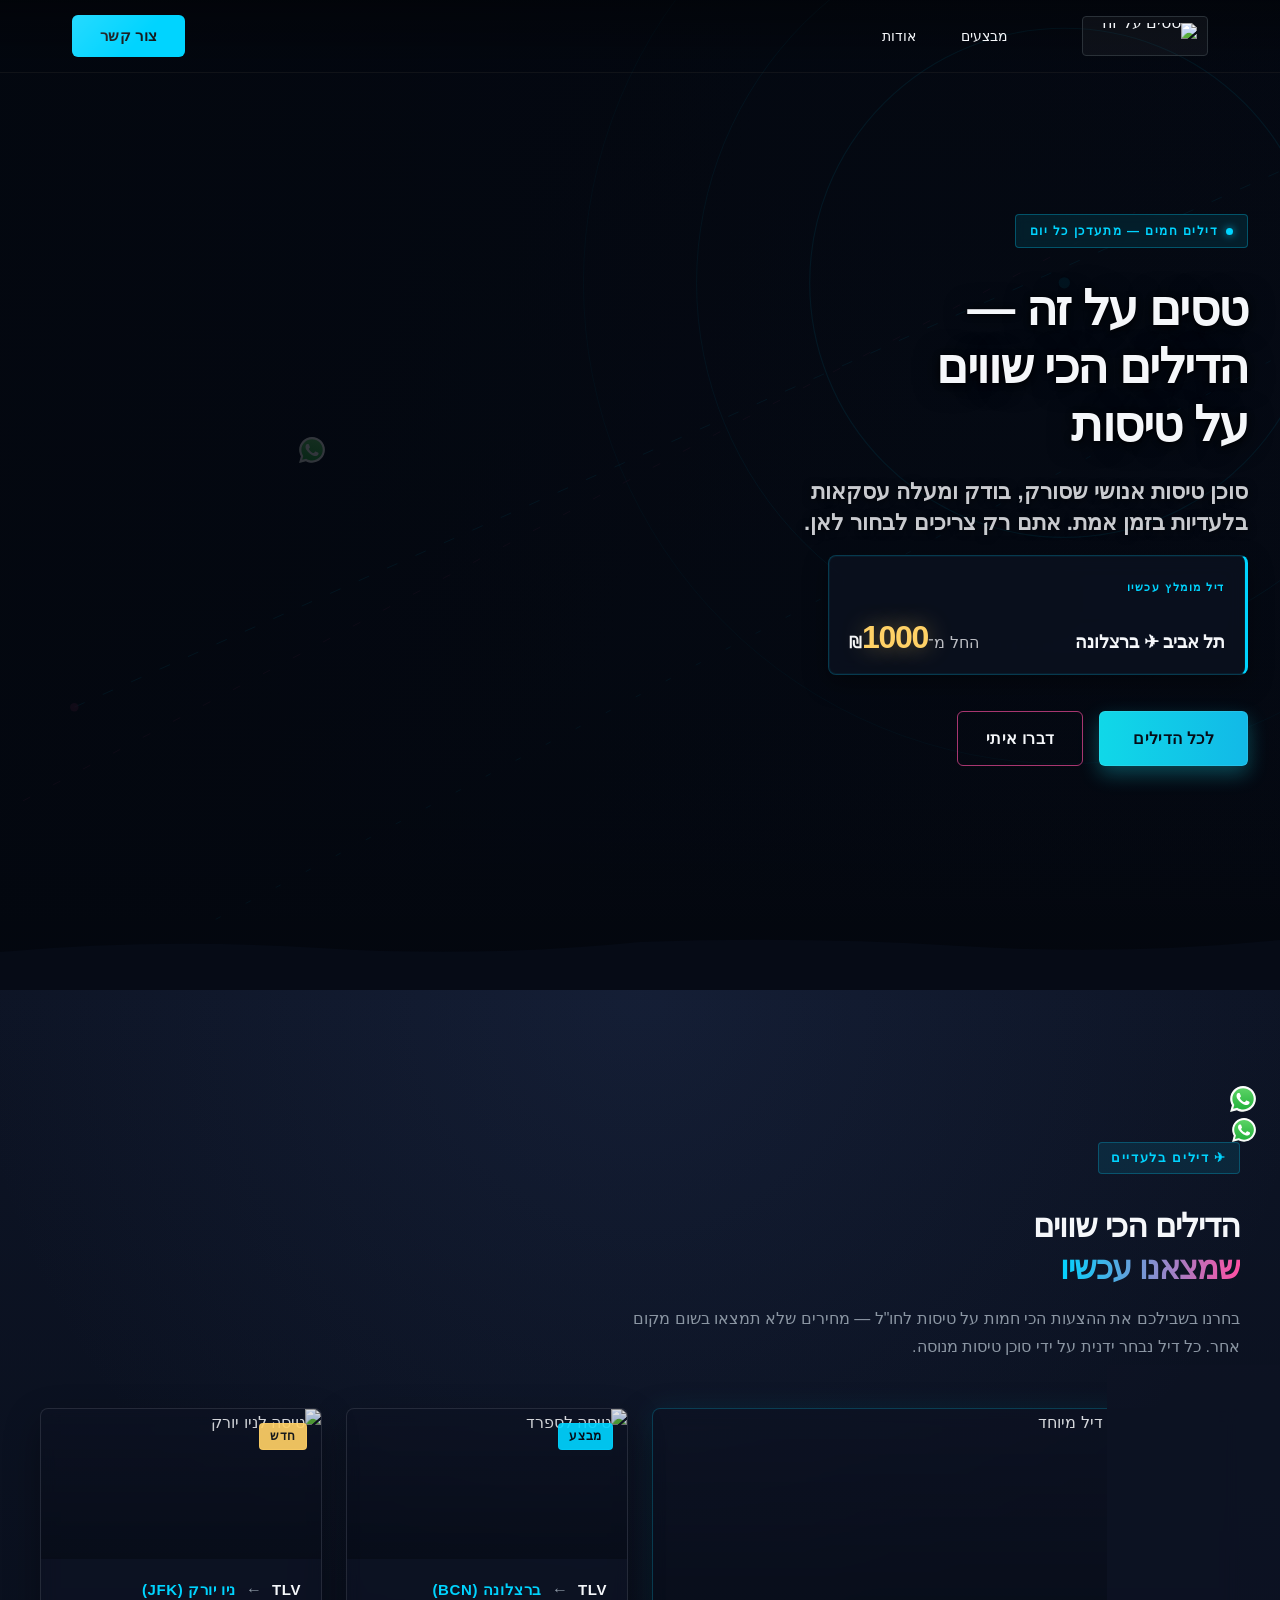
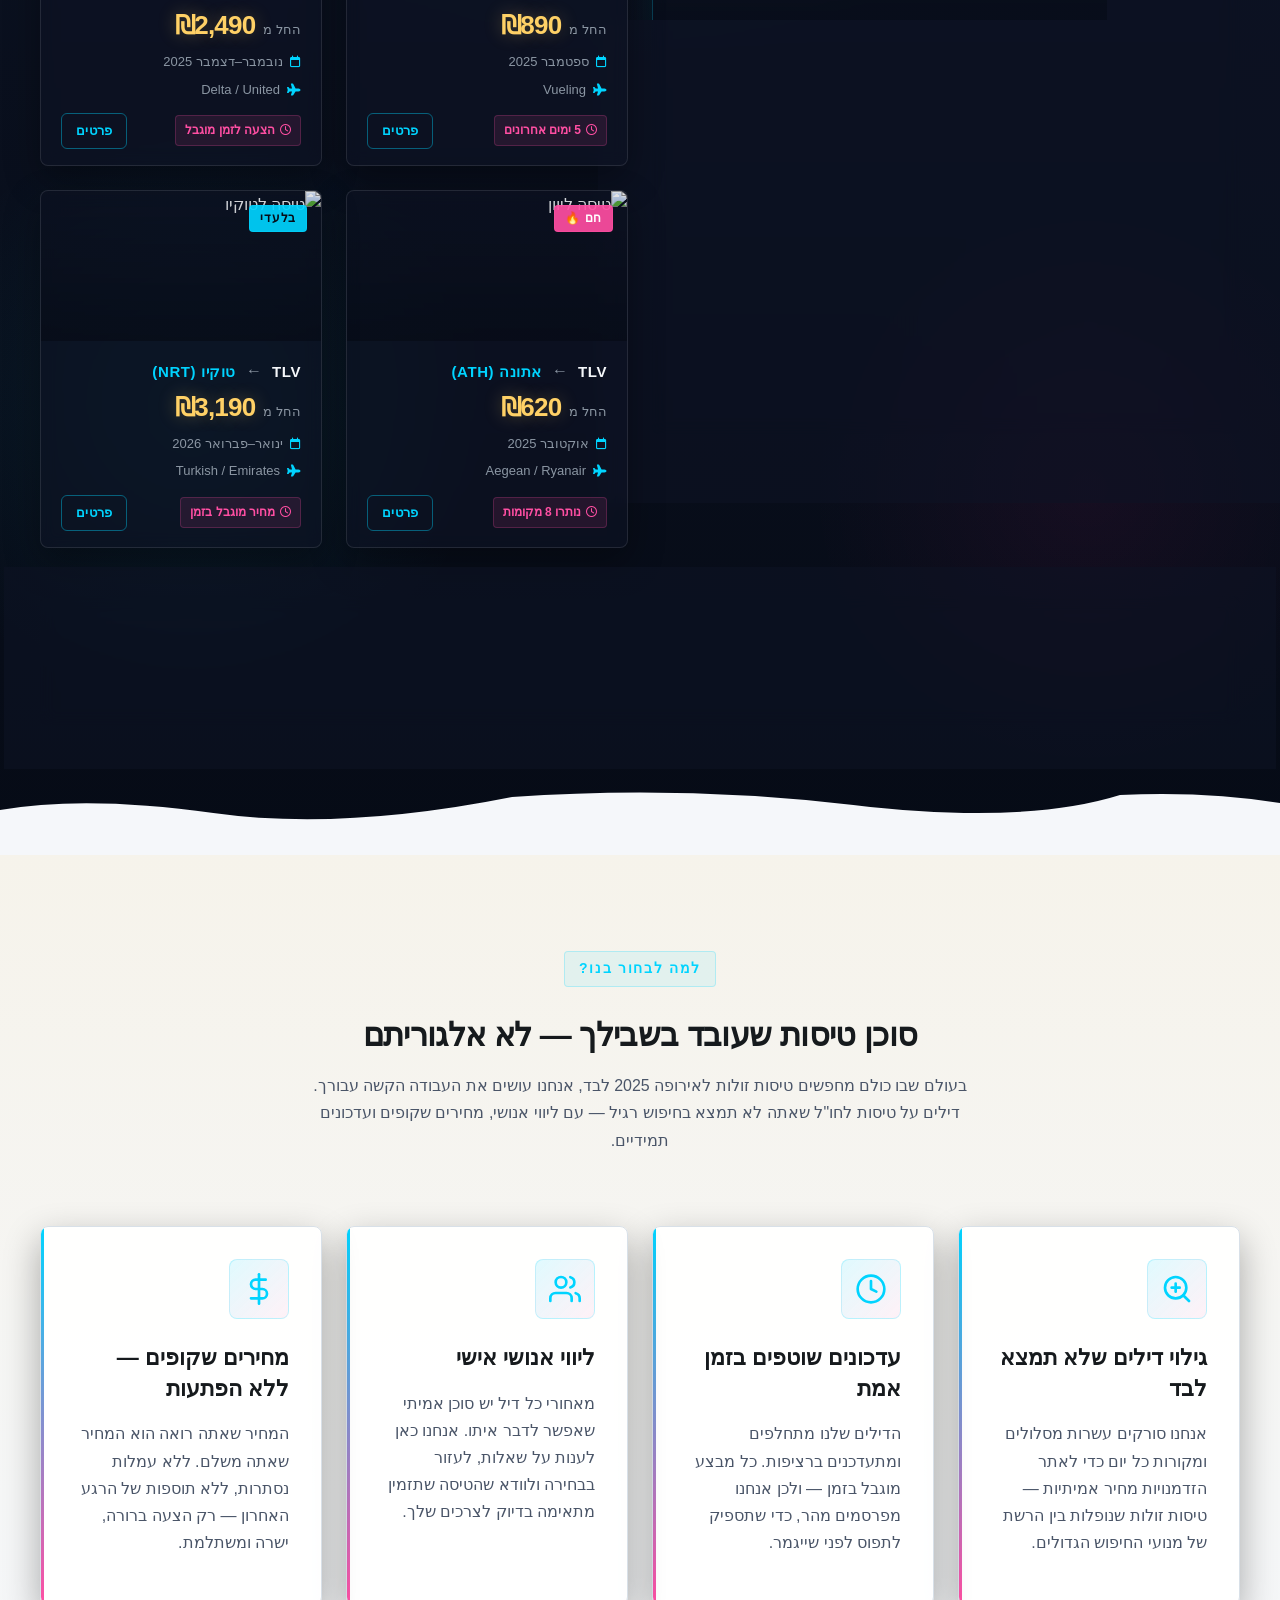
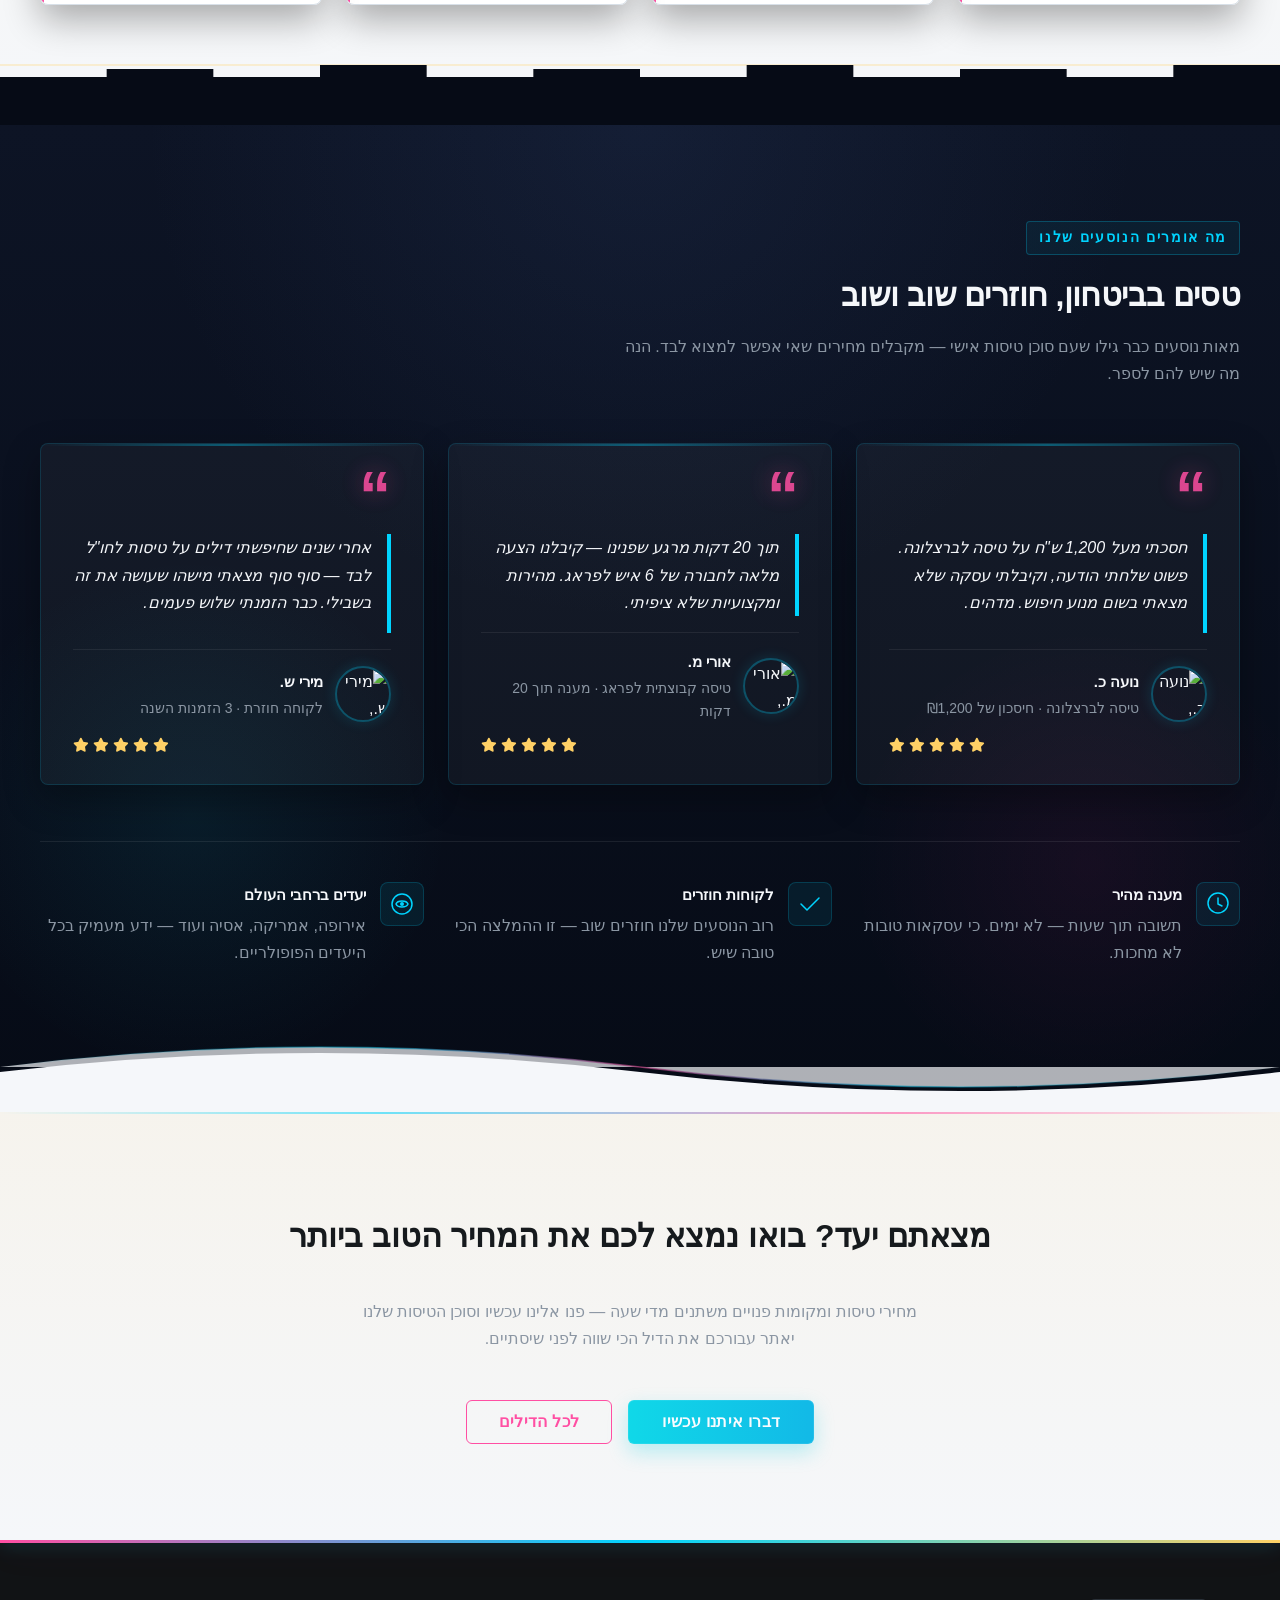
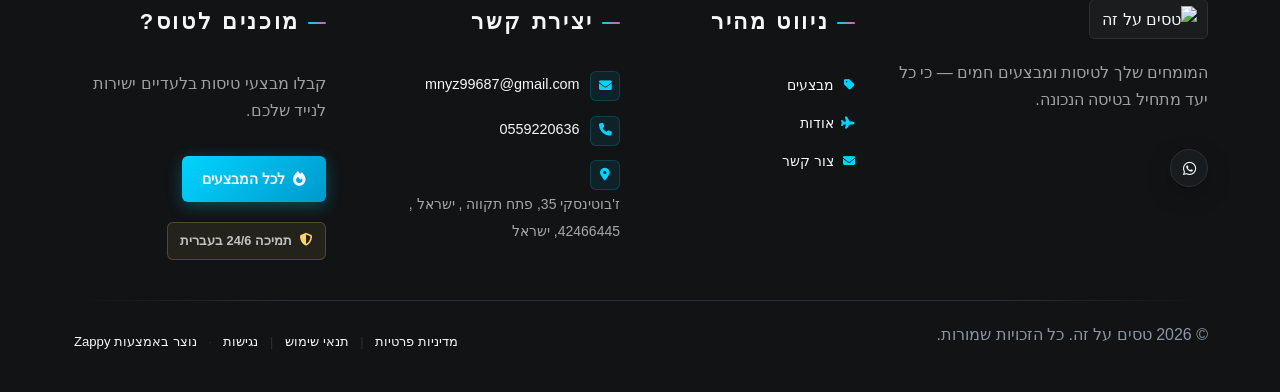
==== commit b76e27af: "Background sync: Progressive GitHub Sync" ====
--- a/index.html
+++ b/index.html
@@ -317,16 +317,16 @@
 
   <nav class="navbar" dir="rtl">
   <button class="mobile-toggle" id="mobileToggle" aria-label="Menu">
-    <svg class="hamburger-icon" width="24" height="24" viewBox="0 0 24 24" fill="none">
+    <svg class="hamburger-icon" width="24" height="24" viewbox="0 0 24 24" fill="none">
       <path d="M3 12h18M3 6h18M3 18h18" stroke="currentColor" stroke-width="2" stroke-linecap="round"></path>
     </svg>
-    <svg class="close-icon" width="24" height="24" viewBox="0 0 24 24" fill="none" style="display: none;">
+    <svg class="close-icon" width="24" height="24" viewbox="0 0 24 24" fill="none" style="display: none;">
       <path d="M18 6L6 18M6 6l12 12" stroke="currentColor" stroke-width="2" stroke-linecap="round"></path>
     </svg>
   </button>
 
   <button class="phone-header-btn" data-phone="0559220636" aria-label="Call">
-    <svg width="20" height="20" viewBox="0 0 24 24" fill="currentColor">
+    <svg width="20" height="20" viewbox="0 0 24 24" fill="currentColor">
       <path d="M22 16.92v3a2 2 0 0 1-2.18 2 19.79 19.79 0 0 1-8.63-3.07 19.5 19.5 0 0 1-6-6 19.79 19.79 0 0 1-3.07-8.67A2 2 0 0 1 4.11 2h3a2 2 0 0 1 2 1.72 12.84 12.84 0 0 0 .7 2.81 2 2 0 0 1-.45 2.11L8.09 9.91a16 16 0 0 0 6 6l1.27-1.27a2 2 0 0 1 2.11-.45 12.84 12.84 0 0 0 2.81.7A2 2 0 0 1 22 16.92z"></path>
     </svg>
   </button>
@@ -786,7 +786,7 @@
 
   <!-- Route-line texture overlay -->
   <div class="index-hero-texture" aria-hidden="true">
-    <svg data-no-icon-edit="true" aria-hidden="true" viewBox="0 0 1200 700" preserveAspectRatio="xMidYMid slice" xmlns="http://www.w3.org/2000/svg" style="width:100%;height:100%;opacity:0.07;">
+    <svg data-no-icon-edit="true" aria-hidden="true" viewbox="0 0 1200 700" preserveaspectratio="xMidYMid slice" xmlns="http://www.w3.org/2000/svg" style="width:100%;height:100%;opacity:0.07;">
       <circle cx="900" cy="200" r="180" fill="none" stroke="#00D4FF" stroke-width="0.8"></circle>
       <circle cx="900" cy="200" r="260" fill="none" stroke="#00D4FF" stroke-width="0.5"></circle>
       <circle cx="900" cy="200" r="340" fill="none" stroke="#00D4FF" stroke-width="0.3"></circle>
@@ -835,7 +835,7 @@
 
   <!-- Bottom Divider -->
   <div class="index-hero-divider-wrapper">
-    <svg data-no-icon-edit="true" aria-hidden="true" viewBox="0 0 1440 90" preserveAspectRatio="none" xmlns="http://www.w3.org/2000/svg">
+    <svg data-no-icon-edit="true" aria-hidden="true" viewbox="0 0 1440 90" preserveaspectratio="none" xmlns="http://www.w3.org/2000/svg">
       <!-- Cyan runway streaks -->
       <line x1="0" y1="72" x2="400" y2="68" stroke="rgba(0,212,255,0.18)" stroke-width="1"></line>
       <line x1="0" y1="78" x2="600" y2="74" stroke="rgba(0,212,255,0.10)" stroke-width="0.5"></line>
@@ -844,9 +844,9 @@
       <path d="M0,90 L0,52 Q180,38 360,48 T720,42 Q900,36 1080,46 T1440,40 L1440,90 Z" fill="#060B16"></path>
     </svg>
   </div>
-<div class="zappy-icon-alignment-wrapper" style="display: flex; width: 100%; justify-content: center;"><a href="https://wa.me/972559220636" data-zappy-click-action="link" target="_blank" rel="noopener noreferrer" style="text-decoration: none; color: inherit; display: contents;"><svg xmlns="http://www.w3.org/2000/svg" aria-hidden="true" role="img" width="26" height="26" viewBox="0 0 256 258" data-icon="logos:whatsapp-icon" data-iconify="logos:whatsapp-icon" data-element-type="icon" data-element-id="icon-1774384669723-01rbo8q81" data-icon-type="iconify" data-size-adjusted="true" style="width: 26px !important; height: 26px !important; display: inline-block; vertical-align: -0.125em; color: rgb(0, 212, 255); cursor: pointer;" class="iconify iconify--logos" data-zappy-click-action="link"><defs><linearGradient id="IconifyId19d2191583258f0710" x1="50%" x2="50%" y1="100%" y2="0%"><stop offset="0%" stop-color="#1FAF38"></stop><stop offset="100%" stop-color="#60D669"></stop></linearGradient><linearGradient id="IconifyId19d2191583258f0711" x1="50%" x2="50%" y1="100%" y2="0%"><stop offset="0%" stop-color="#F9F9F9"></stop><stop offset="100%" stop-color="#FFF"></stop></linearGradient></defs><path fill="url(#IconifyId19d2191583258f0710)" d="M5.463 127.456c-.006 21.677 5.658 42.843 16.428 61.499L4.433 252.697l65.232-17.104a123 123 0 0 0 58.8 14.97h.054c67.815 0 123.018-55.183 123.047-123.01c.013-32.867-12.775-63.773-36.009-87.025c-23.23-23.25-54.125-36.061-87.043-36.076c-67.823 0-123.022 55.18-123.05 123.004"></path><path fill="url(#IconifyId19d2191583258f0711)" d="M1.07 127.416c-.007 22.457 5.86 44.38 17.014 63.704L0 257.147l67.571-17.717c18.618 10.151 39.58 15.503 60.91 15.511h.055c70.248 0 127.434-57.168 127.464-127.423c.012-34.048-13.236-66.065-37.3-90.15C194.633 13.286 162.633.014 128.536 0C58.276 0 1.099 57.16 1.071 127.416m40.24 60.376l-2.523-4.005c-10.606-16.864-16.204-36.352-16.196-56.363C22.614 69.029 70.138 21.52 128.576 21.52c28.3.012 54.896 11.044 74.9 31.06c20.003 20.018 31.01 46.628 31.003 74.93c-.026 58.395-47.551 105.91-105.943 105.91h-.042c-19.013-.01-37.66-5.116-53.922-14.765l-3.87-2.295l-40.098 10.513z"></path><path fill="#FFF" d="M96.678 74.148c-2.386-5.303-4.897-5.41-7.166-5.503c-1.858-.08-3.982-.074-6.104-.074c-2.124 0-5.575.799-8.492 3.984c-2.92 3.188-11.148 10.892-11.148 26.561s11.413 30.813 13.004 32.94c1.593 2.123 22.033 35.307 54.405 48.073c26.904 10.609 32.379 8.499 38.218 7.967c5.84-.53 18.844-7.702 21.497-15.139c2.655-7.436 2.655-13.81 1.859-15.142c-.796-1.327-2.92-2.124-6.105-3.716s-18.844-9.298-21.763-10.361c-2.92-1.062-5.043-1.592-7.167 1.597c-2.124 3.184-8.223 10.356-10.082 12.48c-1.857 2.129-3.716 2.394-6.9.801c-3.187-1.598-13.444-4.957-25.613-15.806c-9.468-8.442-15.86-18.867-17.718-22.056c-1.858-3.184-.199-4.91 1.398-6.497c1.431-1.427 3.186-3.719 4.78-5.578c1.588-1.86 2.118-3.187 3.18-5.311c1.063-2.126.531-3.986-.264-5.579c-.798-1.593-6.987-17.343-9.819-23.64"></path></svg></a></div></section>
-
-<section class="index-showcase-section" data-layout-spec="בית-showcase" dir="rtl" id="zappy-section-1"><svg xmlns="http://www.w3.org/2000/svg" aria-hidden="true" role="img" width="26" height="26" viewBox="0 0 256 258" data-icon="logos:whatsapp-icon" data-iconify="logos:whatsapp-icon" data-element-type="icon" data-element-id="icon-1774385043913-eib7vzybx" data-icon-type="iconify" data-size-adjusted="true" style="width: 26px !important; height: 26px !important; display: inline-block; vertical-align: -0.125em; color: rgb(255, 255, 255); cursor: pointer;" class="iconify iconify--logos" data-zappy-click-action="link"><defs><linearGradient id="IconifyId19d21970768aa18670" x1="50%" x2="50%" y1="100%" y2="0%"><stop offset="0%" stop-color="#1FAF38"></stop><stop offset="100%" stop-color="#60D669"></stop></linearGradient><linearGradient id="IconifyId19d21970768aa18671" x1="50%" x2="50%" y1="100%" y2="0%"><stop offset="0%" stop-color="#F9F9F9"></stop><stop offset="100%" stop-color="#FFF"></stop></linearGradient></defs><path fill="url(#IconifyId19d21970768aa18670)" d="M5.463 127.456c-.006 21.677 5.658 42.843 16.428 61.499L4.433 252.697l65.232-17.104a123 123 0 0 0 58.8 14.97h.054c67.815 0 123.018-55.183 123.047-123.01c.013-32.867-12.775-63.773-36.009-87.025c-23.23-23.25-54.125-36.061-87.043-36.076c-67.823 0-123.022 55.18-123.05 123.004"></path><path fill="url(#IconifyId19d21970768aa18671)" d="M1.07 127.416c-.007 22.457 5.86 44.38 17.014 63.704L0 257.147l67.571-17.717c18.618 10.151 39.58 15.503 60.91 15.511h.055c70.248 0 127.434-57.168 127.464-127.423c.012-34.048-13.236-66.065-37.3-90.15C194.633 13.286 162.633.014 128.536 0C58.276 0 1.099 57.16 1.071 127.416m40.24 60.376l-2.523-4.005c-10.606-16.864-16.204-36.352-16.196-56.363C22.614 69.029 70.138 21.52 128.576 21.52c28.3.012 54.896 11.044 74.9 31.06c20.003 20.018 31.01 46.628 31.003 74.93c-.026 58.395-47.551 105.91-105.943 105.91h-.042c-19.013-.01-37.66-5.116-53.922-14.765l-3.87-2.295l-40.098 10.513z"></path><path fill="#FFF" d="M96.678 74.148c-2.386-5.303-4.897-5.41-7.166-5.503c-1.858-.08-3.982-.074-6.104-.074c-2.124 0-5.575.799-8.492 3.984c-2.92 3.188-11.148 10.892-11.148 26.561s11.413 30.813 13.004 32.94c1.593 2.123 22.033 35.307 54.405 48.073c26.904 10.609 32.379 8.499 38.218 7.967c5.84-.53 18.844-7.702 21.497-15.139c2.655-7.436 2.655-13.81 1.859-15.142c-.796-1.327-2.92-2.124-6.105-3.716s-18.844-9.298-21.763-10.361c-2.92-1.062-5.043-1.592-7.167 1.597c-2.124 3.184-8.223 10.356-10.082 12.48c-1.857 2.129-3.716 2.394-6.9.801c-3.187-1.598-13.444-4.957-25.613-15.806c-9.468-8.442-15.86-18.867-17.718-22.056c-1.858-3.184-.199-4.91 1.398-6.497c1.431-1.427 3.186-3.719 4.78-5.578c1.588-1.86 2.118-3.187 3.18-5.311c1.063-2.126.531-3.986-.264-5.579c-.798-1.593-6.987-17.343-9.819-23.64"></path></svg><div class="zappy-icon-alignment-wrapper" style="display: flex; width: 100%; justify-content: flex-start;"><svg xmlns="http://www.w3.org/2000/svg" aria-hidden="true" role="img" width="24" height="24" viewBox="0 0 256 258" data-icon="logos:whatsapp-icon" data-iconify="logos:whatsapp-icon" data-element-type="icon" data-element-id="icon-1774384297643-swi6va8wu" data-icon-type="iconify" data-size-adjusted="true" style="display: inline-block; vertical-align: -0.125em; color: rgb(255, 255, 255); width: 24px; height: 24px;" class="iconify iconify--logos"><defs><linearGradient id="IconifyId19d218bac6137d6920" x1="50%" x2="50%" y1="100%" y2="0%"><stop offset="0%" stop-color="#1FAF38"></stop><stop offset="100%" stop-color="#60D669"></stop></linearGradient><linearGradient id="IconifyId19d218bac6137d6921" x1="50%" x2="50%" y1="100%" y2="0%"><stop offset="0%" stop-color="#F9F9F9"></stop><stop offset="100%" stop-color="#FFF"></stop></linearGradient></defs><path fill="url(#IconifyId19d218bac6137d6920)" d="M5.463 127.456c-.006 21.677 5.658 42.843 16.428 61.499L4.433 252.697l65.232-17.104a123 123 0 0 0 58.8 14.97h.054c67.815 0 123.018-55.183 123.047-123.01c.013-32.867-12.775-63.773-36.009-87.025c-23.23-23.25-54.125-36.061-87.043-36.076c-67.823 0-123.022 55.18-123.05 123.004"></path><path fill="url(#IconifyId19d218bac6137d6921)" d="M1.07 127.416c-.007 22.457 5.86 44.38 17.014 63.704L0 257.147l67.571-17.717c18.618 10.151 39.58 15.503 60.91 15.511h.055c70.248 0 127.434-57.168 127.464-127.423c.012-34.048-13.236-66.065-37.3-90.15C194.633 13.286 162.633.014 128.536 0C58.276 0 1.099 57.16 1.071 127.416m40.24 60.376l-2.523-4.005c-10.606-16.864-16.204-36.352-16.196-56.363C22.614 69.029 70.138 21.52 128.576 21.52c28.3.012 54.896 11.044 74.9 31.06c20.003 20.018 31.01 46.628 31.003 74.93c-.026 58.395-47.551 105.91-105.943 105.91h-.042c-19.013-.01-37.66-5.116-53.922-14.765l-3.87-2.295l-40.098 10.513z"></path><path fill="#FFF" d="M96.678 74.148c-2.386-5.303-4.897-5.41-7.166-5.503c-1.858-.08-3.982-.074-6.104-.074c-2.124 0-5.575.799-8.492 3.984c-2.92 3.188-11.148 10.892-11.148 26.561s11.413 30.813 13.004 32.94c1.593 2.123 22.033 35.307 54.405 48.073c26.904 10.609 32.379 8.499 38.218 7.967c5.84-.53 18.844-7.702 21.497-15.139c2.655-7.436 2.655-13.81 1.859-15.142c-.796-1.327-2.92-2.124-6.105-3.716s-18.844-9.298-21.763-10.361c-2.92-1.062-5.043-1.592-7.167 1.597c-2.124 3.184-8.223 10.356-10.082 12.48c-1.857 2.129-3.716 2.394-6.9.801c-3.187-1.598-13.444-4.957-25.613-15.806c-9.468-8.442-15.86-18.867-17.718-22.056c-1.858-3.184-.199-4.91 1.398-6.497c1.431-1.427 3.186-3.719 4.78-5.578c1.588-1.86 2.118-3.187 3.18-5.311c1.063-2.126.531-3.986-.264-5.579c-.798-1.593-6.987-17.343-9.819-23.64"></path></svg></div>
+<div class="zappy-icon-alignment-wrapper" style="display: flex; width: 100%; justify-content: center;"><a href="https://wa.me/972559220636" data-zappy-click-action="link" target="_blank" rel="noopener noreferrer" style="text-decoration: none; color: inherit; display: contents;"><svg xmlns="http://www.w3.org/2000/svg" aria-hidden="true" role="img" width="26" height="26" viewbox="0 0 256 258" data-icon="logos:whatsapp-icon" data-iconify="logos:whatsapp-icon" data-element-type="icon" data-element-id="icon-1774384669723-01rbo8q81" data-icon-type="iconify" data-size-adjusted="true" style="width: 26px !important; height: 26px !important; display: inline-block; vertical-align: -0.125em; color: rgb(0, 212, 255); cursor: pointer;" class="iconify iconify--logos" data-zappy-click-action="link"><defs><lineargradient id="IconifyId19d2191583258f0710" x1="50%" x2="50%" y1="100%" y2="0%"><stop offset="0%" stop-color="#1FAF38"></stop><stop offset="100%" stop-color="#60D669"></stop></lineargradient><lineargradient id="IconifyId19d2191583258f0711" x1="50%" x2="50%" y1="100%" y2="0%"><stop offset="0%" stop-color="#F9F9F9"></stop><stop offset="100%" stop-color="#FFF"></stop></lineargradient></defs><path fill="url(#IconifyId19d2191583258f0710)" d="M5.463 127.456c-.006 21.677 5.658 42.843 16.428 61.499L4.433 252.697l65.232-17.104a123 123 0 0 0 58.8 14.97h.054c67.815 0 123.018-55.183 123.047-123.01c.013-32.867-12.775-63.773-36.009-87.025c-23.23-23.25-54.125-36.061-87.043-36.076c-67.823 0-123.022 55.18-123.05 123.004"></path><path fill="url(#IconifyId19d2191583258f0711)" d="M1.07 127.416c-.007 22.457 5.86 44.38 17.014 63.704L0 257.147l67.571-17.717c18.618 10.151 39.58 15.503 60.91 15.511h.055c70.248 0 127.434-57.168 127.464-127.423c.012-34.048-13.236-66.065-37.3-90.15C194.633 13.286 162.633.014 128.536 0C58.276 0 1.099 57.16 1.071 127.416m40.24 60.376l-2.523-4.005c-10.606-16.864-16.204-36.352-16.196-56.363C22.614 69.029 70.138 21.52 128.576 21.52c28.3.012 54.896 11.044 74.9 31.06c20.003 20.018 31.01 46.628 31.003 74.93c-.026 58.395-47.551 105.91-105.943 105.91h-.042c-19.013-.01-37.66-5.116-53.922-14.765l-3.87-2.295l-40.098 10.513z"></path><path fill="#FFF" d="M96.678 74.148c-2.386-5.303-4.897-5.41-7.166-5.503c-1.858-.08-3.982-.074-6.104-.074c-2.124 0-5.575.799-8.492 3.984c-2.92 3.188-11.148 10.892-11.148 26.561s11.413 30.813 13.004 32.94c1.593 2.123 22.033 35.307 54.405 48.073c26.904 10.609 32.379 8.499 38.218 7.967c5.84-.53 18.844-7.702 21.497-15.139c2.655-7.436 2.655-13.81 1.859-15.142c-.796-1.327-2.92-2.124-6.105-3.716s-18.844-9.298-21.763-10.361c-2.92-1.062-5.043-1.592-7.167 1.597c-2.124 3.184-8.223 10.356-10.082 12.48c-1.857 2.129-3.716 2.394-6.9.801c-3.187-1.598-13.444-4.957-25.613-15.806c-9.468-8.442-15.86-18.867-17.718-22.056c-1.858-3.184-.199-4.91 1.398-6.497c1.431-1.427 3.186-3.719 4.78-5.578c1.588-1.86 2.118-3.187 3.18-5.311c1.063-2.126.531-3.986-.264-5.579c-.798-1.593-6.987-17.343-9.819-23.64"></path></svg></a></div></section>
+
+<section class="index-showcase-section" data-layout-spec="בית-showcase" dir="rtl" id="zappy-section-1"><svg xmlns="http://www.w3.org/2000/svg" aria-hidden="true" role="img" width="26" height="26" viewbox="0 0 256 258" data-icon="logos:whatsapp-icon" data-iconify="logos:whatsapp-icon" data-element-type="icon" data-element-id="icon-1774385043913-eib7vzybx" data-icon-type="iconify" data-size-adjusted="true" style="width: 26px !important; height: 26px !important; display: inline-block; vertical-align: -0.125em; color: rgb(255, 255, 255); cursor: pointer;" class="iconify iconify--logos" data-zappy-click-action="link"><defs><lineargradient id="IconifyId19d21970768aa18670" x1="50%" x2="50%" y1="100%" y2="0%"><stop offset="0%" stop-color="#1FAF38"></stop><stop offset="100%" stop-color="#60D669"></stop></lineargradient><lineargradient id="IconifyId19d21970768aa18671" x1="50%" x2="50%" y1="100%" y2="0%"><stop offset="0%" stop-color="#F9F9F9"></stop><stop offset="100%" stop-color="#FFF"></stop></lineargradient></defs><path fill="url(#IconifyId19d21970768aa18670)" d="M5.463 127.456c-.006 21.677 5.658 42.843 16.428 61.499L4.433 252.697l65.232-17.104a123 123 0 0 0 58.8 14.97h.054c67.815 0 123.018-55.183 123.047-123.01c.013-32.867-12.775-63.773-36.009-87.025c-23.23-23.25-54.125-36.061-87.043-36.076c-67.823 0-123.022 55.18-123.05 123.004"></path><path fill="url(#IconifyId19d21970768aa18671)" d="M1.07 127.416c-.007 22.457 5.86 44.38 17.014 63.704L0 257.147l67.571-17.717c18.618 10.151 39.58 15.503 60.91 15.511h.055c70.248 0 127.434-57.168 127.464-127.423c.012-34.048-13.236-66.065-37.3-90.15C194.633 13.286 162.633.014 128.536 0C58.276 0 1.099 57.16 1.071 127.416m40.24 60.376l-2.523-4.005c-10.606-16.864-16.204-36.352-16.196-56.363C22.614 69.029 70.138 21.52 128.576 21.52c28.3.012 54.896 11.044 74.9 31.06c20.003 20.018 31.01 46.628 31.003 74.93c-.026 58.395-47.551 105.91-105.943 105.91h-.042c-19.013-.01-37.66-5.116-53.922-14.765l-3.87-2.295l-40.098 10.513z"></path><path fill="#FFF" d="M96.678 74.148c-2.386-5.303-4.897-5.41-7.166-5.503c-1.858-.08-3.982-.074-6.104-.074c-2.124 0-5.575.799-8.492 3.984c-2.92 3.188-11.148 10.892-11.148 26.561s11.413 30.813 13.004 32.94c1.593 2.123 22.033 35.307 54.405 48.073c26.904 10.609 32.379 8.499 38.218 7.967c5.84-.53 18.844-7.702 21.497-15.139c2.655-7.436 2.655-13.81 1.859-15.142c-.796-1.327-2.92-2.124-6.105-3.716s-18.844-9.298-21.763-10.361c-2.92-1.062-5.043-1.592-7.167 1.597c-2.124 3.184-8.223 10.356-10.082 12.48c-1.857 2.129-3.716 2.394-6.9.801c-3.187-1.598-13.444-4.957-25.613-15.806c-9.468-8.442-15.86-18.867-17.718-22.056c-1.858-3.184-.199-4.91 1.398-6.497c1.431-1.427 3.186-3.719 4.78-5.578c1.588-1.86 2.118-3.187 3.18-5.311c1.063-2.126.531-3.986-.264-5.579c-.798-1.593-6.987-17.343-9.819-23.64"></path></svg><div class="zappy-icon-alignment-wrapper" style="display: flex; width: 100%; justify-content: flex-start;"><svg xmlns="http://www.w3.org/2000/svg" aria-hidden="true" role="img" width="24" height="24" viewbox="0 0 256 258" data-icon="logos:whatsapp-icon" data-iconify="logos:whatsapp-icon" data-element-type="icon" data-element-id="icon-1774384297643-swi6va8wu" data-icon-type="iconify" data-size-adjusted="true" style="display: inline-block; vertical-align: -0.125em; color: rgb(255, 255, 255); width: 24px; height: 24px;" class="iconify iconify--logos"><defs><lineargradient id="IconifyId19d218bac6137d6920" x1="50%" x2="50%" y1="100%" y2="0%"><stop offset="0%" stop-color="#1FAF38"></stop><stop offset="100%" stop-color="#60D669"></stop></lineargradient><lineargradient id="IconifyId19d218bac6137d6921" x1="50%" x2="50%" y1="100%" y2="0%"><stop offset="0%" stop-color="#F9F9F9"></stop><stop offset="100%" stop-color="#FFF"></stop></lineargradient></defs><path fill="url(#IconifyId19d218bac6137d6920)" d="M5.463 127.456c-.006 21.677 5.658 42.843 16.428 61.499L4.433 252.697l65.232-17.104a123 123 0 0 0 58.8 14.97h.054c67.815 0 123.018-55.183 123.047-123.01c.013-32.867-12.775-63.773-36.009-87.025c-23.23-23.25-54.125-36.061-87.043-36.076c-67.823 0-123.022 55.18-123.05 123.004"></path><path fill="url(#IconifyId19d218bac6137d6921)" d="M1.07 127.416c-.007 22.457 5.86 44.38 17.014 63.704L0 257.147l67.571-17.717c18.618 10.151 39.58 15.503 60.91 15.511h.055c70.248 0 127.434-57.168 127.464-127.423c.012-34.048-13.236-66.065-37.3-90.15C194.633 13.286 162.633.014 128.536 0C58.276 0 1.099 57.16 1.071 127.416m40.24 60.376l-2.523-4.005c-10.606-16.864-16.204-36.352-16.196-56.363C22.614 69.029 70.138 21.52 128.576 21.52c28.3.012 54.896 11.044 74.9 31.06c20.003 20.018 31.01 46.628 31.003 74.93c-.026 58.395-47.551 105.91-105.943 105.91h-.042c-19.013-.01-37.66-5.116-53.922-14.765l-3.87-2.295l-40.098 10.513z"></path><path fill="#FFF" d="M96.678 74.148c-2.386-5.303-4.897-5.41-7.166-5.503c-1.858-.08-3.982-.074-6.104-.074c-2.124 0-5.575.799-8.492 3.984c-2.92 3.188-11.148 10.892-11.148 26.561s11.413 30.813 13.004 32.94c1.593 2.123 22.033 35.307 54.405 48.073c26.904 10.609 32.379 8.499 38.218 7.967c5.84-.53 18.844-7.702 21.497-15.139c2.655-7.436 2.655-13.81 1.859-15.142c-.796-1.327-2.92-2.124-6.105-3.716s-18.844-9.298-21.763-10.361c-2.92-1.062-5.043-1.592-7.167 1.597c-2.124 3.184-8.223 10.356-10.082 12.48c-1.857 2.129-3.716 2.394-6.9.801c-3.187-1.598-13.444-4.957-25.613-15.806c-9.468-8.442-15.86-18.867-17.718-22.056c-1.858-3.184-.199-4.91 1.398-6.497c1.431-1.427 3.186-3.719 4.78-5.578c1.588-1.86 2.118-3.187 3.18-5.311c1.063-2.126.531-3.986-.264-5.579c-.798-1.593-6.987-17.343-9.819-23.64"></path></svg></div>
   <div class="showcase-container">
     <!-- Section Header -->
     <div class="showcase-header">
@@ -1019,7 +1019,7 @@
 
   <!-- Bottom Divider: beam-of-light clipped shape -->
   <div class="showcase-divider-wrapper">
-    <svg aria-hidden="true" viewBox="0 0 1200 90" preserveAspectRatio="none" xmlns="http://www.w3.org/2000/svg">
+    <svg aria-hidden="true" viewbox="0 0 1200 90" preserveaspectratio="none" xmlns="http://www.w3.org/2000/svg">
       <path d="M0,90 L0,45 Q80,30 200,48 T480,32 Q640,20 800,40 T1050,30 Q1130,26 1200,38 L1200,90 Z" fill="#F5F7FA"></path>
     </svg>
   </div>
@@ -1041,7 +1041,7 @@
       <!-- Benefit 1 -->
       <article class="index-benefit-card">
         <div class="index-benefit-icon-wrap">
-          <svg data-element-type="icon" data-icon-type="svg" xmlns="http://www.w3.org/2000/svg" width="32" height="32" viewBox="0 0 24 24" fill="none" stroke="currentColor" stroke-width="2" stroke-linecap="round" stroke-linejoin="round" aria-hidden="true">
+          <svg data-element-type="icon" data-icon-type="svg" xmlns="http://www.w3.org/2000/svg" width="32" height="32" viewbox="0 0 24 24" fill="none" stroke="currentColor" stroke-width="2" stroke-linecap="round" stroke-linejoin="round" aria-hidden="true">
             <circle cx="11" cy="11" r="8"></circle>
             <line x1="21" y1="21" x2="16.65" y2="16.65"></line>
             <line x1="11" y1="8" x2="11" y2="14"></line>
@@ -1057,7 +1057,7 @@
       <!-- Benefit 2 -->
       <article class="index-benefit-card">
         <div class="index-benefit-icon-wrap">
-          <svg data-element-type="icon" data-icon-type="svg" xmlns="http://www.w3.org/2000/svg" width="32" height="32" viewBox="0 0 24 24" fill="none" stroke="currentColor" stroke-width="2" stroke-linecap="round" stroke-linejoin="round" aria-hidden="true">
+          <svg data-element-type="icon" data-icon-type="svg" xmlns="http://www.w3.org/2000/svg" width="32" height="32" viewbox="0 0 24 24" fill="none" stroke="currentColor" stroke-width="2" stroke-linecap="round" stroke-linejoin="round" aria-hidden="true">
             <path d="M12 2a10 10 0 1 0 0 20A10 10 0 0 0 12 2z"></path>
             <polyline points="12 6 12 12 16 14"></polyline>
           </svg>
@@ -1071,7 +1071,7 @@
       <!-- Benefit 3 -->
       <article class="index-benefit-card">
         <div class="index-benefit-icon-wrap">
-          <svg data-element-type="icon" data-icon-type="svg" xmlns="http://www.w3.org/2000/svg" width="32" height="32" viewBox="0 0 24 24" fill="none" stroke="currentColor" stroke-width="2" stroke-linecap="round" stroke-linejoin="round" aria-hidden="true">
+          <svg data-element-type="icon" data-icon-type="svg" xmlns="http://www.w3.org/2000/svg" width="32" height="32" viewbox="0 0 24 24" fill="none" stroke="currentColor" stroke-width="2" stroke-linecap="round" stroke-linejoin="round" aria-hidden="true">
             <path d="M17 21v-2a4 4 0 0 0-4-4H5a4 4 0 0 0-4 4v2"></path>
             <circle cx="9" cy="7" r="4"></circle>
             <path d="M23 21v-2a4 4 0 0 0-3-3.87"></path>
@@ -1087,7 +1087,7 @@
       <!-- Benefit 4 -->
       <article class="index-benefit-card">
         <div class="index-benefit-icon-wrap">
-          <svg data-element-type="icon" data-icon-type="svg" xmlns="http://www.w3.org/2000/svg" width="32" height="32" viewBox="0 0 24 24" fill="none" stroke="currentColor" stroke-width="2" stroke-linecap="round" stroke-linejoin="round" aria-hidden="true">
+          <svg data-element-type="icon" data-icon-type="svg" xmlns="http://www.w3.org/2000/svg" width="32" height="32" viewbox="0 0 24 24" fill="none" stroke="currentColor" stroke-width="2" stroke-linecap="round" stroke-linejoin="round" aria-hidden="true">
             <line x1="12" y1="1" x2="12" y2="23"></line>
             <path d="M17 5H9.5a3.5 3.5 0 0 0 0 7h5a3.5 3.5 0 0 1 0 7H6"></path>
           </svg>
@@ -1103,7 +1103,7 @@
 
   <!-- Bottom Divider: Departure-board stepped pixel edge -->
   <div class="index-benefits-divider-wrapper">
-    <svg aria-hidden="true" viewBox="0 0 1200 72" preserveAspectRatio="none" xmlns="http://www.w3.org/2000/svg">
+    <svg aria-hidden="true" viewbox="0 0 1200 72" preserveaspectratio="none" xmlns="http://www.w3.org/2000/svg">
       <!-- Gold inset line -->
       <line x1="0" y1="12" x2="1200" y2="12" stroke="#FFD166" stroke-width="1.2" opacity="0.55"></line>
       <!-- Stepped pixel edge filling bottom (charcoal = bg-dark) -->
@@ -1196,7 +1196,7 @@
 
         <div class="index-reassurance-item">
           <div class="index-reassurance-icon" aria-hidden="true">
-            <svg data-element-type="icon" data-icon-type="svg" width="28" height="28" viewBox="0 0 28 28" fill="none" xmlns="http://www.w3.org/2000/svg">
+            <svg data-element-type="icon" data-icon-type="svg" width="28" height="28" viewbox="0 0 28 28" fill="none" xmlns="http://www.w3.org/2000/svg">
               <path d="M14 3C8.477 3 4 7.477 4 13C4 18.523 8.477 23 14 23C19.523 23 24 18.523 24 13C24 7.477 19.523 3 14 3Z" stroke="currentColor" stroke-width="1.5" stroke-linecap="round"></path>
               <path d="M14 8V14L18 16" stroke="currentColor" stroke-width="1.5" stroke-linecap="round" stroke-linejoin="round"></path>
             </svg>
@@ -1209,7 +1209,7 @@
 
         <div class="index-reassurance-item">
           <div class="index-reassurance-icon" aria-hidden="true">
-            <svg data-element-type="icon" data-icon-type="svg" width="28" height="28" viewBox="0 0 28 28" fill="none" xmlns="http://www.w3.org/2000/svg">
+            <svg data-element-type="icon" data-icon-type="svg" width="28" height="28" viewbox="0 0 28 28" fill="none" xmlns="http://www.w3.org/2000/svg">
               <path d="M5 14L11 20L23 8" stroke="currentColor" stroke-width="1.5" stroke-linecap="round" stroke-linejoin="round"></path>
             </svg>
           </div>
@@ -1221,7 +1221,7 @@
 
         <div class="index-reassurance-item">
           <div class="index-reassurance-icon" aria-hidden="true">
-            <svg data-element-type="icon" data-icon-type="svg" width="28" height="28" viewBox="0 0 28 28" fill="none" xmlns="http://www.w3.org/2000/svg">
+            <svg data-element-type="icon" data-icon-type="svg" width="28" height="28" viewbox="0 0 28 28" fill="none" xmlns="http://www.w3.org/2000/svg">
               <circle cx="14" cy="14" r="10" stroke="currentColor" stroke-width="1.5"></circle>
               <path d="M8 14C9.5 10 18.5 10 20 14C18.5 18 9.5 18 8 14Z" stroke="currentColor" stroke-width="1.5" stroke-linecap="round"></path>
               <circle cx="14" cy="14" r="2" fill="currentColor"></circle>
@@ -1241,19 +1241,19 @@
 
   <!-- Bottom Glowing Route-Line Arc Divider -->
   <div class="index-reviews-divider-wrapper">
-    <svg aria-hidden="true" viewBox="0 0 1200 90" preserveAspectRatio="none" xmlns="http://www.w3.org/2000/svg">
+    <svg aria-hidden="true" viewbox="0 0 1200 90" preserveaspectratio="none" xmlns="http://www.w3.org/2000/svg">
       <!-- Glow arc line -->
       <path d="M0,45 Q300,5 600,45 Q900,85 1200,45" fill="var(--bg-light)" stroke="url(#routeGlow)" stroke-width="1.5" opacity="0.7"></path>
       <!-- Fill bottom to next section -->
       <path d="M0,90 L0,50 Q300,12 600,50 Q900,88 1200,50 L1200,90 Z" fill="var(--bg-light)"></path>
       <defs>
-        <linearGradient id="routeGlow" x1="0%" y1="0%" x2="100%" y2="0%">
+        <lineargradient id="routeGlow" x1="0%" y1="0%" x2="100%" y2="0%">
           <stop offset="0%" stop-color="rgba(0,212,255,0)"></stop>
           <stop offset="30%" stop-color="rgba(0,212,255,0.6)"></stop>
           <stop offset="50%" stop-color="rgba(255,79,163,0.7)"></stop>
           <stop offset="70%" stop-color="rgba(0,212,255,0.6)"></stop>
           <stop offset="100%" stop-color="rgba(0,212,255,0)"></stop>
-        </linearGradient>
+        </lineargradient>
       </defs>
     </svg>
   </div>
@@ -1275,7 +1275,7 @@
 </section>
   </main>
   
-  <footer class="site-footer"><div class="footer-glow-bar"></div><div class="footer-container"><div class="footer-top"><div class="footer-col footer-col--brand"><a href="/" class="footer-logo-link"><img class="logo" data-placeholder="logo" data-context="business logo" width="150" height="40" src="/assets/business-logo.webp" alt="טסים על זה"></a><p class="footer-tagline">המומחים שלך לטיסות ומבצעים חמים — כי כל יעד מתחיל בטיסה הנכונה.</p><div class="footer-social"><a href="#" aria-label="Facebook" class="social-link" style="display:none !important;"><i class="fab fa-facebook-f"></i></a><a href="#" aria-label="Instagram" class="social-link" style="display:none !important;"><i class="fab fa-instagram"></i></a><a href="https://wa.me/972559220636" aria-label="WhatsApp" class="social-link"><i class="fab fa-whatsapp"></i></a></div></div><div class="footer-col footer-col--links"><h3 class="footer-heading"><span class="heading-accent"></span>ניווט מהיר</h3><ul class="footer-nav"><li><a href="/deals" class="footer-link"><i class="fas fa-tag footer-link-icon"></i>מבצעים</a></li><li><a href="/about" class="footer-link"><i class="fas fa-plane footer-link-icon"></i>אודות</a></li><li><a href="/contact" class="footer-link"><i class="fas fa-envelope footer-link-icon"></i>צור קשר</a></li></ul></div><div class="footer-col footer-col--contact"><h3 class="footer-heading"><span class="heading-accent"></span>יצירת קשר</h3><ul class="footer-contact-list"><li class="footer-contact-item"><span class="contact-icon-wrap"><i class="fas fa-envelope"></i></span><a href="mailto:mnyz99687@gmail.com" class="footer-link">mnyz99687@gmail.com</a></li><li class="footer-contact-item"><span class="contact-icon-wrap"><i class="fas fa-phone"></i></span><a href="tel:0559220636" class="footer-link">0559220636</a></li><li class="footer-contact-item"><a href="/"><span class="contact-icon-wrap"><i class="fas fa-map-marker-alt"></i></span><span class="footer-address">ז'בוטינסקי 35, פתח תקווה , ישראל , 42466445, ישראל</span></a></li></ul></div><div class="footer-col footer-col--cta"><h3 class="footer-heading"><span class="heading-accent"></span>מוכנים לטוס?</h3><p class="footer-cta-text">קבלו מבצעי טיסות בלעדיים ישירות לנייד שלכם.</p><a href="/deals" class="footer-cta-btn"><i class="fas fa-fire"></i> לכל המבצעים</a><div class="footer-badge"><i class="fas fa-shield-alt"></i><span>תמיכה 24/7 בעברית</span></div></div></div><div class="footer-divider"></div><div class="footer-bottom"><p class="footer-copyright">© 2026 טסים על זה. כל הזכויות שמורות.</p><div class="footer-legal"><a href="/privacy" class="legal-link">מדיניות פרטיות</a><span class="legal-sep">|</span><a href="/terms" class="legal-link">תנאי שימוש</a><span class="legal-sep">|</span><a href="/accessibility" class="legal-link">נגישות</a><span class="legal-sep">·</span><a href="https://zappy5.com" target="_blank" class="zappy-attribution">נוצר באמצעות Zappy</a></div></div></div></footer>
+  <footer class="site-footer"><div class="footer-glow-bar"></div><div class="footer-container"><div class="footer-top"><div class="footer-col footer-col--brand"><a href="/" class="footer-logo-link"><img class="logo" data-placeholder="logo" data-context="business logo" width="150" height="40" src="/assets/business-logo.webp" alt="טסים על זה"></a><p class="footer-tagline">המומחים שלך לטיסות ומבצעים חמים — כי כל יעד מתחיל בטיסה הנכונה.</p><div class="footer-social"><a href="#" aria-label="Facebook" class="social-link" style="display:none !important;"><i class="fab fa-facebook-f"></i></a><a href="#" aria-label="Instagram" class="social-link" style="display:none !important;"><i class="fab fa-instagram"></i></a><a href="https://wa.me/972559220636" aria-label="WhatsApp" class="social-link"><i class="fab fa-whatsapp"></i></a></div></div><div class="footer-col footer-col--links"><h3 class="footer-heading"><span class="heading-accent"></span>ניווט מהיר</h3><ul class="footer-nav"><li><a href="/deals" class="footer-link"><i class="fas fa-tag footer-link-icon"></i>מבצעים</a></li><li><a href="/about" class="footer-link"><i class="fas fa-plane footer-link-icon"></i>אודות</a></li><li><a href="/contact" class="footer-link"><i class="fas fa-envelope footer-link-icon"></i>צור קשר</a></li></ul></div><div class="footer-col footer-col--contact"><h3 class="footer-heading"><span class="heading-accent"></span>יצירת קשר</h3><ul class="footer-contact-list"><li class="footer-contact-item"><span class="contact-icon-wrap"><i class="fas fa-envelope"></i></span><a href="mailto:mnyz99687@gmail.com" class="footer-link">mnyz99687@gmail.com</a></li><li class="footer-contact-item"><span class="contact-icon-wrap"><i class="fas fa-phone"></i></span><a href="tel:0559220636" class="footer-link">0559220636</a></li><li class="footer-contact-item"><a href="/"><span class="contact-icon-wrap"><i class="fas fa-map-marker-alt"></i></span><span class="footer-address">ז'בוטינסקי 35, פתח תקווה , ישראל , 42466445, ישראל</span></a></li></ul></div><div class="footer-col footer-col--cta"><h3 class="footer-heading"><span class="heading-accent"></span>מוכנים לטוס?</h3><p class="footer-cta-text">קבלו מבצעי טיסות בלעדיים ישירות לנייד שלכם.</p><a href="/deals" class="footer-cta-btn"><i class="fas fa-fire"></i> לכל המבצעים</a><div class="footer-badge"><i class="fas fa-shield-alt"></i><span>תמיכה 24/6 בעברית</span></div></div></div><div class="footer-divider"></div><div class="footer-bottom"><p class="footer-copyright">© 2026 טסים על זה. כל הזכויות שמורות.</p><div class="footer-legal"><a href="/privacy" class="legal-link">מדיניות פרטיות</a><span class="legal-sep">|</span><a href="/terms" class="legal-link">תנאי שימוש</a><span class="legal-sep">|</span><a href="/accessibility" class="legal-link">נגישות</a><span class="legal-sep">·</span><a href="https://zappy5.com" target="_blank" class="zappy-attribution">נוצר באמצעות Zappy</a></div></div></div></footer>
   
   <a href="https://wa.me/972559220636" class="whatsapp-float" aria-label="WhatsApp">
     <i class="fab fa-whatsapp"></i>
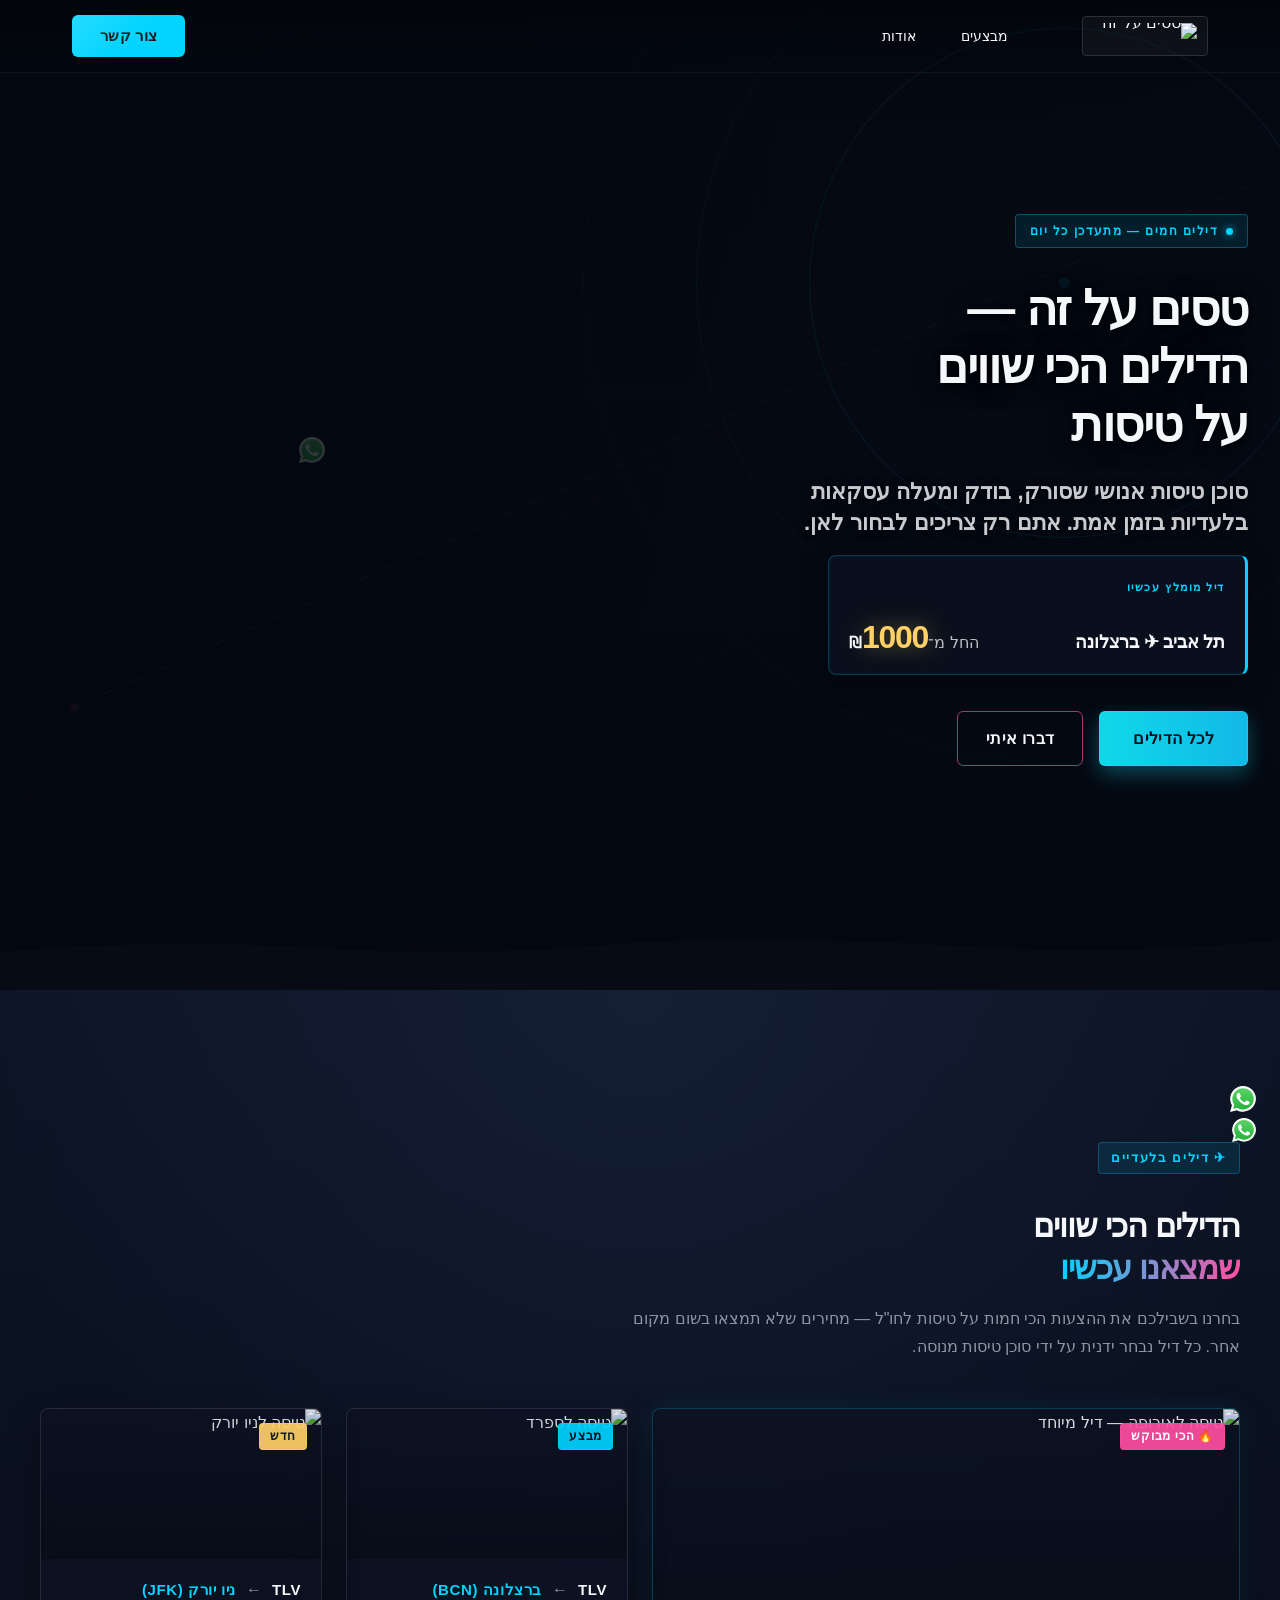
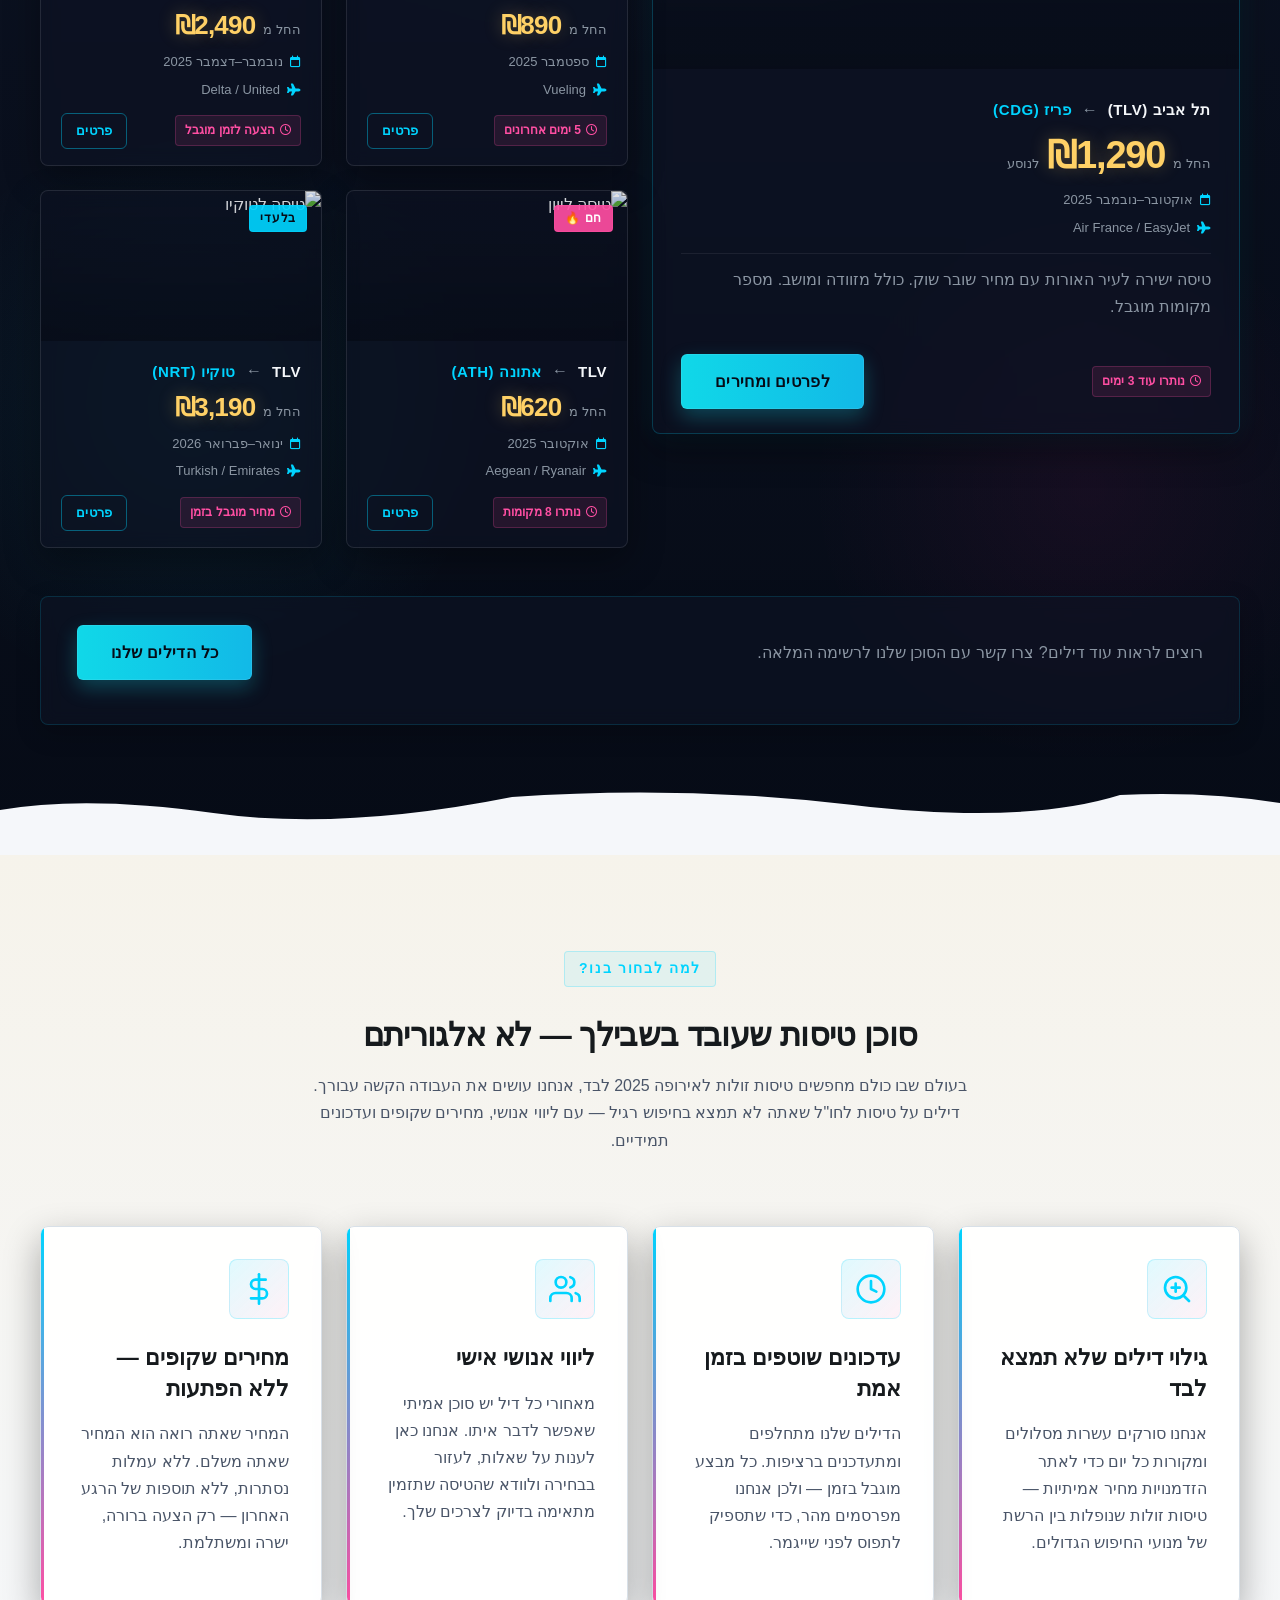
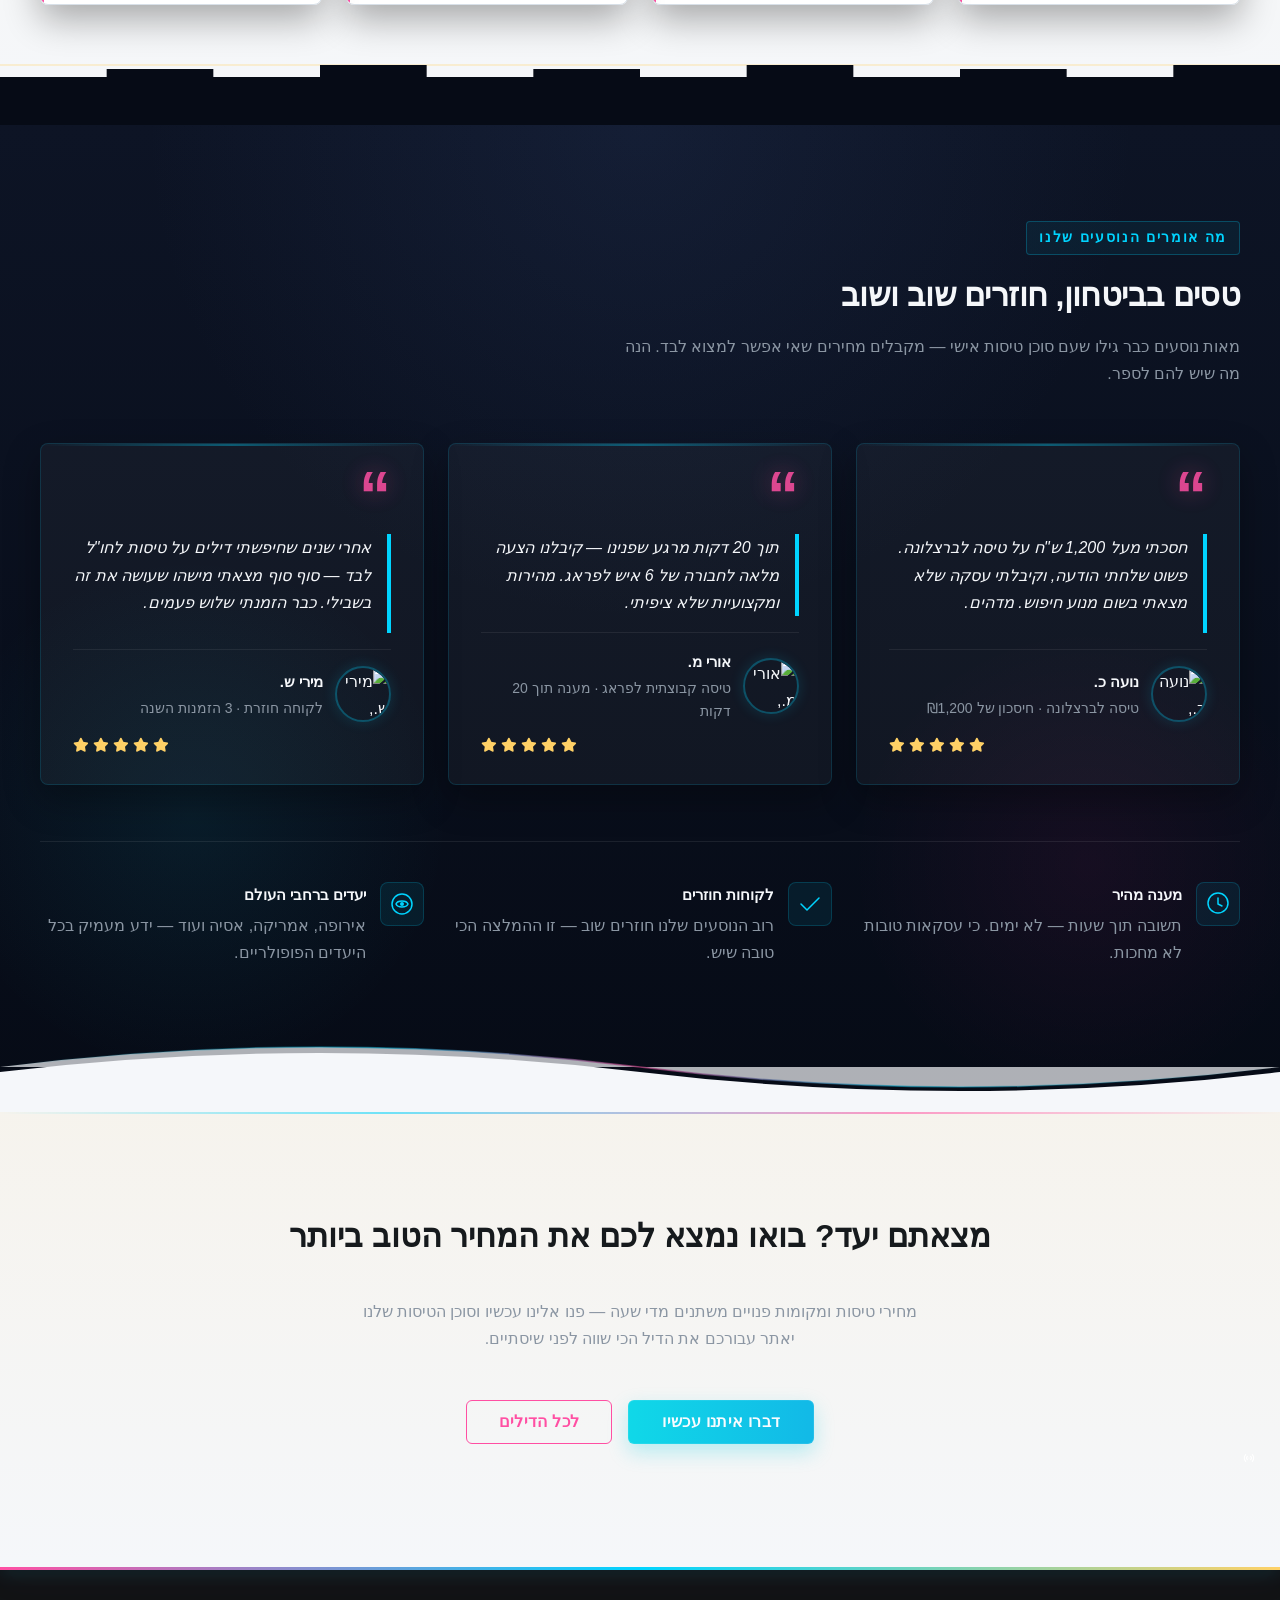
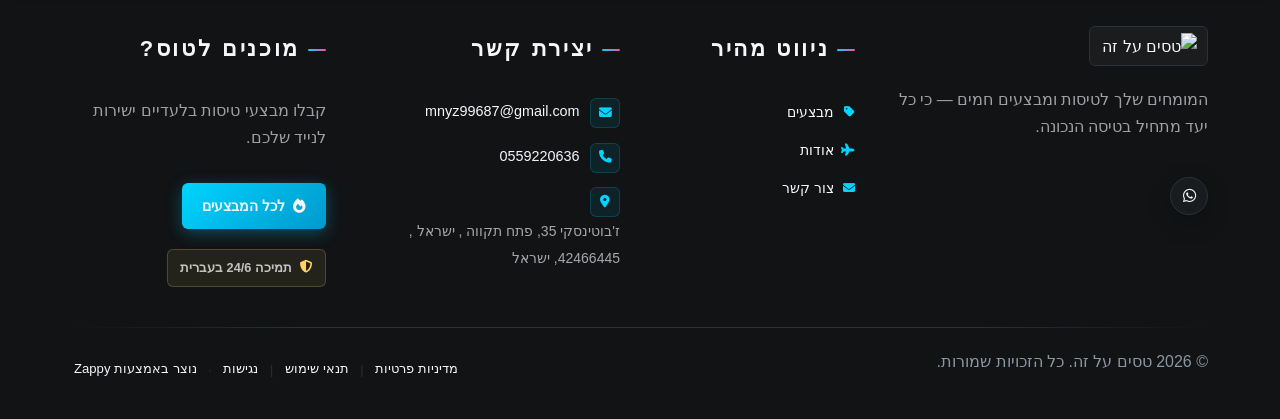
==== commit df375008: "Background sync: Progressive GitHub Sync" ====
--- a/index.html
+++ b/index.html
@@ -317,16 +317,16 @@
 
   <nav class="navbar" dir="rtl">
   <button class="mobile-toggle" id="mobileToggle" aria-label="Menu">
-    <svg class="hamburger-icon" width="24" height="24" viewbox="0 0 24 24" fill="none">
+    <svg class="hamburger-icon" width="24" height="24" viewBox="0 0 24 24" fill="none">
       <path d="M3 12h18M3 6h18M3 18h18" stroke="currentColor" stroke-width="2" stroke-linecap="round"></path>
     </svg>
-    <svg class="close-icon" width="24" height="24" viewbox="0 0 24 24" fill="none" style="display: none;">
+    <svg class="close-icon" width="24" height="24" viewBox="0 0 24 24" fill="none" style="display: none;">
       <path d="M18 6L6 18M6 6l12 12" stroke="currentColor" stroke-width="2" stroke-linecap="round"></path>
     </svg>
   </button>
 
   <button class="phone-header-btn" data-phone="0559220636" aria-label="Call">
-    <svg width="20" height="20" viewbox="0 0 24 24" fill="currentColor">
+    <svg width="20" height="20" viewBox="0 0 24 24" fill="currentColor">
       <path d="M22 16.92v3a2 2 0 0 1-2.18 2 19.79 19.79 0 0 1-8.63-3.07 19.5 19.5 0 0 1-6-6 19.79 19.79 0 0 1-3.07-8.67A2 2 0 0 1 4.11 2h3a2 2 0 0 1 2 1.72 12.84 12.84 0 0 0 .7 2.81 2 2 0 0 1-.45 2.11L8.09 9.91a16 16 0 0 0 6 6l1.27-1.27a2 2 0 0 1 2.11-.45 12.84 12.84 0 0 0 2.81.7A2 2 0 0 1 22 16.92z"></path>
     </svg>
   </button>
@@ -786,7 +786,7 @@
 
   <!-- Route-line texture overlay -->
   <div class="index-hero-texture" aria-hidden="true">
-    <svg data-no-icon-edit="true" aria-hidden="true" viewbox="0 0 1200 700" preserveaspectratio="xMidYMid slice" xmlns="http://www.w3.org/2000/svg" style="width:100%;height:100%;opacity:0.07;">
+    <svg data-no-icon-edit="true" aria-hidden="true" viewBox="0 0 1200 700" preserveAspectRatio="xMidYMid slice" xmlns="http://www.w3.org/2000/svg" style="width:100%;height:100%;opacity:0.07;">
       <circle cx="900" cy="200" r="180" fill="none" stroke="#00D4FF" stroke-width="0.8"></circle>
       <circle cx="900" cy="200" r="260" fill="none" stroke="#00D4FF" stroke-width="0.5"></circle>
       <circle cx="900" cy="200" r="340" fill="none" stroke="#00D4FF" stroke-width="0.3"></circle>
@@ -835,7 +835,7 @@
 
   <!-- Bottom Divider -->
   <div class="index-hero-divider-wrapper">
-    <svg data-no-icon-edit="true" aria-hidden="true" viewbox="0 0 1440 90" preserveaspectratio="none" xmlns="http://www.w3.org/2000/svg">
+    <svg data-no-icon-edit="true" aria-hidden="true" viewBox="0 0 1440 90" preserveAspectRatio="none" xmlns="http://www.w3.org/2000/svg">
       <!-- Cyan runway streaks -->
       <line x1="0" y1="72" x2="400" y2="68" stroke="rgba(0,212,255,0.18)" stroke-width="1"></line>
       <line x1="0" y1="78" x2="600" y2="74" stroke="rgba(0,212,255,0.10)" stroke-width="0.5"></line>
@@ -844,9 +844,9 @@
       <path d="M0,90 L0,52 Q180,38 360,48 T720,42 Q900,36 1080,46 T1440,40 L1440,90 Z" fill="#060B16"></path>
     </svg>
   </div>
-<div class="zappy-icon-alignment-wrapper" style="display: flex; width: 100%; justify-content: center;"><a href="https://wa.me/972559220636" data-zappy-click-action="link" target="_blank" rel="noopener noreferrer" style="text-decoration: none; color: inherit; display: contents;"><svg xmlns="http://www.w3.org/2000/svg" aria-hidden="true" role="img" width="26" height="26" viewbox="0 0 256 258" data-icon="logos:whatsapp-icon" data-iconify="logos:whatsapp-icon" data-element-type="icon" data-element-id="icon-1774384669723-01rbo8q81" data-icon-type="iconify" data-size-adjusted="true" style="width: 26px !important; height: 26px !important; display: inline-block; vertical-align: -0.125em; color: rgb(0, 212, 255); cursor: pointer;" class="iconify iconify--logos" data-zappy-click-action="link"><defs><lineargradient id="IconifyId19d2191583258f0710" x1="50%" x2="50%" y1="100%" y2="0%"><stop offset="0%" stop-color="#1FAF38"></stop><stop offset="100%" stop-color="#60D669"></stop></lineargradient><lineargradient id="IconifyId19d2191583258f0711" x1="50%" x2="50%" y1="100%" y2="0%"><stop offset="0%" stop-color="#F9F9F9"></stop><stop offset="100%" stop-color="#FFF"></stop></lineargradient></defs><path fill="url(#IconifyId19d2191583258f0710)" d="M5.463 127.456c-.006 21.677 5.658 42.843 16.428 61.499L4.433 252.697l65.232-17.104a123 123 0 0 0 58.8 14.97h.054c67.815 0 123.018-55.183 123.047-123.01c.013-32.867-12.775-63.773-36.009-87.025c-23.23-23.25-54.125-36.061-87.043-36.076c-67.823 0-123.022 55.18-123.05 123.004"></path><path fill="url(#IconifyId19d2191583258f0711)" d="M1.07 127.416c-.007 22.457 5.86 44.38 17.014 63.704L0 257.147l67.571-17.717c18.618 10.151 39.58 15.503 60.91 15.511h.055c70.248 0 127.434-57.168 127.464-127.423c.012-34.048-13.236-66.065-37.3-90.15C194.633 13.286 162.633.014 128.536 0C58.276 0 1.099 57.16 1.071 127.416m40.24 60.376l-2.523-4.005c-10.606-16.864-16.204-36.352-16.196-56.363C22.614 69.029 70.138 21.52 128.576 21.52c28.3.012 54.896 11.044 74.9 31.06c20.003 20.018 31.01 46.628 31.003 74.93c-.026 58.395-47.551 105.91-105.943 105.91h-.042c-19.013-.01-37.66-5.116-53.922-14.765l-3.87-2.295l-40.098 10.513z"></path><path fill="#FFF" d="M96.678 74.148c-2.386-5.303-4.897-5.41-7.166-5.503c-1.858-.08-3.982-.074-6.104-.074c-2.124 0-5.575.799-8.492 3.984c-2.92 3.188-11.148 10.892-11.148 26.561s11.413 30.813 13.004 32.94c1.593 2.123 22.033 35.307 54.405 48.073c26.904 10.609 32.379 8.499 38.218 7.967c5.84-.53 18.844-7.702 21.497-15.139c2.655-7.436 2.655-13.81 1.859-15.142c-.796-1.327-2.92-2.124-6.105-3.716s-18.844-9.298-21.763-10.361c-2.92-1.062-5.043-1.592-7.167 1.597c-2.124 3.184-8.223 10.356-10.082 12.48c-1.857 2.129-3.716 2.394-6.9.801c-3.187-1.598-13.444-4.957-25.613-15.806c-9.468-8.442-15.86-18.867-17.718-22.056c-1.858-3.184-.199-4.91 1.398-6.497c1.431-1.427 3.186-3.719 4.78-5.578c1.588-1.86 2.118-3.187 3.18-5.311c1.063-2.126.531-3.986-.264-5.579c-.798-1.593-6.987-17.343-9.819-23.64"></path></svg></a></div></section>
-
-<section class="index-showcase-section" data-layout-spec="בית-showcase" dir="rtl" id="zappy-section-1"><svg xmlns="http://www.w3.org/2000/svg" aria-hidden="true" role="img" width="26" height="26" viewbox="0 0 256 258" data-icon="logos:whatsapp-icon" data-iconify="logos:whatsapp-icon" data-element-type="icon" data-element-id="icon-1774385043913-eib7vzybx" data-icon-type="iconify" data-size-adjusted="true" style="width: 26px !important; height: 26px !important; display: inline-block; vertical-align: -0.125em; color: rgb(255, 255, 255); cursor: pointer;" class="iconify iconify--logos" data-zappy-click-action="link"><defs><lineargradient id="IconifyId19d21970768aa18670" x1="50%" x2="50%" y1="100%" y2="0%"><stop offset="0%" stop-color="#1FAF38"></stop><stop offset="100%" stop-color="#60D669"></stop></lineargradient><lineargradient id="IconifyId19d21970768aa18671" x1="50%" x2="50%" y1="100%" y2="0%"><stop offset="0%" stop-color="#F9F9F9"></stop><stop offset="100%" stop-color="#FFF"></stop></lineargradient></defs><path fill="url(#IconifyId19d21970768aa18670)" d="M5.463 127.456c-.006 21.677 5.658 42.843 16.428 61.499L4.433 252.697l65.232-17.104a123 123 0 0 0 58.8 14.97h.054c67.815 0 123.018-55.183 123.047-123.01c.013-32.867-12.775-63.773-36.009-87.025c-23.23-23.25-54.125-36.061-87.043-36.076c-67.823 0-123.022 55.18-123.05 123.004"></path><path fill="url(#IconifyId19d21970768aa18671)" d="M1.07 127.416c-.007 22.457 5.86 44.38 17.014 63.704L0 257.147l67.571-17.717c18.618 10.151 39.58 15.503 60.91 15.511h.055c70.248 0 127.434-57.168 127.464-127.423c.012-34.048-13.236-66.065-37.3-90.15C194.633 13.286 162.633.014 128.536 0C58.276 0 1.099 57.16 1.071 127.416m40.24 60.376l-2.523-4.005c-10.606-16.864-16.204-36.352-16.196-56.363C22.614 69.029 70.138 21.52 128.576 21.52c28.3.012 54.896 11.044 74.9 31.06c20.003 20.018 31.01 46.628 31.003 74.93c-.026 58.395-47.551 105.91-105.943 105.91h-.042c-19.013-.01-37.66-5.116-53.922-14.765l-3.87-2.295l-40.098 10.513z"></path><path fill="#FFF" d="M96.678 74.148c-2.386-5.303-4.897-5.41-7.166-5.503c-1.858-.08-3.982-.074-6.104-.074c-2.124 0-5.575.799-8.492 3.984c-2.92 3.188-11.148 10.892-11.148 26.561s11.413 30.813 13.004 32.94c1.593 2.123 22.033 35.307 54.405 48.073c26.904 10.609 32.379 8.499 38.218 7.967c5.84-.53 18.844-7.702 21.497-15.139c2.655-7.436 2.655-13.81 1.859-15.142c-.796-1.327-2.92-2.124-6.105-3.716s-18.844-9.298-21.763-10.361c-2.92-1.062-5.043-1.592-7.167 1.597c-2.124 3.184-8.223 10.356-10.082 12.48c-1.857 2.129-3.716 2.394-6.9.801c-3.187-1.598-13.444-4.957-25.613-15.806c-9.468-8.442-15.86-18.867-17.718-22.056c-1.858-3.184-.199-4.91 1.398-6.497c1.431-1.427 3.186-3.719 4.78-5.578c1.588-1.86 2.118-3.187 3.18-5.311c1.063-2.126.531-3.986-.264-5.579c-.798-1.593-6.987-17.343-9.819-23.64"></path></svg><div class="zappy-icon-alignment-wrapper" style="display: flex; width: 100%; justify-content: flex-start;"><svg xmlns="http://www.w3.org/2000/svg" aria-hidden="true" role="img" width="24" height="24" viewbox="0 0 256 258" data-icon="logos:whatsapp-icon" data-iconify="logos:whatsapp-icon" data-element-type="icon" data-element-id="icon-1774384297643-swi6va8wu" data-icon-type="iconify" data-size-adjusted="true" style="display: inline-block; vertical-align: -0.125em; color: rgb(255, 255, 255); width: 24px; height: 24px;" class="iconify iconify--logos"><defs><lineargradient id="IconifyId19d218bac6137d6920" x1="50%" x2="50%" y1="100%" y2="0%"><stop offset="0%" stop-color="#1FAF38"></stop><stop offset="100%" stop-color="#60D669"></stop></lineargradient><lineargradient id="IconifyId19d218bac6137d6921" x1="50%" x2="50%" y1="100%" y2="0%"><stop offset="0%" stop-color="#F9F9F9"></stop><stop offset="100%" stop-color="#FFF"></stop></lineargradient></defs><path fill="url(#IconifyId19d218bac6137d6920)" d="M5.463 127.456c-.006 21.677 5.658 42.843 16.428 61.499L4.433 252.697l65.232-17.104a123 123 0 0 0 58.8 14.97h.054c67.815 0 123.018-55.183 123.047-123.01c.013-32.867-12.775-63.773-36.009-87.025c-23.23-23.25-54.125-36.061-87.043-36.076c-67.823 0-123.022 55.18-123.05 123.004"></path><path fill="url(#IconifyId19d218bac6137d6921)" d="M1.07 127.416c-.007 22.457 5.86 44.38 17.014 63.704L0 257.147l67.571-17.717c18.618 10.151 39.58 15.503 60.91 15.511h.055c70.248 0 127.434-57.168 127.464-127.423c.012-34.048-13.236-66.065-37.3-90.15C194.633 13.286 162.633.014 128.536 0C58.276 0 1.099 57.16 1.071 127.416m40.24 60.376l-2.523-4.005c-10.606-16.864-16.204-36.352-16.196-56.363C22.614 69.029 70.138 21.52 128.576 21.52c28.3.012 54.896 11.044 74.9 31.06c20.003 20.018 31.01 46.628 31.003 74.93c-.026 58.395-47.551 105.91-105.943 105.91h-.042c-19.013-.01-37.66-5.116-53.922-14.765l-3.87-2.295l-40.098 10.513z"></path><path fill="#FFF" d="M96.678 74.148c-2.386-5.303-4.897-5.41-7.166-5.503c-1.858-.08-3.982-.074-6.104-.074c-2.124 0-5.575.799-8.492 3.984c-2.92 3.188-11.148 10.892-11.148 26.561s11.413 30.813 13.004 32.94c1.593 2.123 22.033 35.307 54.405 48.073c26.904 10.609 32.379 8.499 38.218 7.967c5.84-.53 18.844-7.702 21.497-15.139c2.655-7.436 2.655-13.81 1.859-15.142c-.796-1.327-2.92-2.124-6.105-3.716s-18.844-9.298-21.763-10.361c-2.92-1.062-5.043-1.592-7.167 1.597c-2.124 3.184-8.223 10.356-10.082 12.48c-1.857 2.129-3.716 2.394-6.9.801c-3.187-1.598-13.444-4.957-25.613-15.806c-9.468-8.442-15.86-18.867-17.718-22.056c-1.858-3.184-.199-4.91 1.398-6.497c1.431-1.427 3.186-3.719 4.78-5.578c1.588-1.86 2.118-3.187 3.18-5.311c1.063-2.126.531-3.986-.264-5.579c-.798-1.593-6.987-17.343-9.819-23.64"></path></svg></div>
+<div class="zappy-icon-alignment-wrapper" style="display: flex; width: 100%; justify-content: center;"><a href="https://wa.me/972559220636" data-zappy-click-action="link" target="_blank" rel="noopener noreferrer" style="text-decoration: none; color: inherit; display: contents;"><svg xmlns="http://www.w3.org/2000/svg" aria-hidden="true" role="img" width="26" height="26" viewBox="0 0 256 258" data-icon="logos:whatsapp-icon" data-iconify="logos:whatsapp-icon" data-element-type="icon" data-element-id="icon-1774384669723-01rbo8q81" data-icon-type="iconify" data-size-adjusted="true" style="width: 26px !important; height: 26px !important; display: inline-block; vertical-align: -0.125em; color: rgb(0, 212, 255); cursor: pointer;" class="iconify iconify--logos" data-zappy-click-action="link"><defs><linearGradient id="IconifyId19d2191583258f0710" x1="50%" x2="50%" y1="100%" y2="0%"><stop offset="0%" stop-color="#1FAF38"></stop><stop offset="100%" stop-color="#60D669"></stop></linearGradient><linearGradient id="IconifyId19d2191583258f0711" x1="50%" x2="50%" y1="100%" y2="0%"><stop offset="0%" stop-color="#F9F9F9"></stop><stop offset="100%" stop-color="#FFF"></stop></linearGradient></defs><path fill="url(#IconifyId19d2191583258f0710)" d="M5.463 127.456c-.006 21.677 5.658 42.843 16.428 61.499L4.433 252.697l65.232-17.104a123 123 0 0 0 58.8 14.97h.054c67.815 0 123.018-55.183 123.047-123.01c.013-32.867-12.775-63.773-36.009-87.025c-23.23-23.25-54.125-36.061-87.043-36.076c-67.823 0-123.022 55.18-123.05 123.004"></path><path fill="url(#IconifyId19d2191583258f0711)" d="M1.07 127.416c-.007 22.457 5.86 44.38 17.014 63.704L0 257.147l67.571-17.717c18.618 10.151 39.58 15.503 60.91 15.511h.055c70.248 0 127.434-57.168 127.464-127.423c.012-34.048-13.236-66.065-37.3-90.15C194.633 13.286 162.633.014 128.536 0C58.276 0 1.099 57.16 1.071 127.416m40.24 60.376l-2.523-4.005c-10.606-16.864-16.204-36.352-16.196-56.363C22.614 69.029 70.138 21.52 128.576 21.52c28.3.012 54.896 11.044 74.9 31.06c20.003 20.018 31.01 46.628 31.003 74.93c-.026 58.395-47.551 105.91-105.943 105.91h-.042c-19.013-.01-37.66-5.116-53.922-14.765l-3.87-2.295l-40.098 10.513z"></path><path fill="#FFF" d="M96.678 74.148c-2.386-5.303-4.897-5.41-7.166-5.503c-1.858-.08-3.982-.074-6.104-.074c-2.124 0-5.575.799-8.492 3.984c-2.92 3.188-11.148 10.892-11.148 26.561s11.413 30.813 13.004 32.94c1.593 2.123 22.033 35.307 54.405 48.073c26.904 10.609 32.379 8.499 38.218 7.967c5.84-.53 18.844-7.702 21.497-15.139c2.655-7.436 2.655-13.81 1.859-15.142c-.796-1.327-2.92-2.124-6.105-3.716s-18.844-9.298-21.763-10.361c-2.92-1.062-5.043-1.592-7.167 1.597c-2.124 3.184-8.223 10.356-10.082 12.48c-1.857 2.129-3.716 2.394-6.9.801c-3.187-1.598-13.444-4.957-25.613-15.806c-9.468-8.442-15.86-18.867-17.718-22.056c-1.858-3.184-.199-4.91 1.398-6.497c1.431-1.427 3.186-3.719 4.78-5.578c1.588-1.86 2.118-3.187 3.18-5.311c1.063-2.126.531-3.986-.264-5.579c-.798-1.593-6.987-17.343-9.819-23.64"></path></svg></a></div></section>
+
+<section class="index-showcase-section" data-layout-spec="בית-showcase" dir="rtl" id="zappy-section-1"><svg xmlns="http://www.w3.org/2000/svg" aria-hidden="true" role="img" width="26" height="26" viewBox="0 0 256 258" data-icon="logos:whatsapp-icon" data-iconify="logos:whatsapp-icon" data-element-type="icon" data-element-id="icon-1774385043913-eib7vzybx" data-icon-type="iconify" data-size-adjusted="true" style="width: 26px !important; height: 26px !important; display: inline-block; vertical-align: -0.125em; color: rgb(255, 255, 255); cursor: pointer;" class="iconify iconify--logos" data-zappy-click-action="link"><defs><linearGradient id="IconifyId19d21970768aa18670" x1="50%" x2="50%" y1="100%" y2="0%"><stop offset="0%" stop-color="#1FAF38"></stop><stop offset="100%" stop-color="#60D669"></stop></linearGradient><linearGradient id="IconifyId19d21970768aa18671" x1="50%" x2="50%" y1="100%" y2="0%"><stop offset="0%" stop-color="#F9F9F9"></stop><stop offset="100%" stop-color="#FFF"></stop></linearGradient></defs><path fill="url(#IconifyId19d21970768aa18670)" d="M5.463 127.456c-.006 21.677 5.658 42.843 16.428 61.499L4.433 252.697l65.232-17.104a123 123 0 0 0 58.8 14.97h.054c67.815 0 123.018-55.183 123.047-123.01c.013-32.867-12.775-63.773-36.009-87.025c-23.23-23.25-54.125-36.061-87.043-36.076c-67.823 0-123.022 55.18-123.05 123.004"></path><path fill="url(#IconifyId19d21970768aa18671)" d="M1.07 127.416c-.007 22.457 5.86 44.38 17.014 63.704L0 257.147l67.571-17.717c18.618 10.151 39.58 15.503 60.91 15.511h.055c70.248 0 127.434-57.168 127.464-127.423c.012-34.048-13.236-66.065-37.3-90.15C194.633 13.286 162.633.014 128.536 0C58.276 0 1.099 57.16 1.071 127.416m40.24 60.376l-2.523-4.005c-10.606-16.864-16.204-36.352-16.196-56.363C22.614 69.029 70.138 21.52 128.576 21.52c28.3.012 54.896 11.044 74.9 31.06c20.003 20.018 31.01 46.628 31.003 74.93c-.026 58.395-47.551 105.91-105.943 105.91h-.042c-19.013-.01-37.66-5.116-53.922-14.765l-3.87-2.295l-40.098 10.513z"></path><path fill="#FFF" d="M96.678 74.148c-2.386-5.303-4.897-5.41-7.166-5.503c-1.858-.08-3.982-.074-6.104-.074c-2.124 0-5.575.799-8.492 3.984c-2.92 3.188-11.148 10.892-11.148 26.561s11.413 30.813 13.004 32.94c1.593 2.123 22.033 35.307 54.405 48.073c26.904 10.609 32.379 8.499 38.218 7.967c5.84-.53 18.844-7.702 21.497-15.139c2.655-7.436 2.655-13.81 1.859-15.142c-.796-1.327-2.92-2.124-6.105-3.716s-18.844-9.298-21.763-10.361c-2.92-1.062-5.043-1.592-7.167 1.597c-2.124 3.184-8.223 10.356-10.082 12.48c-1.857 2.129-3.716 2.394-6.9.801c-3.187-1.598-13.444-4.957-25.613-15.806c-9.468-8.442-15.86-18.867-17.718-22.056c-1.858-3.184-.199-4.91 1.398-6.497c1.431-1.427 3.186-3.719 4.78-5.578c1.588-1.86 2.118-3.187 3.18-5.311c1.063-2.126.531-3.986-.264-5.579c-.798-1.593-6.987-17.343-9.819-23.64"></path></svg><div class="zappy-icon-alignment-wrapper" style="display: flex; width: 100%; justify-content: flex-start;"><svg xmlns="http://www.w3.org/2000/svg" aria-hidden="true" role="img" width="24" height="24" viewBox="0 0 256 258" data-icon="logos:whatsapp-icon" data-iconify="logos:whatsapp-icon" data-element-type="icon" data-element-id="icon-1774384297643-swi6va8wu" data-icon-type="iconify" data-size-adjusted="true" style="display: inline-block; vertical-align: -0.125em; color: rgb(255, 255, 255); width: 24px; height: 24px;" class="iconify iconify--logos"><defs><linearGradient id="IconifyId19d218bac6137d6920" x1="50%" x2="50%" y1="100%" y2="0%"><stop offset="0%" stop-color="#1FAF38"></stop><stop offset="100%" stop-color="#60D669"></stop></linearGradient><linearGradient id="IconifyId19d218bac6137d6921" x1="50%" x2="50%" y1="100%" y2="0%"><stop offset="0%" stop-color="#F9F9F9"></stop><stop offset="100%" stop-color="#FFF"></stop></linearGradient></defs><path fill="url(#IconifyId19d218bac6137d6920)" d="M5.463 127.456c-.006 21.677 5.658 42.843 16.428 61.499L4.433 252.697l65.232-17.104a123 123 0 0 0 58.8 14.97h.054c67.815 0 123.018-55.183 123.047-123.01c.013-32.867-12.775-63.773-36.009-87.025c-23.23-23.25-54.125-36.061-87.043-36.076c-67.823 0-123.022 55.18-123.05 123.004"></path><path fill="url(#IconifyId19d218bac6137d6921)" d="M1.07 127.416c-.007 22.457 5.86 44.38 17.014 63.704L0 257.147l67.571-17.717c18.618 10.151 39.58 15.503 60.91 15.511h.055c70.248 0 127.434-57.168 127.464-127.423c.012-34.048-13.236-66.065-37.3-90.15C194.633 13.286 162.633.014 128.536 0C58.276 0 1.099 57.16 1.071 127.416m40.24 60.376l-2.523-4.005c-10.606-16.864-16.204-36.352-16.196-56.363C22.614 69.029 70.138 21.52 128.576 21.52c28.3.012 54.896 11.044 74.9 31.06c20.003 20.018 31.01 46.628 31.003 74.93c-.026 58.395-47.551 105.91-105.943 105.91h-.042c-19.013-.01-37.66-5.116-53.922-14.765l-3.87-2.295l-40.098 10.513z"></path><path fill="#FFF" d="M96.678 74.148c-2.386-5.303-4.897-5.41-7.166-5.503c-1.858-.08-3.982-.074-6.104-.074c-2.124 0-5.575.799-8.492 3.984c-2.92 3.188-11.148 10.892-11.148 26.561s11.413 30.813 13.004 32.94c1.593 2.123 22.033 35.307 54.405 48.073c26.904 10.609 32.379 8.499 38.218 7.967c5.84-.53 18.844-7.702 21.497-15.139c2.655-7.436 2.655-13.81 1.859-15.142c-.796-1.327-2.92-2.124-6.105-3.716s-18.844-9.298-21.763-10.361c-2.92-1.062-5.043-1.592-7.167 1.597c-2.124 3.184-8.223 10.356-10.082 12.48c-1.857 2.129-3.716 2.394-6.9.801c-3.187-1.598-13.444-4.957-25.613-15.806c-9.468-8.442-15.86-18.867-17.718-22.056c-1.858-3.184-.199-4.91 1.398-6.497c1.431-1.427 3.186-3.719 4.78-5.578c1.588-1.86 2.118-3.187 3.18-5.311c1.063-2.126.531-3.986-.264-5.579c-.798-1.593-6.987-17.343-9.819-23.64"></path></svg></div>
   <div class="showcase-container">
     <!-- Section Header -->
     <div class="showcase-header">
@@ -1019,7 +1019,7 @@
 
   <!-- Bottom Divider: beam-of-light clipped shape -->
   <div class="showcase-divider-wrapper">
-    <svg aria-hidden="true" viewbox="0 0 1200 90" preserveaspectratio="none" xmlns="http://www.w3.org/2000/svg">
+    <svg aria-hidden="true" viewBox="0 0 1200 90" preserveAspectRatio="none" xmlns="http://www.w3.org/2000/svg">
       <path d="M0,90 L0,45 Q80,30 200,48 T480,32 Q640,20 800,40 T1050,30 Q1130,26 1200,38 L1200,90 Z" fill="#F5F7FA"></path>
     </svg>
   </div>
@@ -1041,7 +1041,7 @@
       <!-- Benefit 1 -->
       <article class="index-benefit-card">
         <div class="index-benefit-icon-wrap">
-          <svg data-element-type="icon" data-icon-type="svg" xmlns="http://www.w3.org/2000/svg" width="32" height="32" viewbox="0 0 24 24" fill="none" stroke="currentColor" stroke-width="2" stroke-linecap="round" stroke-linejoin="round" aria-hidden="true">
+          <svg data-element-type="icon" data-icon-type="svg" xmlns="http://www.w3.org/2000/svg" width="32" height="32" viewBox="0 0 24 24" fill="none" stroke="currentColor" stroke-width="2" stroke-linecap="round" stroke-linejoin="round" aria-hidden="true">
             <circle cx="11" cy="11" r="8"></circle>
             <line x1="21" y1="21" x2="16.65" y2="16.65"></line>
             <line x1="11" y1="8" x2="11" y2="14"></line>
@@ -1057,7 +1057,7 @@
       <!-- Benefit 2 -->
       <article class="index-benefit-card">
         <div class="index-benefit-icon-wrap">
-          <svg data-element-type="icon" data-icon-type="svg" xmlns="http://www.w3.org/2000/svg" width="32" height="32" viewbox="0 0 24 24" fill="none" stroke="currentColor" stroke-width="2" stroke-linecap="round" stroke-linejoin="round" aria-hidden="true">
+          <svg data-element-type="icon" data-icon-type="svg" xmlns="http://www.w3.org/2000/svg" width="32" height="32" viewBox="0 0 24 24" fill="none" stroke="currentColor" stroke-width="2" stroke-linecap="round" stroke-linejoin="round" aria-hidden="true">
             <path d="M12 2a10 10 0 1 0 0 20A10 10 0 0 0 12 2z"></path>
             <polyline points="12 6 12 12 16 14"></polyline>
           </svg>
@@ -1071,7 +1071,7 @@
       <!-- Benefit 3 -->
       <article class="index-benefit-card">
         <div class="index-benefit-icon-wrap">
-          <svg data-element-type="icon" data-icon-type="svg" xmlns="http://www.w3.org/2000/svg" width="32" height="32" viewbox="0 0 24 24" fill="none" stroke="currentColor" stroke-width="2" stroke-linecap="round" stroke-linejoin="round" aria-hidden="true">
+          <svg data-element-type="icon" data-icon-type="svg" xmlns="http://www.w3.org/2000/svg" width="32" height="32" viewBox="0 0 24 24" fill="none" stroke="currentColor" stroke-width="2" stroke-linecap="round" stroke-linejoin="round" aria-hidden="true">
             <path d="M17 21v-2a4 4 0 0 0-4-4H5a4 4 0 0 0-4 4v2"></path>
             <circle cx="9" cy="7" r="4"></circle>
             <path d="M23 21v-2a4 4 0 0 0-3-3.87"></path>
@@ -1087,7 +1087,7 @@
       <!-- Benefit 4 -->
       <article class="index-benefit-card">
         <div class="index-benefit-icon-wrap">
-          <svg data-element-type="icon" data-icon-type="svg" xmlns="http://www.w3.org/2000/svg" width="32" height="32" viewbox="0 0 24 24" fill="none" stroke="currentColor" stroke-width="2" stroke-linecap="round" stroke-linejoin="round" aria-hidden="true">
+          <svg data-element-type="icon" data-icon-type="svg" xmlns="http://www.w3.org/2000/svg" width="32" height="32" viewBox="0 0 24 24" fill="none" stroke="currentColor" stroke-width="2" stroke-linecap="round" stroke-linejoin="round" aria-hidden="true">
             <line x1="12" y1="1" x2="12" y2="23"></line>
             <path d="M17 5H9.5a3.5 3.5 0 0 0 0 7h5a3.5 3.5 0 0 1 0 7H6"></path>
           </svg>
@@ -1103,7 +1103,7 @@
 
   <!-- Bottom Divider: Departure-board stepped pixel edge -->
   <div class="index-benefits-divider-wrapper">
-    <svg aria-hidden="true" viewbox="0 0 1200 72" preserveaspectratio="none" xmlns="http://www.w3.org/2000/svg">
+    <svg aria-hidden="true" viewBox="0 0 1200 72" preserveAspectRatio="none" xmlns="http://www.w3.org/2000/svg">
       <!-- Gold inset line -->
       <line x1="0" y1="12" x2="1200" y2="12" stroke="#FFD166" stroke-width="1.2" opacity="0.55"></line>
       <!-- Stepped pixel edge filling bottom (charcoal = bg-dark) -->
@@ -1196,7 +1196,7 @@
 
         <div class="index-reassurance-item">
           <div class="index-reassurance-icon" aria-hidden="true">
-            <svg data-element-type="icon" data-icon-type="svg" width="28" height="28" viewbox="0 0 28 28" fill="none" xmlns="http://www.w3.org/2000/svg">
+            <svg data-element-type="icon" data-icon-type="svg" width="28" height="28" viewBox="0 0 28 28" fill="none" xmlns="http://www.w3.org/2000/svg">
               <path d="M14 3C8.477 3 4 7.477 4 13C4 18.523 8.477 23 14 23C19.523 23 24 18.523 24 13C24 7.477 19.523 3 14 3Z" stroke="currentColor" stroke-width="1.5" stroke-linecap="round"></path>
               <path d="M14 8V14L18 16" stroke="currentColor" stroke-width="1.5" stroke-linecap="round" stroke-linejoin="round"></path>
             </svg>
@@ -1209,7 +1209,7 @@
 
         <div class="index-reassurance-item">
           <div class="index-reassurance-icon" aria-hidden="true">
-            <svg data-element-type="icon" data-icon-type="svg" width="28" height="28" viewbox="0 0 28 28" fill="none" xmlns="http://www.w3.org/2000/svg">
+            <svg data-element-type="icon" data-icon-type="svg" width="28" height="28" viewBox="0 0 28 28" fill="none" xmlns="http://www.w3.org/2000/svg">
               <path d="M5 14L11 20L23 8" stroke="currentColor" stroke-width="1.5" stroke-linecap="round" stroke-linejoin="round"></path>
             </svg>
           </div>
@@ -1221,7 +1221,7 @@
 
         <div class="index-reassurance-item">
           <div class="index-reassurance-icon" aria-hidden="true">
-            <svg data-element-type="icon" data-icon-type="svg" width="28" height="28" viewbox="0 0 28 28" fill="none" xmlns="http://www.w3.org/2000/svg">
+            <svg data-element-type="icon" data-icon-type="svg" width="28" height="28" viewBox="0 0 28 28" fill="none" xmlns="http://www.w3.org/2000/svg">
               <circle cx="14" cy="14" r="10" stroke="currentColor" stroke-width="1.5"></circle>
               <path d="M8 14C9.5 10 18.5 10 20 14C18.5 18 9.5 18 8 14Z" stroke="currentColor" stroke-width="1.5" stroke-linecap="round"></path>
               <circle cx="14" cy="14" r="2" fill="currentColor"></circle>
@@ -1241,38 +1241,38 @@
 
   <!-- Bottom Glowing Route-Line Arc Divider -->
   <div class="index-reviews-divider-wrapper">
-    <svg aria-hidden="true" viewbox="0 0 1200 90" preserveaspectratio="none" xmlns="http://www.w3.org/2000/svg">
+    <svg aria-hidden="true" viewBox="0 0 1200 90" preserveAspectRatio="none" xmlns="http://www.w3.org/2000/svg">
       <!-- Glow arc line -->
       <path d="M0,45 Q300,5 600,45 Q900,85 1200,45" fill="var(--bg-light)" stroke="url(#routeGlow)" stroke-width="1.5" opacity="0.7"></path>
       <!-- Fill bottom to next section -->
       <path d="M0,90 L0,50 Q300,12 600,50 Q900,88 1200,50 L1200,90 Z" fill="var(--bg-light)"></path>
       <defs>
-        <lineargradient id="routeGlow" x1="0%" y1="0%" x2="100%" y2="0%">
+        <linearGradient id="routeGlow" x1="0%" y1="0%" x2="100%" y2="0%">
           <stop offset="0%" stop-color="rgba(0,212,255,0)"></stop>
           <stop offset="30%" stop-color="rgba(0,212,255,0.6)"></stop>
           <stop offset="50%" stop-color="rgba(255,79,163,0.7)"></stop>
           <stop offset="70%" stop-color="rgba(0,212,255,0.6)"></stop>
           <stop offset="100%" stop-color="rgba(0,212,255,0)"></stop>
-        </lineargradient>
+        </linearGradient>
       </defs>
     </svg>
   </div>
 
 </section>
 
-<section class="index-cta-section" data-layout-spec="בית-cta" dir="rtl">
+<section class="index-cta-section" data-layout-spec="בית-cta" dir="rtl" id="zappy-section-4">
   <div class="index-cta-accent-rule"></div>
   <div class="index-cta-container">
     <div class="index-cta-content">
       <h2 class="index-cta-heading">מצאתם יעד? בואו נמצא לכם את המחיר הטוב ביותר</h2>
       <p class="index-cta-desc">מחירי טיסות ומקומות פנויים משתנים מדי שעה — פנו אלינו עכשיו וסוכן הטיסות שלנו יאתר עבורכם את הדיל הכי שווה לפני שיסתיים.</p>
       <div class="index-cta-buttons">
-        <a href="#contact" class="index-cta-btn-primary">דברו איתנו עכשיו</a>
-        <a href="#deals" class="index-cta-btn-secondary">לכל הדילים</a>
+        <a href="#contact" class="index-cta-btn-primary" data-element-type="button" data-element-id="btn-1774385082181-2yw0ntrms" data-native-element="true">דברו איתנו עכשיו</a>
+        <a href="#deals" class="index-cta-btn-secondary" data-element-type="button" data-element-id="btn-1774385082181-3jp9w5crd" data-native-element="true" style="outline: none;">לכל הדילים</a>
       </div>
     </div>
   </div>
-</section>
+<svg xmlns="http://www.w3.org/2000/svg" aria-hidden="true" role="img" width="14" height="14" viewBox="0 0 24 24" data-icon="tabler:access-point" data-iconify="tabler:access-point" data-element-type="icon" data-element-id="icon-1774385082193-36igx9bqz" data-icon-type="iconify" data-size-adjusted="true" style="width: 14px !important; height: 14px !important; display: inline-block; vertical-align: -0.125em; color: rgb(255, 255, 255); cursor: pointer;" class="iconify iconify--tabler" data-zappy-click-action="link"><path fill="none" stroke="currentColor" stroke-linecap="round" stroke-linejoin="round" stroke-width="2" d="M12 12v.01m2.828-2.838a4 4 0 0 1 0 5.656m2.829-8.485a8 8 0 0 1 0 11.314m-8.489-2.829a4 4 0 0 1 0-5.656m-2.831 8.485a8 8 0 0 1 0-11.314"></path></svg></section>
   </main>
   
   <footer class="site-footer"><div class="footer-glow-bar"></div><div class="footer-container"><div class="footer-top"><div class="footer-col footer-col--brand"><a href="/" class="footer-logo-link"><img class="logo" data-placeholder="logo" data-context="business logo" width="150" height="40" src="/assets/business-logo.webp" alt="טסים על זה"></a><p class="footer-tagline">המומחים שלך לטיסות ומבצעים חמים — כי כל יעד מתחיל בטיסה הנכונה.</p><div class="footer-social"><a href="#" aria-label="Facebook" class="social-link" style="display:none !important;"><i class="fab fa-facebook-f"></i></a><a href="#" aria-label="Instagram" class="social-link" style="display:none !important;"><i class="fab fa-instagram"></i></a><a href="https://wa.me/972559220636" aria-label="WhatsApp" class="social-link"><i class="fab fa-whatsapp"></i></a></div></div><div class="footer-col footer-col--links"><h3 class="footer-heading"><span class="heading-accent"></span>ניווט מהיר</h3><ul class="footer-nav"><li><a href="/deals" class="footer-link"><i class="fas fa-tag footer-link-icon"></i>מבצעים</a></li><li><a href="/about" class="footer-link"><i class="fas fa-plane footer-link-icon"></i>אודות</a></li><li><a href="/contact" class="footer-link"><i class="fas fa-envelope footer-link-icon"></i>צור קשר</a></li></ul></div><div class="footer-col footer-col--contact"><h3 class="footer-heading"><span class="heading-accent"></span>יצירת קשר</h3><ul class="footer-contact-list"><li class="footer-contact-item"><span class="contact-icon-wrap"><i class="fas fa-envelope"></i></span><a href="mailto:mnyz99687@gmail.com" class="footer-link">mnyz99687@gmail.com</a></li><li class="footer-contact-item"><span class="contact-icon-wrap"><i class="fas fa-phone"></i></span><a href="tel:0559220636" class="footer-link">0559220636</a></li><li class="footer-contact-item"><a href="/"><span class="contact-icon-wrap"><i class="fas fa-map-marker-alt"></i></span><span class="footer-address">ז'בוטינסקי 35, פתח תקווה , ישראל , 42466445, ישראל</span></a></li></ul></div><div class="footer-col footer-col--cta"><h3 class="footer-heading"><span class="heading-accent"></span>מוכנים לטוס?</h3><p class="footer-cta-text">קבלו מבצעי טיסות בלעדיים ישירות לנייד שלכם.</p><a href="/deals" class="footer-cta-btn"><i class="fas fa-fire"></i> לכל המבצעים</a><div class="footer-badge"><i class="fas fa-shield-alt"></i><span>תמיכה 24/6 בעברית</span></div></div></div><div class="footer-divider"></div><div class="footer-bottom"><p class="footer-copyright">© 2026 טסים על זה. כל הזכויות שמורות.</p><div class="footer-legal"><a href="/privacy" class="legal-link">מדיניות פרטיות</a><span class="legal-sep">|</span><a href="/terms" class="legal-link">תנאי שימוש</a><span class="legal-sep">|</span><a href="/accessibility" class="legal-link">נגישות</a><span class="legal-sep">·</span><a href="https://zappy5.com" target="_blank" class="zappy-attribution">נוצר באמצעות Zappy</a></div></div></div></footer>
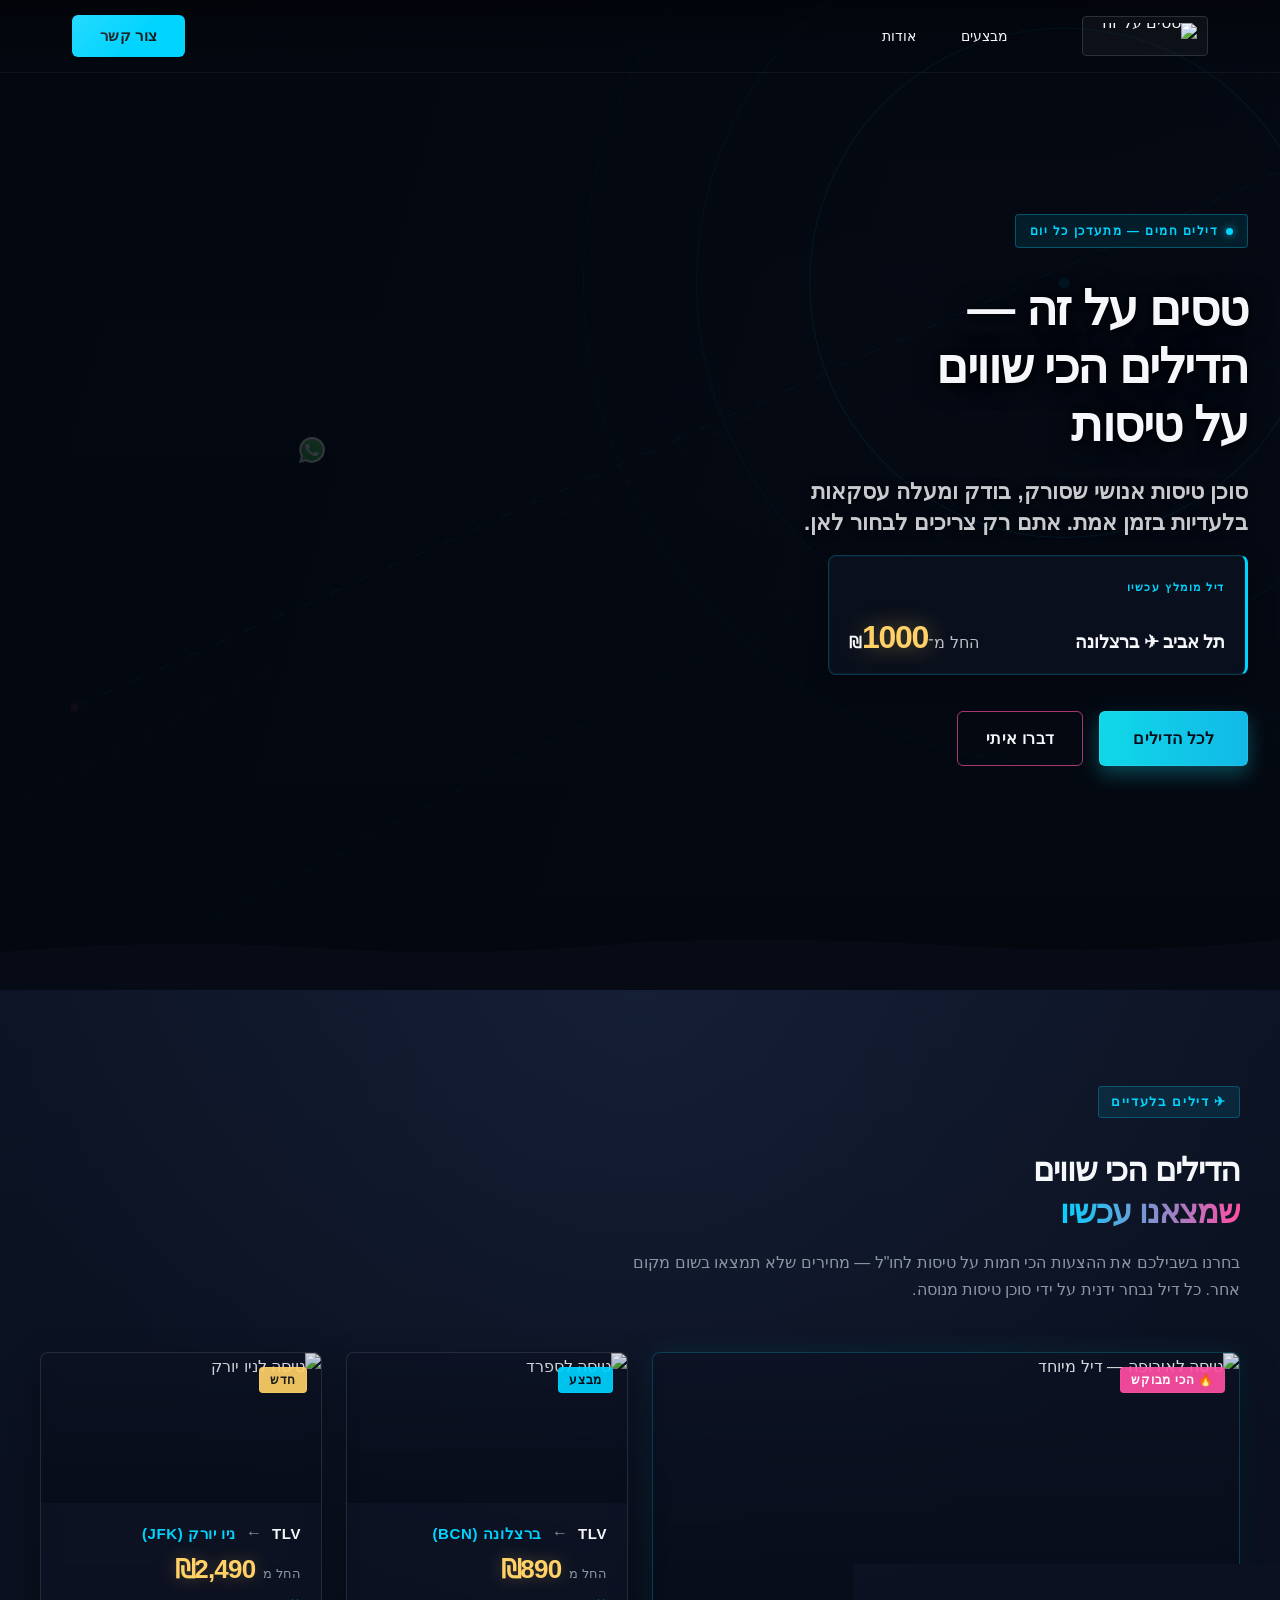
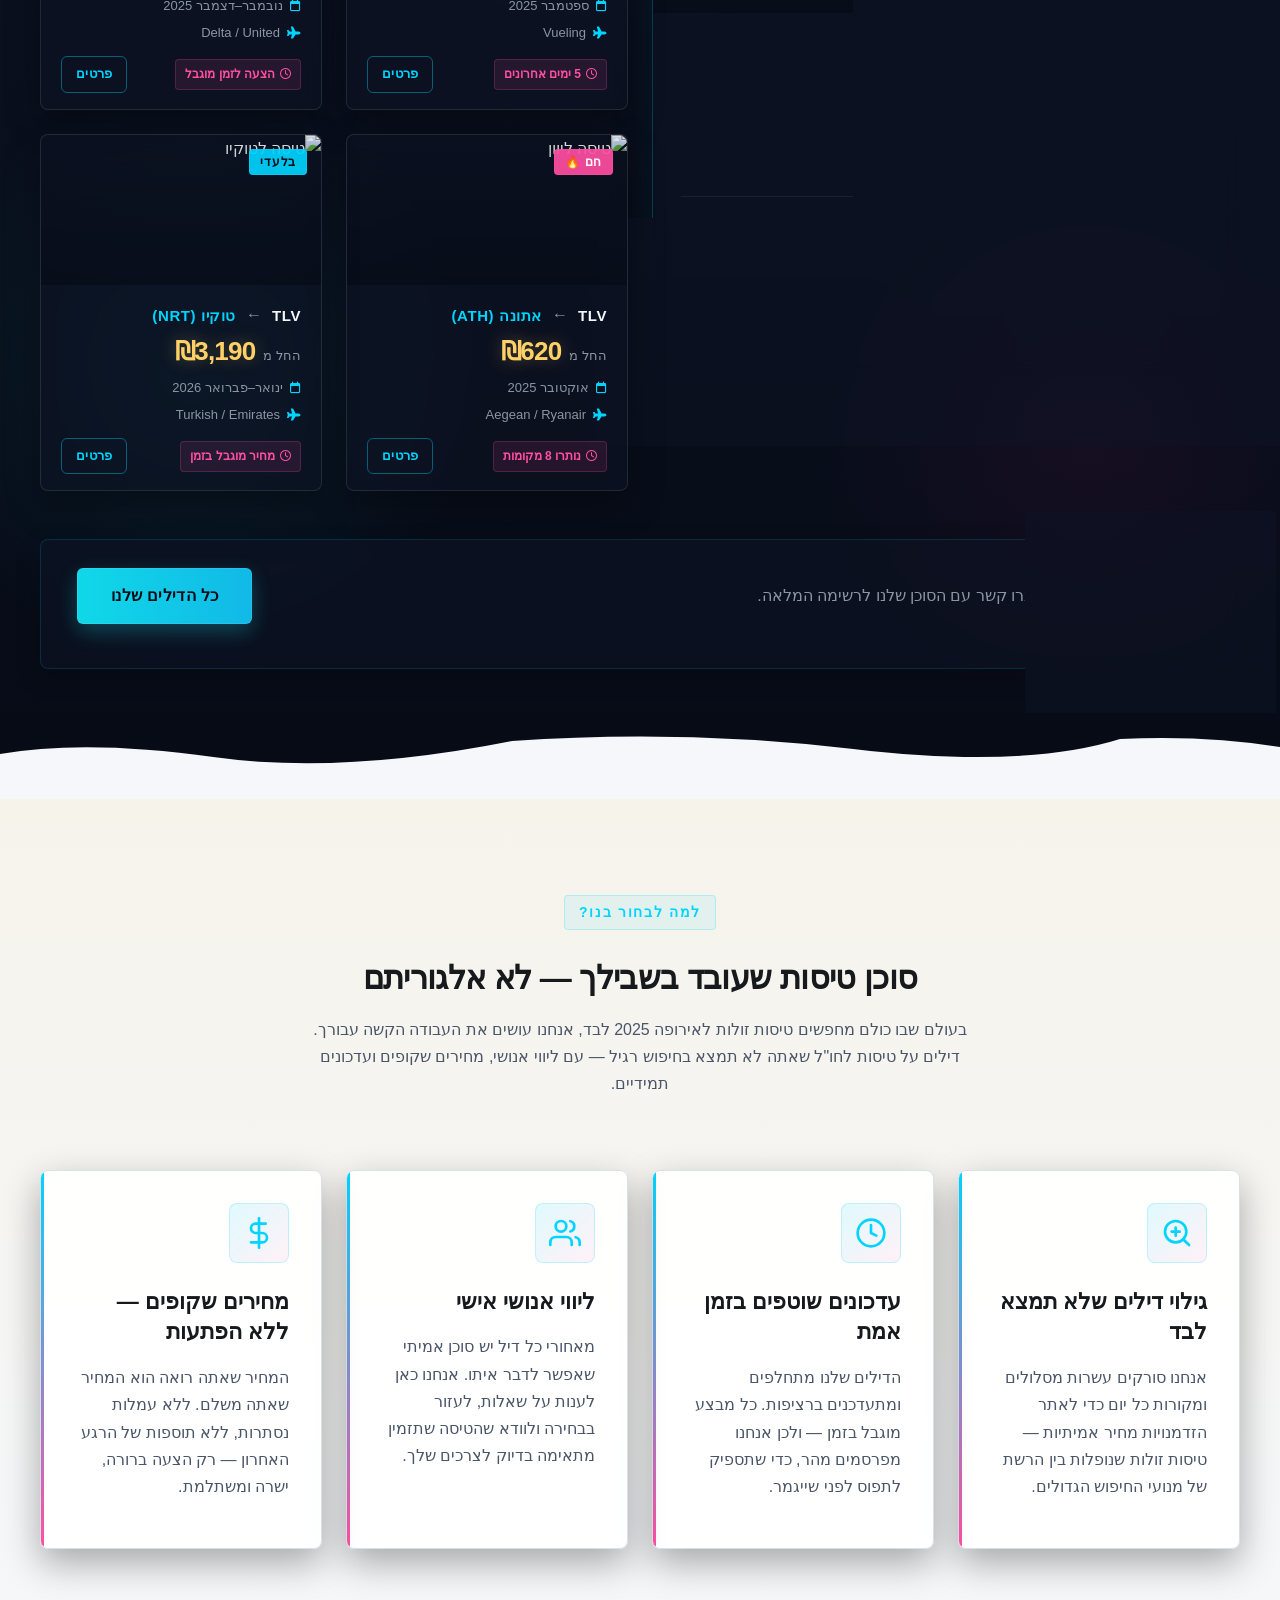
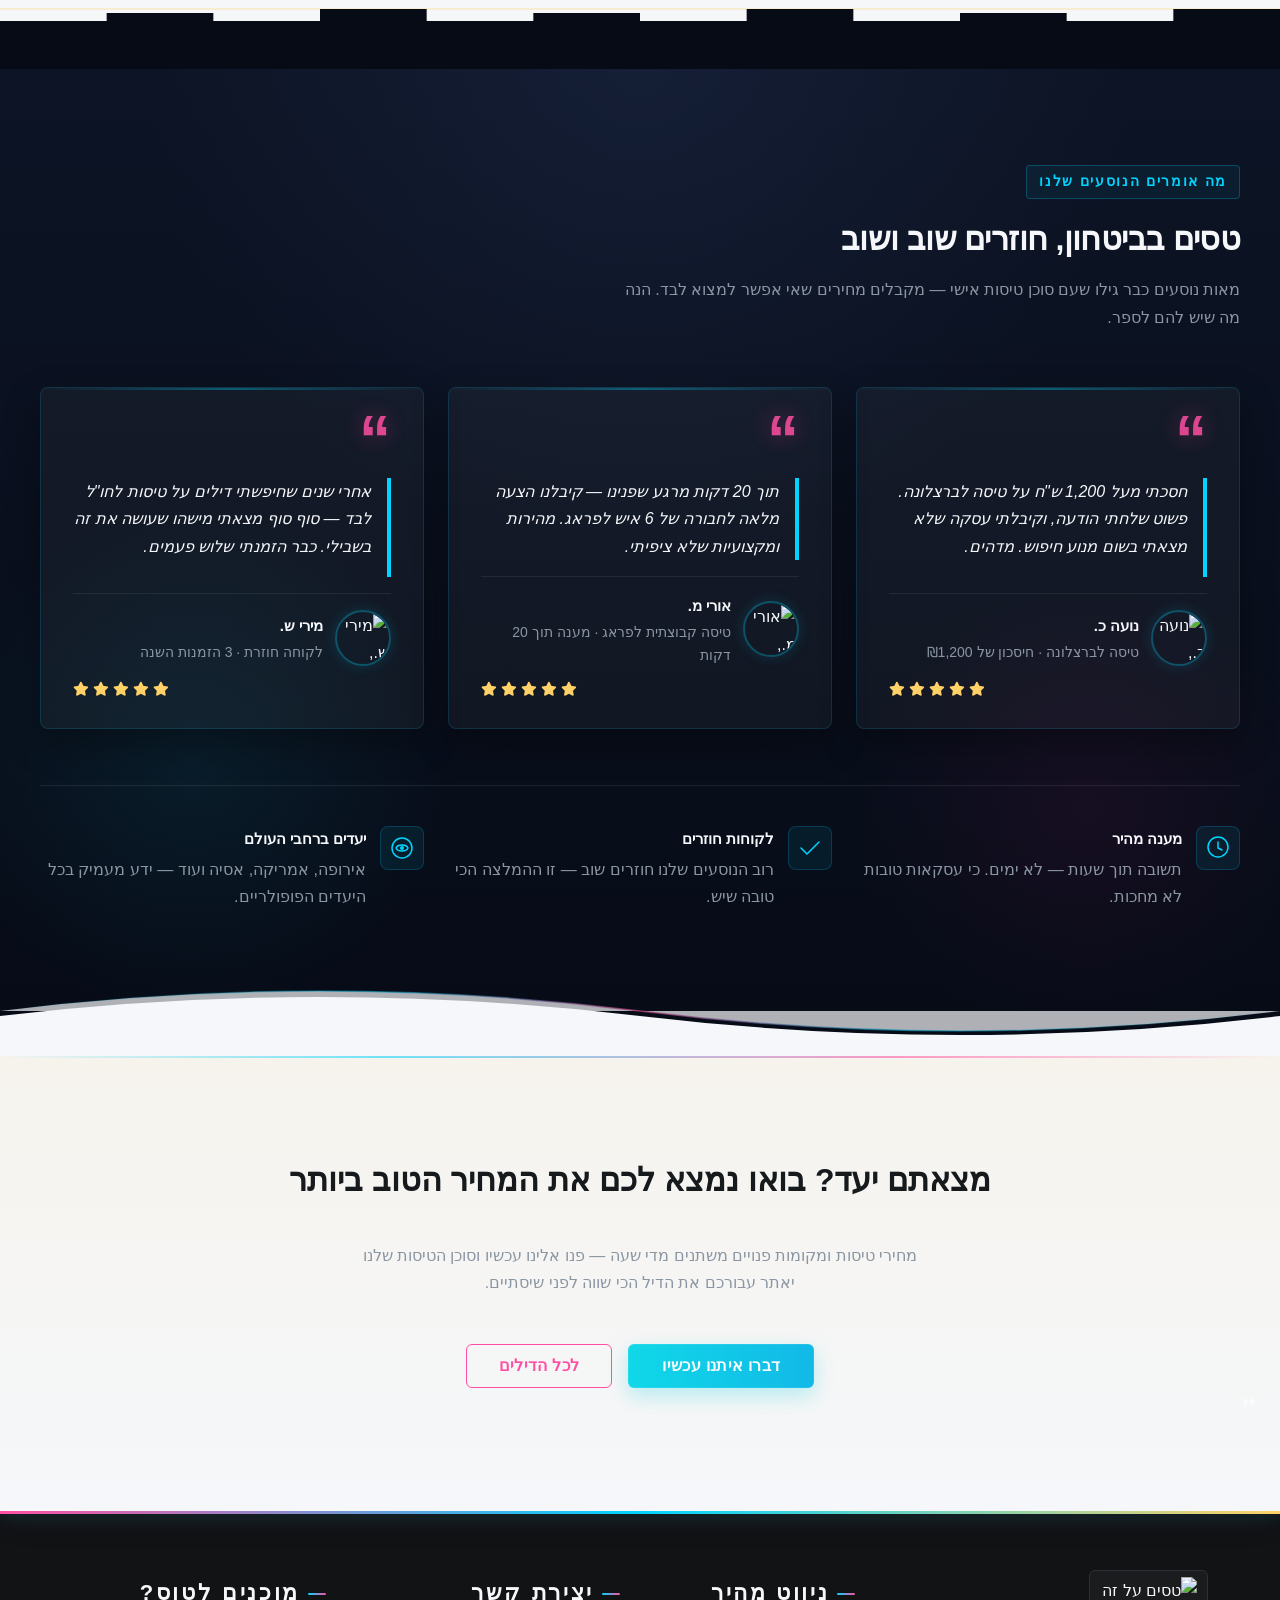
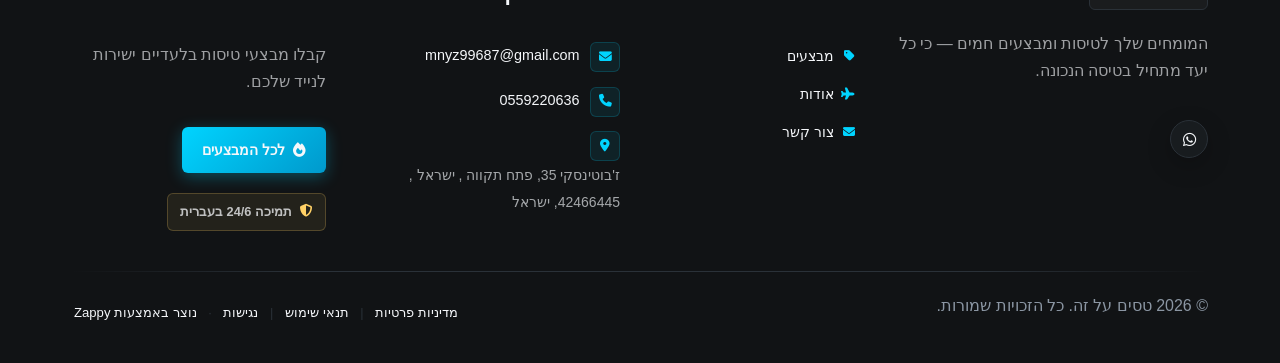
==== commit a77ed56b: "Background sync: Progressive GitHub Sync" ====
--- a/index.html
+++ b/index.html
@@ -210,27 +210,27 @@
 })();
 </script>
 <!-- End Zappy Analytics -->
-    <meta property="og:title" content="סוכן טיסות — טסים על זה">
-  <meta property="og:description" content="מחפשים טיסות זולות לחו״ל במחירים שלא תמצאו בשום מקום אחר? סוכן הטיסות טסים על זה מביא לכם מדי יום מבצעים בלעדיים לאירופה ולכל העולם. הזדמנויות שנגמרות מהר — היכנסו עכשיו!">
-  <meta property="og:type" content="website">
-  <meta property="og:locale" content="he_IL">
-  
-  <meta name="twitter:card" content="summary_large_image">
-  <meta name="twitter:title" content="סוכן טיסות — טסים על זה">
-  <meta name="twitter:description" content="מחפשים טיסות זולות לחו״ל במחירים שלא תמצאו בשום מקום אחר? סוכן הטיסות טסים על זה מביא לכם מדי יום מבצעים בלעדיים לאירופה ולכל העולם. הזדמנויות שנגמרות מהר — היכנסו עכשיו!">
-  
-  <link rel="stylesheet" href="https://cdnjs.cloudflare.com/ajax/libs/font-awesome/6.4.0/css/all.min.css">
+    <meta property="og:title" content="סוכן טיסות — טסים על זה" />
+  <meta property="og:description" content="מחפשים טיסות זולות לחו״ל במחירים שלא תמצאו בשום מקום אחר? סוכן הטיסות טסים על זה מביא לכם מדי יום מבצעים בלעדיים לאירופה ולכל העולם. הזדמנויות שנגמרות מהר — היכנסו עכשיו!" />
+  <meta property="og:type" content="website" />
+  <meta property="og:locale" content="he_IL" />
+  
+  <meta name="twitter:card" content="summary_large_image" />
+  <meta name="twitter:title" content="סוכן טיסות — טסים על זה" />
+  <meta name="twitter:description" content="מחפשים טיסות זולות לחו״ל במחירים שלא תמצאו בשום מקום אחר? סוכן הטיסות טסים על זה מביא לכם מדי יום מבצעים בלעדיים לאירופה ולכל העולם. הזדמנויות שנגמרות מהר — היכנסו עכשיו!" />
+  
+  <link rel="stylesheet" href="https://cdnjs.cloudflare.com/ajax/libs/font-awesome/6.4.0/css/all.min.css" />
 
     <!-- Favicons -->
-    <link rel="icon" type="image/x-icon" href="/assets/favicon.ico">
-    <link rel="icon" type="image/png" sizes="16x16" href="/assets/favicon-16x16.png">
-    <link rel="icon" type="image/png" sizes="32x32" href="/assets/favicon-32x32.png">
-    <link rel="icon" type="image/png" sizes="48x48" href="/assets/favicon-48x48.png">
-    <link rel="icon" type="image/png" sizes="192x192" href="/assets/favicon-192x192.png">
-    <link rel="icon" type="image/png" sizes="512x512" href="/assets/favicon-512x512.png">
-    <link rel="apple-touch-icon" href="/assets/apple-touch-icon.png">
+    <link rel="icon" type="image/x-icon" href="/assets/favicon.ico" />
+    <link rel="icon" type="image/png" sizes="16x16" href="/assets/favicon-16x16.png" />
+    <link rel="icon" type="image/png" sizes="32x32" href="/assets/favicon-32x32.png" />
+    <link rel="icon" type="image/png" sizes="48x48" href="/assets/favicon-48x48.png" />
+    <link rel="icon" type="image/png" sizes="192x192" href="/assets/favicon-192x192.png" />
+    <link rel="icon" type="image/png" sizes="512x512" href="/assets/favicon-512x512.png" />
+    <link rel="apple-touch-icon" href="/assets/apple-touch-icon.png" />
     <!-- Cookie Consent -->
-    <link rel="stylesheet" href="https://cdn.jsdelivr.net/npm/vanilla-cookieconsent@3/dist/cookieconsent.css">
+    <link rel="stylesheet" href="https://cdn.jsdelivr.net/npm/vanilla-cookieconsent@3/dist/cookieconsent.css" />
     <script src="https://cdn.jsdelivr.net/npm/vanilla-cookieconsent@3/dist/cookieconsent.umd.js"></script>
     <!-- Mickidum Accessibility Toolbar -->
     <script src="https://cdn.jsdelivr.net/gh/mickidum/acc_toolbar/acctoolbar/acctoolbar.min.js"></script>
@@ -318,23 +318,23 @@
   <nav class="navbar" dir="rtl">
   <button class="mobile-toggle" id="mobileToggle" aria-label="Menu">
     <svg class="hamburger-icon" width="24" height="24" viewBox="0 0 24 24" fill="none">
-      <path d="M3 12h18M3 6h18M3 18h18" stroke="currentColor" stroke-width="2" stroke-linecap="round"></path>
+      <path d="M3 12h18M3 6h18M3 18h18" stroke="currentColor" stroke-width="2" stroke-linecap="round"/>
     </svg>
     <svg class="close-icon" width="24" height="24" viewBox="0 0 24 24" fill="none" style="display: none;">
-      <path d="M18 6L6 18M6 6l12 12" stroke="currentColor" stroke-width="2" stroke-linecap="round"></path>
+      <path d="M18 6L6 18M6 6l12 12" stroke="currentColor" stroke-width="2" stroke-linecap="round"/>
     </svg>
   </button>
 
   <button class="phone-header-btn" data-phone="0559220636" aria-label="Call">
     <svg width="20" height="20" viewBox="0 0 24 24" fill="currentColor">
-      <path d="M22 16.92v3a2 2 0 0 1-2.18 2 19.79 19.79 0 0 1-8.63-3.07 19.5 19.5 0 0 1-6-6 19.79 19.79 0 0 1-3.07-8.67A2 2 0 0 1 4.11 2h3a2 2 0 0 1 2 1.72 12.84 12.84 0 0 0 .7 2.81 2 2 0 0 1-.45 2.11L8.09 9.91a16 16 0 0 0 6 6l1.27-1.27a2 2 0 0 1 2.11-.45 12.84 12.84 0 0 0 2.81.7A2 2 0 0 1 22 16.92z"></path>
+      <path d="M22 16.92v3a2 2 0 0 1-2.18 2 19.79 19.79 0 0 1-8.63-3.07 19.5 19.5 0 0 1-6-6 19.79 19.79 0 0 1-3.07-8.67A2 2 0 0 1 4.11 2h3a2 2 0 0 1 2 1.72 12.84 12.84 0 0 0 .7 2.81 2 2 0 0 1-.45 2.11L8.09 9.91a16 16 0 0 0 6 6l1.27-1.27a2 2 0 0 1 2.11-.45 12.84 12.84 0 0 0 2.81.7A2 2 0 0 1 22 16.92z"/>
     </svg>
   </button>
 
   <div class="nav-container">
     <div class="nav-right-group"><div class="nav-brand">
       <a href="/" class="logo-link">
-        <img class="logo" data-placeholder="logo" data-context="business logo" width="160" height="40" src="/assets/business-logo.webp" alt="טסים על זה">
+        <img class="logo" data-placeholder="logo" data-context="business logo" width="160" height="40" src="/assets/business-logo.webp" alt="טסים על זה" />
       </a>
     </div><ul class="nav-menu" id="navMenu"><li><a href="/deals">מבצעים</a></li><li><a href="/about">אודות</a></li></ul></div>
 
@@ -778,7 +778,7 @@
     <section class="index-hero-section" data-layout-spec="בית-hero" dir="rtl" data-hero-type="fullscreen-scrim" id="zappy-section-0">
   <!-- Background Image Layer -->
   <div class="index-hero-bg">
-    <div data-zappy-zoom-wrapper="true" data-element-id="img-1774384534097-i1pjawa3t" data-element-type="image" data-zappy-zoom-wrapper-width-mode="full" style="position: absolute !important; top: 0px !important; left: 0px !important; width: 100% !important; height: 100% !important; max-width: none !important; margin-left: 0px !important; margin-right: 0px !important; display: block !important; z-index: 1 !important; overflow: hidden !important;" data-zappy-zoom-clip="true" data-zappy-wrapper-margins-applied="true"><img data-hero-bg="true" data-placeholder="index-hero-image-1" data-context="Cinematic night runway scene at a major international airport. A wide-body commercial aircraft (Boeing or Airbus) taxiing or parked on a dramatic rain-wet tarmac reflecting blue and amber runway lights. The scene features bokeh runway lighting stretching into the distance, control tower silhouettes, and a deep navy-to-black sky with subtle route-line light trails. Atmosphere is premium, moody, and high-contrast — like a movie still. Colors: deep navy, electric cyan glow, amber bokeh. Ultra-realistic photography style." width="1920" height="1080" src="/assets/site-index-hero-image-1.webp" alt="מסלול נמל תעופה בלילה עם תאורת ראנוויי קינמטית" data-hero-background="true" data-element-type="image" data-element-id="img-1774384534097-i1pjawa3t" class="zappy-editable-image" style="object-position: 70% 57%; margin: 0px !important; position: absolute !important; left: -259.758% !important; top: 0% !important; width: 471.082% !important; height: 100% !important; max-width: none !important; max-height: none !important; display: block !important; object-fit: cover !important;" data-zappy-zoom="1" data-resize-handler-attached="true"></div>
+    <div data-zappy-zoom-wrapper="true" data-element-id="img-1774384534097-i1pjawa3t" data-element-type="image" data-zappy-zoom-wrapper-width-mode="full" style="position: absolute !important; top: 0px !important; left: 0px !important; width: 100% !important; height: 100% !important; max-width: none !important; margin-left: 0px !important; margin-right: 0px !important; display: block !important; z-index: 1 !important; overflow: hidden !important;" data-zappy-zoom-clip="true" data-zappy-wrapper-margins-applied="true"><img data-hero-bg="true" data-placeholder="index-hero-image-1" data-context="Cinematic night runway scene at a major international airport. A wide-body commercial aircraft (Boeing or Airbus) taxiing or parked on a dramatic rain-wet tarmac reflecting blue and amber runway lights. The scene features bokeh runway lighting stretching into the distance, control tower silhouettes, and a deep navy-to-black sky with subtle route-line light trails. Atmosphere is premium, moody, and high-contrast — like a movie still. Colors: deep navy, electric cyan glow, amber bokeh. Ultra-realistic photography style." width="1920" height="1080" src="/assets/site-index-hero-image-1.webp" alt="מסלול נמל תעופה בלילה עם תאורת ראנוויי קינמטית" data-hero-background="true" data-element-type="image" data-element-id="img-1774384534097-i1pjawa3t" class="zappy-editable-image" style="object-position: 70% 57%; margin: 0px !important; position: absolute !important; left: -259.758% !important; top: 0% !important; width: 471.082% !important; height: 100% !important; max-width: none !important; max-height: none !important; display: block !important; object-fit: cover !important;" data-zappy-zoom="1" data-resize-handler-attached="true" /></div>
   </div>
 
   <!-- Scrim Overlay -->
@@ -787,15 +787,15 @@
   <!-- Route-line texture overlay -->
   <div class="index-hero-texture" aria-hidden="true">
     <svg data-no-icon-edit="true" aria-hidden="true" viewBox="0 0 1200 700" preserveAspectRatio="xMidYMid slice" xmlns="http://www.w3.org/2000/svg" style="width:100%;height:100%;opacity:0.07;">
-      <circle cx="900" cy="200" r="180" fill="none" stroke="#00D4FF" stroke-width="0.8"></circle>
-      <circle cx="900" cy="200" r="260" fill="none" stroke="#00D4FF" stroke-width="0.5"></circle>
-      <circle cx="900" cy="200" r="340" fill="none" stroke="#00D4FF" stroke-width="0.3"></circle>
-      <line x1="200" y1="500" x2="1100" y2="100" stroke="#00D4FF" stroke-width="0.6" stroke-dasharray="8 14"></line>
-      <line x1="100" y1="600" x2="950" y2="150" stroke="#FF4FA3" stroke-width="0.4" stroke-dasharray="6 18"></line>
-      <line x1="300" y1="650" x2="1150" y2="200" stroke="#00D4FF" stroke-width="0.5" stroke-dasharray="4 20"></line>
-      <circle cx="900" cy="200" r="4" fill="#00D4FF" opacity="0.9"></circle>
-      <circle cx="200" cy="500" r="3" fill="#FF4FA3" opacity="0.7"></circle>
-      <circle cx="100" cy="600" r="3" fill="#00D4FF" opacity="0.6"></circle>
+      <circle cx="900" cy="200" r="180" fill="none" stroke="#00D4FF" stroke-width="0.8"/>
+      <circle cx="900" cy="200" r="260" fill="none" stroke="#00D4FF" stroke-width="0.5"/>
+      <circle cx="900" cy="200" r="340" fill="none" stroke="#00D4FF" stroke-width="0.3"/>
+      <line x1="200" y1="500" x2="1100" y2="100" stroke="#00D4FF" stroke-width="0.6" stroke-dasharray="8 14"/>
+      <line x1="100" y1="600" x2="950" y2="150" stroke="#FF4FA3" stroke-width="0.4" stroke-dasharray="6 18"/>
+      <line x1="300" y1="650" x2="1150" y2="200" stroke="#00D4FF" stroke-width="0.5" stroke-dasharray="4 20"/>
+      <circle cx="900" cy="200" r="4" fill="#00D4FF" opacity="0.9"/>
+      <circle cx="200" cy="500" r="3" fill="#FF4FA3" opacity="0.7"/>
+      <circle cx="100" cy="600" r="3" fill="#00D4FF" opacity="0.6"/>
     </svg>
   </div>
 
@@ -806,21 +806,21 @@
       <!-- Urgency badge -->
       <div class="index-hero-urgency">
         <span class="index-hero-urgency-dot" aria-hidden="true"></span>
-        <span style="">דילים חמים — מתעדכן כל יום</span>
+        <span style>דילים חמים — מתעדכן כל יום</span>
       </div>
 
       <!-- Main Headline -->
-      <h1 class="index-hero-h1">טסים על זה —<br>הדילים הכי שווים<br>על טיסות</h1>
+      <h1 class="index-hero-h1">טסים על זה —<br />הדילים הכי שווים<br />על טיסות</h1>
 
       <!-- Supporting subtitle -->
-      <h3 class="index-hero-subtitle" style="">סוכן טיסות אנושי שסורק, בודק ומעלה עסקאות בלעדיות בזמן אמת. אתם רק צריכים לבחור לאן.</h3>
+      <h3 class="index-hero-subtitle" style>סוכן טיסות אנושי שסורק, בודק ומעלה עסקאות בלעדיות בזמן אמת. אתם רק צריכים לבחור לאן.</h3>
 
       <!-- Featured fare line -->
       <div class="index-hero-fare">
         <p><span class="index-hero-fare-label">דיל מומלץ עכשיו</span>
         </p><div class="index-hero-fare-route">
           <span class="index-hero-fare-city">תל אביב ✈ ברצלונה</span>
-          <span class="index-hero-fare-price">החל מ־<strong>₪<span class="index-hero-fare-number" style="">1000</span></strong></span>
+          <span class="index-hero-fare-price">החל מ־<strong>₪<span class="index-hero-fare-number" style>1000</span></strong></span>
         </div>
       </div>
 
@@ -837,22 +837,22 @@
   <div class="index-hero-divider-wrapper">
     <svg data-no-icon-edit="true" aria-hidden="true" viewBox="0 0 1440 90" preserveAspectRatio="none" xmlns="http://www.w3.org/2000/svg">
       <!-- Cyan runway streaks -->
-      <line x1="0" y1="72" x2="400" y2="68" stroke="rgba(0,212,255,0.18)" stroke-width="1"></line>
-      <line x1="0" y1="78" x2="600" y2="74" stroke="rgba(0,212,255,0.10)" stroke-width="0.5"></line>
-      <line x1="1440" y1="70" x2="1000" y2="66" stroke="rgba(0,212,255,0.14)" stroke-width="0.8"></line>
+      <line x1="0" y1="72" x2="400" y2="68" stroke="rgba(0,212,255,0.18)" stroke-width="1"/>
+      <line x1="0" y1="78" x2="600" y2="74" stroke="rgba(0,212,255,0.10)" stroke-width="0.5"/>
+      <line x1="1440" y1="70" x2="1000" y2="66" stroke="rgba(0,212,255,0.14)" stroke-width="0.8"/>
       <!-- Angled gradient fade shape filling bottom -->
-      <path d="M0,90 L0,52 Q180,38 360,48 T720,42 Q900,36 1080,46 T1440,40 L1440,90 Z" fill="#060B16"></path>
+      <path d="M0,90 L0,52 Q180,38 360,48 T720,42 Q900,36 1080,46 T1440,40 L1440,90 Z" fill="#060B16"/>
     </svg>
   </div>
-<div class="zappy-icon-alignment-wrapper" style="display: flex; width: 100%; justify-content: center;"><a href="https://wa.me/972559220636" data-zappy-click-action="link" target="_blank" rel="noopener noreferrer" style="text-decoration: none; color: inherit; display: contents;"><svg xmlns="http://www.w3.org/2000/svg" aria-hidden="true" role="img" width="26" height="26" viewBox="0 0 256 258" data-icon="logos:whatsapp-icon" data-iconify="logos:whatsapp-icon" data-element-type="icon" data-element-id="icon-1774384669723-01rbo8q81" data-icon-type="iconify" data-size-adjusted="true" style="width: 26px !important; height: 26px !important; display: inline-block; vertical-align: -0.125em; color: rgb(0, 212, 255); cursor: pointer;" class="iconify iconify--logos" data-zappy-click-action="link"><defs><linearGradient id="IconifyId19d2191583258f0710" x1="50%" x2="50%" y1="100%" y2="0%"><stop offset="0%" stop-color="#1FAF38"></stop><stop offset="100%" stop-color="#60D669"></stop></linearGradient><linearGradient id="IconifyId19d2191583258f0711" x1="50%" x2="50%" y1="100%" y2="0%"><stop offset="0%" stop-color="#F9F9F9"></stop><stop offset="100%" stop-color="#FFF"></stop></linearGradient></defs><path fill="url(#IconifyId19d2191583258f0710)" d="M5.463 127.456c-.006 21.677 5.658 42.843 16.428 61.499L4.433 252.697l65.232-17.104a123 123 0 0 0 58.8 14.97h.054c67.815 0 123.018-55.183 123.047-123.01c.013-32.867-12.775-63.773-36.009-87.025c-23.23-23.25-54.125-36.061-87.043-36.076c-67.823 0-123.022 55.18-123.05 123.004"></path><path fill="url(#IconifyId19d2191583258f0711)" d="M1.07 127.416c-.007 22.457 5.86 44.38 17.014 63.704L0 257.147l67.571-17.717c18.618 10.151 39.58 15.503 60.91 15.511h.055c70.248 0 127.434-57.168 127.464-127.423c.012-34.048-13.236-66.065-37.3-90.15C194.633 13.286 162.633.014 128.536 0C58.276 0 1.099 57.16 1.071 127.416m40.24 60.376l-2.523-4.005c-10.606-16.864-16.204-36.352-16.196-56.363C22.614 69.029 70.138 21.52 128.576 21.52c28.3.012 54.896 11.044 74.9 31.06c20.003 20.018 31.01 46.628 31.003 74.93c-.026 58.395-47.551 105.91-105.943 105.91h-.042c-19.013-.01-37.66-5.116-53.922-14.765l-3.87-2.295l-40.098 10.513z"></path><path fill="#FFF" d="M96.678 74.148c-2.386-5.303-4.897-5.41-7.166-5.503c-1.858-.08-3.982-.074-6.104-.074c-2.124 0-5.575.799-8.492 3.984c-2.92 3.188-11.148 10.892-11.148 26.561s11.413 30.813 13.004 32.94c1.593 2.123 22.033 35.307 54.405 48.073c26.904 10.609 32.379 8.499 38.218 7.967c5.84-.53 18.844-7.702 21.497-15.139c2.655-7.436 2.655-13.81 1.859-15.142c-.796-1.327-2.92-2.124-6.105-3.716s-18.844-9.298-21.763-10.361c-2.92-1.062-5.043-1.592-7.167 1.597c-2.124 3.184-8.223 10.356-10.082 12.48c-1.857 2.129-3.716 2.394-6.9.801c-3.187-1.598-13.444-4.957-25.613-15.806c-9.468-8.442-15.86-18.867-17.718-22.056c-1.858-3.184-.199-4.91 1.398-6.497c1.431-1.427 3.186-3.719 4.78-5.578c1.588-1.86 2.118-3.187 3.18-5.311c1.063-2.126.531-3.986-.264-5.579c-.798-1.593-6.987-17.343-9.819-23.64"></path></svg></a></div></section>
-
-<section class="index-showcase-section" data-layout-spec="בית-showcase" dir="rtl" id="zappy-section-1"><svg xmlns="http://www.w3.org/2000/svg" aria-hidden="true" role="img" width="26" height="26" viewBox="0 0 256 258" data-icon="logos:whatsapp-icon" data-iconify="logos:whatsapp-icon" data-element-type="icon" data-element-id="icon-1774385043913-eib7vzybx" data-icon-type="iconify" data-size-adjusted="true" style="width: 26px !important; height: 26px !important; display: inline-block; vertical-align: -0.125em; color: rgb(255, 255, 255); cursor: pointer;" class="iconify iconify--logos" data-zappy-click-action="link"><defs><linearGradient id="IconifyId19d21970768aa18670" x1="50%" x2="50%" y1="100%" y2="0%"><stop offset="0%" stop-color="#1FAF38"></stop><stop offset="100%" stop-color="#60D669"></stop></linearGradient><linearGradient id="IconifyId19d21970768aa18671" x1="50%" x2="50%" y1="100%" y2="0%"><stop offset="0%" stop-color="#F9F9F9"></stop><stop offset="100%" stop-color="#FFF"></stop></linearGradient></defs><path fill="url(#IconifyId19d21970768aa18670)" d="M5.463 127.456c-.006 21.677 5.658 42.843 16.428 61.499L4.433 252.697l65.232-17.104a123 123 0 0 0 58.8 14.97h.054c67.815 0 123.018-55.183 123.047-123.01c.013-32.867-12.775-63.773-36.009-87.025c-23.23-23.25-54.125-36.061-87.043-36.076c-67.823 0-123.022 55.18-123.05 123.004"></path><path fill="url(#IconifyId19d21970768aa18671)" d="M1.07 127.416c-.007 22.457 5.86 44.38 17.014 63.704L0 257.147l67.571-17.717c18.618 10.151 39.58 15.503 60.91 15.511h.055c70.248 0 127.434-57.168 127.464-127.423c.012-34.048-13.236-66.065-37.3-90.15C194.633 13.286 162.633.014 128.536 0C58.276 0 1.099 57.16 1.071 127.416m40.24 60.376l-2.523-4.005c-10.606-16.864-16.204-36.352-16.196-56.363C22.614 69.029 70.138 21.52 128.576 21.52c28.3.012 54.896 11.044 74.9 31.06c20.003 20.018 31.01 46.628 31.003 74.93c-.026 58.395-47.551 105.91-105.943 105.91h-.042c-19.013-.01-37.66-5.116-53.922-14.765l-3.87-2.295l-40.098 10.513z"></path><path fill="#FFF" d="M96.678 74.148c-2.386-5.303-4.897-5.41-7.166-5.503c-1.858-.08-3.982-.074-6.104-.074c-2.124 0-5.575.799-8.492 3.984c-2.92 3.188-11.148 10.892-11.148 26.561s11.413 30.813 13.004 32.94c1.593 2.123 22.033 35.307 54.405 48.073c26.904 10.609 32.379 8.499 38.218 7.967c5.84-.53 18.844-7.702 21.497-15.139c2.655-7.436 2.655-13.81 1.859-15.142c-.796-1.327-2.92-2.124-6.105-3.716s-18.844-9.298-21.763-10.361c-2.92-1.062-5.043-1.592-7.167 1.597c-2.124 3.184-8.223 10.356-10.082 12.48c-1.857 2.129-3.716 2.394-6.9.801c-3.187-1.598-13.444-4.957-25.613-15.806c-9.468-8.442-15.86-18.867-17.718-22.056c-1.858-3.184-.199-4.91 1.398-6.497c1.431-1.427 3.186-3.719 4.78-5.578c1.588-1.86 2.118-3.187 3.18-5.311c1.063-2.126.531-3.986-.264-5.579c-.798-1.593-6.987-17.343-9.819-23.64"></path></svg><div class="zappy-icon-alignment-wrapper" style="display: flex; width: 100%; justify-content: flex-start;"><svg xmlns="http://www.w3.org/2000/svg" aria-hidden="true" role="img" width="24" height="24" viewBox="0 0 256 258" data-icon="logos:whatsapp-icon" data-iconify="logos:whatsapp-icon" data-element-type="icon" data-element-id="icon-1774384297643-swi6va8wu" data-icon-type="iconify" data-size-adjusted="true" style="display: inline-block; vertical-align: -0.125em; color: rgb(255, 255, 255); width: 24px; height: 24px;" class="iconify iconify--logos"><defs><linearGradient id="IconifyId19d218bac6137d6920" x1="50%" x2="50%" y1="100%" y2="0%"><stop offset="0%" stop-color="#1FAF38"></stop><stop offset="100%" stop-color="#60D669"></stop></linearGradient><linearGradient id="IconifyId19d218bac6137d6921" x1="50%" x2="50%" y1="100%" y2="0%"><stop offset="0%" stop-color="#F9F9F9"></stop><stop offset="100%" stop-color="#FFF"></stop></linearGradient></defs><path fill="url(#IconifyId19d218bac6137d6920)" d="M5.463 127.456c-.006 21.677 5.658 42.843 16.428 61.499L4.433 252.697l65.232-17.104a123 123 0 0 0 58.8 14.97h.054c67.815 0 123.018-55.183 123.047-123.01c.013-32.867-12.775-63.773-36.009-87.025c-23.23-23.25-54.125-36.061-87.043-36.076c-67.823 0-123.022 55.18-123.05 123.004"></path><path fill="url(#IconifyId19d218bac6137d6921)" d="M1.07 127.416c-.007 22.457 5.86 44.38 17.014 63.704L0 257.147l67.571-17.717c18.618 10.151 39.58 15.503 60.91 15.511h.055c70.248 0 127.434-57.168 127.464-127.423c.012-34.048-13.236-66.065-37.3-90.15C194.633 13.286 162.633.014 128.536 0C58.276 0 1.099 57.16 1.071 127.416m40.24 60.376l-2.523-4.005c-10.606-16.864-16.204-36.352-16.196-56.363C22.614 69.029 70.138 21.52 128.576 21.52c28.3.012 54.896 11.044 74.9 31.06c20.003 20.018 31.01 46.628 31.003 74.93c-.026 58.395-47.551 105.91-105.943 105.91h-.042c-19.013-.01-37.66-5.116-53.922-14.765l-3.87-2.295l-40.098 10.513z"></path><path fill="#FFF" d="M96.678 74.148c-2.386-5.303-4.897-5.41-7.166-5.503c-1.858-.08-3.982-.074-6.104-.074c-2.124 0-5.575.799-8.492 3.984c-2.92 3.188-11.148 10.892-11.148 26.561s11.413 30.813 13.004 32.94c1.593 2.123 22.033 35.307 54.405 48.073c26.904 10.609 32.379 8.499 38.218 7.967c5.84-.53 18.844-7.702 21.497-15.139c2.655-7.436 2.655-13.81 1.859-15.142c-.796-1.327-2.92-2.124-6.105-3.716s-18.844-9.298-21.763-10.361c-2.92-1.062-5.043-1.592-7.167 1.597c-2.124 3.184-8.223 10.356-10.082 12.48c-1.857 2.129-3.716 2.394-6.9.801c-3.187-1.598-13.444-4.957-25.613-15.806c-9.468-8.442-15.86-18.867-17.718-22.056c-1.858-3.184-.199-4.91 1.398-6.497c1.431-1.427 3.186-3.719 4.78-5.578c1.588-1.86 2.118-3.187 3.18-5.311c1.063-2.126.531-3.986-.264-5.579c-.798-1.593-6.987-17.343-9.819-23.64"></path></svg></div>
+<div class="zappy-icon-alignment-wrapper" style="display: flex; width: 100%; justify-content: center;"><a href="https://wa.me/972559220636" data-zappy-click-action="link" target="_blank" rel="noopener noreferrer" style="text-decoration: none; color: inherit; display: contents;"><svg xmlns="http://www.w3.org/2000/svg" aria-hidden="true" role="img" width="26" height="26" viewBox="0 0 256 258" data-icon="logos:whatsapp-icon" data-iconify="logos:whatsapp-icon" data-element-type="icon" data-element-id="icon-1774384669723-01rbo8q81" data-icon-type="iconify" data-size-adjusted="true" style="width: 26px !important; height: 26px !important; display: inline-block; vertical-align: -0.125em; color: rgb(0, 212, 255); cursor: pointer;" class="iconify iconify--logos" data-zappy-click-action="link"><defs><linearGradient id="IconifyId19d2191583258f0710" x1="50%" x2="50%" y1="100%" y2="0%"><stop offset="0%" stop-color="#1FAF38"/><stop offset="100%" stop-color="#60D669"/></linearGradient><linearGradient id="IconifyId19d2191583258f0711" x1="50%" x2="50%" y1="100%" y2="0%"><stop offset="0%" stop-color="#F9F9F9"/><stop offset="100%" stop-color="#FFF"/></linearGradient></defs><path fill="url(#IconifyId19d2191583258f0710)" d="M5.463 127.456c-.006 21.677 5.658 42.843 16.428 61.499L4.433 252.697l65.232-17.104a123 123 0 0 0 58.8 14.97h.054c67.815 0 123.018-55.183 123.047-123.01c.013-32.867-12.775-63.773-36.009-87.025c-23.23-23.25-54.125-36.061-87.043-36.076c-67.823 0-123.022 55.18-123.05 123.004"/><path fill="url(#IconifyId19d2191583258f0711)" d="M1.07 127.416c-.007 22.457 5.86 44.38 17.014 63.704L0 257.147l67.571-17.717c18.618 10.151 39.58 15.503 60.91 15.511h.055c70.248 0 127.434-57.168 127.464-127.423c.012-34.048-13.236-66.065-37.3-90.15C194.633 13.286 162.633.014 128.536 0C58.276 0 1.099 57.16 1.071 127.416m40.24 60.376l-2.523-4.005c-10.606-16.864-16.204-36.352-16.196-56.363C22.614 69.029 70.138 21.52 128.576 21.52c28.3.012 54.896 11.044 74.9 31.06c20.003 20.018 31.01 46.628 31.003 74.93c-.026 58.395-47.551 105.91-105.943 105.91h-.042c-19.013-.01-37.66-5.116-53.922-14.765l-3.87-2.295l-40.098 10.513z"/><path fill="#FFF" d="M96.678 74.148c-2.386-5.303-4.897-5.41-7.166-5.503c-1.858-.08-3.982-.074-6.104-.074c-2.124 0-5.575.799-8.492 3.984c-2.92 3.188-11.148 10.892-11.148 26.561s11.413 30.813 13.004 32.94c1.593 2.123 22.033 35.307 54.405 48.073c26.904 10.609 32.379 8.499 38.218 7.967c5.84-.53 18.844-7.702 21.497-15.139c2.655-7.436 2.655-13.81 1.859-15.142c-.796-1.327-2.92-2.124-6.105-3.716s-18.844-9.298-21.763-10.361c-2.92-1.062-5.043-1.592-7.167 1.597c-2.124 3.184-8.223 10.356-10.082 12.48c-1.857 2.129-3.716 2.394-6.9.801c-3.187-1.598-13.444-4.957-25.613-15.806c-9.468-8.442-15.86-18.867-17.718-22.056c-1.858-3.184-.199-4.91 1.398-6.497c1.431-1.427 3.186-3.719 4.78-5.578c1.588-1.86 2.118-3.187 3.18-5.311c1.063-2.126.531-3.986-.264-5.579c-.798-1.593-6.987-17.343-9.819-23.64"/></svg></a></div></section>
+
+<section class="index-showcase-section" data-layout-spec="בית-showcase" dir="rtl" id="zappy-section-1"><div class="zappy-icon-alignment-wrapper" style="display: flex; width: 100%; justify-content: flex-start;"></div>
   <div class="showcase-container">
     <!-- Section Header -->
     <div class="showcase-header">
       <div class="showcase-header-text">
         <p><span class="showcase-eyebrow">✈ דילים בלעדיים</span>
-        </p><h2 class="showcase-title">הדילים הכי שווים<br><span class="showcase-title-accent">שמצאנו עכשיו</span></h2>
+        </p><h2 class="showcase-title">הדילים הכי שווים<br /><span class="showcase-title-accent">שמצאנו עכשיו</span></h2>
         <p class="showcase-subtitle">בחרנו בשבילכם את ההצעות הכי חמות על טיסות לחו"ל — מחירים שלא תמצאו בשום מקום אחר. כל דיל נבחר ידנית על ידי סוכן טיסות מנוסה.</p>
       </div>
     </div>
@@ -863,7 +863,7 @@
       <!-- Featured Deal Card -->
       <article class="deal-card deal-card--featured" data-grid-item-index="0">
         <div class="deal-card__image-wrap">
-          <img data-placeholder="index-showcase-image-1" data-context="Aerial view of a stunning European city at dusk — Paris or Rome — with glowing city lights and an airplane silhouette in the sky, cinematic dark blue tones, premium travel photography" width="600" height="400" src="/assets/site-index-showcase-image-1.webp" alt="טיסה לאירופה — דיל מיוחד" class="deal-card__image zappy-editable-image" data-element-type="image" data-element-id="img-1774384297646-blh8sdjqe" data-original-position="static" style="position: relative;" data-resize-handler-attached="true">
+          <img data-placeholder="index-showcase-image-1" data-context="Aerial view of a stunning European city at dusk — Paris or Rome — with glowing city lights and an airplane silhouette in the sky, cinematic dark blue tones, premium travel photography" width="600" height="400" src="/assets/site-index-showcase-image-1.webp" alt="טיסה לאירופה — דיל מיוחד" class="deal-card__image zappy-editable-image" data-element-type="image" data-element-id="img-1774384297646-blh8sdjqe" data-original-position="static" style="position: relative;" data-resize-handler-attached="true" />
           <div class="deal-card__image-overlay"></div>
           <p><span class="deal-chip deal-chip--hot">🔥 הכי מבוקש</span>
         </p></div>
@@ -896,7 +896,7 @@
         <!-- Secondary Deal 1 -->
         <article class="deal-card deal-card--secondary">
           <div class="deal-card__image-wrap deal-card__image-wrap--sm">
-            <img data-placeholder="index-showcase-image-2" data-context="Beautiful beach in Barcelona or Malaga Spain, turquoise Mediterranean sea, sunny summer day, travel destination photography" width="400" height="220" src="/assets/site-index-showcase-image-2.webp" alt="טיסה לספרד" class="deal-card__image zappy-editable-image" data-element-type="image" data-element-id="img-1774384297646-0517x5b2h" data-original-position="static" style="position: relative;" data-resize-handler-attached="true">
+            <img data-placeholder="index-showcase-image-2" data-context="Beautiful beach in Barcelona or Malaga Spain, turquoise Mediterranean sea, sunny summer day, travel destination photography" width="400" height="220" src="/assets/site-index-showcase-image-2.webp" alt="טיסה לספרד" class="deal-card__image zappy-editable-image" data-element-type="image" data-element-id="img-1774384297646-0517x5b2h" data-original-position="static" style="position: relative;" data-resize-handler-attached="true" />
             <div class="deal-card__image-overlay"></div>
             <p><span class="deal-chip deal-chip--sale">מבצע</span>
           </p></div>
@@ -924,7 +924,7 @@
         <!-- Secondary Deal 2 -->
         <article class="deal-card deal-card--secondary">
           <div class="deal-card__image-wrap deal-card__image-wrap--sm">
-            <img data-placeholder="index-showcase-image-3" data-context="New York City skyline at night with illuminated skyscrapers, Brooklyn Bridge, cinematic long-exposure photography, travel destination" width="400" height="220" src="/assets/site-index-showcase-image-3.webp" alt="טיסה לניו יורק" class="deal-card__image zappy-editable-image" data-element-type="image" data-element-id="img-1774384297646-c5iueqh0j" data-original-position="static" style="position: relative;" data-resize-handler-attached="true">
+            <img data-placeholder="index-showcase-image-3" data-context="New York City skyline at night with illuminated skyscrapers, Brooklyn Bridge, cinematic long-exposure photography, travel destination" width="400" height="220" src="/assets/site-index-showcase-image-3.webp" alt="טיסה לניו יורק" class="deal-card__image zappy-editable-image" data-element-type="image" data-element-id="img-1774384297646-c5iueqh0j" data-original-position="static" style="position: relative;" data-resize-handler-attached="true" />
             <div class="deal-card__image-overlay"></div>
             <p><span class="deal-chip deal-chip--new">חדש</span>
           </p></div>
@@ -952,7 +952,7 @@
         <!-- Secondary Deal 3 -->
         <article class="deal-card deal-card--secondary">
           <div class="deal-card__image-wrap deal-card__image-wrap--sm">
-            <img data-placeholder="index-showcase-image-4" data-context="Iconic Santorini Greece white buildings with blue domes overlooking the Aegean Sea, golden hour light, premium travel photography" width="400" height="220" src="/assets/site-index-showcase-image-4.webp" alt="טיסה ליוון" class="deal-card__image zappy-editable-image" data-element-type="image" data-element-id="img-1774384297646-4mwr1ae76" data-original-position="static" style="position: relative;" data-resize-handler-attached="true">
+            <img data-placeholder="index-showcase-image-4" data-context="Iconic Santorini Greece white buildings with blue domes overlooking the Aegean Sea, golden hour light, premium travel photography" width="400" height="220" src="/assets/site-index-showcase-image-4.webp" alt="טיסה ליוון" class="deal-card__image zappy-editable-image" data-element-type="image" data-element-id="img-1774384297646-4mwr1ae76" data-original-position="static" style="position: relative;" data-resize-handler-attached="true" />
             <div class="deal-card__image-overlay"></div>
             <p><span class="deal-chip deal-chip--hot">חם 🔥</span>
           </p></div>
@@ -980,7 +980,7 @@
         <!-- Secondary Deal 4 -->
         <article class="deal-card deal-card--secondary">
           <div class="deal-card__image-wrap deal-card__image-wrap--sm">
-            <img data-placeholder="index-showcase-image-5" data-context="Stunning view of Tokyo Japan at night with neon lights, Mount Fuji in background, cinematic travel photography, premium destination" width="400" height="220" src="/assets/site-index-showcase-image-5.webp" alt="טיסה לטוקיו" class="deal-card__image zappy-editable-image" data-element-type="image" data-element-id="img-1774384297646-lmodt2lkl" data-original-position="static" style="position: relative;" data-resize-handler-attached="true">
+            <img data-placeholder="index-showcase-image-5" data-context="Stunning view of Tokyo Japan at night with neon lights, Mount Fuji in background, cinematic travel photography, premium destination" width="400" height="220" src="/assets/site-index-showcase-image-5.webp" alt="טיסה לטוקיו" class="deal-card__image zappy-editable-image" data-element-type="image" data-element-id="img-1774384297646-lmodt2lkl" data-original-position="static" style="position: relative;" data-resize-handler-attached="true" />
             <div class="deal-card__image-overlay"></div>
             <p><span class="deal-chip deal-chip--sale">בלעדי</span>
           </p></div>
@@ -1020,7 +1020,7 @@
   <!-- Bottom Divider: beam-of-light clipped shape -->
   <div class="showcase-divider-wrapper">
     <svg aria-hidden="true" viewBox="0 0 1200 90" preserveAspectRatio="none" xmlns="http://www.w3.org/2000/svg">
-      <path d="M0,90 L0,45 Q80,30 200,48 T480,32 Q640,20 800,40 T1050,30 Q1130,26 1200,38 L1200,90 Z" fill="#F5F7FA"></path>
+      <path d="M0,90 L0,45 Q80,30 200,48 T480,32 Q640,20 800,40 T1050,30 Q1130,26 1200,38 L1200,90 Z" fill="#F5F7FA"/>
     </svg>
   </div>
 </section>
@@ -1042,10 +1042,10 @@
       <article class="index-benefit-card">
         <div class="index-benefit-icon-wrap">
           <svg data-element-type="icon" data-icon-type="svg" xmlns="http://www.w3.org/2000/svg" width="32" height="32" viewBox="0 0 24 24" fill="none" stroke="currentColor" stroke-width="2" stroke-linecap="round" stroke-linejoin="round" aria-hidden="true">
-            <circle cx="11" cy="11" r="8"></circle>
-            <line x1="21" y1="21" x2="16.65" y2="16.65"></line>
-            <line x1="11" y1="8" x2="11" y2="14"></line>
-            <line x1="8" y1="11" x2="14" y2="11"></line>
+            <circle cx="11" cy="11" r="8"/>
+            <line x1="21" y1="21" x2="16.65" y2="16.65"/>
+            <line x1="11" y1="8" x2="11" y2="14"/>
+            <line x1="8" y1="11" x2="14" y2="11"/>
           </svg>
         </div>
         <div class="index-benefit-content">
@@ -1058,8 +1058,8 @@
       <article class="index-benefit-card">
         <div class="index-benefit-icon-wrap">
           <svg data-element-type="icon" data-icon-type="svg" xmlns="http://www.w3.org/2000/svg" width="32" height="32" viewBox="0 0 24 24" fill="none" stroke="currentColor" stroke-width="2" stroke-linecap="round" stroke-linejoin="round" aria-hidden="true">
-            <path d="M12 2a10 10 0 1 0 0 20A10 10 0 0 0 12 2z"></path>
-            <polyline points="12 6 12 12 16 14"></polyline>
+            <path d="M12 2a10 10 0 1 0 0 20A10 10 0 0 0 12 2z"/>
+            <polyline points="12 6 12 12 16 14"/>
           </svg>
         </div>
         <div class="index-benefit-content">
@@ -1072,10 +1072,10 @@
       <article class="index-benefit-card">
         <div class="index-benefit-icon-wrap">
           <svg data-element-type="icon" data-icon-type="svg" xmlns="http://www.w3.org/2000/svg" width="32" height="32" viewBox="0 0 24 24" fill="none" stroke="currentColor" stroke-width="2" stroke-linecap="round" stroke-linejoin="round" aria-hidden="true">
-            <path d="M17 21v-2a4 4 0 0 0-4-4H5a4 4 0 0 0-4 4v2"></path>
-            <circle cx="9" cy="7" r="4"></circle>
-            <path d="M23 21v-2a4 4 0 0 0-3-3.87"></path>
-            <path d="M16 3.13a4 4 0 0 1 0 7.75"></path>
+            <path d="M17 21v-2a4 4 0 0 0-4-4H5a4 4 0 0 0-4 4v2"/>
+            <circle cx="9" cy="7" r="4"/>
+            <path d="M23 21v-2a4 4 0 0 0-3-3.87"/>
+            <path d="M16 3.13a4 4 0 0 1 0 7.75"/>
           </svg>
         </div>
         <div class="index-benefit-content">
@@ -1088,8 +1088,8 @@
       <article class="index-benefit-card">
         <div class="index-benefit-icon-wrap">
           <svg data-element-type="icon" data-icon-type="svg" xmlns="http://www.w3.org/2000/svg" width="32" height="32" viewBox="0 0 24 24" fill="none" stroke="currentColor" stroke-width="2" stroke-linecap="round" stroke-linejoin="round" aria-hidden="true">
-            <line x1="12" y1="1" x2="12" y2="23"></line>
-            <path d="M17 5H9.5a3.5 3.5 0 0 0 0 7h5a3.5 3.5 0 0 1 0 7H6"></path>
+            <line x1="12" y1="1" x2="12" y2="23"/>
+            <path d="M17 5H9.5a3.5 3.5 0 0 0 0 7h5a3.5 3.5 0 0 1 0 7H6"/>
           </svg>
         </div>
         <div class="index-benefit-content">
@@ -1105,9 +1105,9 @@
   <div class="index-benefits-divider-wrapper">
     <svg aria-hidden="true" viewBox="0 0 1200 72" preserveAspectRatio="none" xmlns="http://www.w3.org/2000/svg">
       <!-- Gold inset line -->
-      <line x1="0" y1="12" x2="1200" y2="12" stroke="#FFD166" stroke-width="1.2" opacity="0.55"></line>
+      <line x1="0" y1="12" x2="1200" y2="12" stroke="#FFD166" stroke-width="1.2" opacity="0.55"/>
       <!-- Stepped pixel edge filling bottom (charcoal = bg-dark) -->
-      <path d="M0,72 L0,24 L100,24 L100,16 L200,16 L200,24 L300,24 L300,12 L400,12 L400,24 L500,24 L500,16 L600,16 L600,24 L700,24 L700,12 L800,12 L800,24 L900,24 L900,16 L1000,16 L1000,24 L1100,24 L1100,12 L1200,12 L1200,72 Z" fill="#060B16"></path>
+      <path d="M0,72 L0,24 L100,24 L100,16 L200,16 L200,24 L300,24 L300,12 L400,12 L400,24 L500,24 L500,16 L600,16 L600,24 L700,24 L700,12 L800,12 L800,24 L900,24 L900,16 L1000,16 L1000,24 L1100,24 L1100,12 L1200,12 L1200,72 Z" fill="#060B16"/>
     </svg>
   </div>
 
@@ -1134,7 +1134,7 @@
         </blockquote>
         <div class="index-review-meta">
           <figure class="index-review-avatar">
-            <img data-placeholder="index-reviews-image-1" data-context="Portrait of a happy Israeli female traveler in her 30s, smiling confidently, warm cinematic lighting, dark moody background, premium travel aesthetic" width="56" height="56" src="/assets/site-index-reviews-image-1.webp" alt="נועה כ., נוסעת מרוצה">
+            <img data-placeholder="index-reviews-image-1" data-context="Portrait of a happy Israeli female traveler in her 30s, smiling confidently, warm cinematic lighting, dark moody background, premium travel aesthetic" width="56" height="56" src="/assets/site-index-reviews-image-1.webp" alt="נועה כ., נוסעת מרוצה" />
           </figure>
           <div class="index-review-person">
             <strong class="index-review-name">נועה כ.</strong>
@@ -1154,7 +1154,7 @@
         </blockquote>
         <div class="index-review-meta">
           <figure class="index-review-avatar">
-            <img data-placeholder="index-reviews-image-2" data-context="Portrait of a cheerful Israeli man in his 40s, casual travel style, warm cinematic lighting, dark premium background, flight deals travel photography" width="56" height="56" src="/assets/site-index-reviews-image-2.webp" alt="אורי מ., נוסע מרוצה">
+            <img data-placeholder="index-reviews-image-2" data-context="Portrait of a cheerful Israeli man in his 40s, casual travel style, warm cinematic lighting, dark premium background, flight deals travel photography" width="56" height="56" src="/assets/site-index-reviews-image-2.webp" alt="אורי מ., נוסע מרוצה" />
           </figure>
           <div class="index-review-person">
             <strong class="index-review-name">אורי מ.</strong>
@@ -1174,7 +1174,7 @@
         </blockquote>
         <div class="index-review-meta">
           <figure class="index-review-avatar">
-            <img data-placeholder="index-reviews-image-3" data-context="Portrait of a smiling Israeli woman in her 50s, experienced traveler, warm cinematic lighting, dark moody premium background, trust and confidence" width="56" height="56" src="/assets/site-index-reviews-image-3.webp" alt="מירי ש., לקוחה חוזרת">
+            <img data-placeholder="index-reviews-image-3" data-context="Portrait of a smiling Israeli woman in her 50s, experienced traveler, warm cinematic lighting, dark moody premium background, trust and confidence" width="56" height="56" src="/assets/site-index-reviews-image-3.webp" alt="מירי ש., לקוחה חוזרת" />
           </figure>
           <div class="index-review-person">
             <strong class="index-review-name">מירי ש.</strong>
@@ -1197,8 +1197,8 @@
         <div class="index-reassurance-item">
           <div class="index-reassurance-icon" aria-hidden="true">
             <svg data-element-type="icon" data-icon-type="svg" width="28" height="28" viewBox="0 0 28 28" fill="none" xmlns="http://www.w3.org/2000/svg">
-              <path d="M14 3C8.477 3 4 7.477 4 13C4 18.523 8.477 23 14 23C19.523 23 24 18.523 24 13C24 7.477 19.523 3 14 3Z" stroke="currentColor" stroke-width="1.5" stroke-linecap="round"></path>
-              <path d="M14 8V14L18 16" stroke="currentColor" stroke-width="1.5" stroke-linecap="round" stroke-linejoin="round"></path>
+              <path d="M14 3C8.477 3 4 7.477 4 13C4 18.523 8.477 23 14 23C19.523 23 24 18.523 24 13C24 7.477 19.523 3 14 3Z" stroke="currentColor" stroke-width="1.5" stroke-linecap="round"/>
+              <path d="M14 8V14L18 16" stroke="currentColor" stroke-width="1.5" stroke-linecap="round" stroke-linejoin="round"/>
             </svg>
           </div>
           <div class="index-reassurance-text">
@@ -1210,7 +1210,7 @@
         <div class="index-reassurance-item">
           <div class="index-reassurance-icon" aria-hidden="true">
             <svg data-element-type="icon" data-icon-type="svg" width="28" height="28" viewBox="0 0 28 28" fill="none" xmlns="http://www.w3.org/2000/svg">
-              <path d="M5 14L11 20L23 8" stroke="currentColor" stroke-width="1.5" stroke-linecap="round" stroke-linejoin="round"></path>
+              <path d="M5 14L11 20L23 8" stroke="currentColor" stroke-width="1.5" stroke-linecap="round" stroke-linejoin="round"/>
             </svg>
           </div>
           <div class="index-reassurance-text">
@@ -1222,9 +1222,9 @@
         <div class="index-reassurance-item">
           <div class="index-reassurance-icon" aria-hidden="true">
             <svg data-element-type="icon" data-icon-type="svg" width="28" height="28" viewBox="0 0 28 28" fill="none" xmlns="http://www.w3.org/2000/svg">
-              <circle cx="14" cy="14" r="10" stroke="currentColor" stroke-width="1.5"></circle>
-              <path d="M8 14C9.5 10 18.5 10 20 14C18.5 18 9.5 18 8 14Z" stroke="currentColor" stroke-width="1.5" stroke-linecap="round"></path>
-              <circle cx="14" cy="14" r="2" fill="currentColor"></circle>
+              <circle cx="14" cy="14" r="10" stroke="currentColor" stroke-width="1.5"/>
+              <path d="M8 14C9.5 10 18.5 10 20 14C18.5 18 9.5 18 8 14Z" stroke="currentColor" stroke-width="1.5" stroke-linecap="round"/>
+              <circle cx="14" cy="14" r="2" fill="currentColor"/>
             </svg>
           </div>
           <div class="index-reassurance-text">
@@ -1243,16 +1243,16 @@
   <div class="index-reviews-divider-wrapper">
     <svg aria-hidden="true" viewBox="0 0 1200 90" preserveAspectRatio="none" xmlns="http://www.w3.org/2000/svg">
       <!-- Glow arc line -->
-      <path d="M0,45 Q300,5 600,45 Q900,85 1200,45" fill="var(--bg-light)" stroke="url(#routeGlow)" stroke-width="1.5" opacity="0.7"></path>
+      <path d="M0,45 Q300,5 600,45 Q900,85 1200,45" fill="var(--bg-light)" stroke="url(#routeGlow)" stroke-width="1.5" opacity="0.7"/>
       <!-- Fill bottom to next section -->
-      <path d="M0,90 L0,50 Q300,12 600,50 Q900,88 1200,50 L1200,90 Z" fill="var(--bg-light)"></path>
+      <path d="M0,90 L0,50 Q300,12 600,50 Q900,88 1200,50 L1200,90 Z" fill="var(--bg-light)"/>
       <defs>
         <linearGradient id="routeGlow" x1="0%" y1="0%" x2="100%" y2="0%">
-          <stop offset="0%" stop-color="rgba(0,212,255,0)"></stop>
-          <stop offset="30%" stop-color="rgba(0,212,255,0.6)"></stop>
-          <stop offset="50%" stop-color="rgba(255,79,163,0.7)"></stop>
-          <stop offset="70%" stop-color="rgba(0,212,255,0.6)"></stop>
-          <stop offset="100%" stop-color="rgba(0,212,255,0)"></stop>
+          <stop offset="0%" stop-color="rgba(0,212,255,0)"/>
+          <stop offset="30%" stop-color="rgba(0,212,255,0.6)"/>
+          <stop offset="50%" stop-color="rgba(255,79,163,0.7)"/>
+          <stop offset="70%" stop-color="rgba(0,212,255,0.6)"/>
+          <stop offset="100%" stop-color="rgba(0,212,255,0)"/>
         </linearGradient>
       </defs>
     </svg>
@@ -1272,10 +1272,10 @@
       </div>
     </div>
   </div>
-<svg xmlns="http://www.w3.org/2000/svg" aria-hidden="true" role="img" width="14" height="14" viewBox="0 0 24 24" data-icon="tabler:access-point" data-iconify="tabler:access-point" data-element-type="icon" data-element-id="icon-1774385082193-36igx9bqz" data-icon-type="iconify" data-size-adjusted="true" style="width: 14px !important; height: 14px !important; display: inline-block; vertical-align: -0.125em; color: rgb(255, 255, 255); cursor: pointer;" class="iconify iconify--tabler" data-zappy-click-action="link"><path fill="none" stroke="currentColor" stroke-linecap="round" stroke-linejoin="round" stroke-width="2" d="M12 12v.01m2.828-2.838a4 4 0 0 1 0 5.656m2.829-8.485a8 8 0 0 1 0 11.314m-8.489-2.829a4 4 0 0 1 0-5.656m-2.831 8.485a8 8 0 0 1 0-11.314"></path></svg></section>
+<svg xmlns="http://www.w3.org/2000/svg" aria-hidden="true" role="img" width="14" height="14" viewBox="0 0 24 24" data-icon="tabler:access-point" data-iconify="tabler:access-point" data-element-type="icon" data-element-id="icon-1774385082193-36igx9bqz" data-icon-type="iconify" data-size-adjusted="true" style="width: 14px !important; height: 14px !important; display: inline-block; vertical-align: -0.125em; color: rgb(255, 255, 255); cursor: pointer;" class="iconify iconify--tabler" data-zappy-click-action="link"><path fill="none" stroke="currentColor" stroke-linecap="round" stroke-linejoin="round" stroke-width="2" d="M12 12v.01m2.828-2.838a4 4 0 0 1 0 5.656m2.829-8.485a8 8 0 0 1 0 11.314m-8.489-2.829a4 4 0 0 1 0-5.656m-2.831 8.485a8 8 0 0 1 0-11.314"/></svg></section>
   </main>
   
-  <footer class="site-footer"><div class="footer-glow-bar"></div><div class="footer-container"><div class="footer-top"><div class="footer-col footer-col--brand"><a href="/" class="footer-logo-link"><img class="logo" data-placeholder="logo" data-context="business logo" width="150" height="40" src="/assets/business-logo.webp" alt="טסים על זה"></a><p class="footer-tagline">המומחים שלך לטיסות ומבצעים חמים — כי כל יעד מתחיל בטיסה הנכונה.</p><div class="footer-social"><a href="#" aria-label="Facebook" class="social-link" style="display:none !important;"><i class="fab fa-facebook-f"></i></a><a href="#" aria-label="Instagram" class="social-link" style="display:none !important;"><i class="fab fa-instagram"></i></a><a href="https://wa.me/972559220636" aria-label="WhatsApp" class="social-link"><i class="fab fa-whatsapp"></i></a></div></div><div class="footer-col footer-col--links"><h3 class="footer-heading"><span class="heading-accent"></span>ניווט מהיר</h3><ul class="footer-nav"><li><a href="/deals" class="footer-link"><i class="fas fa-tag footer-link-icon"></i>מבצעים</a></li><li><a href="/about" class="footer-link"><i class="fas fa-plane footer-link-icon"></i>אודות</a></li><li><a href="/contact" class="footer-link"><i class="fas fa-envelope footer-link-icon"></i>צור קשר</a></li></ul></div><div class="footer-col footer-col--contact"><h3 class="footer-heading"><span class="heading-accent"></span>יצירת קשר</h3><ul class="footer-contact-list"><li class="footer-contact-item"><span class="contact-icon-wrap"><i class="fas fa-envelope"></i></span><a href="mailto:mnyz99687@gmail.com" class="footer-link">mnyz99687@gmail.com</a></li><li class="footer-contact-item"><span class="contact-icon-wrap"><i class="fas fa-phone"></i></span><a href="tel:0559220636" class="footer-link">0559220636</a></li><li class="footer-contact-item"><a href="/"><span class="contact-icon-wrap"><i class="fas fa-map-marker-alt"></i></span><span class="footer-address">ז'בוטינסקי 35, פתח תקווה , ישראל , 42466445, ישראל</span></a></li></ul></div><div class="footer-col footer-col--cta"><h3 class="footer-heading"><span class="heading-accent"></span>מוכנים לטוס?</h3><p class="footer-cta-text">קבלו מבצעי טיסות בלעדיים ישירות לנייד שלכם.</p><a href="/deals" class="footer-cta-btn"><i class="fas fa-fire"></i> לכל המבצעים</a><div class="footer-badge"><i class="fas fa-shield-alt"></i><span>תמיכה 24/6 בעברית</span></div></div></div><div class="footer-divider"></div><div class="footer-bottom"><p class="footer-copyright">© 2026 טסים על זה. כל הזכויות שמורות.</p><div class="footer-legal"><a href="/privacy" class="legal-link">מדיניות פרטיות</a><span class="legal-sep">|</span><a href="/terms" class="legal-link">תנאי שימוש</a><span class="legal-sep">|</span><a href="/accessibility" class="legal-link">נגישות</a><span class="legal-sep">·</span><a href="https://zappy5.com" target="_blank" class="zappy-attribution">נוצר באמצעות Zappy</a></div></div></div></footer>
+  <footer class="site-footer"><div class="footer-glow-bar"></div><div class="footer-container"><div class="footer-top"><div class="footer-col footer-col--brand"><a href="/" class="footer-logo-link"><img class="logo" data-placeholder="logo" data-context="business logo" width="150" height="40" src="/assets/business-logo.webp" alt="טסים על זה" /></a><p class="footer-tagline">המומחים שלך לטיסות ומבצעים חמים — כי כל יעד מתחיל בטיסה הנכונה.</p><div class="footer-social"><a href="#" aria-label="Facebook" class="social-link" style="display:none !important;"><i class="fab fa-facebook-f"></i></a><a href="#" aria-label="Instagram" class="social-link" style="display:none !important;"><i class="fab fa-instagram"></i></a><a href="https://wa.me/972559220636" aria-label="WhatsApp" class="social-link"><i class="fab fa-whatsapp"></i></a></div></div><div class="footer-col footer-col--links"><h3 class="footer-heading"><span class="heading-accent"></span>ניווט מהיר</h3><ul class="footer-nav"><li><a href="/deals" class="footer-link"><i class="fas fa-tag footer-link-icon"></i>מבצעים</a></li><li><a href="/about" class="footer-link"><i class="fas fa-plane footer-link-icon"></i>אודות</a></li><li><a href="/contact" class="footer-link"><i class="fas fa-envelope footer-link-icon"></i>צור קשר</a></li></ul></div><div class="footer-col footer-col--contact"><h3 class="footer-heading"><span class="heading-accent"></span>יצירת קשר</h3><ul class="footer-contact-list"><li class="footer-contact-item"><span class="contact-icon-wrap"><i class="fas fa-envelope"></i></span><a href="mailto:mnyz99687@gmail.com" class="footer-link">mnyz99687@gmail.com</a></li><li class="footer-contact-item"><span class="contact-icon-wrap"><i class="fas fa-phone"></i></span><a href="tel:0559220636" class="footer-link">0559220636</a></li><li class="footer-contact-item"><a href="/"><span class="contact-icon-wrap"><i class="fas fa-map-marker-alt"></i></span><span class="footer-address">ז'בוטינסקי 35, פתח תקווה , ישראל , 42466445, ישראל</span></a></li></ul></div><div class="footer-col footer-col--cta"><h3 class="footer-heading"><span class="heading-accent"></span>מוכנים לטוס?</h3><p class="footer-cta-text">קבלו מבצעי טיסות בלעדיים ישירות לנייד שלכם.</p><a href="/deals" class="footer-cta-btn"><i class="fas fa-fire"></i> לכל המבצעים</a><div class="footer-badge"><i class="fas fa-shield-alt"></i><span>תמיכה 24/6 בעברית</span></div></div></div><div class="footer-divider"></div><div class="footer-bottom"><p class="footer-copyright">© 2026 טסים על זה. כל הזכויות שמורות.</p><div class="footer-legal"><a href="/privacy" class="legal-link">מדיניות פרטיות</a><span class="legal-sep">|</span><a href="/terms" class="legal-link">תנאי שימוש</a><span class="legal-sep">|</span><a href="/accessibility" class="legal-link">נגישות</a><span class="legal-sep">·</span><a href="https://zappy5.com" target="_blank" class="zappy-attribution">נוצר באמצעות Zappy</a></div></div></div></footer>
   
   <a href="https://wa.me/972559220636" class="whatsapp-float" aria-label="WhatsApp">
     <i class="fab fa-whatsapp"></i>
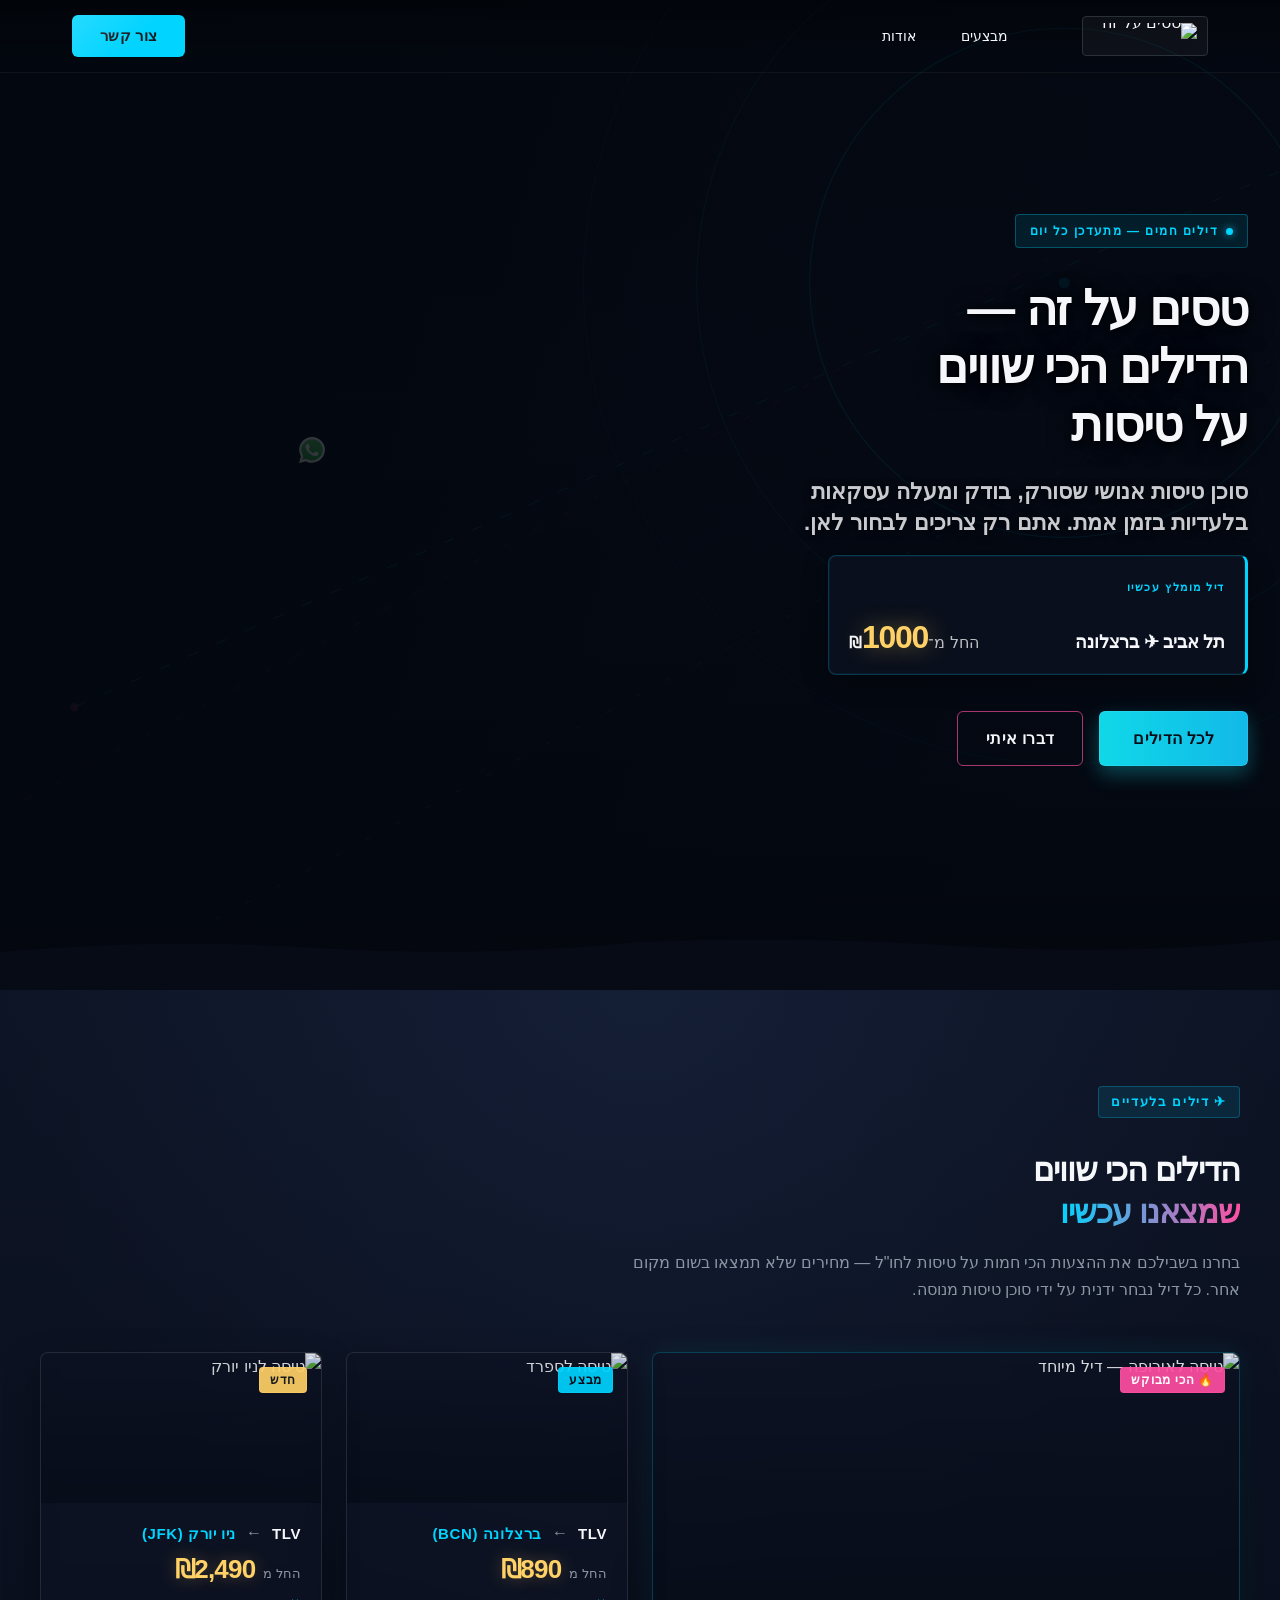
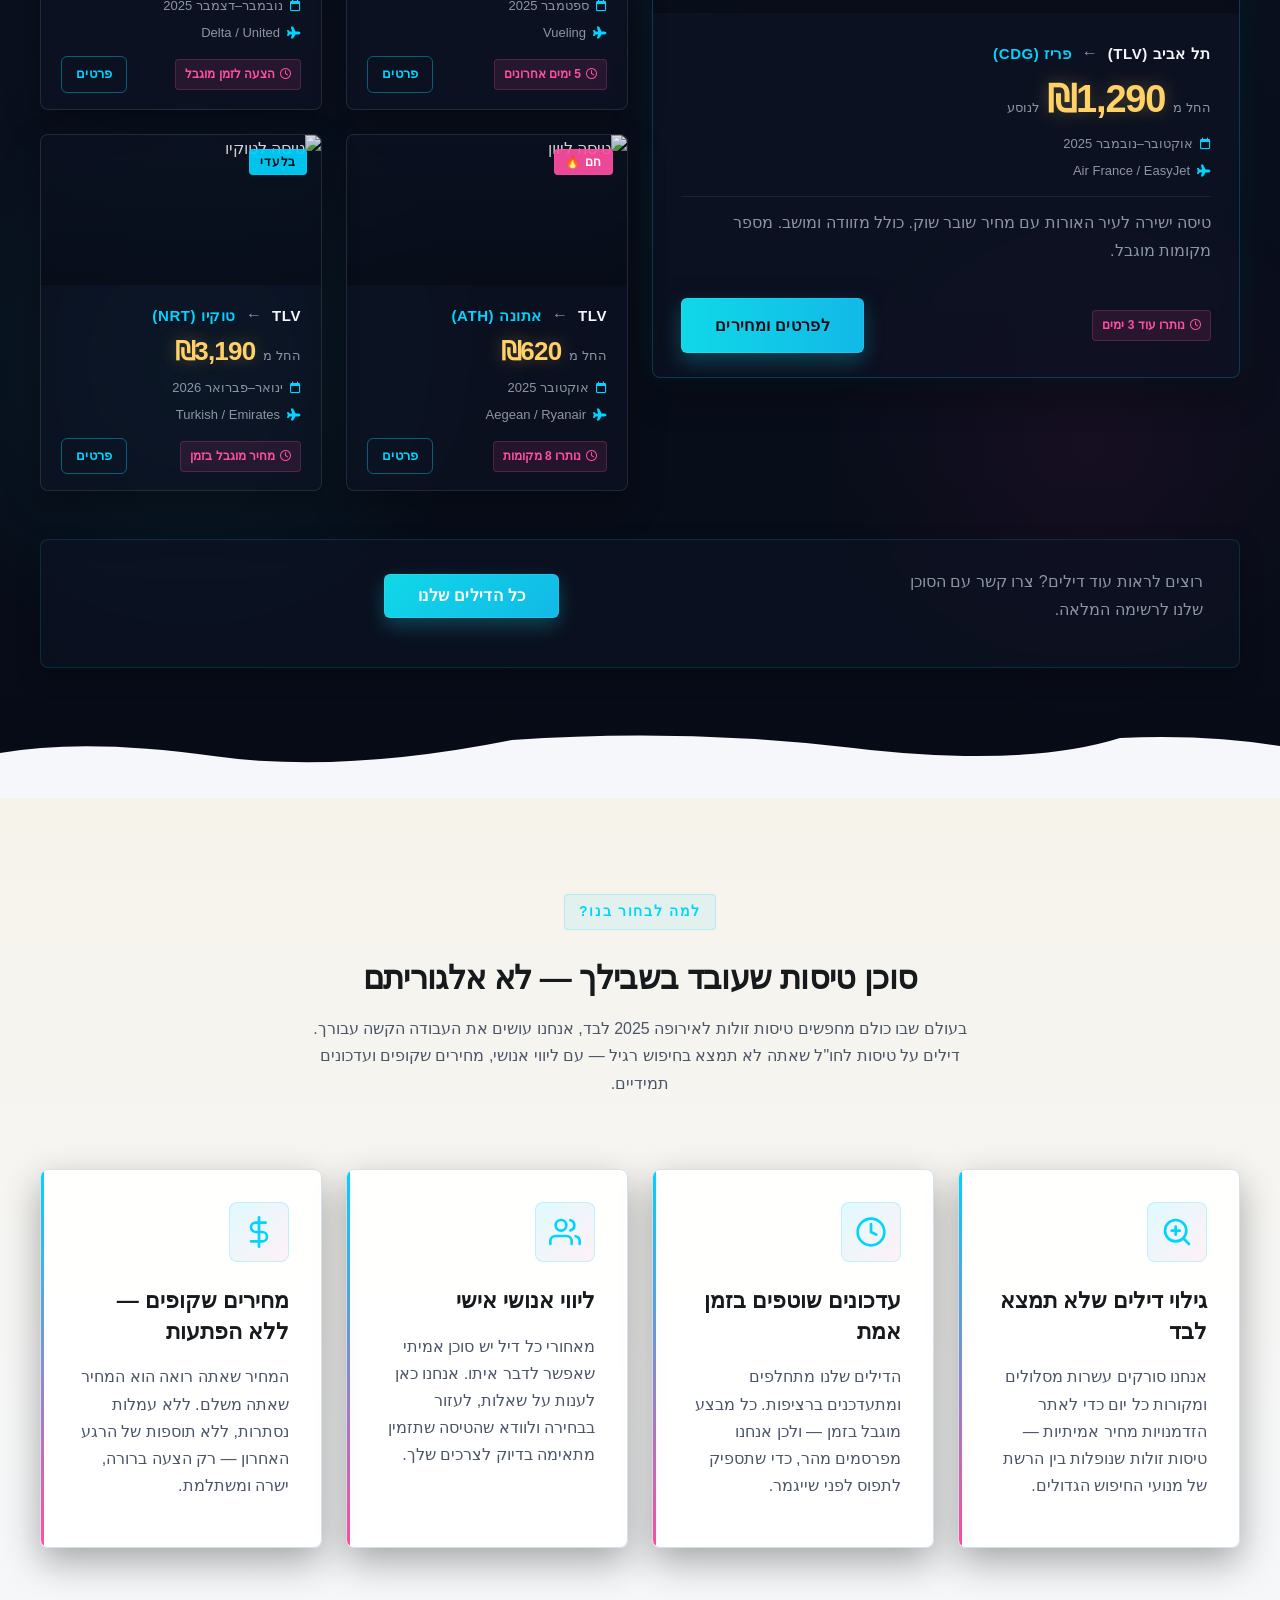
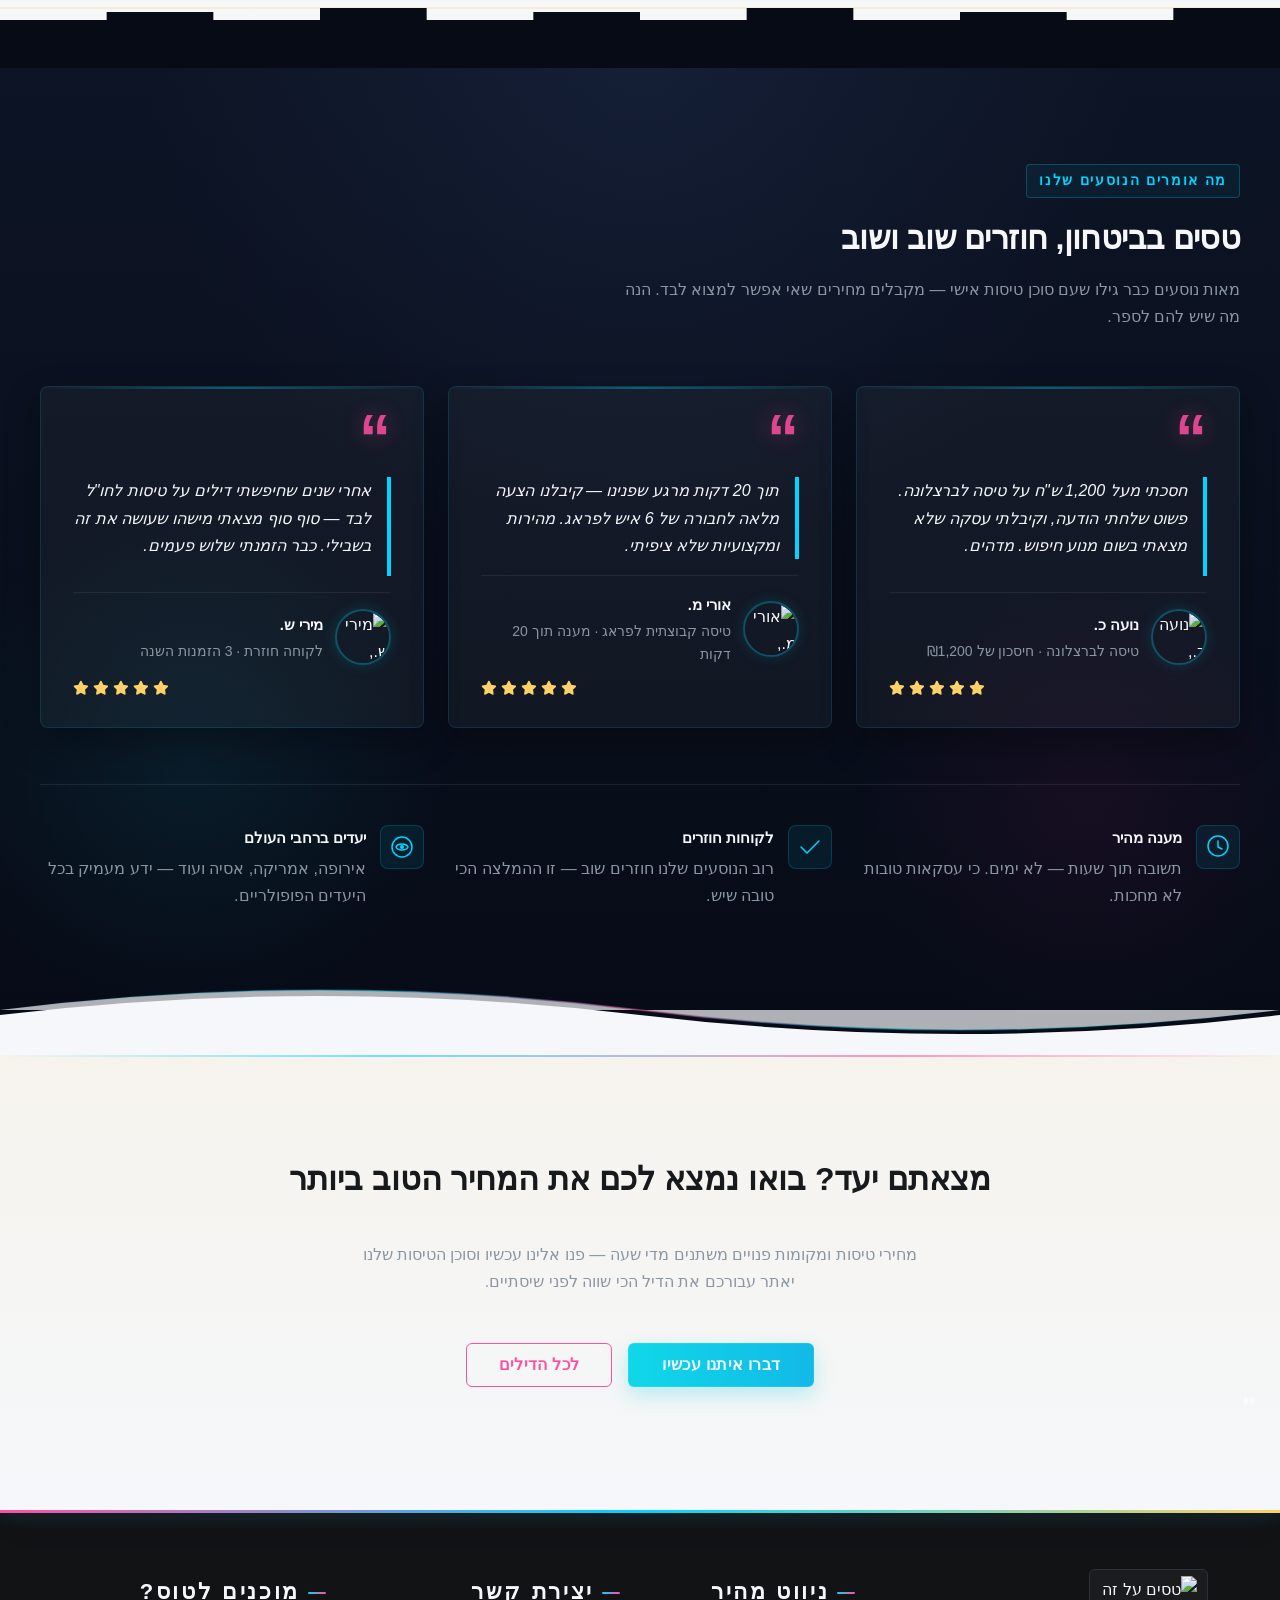
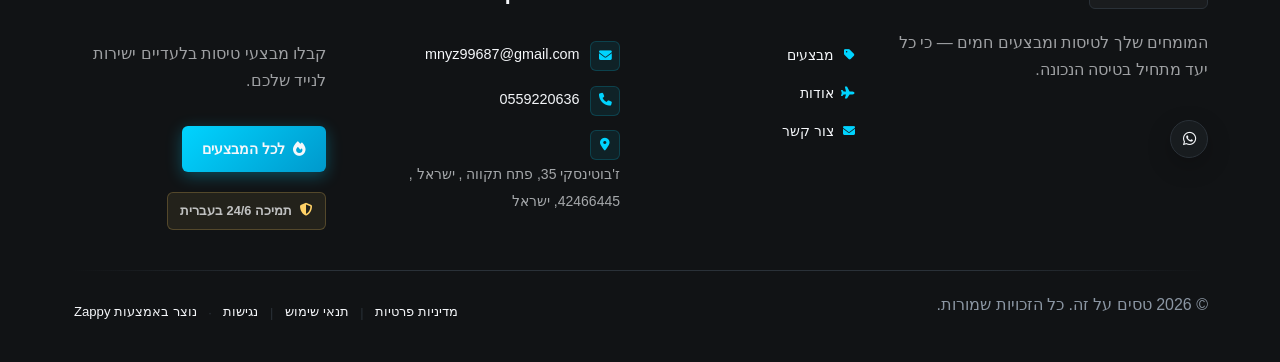
==== commit 464b2165: "Background sync: Progressive GitHub Sync" ====
--- a/index.html
+++ b/index.html
@@ -210,27 +210,27 @@
 })();
 </script>
 <!-- End Zappy Analytics -->
-    <meta property="og:title" content="סוכן טיסות — טסים על זה" />
-  <meta property="og:description" content="מחפשים טיסות זולות לחו״ל במחירים שלא תמצאו בשום מקום אחר? סוכן הטיסות טסים על זה מביא לכם מדי יום מבצעים בלעדיים לאירופה ולכל העולם. הזדמנויות שנגמרות מהר — היכנסו עכשיו!" />
-  <meta property="og:type" content="website" />
-  <meta property="og:locale" content="he_IL" />
-  
-  <meta name="twitter:card" content="summary_large_image" />
-  <meta name="twitter:title" content="סוכן טיסות — טסים על זה" />
-  <meta name="twitter:description" content="מחפשים טיסות זולות לחו״ל במחירים שלא תמצאו בשום מקום אחר? סוכן הטיסות טסים על זה מביא לכם מדי יום מבצעים בלעדיים לאירופה ולכל העולם. הזדמנויות שנגמרות מהר — היכנסו עכשיו!" />
-  
-  <link rel="stylesheet" href="https://cdnjs.cloudflare.com/ajax/libs/font-awesome/6.4.0/css/all.min.css" />
+    <meta property="og:title" content="סוכן טיסות — טסים על זה">
+  <meta property="og:description" content="מחפשים טיסות זולות לחו״ל במחירים שלא תמצאו בשום מקום אחר? סוכן הטיסות טסים על זה מביא לכם מדי יום מבצעים בלעדיים לאירופה ולכל העולם. הזדמנויות שנגמרות מהר — היכנסו עכשיו!">
+  <meta property="og:type" content="website">
+  <meta property="og:locale" content="he_IL">
+  
+  <meta name="twitter:card" content="summary_large_image">
+  <meta name="twitter:title" content="סוכן טיסות — טסים על זה">
+  <meta name="twitter:description" content="מחפשים טיסות זולות לחו״ל במחירים שלא תמצאו בשום מקום אחר? סוכן הטיסות טסים על זה מביא לכם מדי יום מבצעים בלעדיים לאירופה ולכל העולם. הזדמנויות שנגמרות מהר — היכנסו עכשיו!">
+  
+  <link rel="stylesheet" href="https://cdnjs.cloudflare.com/ajax/libs/font-awesome/6.4.0/css/all.min.css">
 
     <!-- Favicons -->
-    <link rel="icon" type="image/x-icon" href="/assets/favicon.ico" />
-    <link rel="icon" type="image/png" sizes="16x16" href="/assets/favicon-16x16.png" />
-    <link rel="icon" type="image/png" sizes="32x32" href="/assets/favicon-32x32.png" />
-    <link rel="icon" type="image/png" sizes="48x48" href="/assets/favicon-48x48.png" />
-    <link rel="icon" type="image/png" sizes="192x192" href="/assets/favicon-192x192.png" />
-    <link rel="icon" type="image/png" sizes="512x512" href="/assets/favicon-512x512.png" />
-    <link rel="apple-touch-icon" href="/assets/apple-touch-icon.png" />
+    <link rel="icon" type="image/x-icon" href="/assets/favicon.ico">
+    <link rel="icon" type="image/png" sizes="16x16" href="/assets/favicon-16x16.png">
+    <link rel="icon" type="image/png" sizes="32x32" href="/assets/favicon-32x32.png">
+    <link rel="icon" type="image/png" sizes="48x48" href="/assets/favicon-48x48.png">
+    <link rel="icon" type="image/png" sizes="192x192" href="/assets/favicon-192x192.png">
+    <link rel="icon" type="image/png" sizes="512x512" href="/assets/favicon-512x512.png">
+    <link rel="apple-touch-icon" href="/assets/apple-touch-icon.png">
     <!-- Cookie Consent -->
-    <link rel="stylesheet" href="https://cdn.jsdelivr.net/npm/vanilla-cookieconsent@3/dist/cookieconsent.css" />
+    <link rel="stylesheet" href="https://cdn.jsdelivr.net/npm/vanilla-cookieconsent@3/dist/cookieconsent.css">
     <script src="https://cdn.jsdelivr.net/npm/vanilla-cookieconsent@3/dist/cookieconsent.umd.js"></script>
     <!-- Mickidum Accessibility Toolbar -->
     <script src="https://cdn.jsdelivr.net/gh/mickidum/acc_toolbar/acctoolbar/acctoolbar.min.js"></script>
@@ -318,23 +318,23 @@
   <nav class="navbar" dir="rtl">
   <button class="mobile-toggle" id="mobileToggle" aria-label="Menu">
     <svg class="hamburger-icon" width="24" height="24" viewBox="0 0 24 24" fill="none">
-      <path d="M3 12h18M3 6h18M3 18h18" stroke="currentColor" stroke-width="2" stroke-linecap="round"/>
+      <path d="M3 12h18M3 6h18M3 18h18" stroke="currentColor" stroke-width="2" stroke-linecap="round"></path>
     </svg>
     <svg class="close-icon" width="24" height="24" viewBox="0 0 24 24" fill="none" style="display: none;">
-      <path d="M18 6L6 18M6 6l12 12" stroke="currentColor" stroke-width="2" stroke-linecap="round"/>
+      <path d="M18 6L6 18M6 6l12 12" stroke="currentColor" stroke-width="2" stroke-linecap="round"></path>
     </svg>
   </button>
 
   <button class="phone-header-btn" data-phone="0559220636" aria-label="Call">
     <svg width="20" height="20" viewBox="0 0 24 24" fill="currentColor">
-      <path d="M22 16.92v3a2 2 0 0 1-2.18 2 19.79 19.79 0 0 1-8.63-3.07 19.5 19.5 0 0 1-6-6 19.79 19.79 0 0 1-3.07-8.67A2 2 0 0 1 4.11 2h3a2 2 0 0 1 2 1.72 12.84 12.84 0 0 0 .7 2.81 2 2 0 0 1-.45 2.11L8.09 9.91a16 16 0 0 0 6 6l1.27-1.27a2 2 0 0 1 2.11-.45 12.84 12.84 0 0 0 2.81.7A2 2 0 0 1 22 16.92z"/>
+      <path d="M22 16.92v3a2 2 0 0 1-2.18 2 19.79 19.79 0 0 1-8.63-3.07 19.5 19.5 0 0 1-6-6 19.79 19.79 0 0 1-3.07-8.67A2 2 0 0 1 4.11 2h3a2 2 0 0 1 2 1.72 12.84 12.84 0 0 0 .7 2.81 2 2 0 0 1-.45 2.11L8.09 9.91a16 16 0 0 0 6 6l1.27-1.27a2 2 0 0 1 2.11-.45 12.84 12.84 0 0 0 2.81.7A2 2 0 0 1 22 16.92z"></path>
     </svg>
   </button>
 
   <div class="nav-container">
     <div class="nav-right-group"><div class="nav-brand">
       <a href="/" class="logo-link">
-        <img class="logo" data-placeholder="logo" data-context="business logo" width="160" height="40" src="/assets/business-logo.webp" alt="טסים על זה" />
+        <img class="logo" data-placeholder="logo" data-context="business logo" width="160" height="40" src="/assets/business-logo.webp" alt="טסים על זה">
       </a>
     </div><ul class="nav-menu" id="navMenu"><li><a href="/deals">מבצעים</a></li><li><a href="/about">אודות</a></li></ul></div>
 
@@ -778,7 +778,7 @@
     <section class="index-hero-section" data-layout-spec="בית-hero" dir="rtl" data-hero-type="fullscreen-scrim" id="zappy-section-0">
   <!-- Background Image Layer -->
   <div class="index-hero-bg">
-    <div data-zappy-zoom-wrapper="true" data-element-id="img-1774384534097-i1pjawa3t" data-element-type="image" data-zappy-zoom-wrapper-width-mode="full" style="position: absolute !important; top: 0px !important; left: 0px !important; width: 100% !important; height: 100% !important; max-width: none !important; margin-left: 0px !important; margin-right: 0px !important; display: block !important; z-index: 1 !important; overflow: hidden !important;" data-zappy-zoom-clip="true" data-zappy-wrapper-margins-applied="true"><img data-hero-bg="true" data-placeholder="index-hero-image-1" data-context="Cinematic night runway scene at a major international airport. A wide-body commercial aircraft (Boeing or Airbus) taxiing or parked on a dramatic rain-wet tarmac reflecting blue and amber runway lights. The scene features bokeh runway lighting stretching into the distance, control tower silhouettes, and a deep navy-to-black sky with subtle route-line light trails. Atmosphere is premium, moody, and high-contrast — like a movie still. Colors: deep navy, electric cyan glow, amber bokeh. Ultra-realistic photography style." width="1920" height="1080" src="/assets/site-index-hero-image-1.webp" alt="מסלול נמל תעופה בלילה עם תאורת ראנוויי קינמטית" data-hero-background="true" data-element-type="image" data-element-id="img-1774384534097-i1pjawa3t" class="zappy-editable-image" style="object-position: 70% 57%; margin: 0px !important; position: absolute !important; left: -259.758% !important; top: 0% !important; width: 471.082% !important; height: 100% !important; max-width: none !important; max-height: none !important; display: block !important; object-fit: cover !important;" data-zappy-zoom="1" data-resize-handler-attached="true" /></div>
+    <div data-zappy-zoom-wrapper="true" data-element-id="img-1774384534097-i1pjawa3t" data-element-type="image" data-zappy-zoom-wrapper-width-mode="full" style="position: absolute !important; top: 0px !important; left: 0px !important; width: 100% !important; height: 100% !important; max-width: none !important; margin-left: 0px !important; margin-right: 0px !important; display: block !important; z-index: 1 !important; overflow: hidden !important;" data-zappy-zoom-clip="true" data-zappy-wrapper-margins-applied="true"><img data-hero-bg="true" data-placeholder="index-hero-image-1" data-context="Cinematic night runway scene at a major international airport. A wide-body commercial aircraft (Boeing or Airbus) taxiing or parked on a dramatic rain-wet tarmac reflecting blue and amber runway lights. The scene features bokeh runway lighting stretching into the distance, control tower silhouettes, and a deep navy-to-black sky with subtle route-line light trails. Atmosphere is premium, moody, and high-contrast — like a movie still. Colors: deep navy, electric cyan glow, amber bokeh. Ultra-realistic photography style." width="1920" height="1080" src="/assets/site-index-hero-image-1.webp" alt="מסלול נמל תעופה בלילה עם תאורת ראנוויי קינמטית" data-hero-background="true" data-element-type="image" data-element-id="img-1774384534097-i1pjawa3t" class="zappy-editable-image" style="object-position: 70% 57%; margin: 0px !important; position: absolute !important; left: -259.758% !important; top: 0% !important; width: 471.082% !important; height: 100% !important; max-width: none !important; max-height: none !important; display: block !important; object-fit: cover !important;" data-zappy-zoom="1" data-resize-handler-attached="true"></div>
   </div>
 
   <!-- Scrim Overlay -->
@@ -787,15 +787,15 @@
   <!-- Route-line texture overlay -->
   <div class="index-hero-texture" aria-hidden="true">
     <svg data-no-icon-edit="true" aria-hidden="true" viewBox="0 0 1200 700" preserveAspectRatio="xMidYMid slice" xmlns="http://www.w3.org/2000/svg" style="width:100%;height:100%;opacity:0.07;">
-      <circle cx="900" cy="200" r="180" fill="none" stroke="#00D4FF" stroke-width="0.8"/>
-      <circle cx="900" cy="200" r="260" fill="none" stroke="#00D4FF" stroke-width="0.5"/>
-      <circle cx="900" cy="200" r="340" fill="none" stroke="#00D4FF" stroke-width="0.3"/>
-      <line x1="200" y1="500" x2="1100" y2="100" stroke="#00D4FF" stroke-width="0.6" stroke-dasharray="8 14"/>
-      <line x1="100" y1="600" x2="950" y2="150" stroke="#FF4FA3" stroke-width="0.4" stroke-dasharray="6 18"/>
-      <line x1="300" y1="650" x2="1150" y2="200" stroke="#00D4FF" stroke-width="0.5" stroke-dasharray="4 20"/>
-      <circle cx="900" cy="200" r="4" fill="#00D4FF" opacity="0.9"/>
-      <circle cx="200" cy="500" r="3" fill="#FF4FA3" opacity="0.7"/>
-      <circle cx="100" cy="600" r="3" fill="#00D4FF" opacity="0.6"/>
+      <circle cx="900" cy="200" r="180" fill="none" stroke="#00D4FF" stroke-width="0.8"></circle>
+      <circle cx="900" cy="200" r="260" fill="none" stroke="#00D4FF" stroke-width="0.5"></circle>
+      <circle cx="900" cy="200" r="340" fill="none" stroke="#00D4FF" stroke-width="0.3"></circle>
+      <line x1="200" y1="500" x2="1100" y2="100" stroke="#00D4FF" stroke-width="0.6" stroke-dasharray="8 14"></line>
+      <line x1="100" y1="600" x2="950" y2="150" stroke="#FF4FA3" stroke-width="0.4" stroke-dasharray="6 18"></line>
+      <line x1="300" y1="650" x2="1150" y2="200" stroke="#00D4FF" stroke-width="0.5" stroke-dasharray="4 20"></line>
+      <circle cx="900" cy="200" r="4" fill="#00D4FF" opacity="0.9"></circle>
+      <circle cx="200" cy="500" r="3" fill="#FF4FA3" opacity="0.7"></circle>
+      <circle cx="100" cy="600" r="3" fill="#00D4FF" opacity="0.6"></circle>
     </svg>
   </div>
 
@@ -806,21 +806,21 @@
       <!-- Urgency badge -->
       <div class="index-hero-urgency">
         <span class="index-hero-urgency-dot" aria-hidden="true"></span>
-        <span style>דילים חמים — מתעדכן כל יום</span>
+        <span style="">דילים חמים — מתעדכן כל יום</span>
       </div>
 
       <!-- Main Headline -->
-      <h1 class="index-hero-h1">טסים על זה —<br />הדילים הכי שווים<br />על טיסות</h1>
+      <h1 class="index-hero-h1">טסים על זה —<br>הדילים הכי שווים<br>על טיסות</h1>
 
       <!-- Supporting subtitle -->
-      <h3 class="index-hero-subtitle" style>סוכן טיסות אנושי שסורק, בודק ומעלה עסקאות בלעדיות בזמן אמת. אתם רק צריכים לבחור לאן.</h3>
+      <h3 class="index-hero-subtitle" style="">סוכן טיסות אנושי שסורק, בודק ומעלה עסקאות בלעדיות בזמן אמת. אתם רק צריכים לבחור לאן.</h3>
 
       <!-- Featured fare line -->
       <div class="index-hero-fare">
         <p><span class="index-hero-fare-label">דיל מומלץ עכשיו</span>
         </p><div class="index-hero-fare-route">
           <span class="index-hero-fare-city">תל אביב ✈ ברצלונה</span>
-          <span class="index-hero-fare-price">החל מ־<strong>₪<span class="index-hero-fare-number" style>1000</span></strong></span>
+          <span class="index-hero-fare-price">החל מ־<strong>₪<span class="index-hero-fare-number" style="">1000</span></strong></span>
         </div>
       </div>
 
@@ -837,22 +837,22 @@
   <div class="index-hero-divider-wrapper">
     <svg data-no-icon-edit="true" aria-hidden="true" viewBox="0 0 1440 90" preserveAspectRatio="none" xmlns="http://www.w3.org/2000/svg">
       <!-- Cyan runway streaks -->
-      <line x1="0" y1="72" x2="400" y2="68" stroke="rgba(0,212,255,0.18)" stroke-width="1"/>
-      <line x1="0" y1="78" x2="600" y2="74" stroke="rgba(0,212,255,0.10)" stroke-width="0.5"/>
-      <line x1="1440" y1="70" x2="1000" y2="66" stroke="rgba(0,212,255,0.14)" stroke-width="0.8"/>
+      <line x1="0" y1="72" x2="400" y2="68" stroke="rgba(0,212,255,0.18)" stroke-width="1"></line>
+      <line x1="0" y1="78" x2="600" y2="74" stroke="rgba(0,212,255,0.10)" stroke-width="0.5"></line>
+      <line x1="1440" y1="70" x2="1000" y2="66" stroke="rgba(0,212,255,0.14)" stroke-width="0.8"></line>
       <!-- Angled gradient fade shape filling bottom -->
-      <path d="M0,90 L0,52 Q180,38 360,48 T720,42 Q900,36 1080,46 T1440,40 L1440,90 Z" fill="#060B16"/>
+      <path d="M0,90 L0,52 Q180,38 360,48 T720,42 Q900,36 1080,46 T1440,40 L1440,90 Z" fill="#060B16"></path>
     </svg>
   </div>
-<div class="zappy-icon-alignment-wrapper" style="display: flex; width: 100%; justify-content: center;"><a href="https://wa.me/972559220636" data-zappy-click-action="link" target="_blank" rel="noopener noreferrer" style="text-decoration: none; color: inherit; display: contents;"><svg xmlns="http://www.w3.org/2000/svg" aria-hidden="true" role="img" width="26" height="26" viewBox="0 0 256 258" data-icon="logos:whatsapp-icon" data-iconify="logos:whatsapp-icon" data-element-type="icon" data-element-id="icon-1774384669723-01rbo8q81" data-icon-type="iconify" data-size-adjusted="true" style="width: 26px !important; height: 26px !important; display: inline-block; vertical-align: -0.125em; color: rgb(0, 212, 255); cursor: pointer;" class="iconify iconify--logos" data-zappy-click-action="link"><defs><linearGradient id="IconifyId19d2191583258f0710" x1="50%" x2="50%" y1="100%" y2="0%"><stop offset="0%" stop-color="#1FAF38"/><stop offset="100%" stop-color="#60D669"/></linearGradient><linearGradient id="IconifyId19d2191583258f0711" x1="50%" x2="50%" y1="100%" y2="0%"><stop offset="0%" stop-color="#F9F9F9"/><stop offset="100%" stop-color="#FFF"/></linearGradient></defs><path fill="url(#IconifyId19d2191583258f0710)" d="M5.463 127.456c-.006 21.677 5.658 42.843 16.428 61.499L4.433 252.697l65.232-17.104a123 123 0 0 0 58.8 14.97h.054c67.815 0 123.018-55.183 123.047-123.01c.013-32.867-12.775-63.773-36.009-87.025c-23.23-23.25-54.125-36.061-87.043-36.076c-67.823 0-123.022 55.18-123.05 123.004"/><path fill="url(#IconifyId19d2191583258f0711)" d="M1.07 127.416c-.007 22.457 5.86 44.38 17.014 63.704L0 257.147l67.571-17.717c18.618 10.151 39.58 15.503 60.91 15.511h.055c70.248 0 127.434-57.168 127.464-127.423c.012-34.048-13.236-66.065-37.3-90.15C194.633 13.286 162.633.014 128.536 0C58.276 0 1.099 57.16 1.071 127.416m40.24 60.376l-2.523-4.005c-10.606-16.864-16.204-36.352-16.196-56.363C22.614 69.029 70.138 21.52 128.576 21.52c28.3.012 54.896 11.044 74.9 31.06c20.003 20.018 31.01 46.628 31.003 74.93c-.026 58.395-47.551 105.91-105.943 105.91h-.042c-19.013-.01-37.66-5.116-53.922-14.765l-3.87-2.295l-40.098 10.513z"/><path fill="#FFF" d="M96.678 74.148c-2.386-5.303-4.897-5.41-7.166-5.503c-1.858-.08-3.982-.074-6.104-.074c-2.124 0-5.575.799-8.492 3.984c-2.92 3.188-11.148 10.892-11.148 26.561s11.413 30.813 13.004 32.94c1.593 2.123 22.033 35.307 54.405 48.073c26.904 10.609 32.379 8.499 38.218 7.967c5.84-.53 18.844-7.702 21.497-15.139c2.655-7.436 2.655-13.81 1.859-15.142c-.796-1.327-2.92-2.124-6.105-3.716s-18.844-9.298-21.763-10.361c-2.92-1.062-5.043-1.592-7.167 1.597c-2.124 3.184-8.223 10.356-10.082 12.48c-1.857 2.129-3.716 2.394-6.9.801c-3.187-1.598-13.444-4.957-25.613-15.806c-9.468-8.442-15.86-18.867-17.718-22.056c-1.858-3.184-.199-4.91 1.398-6.497c1.431-1.427 3.186-3.719 4.78-5.578c1.588-1.86 2.118-3.187 3.18-5.311c1.063-2.126.531-3.986-.264-5.579c-.798-1.593-6.987-17.343-9.819-23.64"/></svg></a></div></section>
-
-<section class="index-showcase-section" data-layout-spec="בית-showcase" dir="rtl" id="zappy-section-1"><div class="zappy-icon-alignment-wrapper" style="display: flex; width: 100%; justify-content: flex-start;"></div>
+<div class="zappy-icon-alignment-wrapper" style="display: flex; width: 100%; justify-content: center;"><a href="https://wa.me/972559220636" data-zappy-click-action="link" target="_blank" rel="noopener noreferrer" style="text-decoration: none; color: inherit; display: contents;"><svg xmlns="http://www.w3.org/2000/svg" aria-hidden="true" role="img" width="26" height="26" viewBox="0 0 256 258" data-icon="logos:whatsapp-icon" data-iconify="logos:whatsapp-icon" data-element-type="icon" data-element-id="icon-1774384669723-01rbo8q81" data-icon-type="iconify" data-size-adjusted="true" style="width: 26px !important; height: 26px !important; display: inline-block; vertical-align: -0.125em; color: rgb(0, 212, 255); cursor: pointer;" class="iconify iconify--logos" data-zappy-click-action="link"><defs><linearGradient id="IconifyId19d2191583258f0710" x1="50%" x2="50%" y1="100%" y2="0%"><stop offset="0%" stop-color="#1FAF38"></stop><stop offset="100%" stop-color="#60D669"></stop></linearGradient><linearGradient id="IconifyId19d2191583258f0711" x1="50%" x2="50%" y1="100%" y2="0%"><stop offset="0%" stop-color="#F9F9F9"></stop><stop offset="100%" stop-color="#FFF"></stop></linearGradient></defs><path fill="url(#IconifyId19d2191583258f0710)" d="M5.463 127.456c-.006 21.677 5.658 42.843 16.428 61.499L4.433 252.697l65.232-17.104a123 123 0 0 0 58.8 14.97h.054c67.815 0 123.018-55.183 123.047-123.01c.013-32.867-12.775-63.773-36.009-87.025c-23.23-23.25-54.125-36.061-87.043-36.076c-67.823 0-123.022 55.18-123.05 123.004"></path><path fill="url(#IconifyId19d2191583258f0711)" d="M1.07 127.416c-.007 22.457 5.86 44.38 17.014 63.704L0 257.147l67.571-17.717c18.618 10.151 39.58 15.503 60.91 15.511h.055c70.248 0 127.434-57.168 127.464-127.423c.012-34.048-13.236-66.065-37.3-90.15C194.633 13.286 162.633.014 128.536 0C58.276 0 1.099 57.16 1.071 127.416m40.24 60.376l-2.523-4.005c-10.606-16.864-16.204-36.352-16.196-56.363C22.614 69.029 70.138 21.52 128.576 21.52c28.3.012 54.896 11.044 74.9 31.06c20.003 20.018 31.01 46.628 31.003 74.93c-.026 58.395-47.551 105.91-105.943 105.91h-.042c-19.013-.01-37.66-5.116-53.922-14.765l-3.87-2.295l-40.098 10.513z"></path><path fill="#FFF" d="M96.678 74.148c-2.386-5.303-4.897-5.41-7.166-5.503c-1.858-.08-3.982-.074-6.104-.074c-2.124 0-5.575.799-8.492 3.984c-2.92 3.188-11.148 10.892-11.148 26.561s11.413 30.813 13.004 32.94c1.593 2.123 22.033 35.307 54.405 48.073c26.904 10.609 32.379 8.499 38.218 7.967c5.84-.53 18.844-7.702 21.497-15.139c2.655-7.436 2.655-13.81 1.859-15.142c-.796-1.327-2.92-2.124-6.105-3.716s-18.844-9.298-21.763-10.361c-2.92-1.062-5.043-1.592-7.167 1.597c-2.124 3.184-8.223 10.356-10.082 12.48c-1.857 2.129-3.716 2.394-6.9.801c-3.187-1.598-13.444-4.957-25.613-15.806c-9.468-8.442-15.86-18.867-17.718-22.056c-1.858-3.184-.199-4.91 1.398-6.497c1.431-1.427 3.186-3.719 4.78-5.578c1.588-1.86 2.118-3.187 3.18-5.311c1.063-2.126.531-3.986-.264-5.579c-.798-1.593-6.987-17.343-9.819-23.64"></path></svg></a></div></section>
+
+<section class="index-showcase-section" data-layout-spec="בית-showcase" dir="rtl" id="zappy-section-1"><div class="zappy-icon-alignment-wrapper" style="display: flex; width: 100%; justify-content: center;"></div><div class="zappy-icon-alignment-wrapper" style="display: flex; width: 100%; justify-content: flex-start;"></div>
   <div class="showcase-container">
     <!-- Section Header -->
     <div class="showcase-header">
       <div class="showcase-header-text">
         <p><span class="showcase-eyebrow">✈ דילים בלעדיים</span>
-        </p><h2 class="showcase-title">הדילים הכי שווים<br /><span class="showcase-title-accent">שמצאנו עכשיו</span></h2>
+        </p><h2 class="showcase-title">הדילים הכי שווים<br><span class="showcase-title-accent">שמצאנו עכשיו</span></h2>
         <p class="showcase-subtitle">בחרנו בשבילכם את ההצעות הכי חמות על טיסות לחו"ל — מחירים שלא תמצאו בשום מקום אחר. כל דיל נבחר ידנית על ידי סוכן טיסות מנוסה.</p>
       </div>
     </div>
@@ -863,7 +863,7 @@
       <!-- Featured Deal Card -->
       <article class="deal-card deal-card--featured" data-grid-item-index="0">
         <div class="deal-card__image-wrap">
-          <img data-placeholder="index-showcase-image-1" data-context="Aerial view of a stunning European city at dusk — Paris or Rome — with glowing city lights and an airplane silhouette in the sky, cinematic dark blue tones, premium travel photography" width="600" height="400" src="/assets/site-index-showcase-image-1.webp" alt="טיסה לאירופה — דיל מיוחד" class="deal-card__image zappy-editable-image" data-element-type="image" data-element-id="img-1774384297646-blh8sdjqe" data-original-position="static" style="position: relative;" data-resize-handler-attached="true" />
+          <img data-placeholder="index-showcase-image-1" data-context="Aerial view of a stunning European city at dusk — Paris or Rome — with glowing city lights and an airplane silhouette in the sky, cinematic dark blue tones, premium travel photography" width="600" height="400" src="/assets/site-index-showcase-image-1.webp" alt="טיסה לאירופה — דיל מיוחד" class="deal-card__image zappy-editable-image" data-element-type="image" data-element-id="img-1774384297646-blh8sdjqe" data-original-position="static" style="position: relative;" data-resize-handler-attached="true">
           <div class="deal-card__image-overlay"></div>
           <p><span class="deal-chip deal-chip--hot">🔥 הכי מבוקש</span>
         </p></div>
@@ -896,7 +896,7 @@
         <!-- Secondary Deal 1 -->
         <article class="deal-card deal-card--secondary">
           <div class="deal-card__image-wrap deal-card__image-wrap--sm">
-            <img data-placeholder="index-showcase-image-2" data-context="Beautiful beach in Barcelona or Malaga Spain, turquoise Mediterranean sea, sunny summer day, travel destination photography" width="400" height="220" src="/assets/site-index-showcase-image-2.webp" alt="טיסה לספרד" class="deal-card__image zappy-editable-image" data-element-type="image" data-element-id="img-1774384297646-0517x5b2h" data-original-position="static" style="position: relative;" data-resize-handler-attached="true" />
+            <img data-placeholder="index-showcase-image-2" data-context="Beautiful beach in Barcelona or Malaga Spain, turquoise Mediterranean sea, sunny summer day, travel destination photography" width="400" height="220" src="/assets/site-index-showcase-image-2.webp" alt="טיסה לספרד" class="deal-card__image zappy-editable-image" data-element-type="image" data-element-id="img-1774384297646-0517x5b2h" data-original-position="static" style="position: relative;" data-resize-handler-attached="true">
             <div class="deal-card__image-overlay"></div>
             <p><span class="deal-chip deal-chip--sale">מבצע</span>
           </p></div>
@@ -924,7 +924,7 @@
         <!-- Secondary Deal 2 -->
         <article class="deal-card deal-card--secondary">
           <div class="deal-card__image-wrap deal-card__image-wrap--sm">
-            <img data-placeholder="index-showcase-image-3" data-context="New York City skyline at night with illuminated skyscrapers, Brooklyn Bridge, cinematic long-exposure photography, travel destination" width="400" height="220" src="/assets/site-index-showcase-image-3.webp" alt="טיסה לניו יורק" class="deal-card__image zappy-editable-image" data-element-type="image" data-element-id="img-1774384297646-c5iueqh0j" data-original-position="static" style="position: relative;" data-resize-handler-attached="true" />
+            <img data-placeholder="index-showcase-image-3" data-context="New York City skyline at night with illuminated skyscrapers, Brooklyn Bridge, cinematic long-exposure photography, travel destination" width="400" height="220" src="/assets/site-index-showcase-image-3.webp" alt="טיסה לניו יורק" class="deal-card__image zappy-editable-image" data-element-type="image" data-element-id="img-1774384297646-c5iueqh0j" data-original-position="static" style="position: relative;" data-resize-handler-attached="true">
             <div class="deal-card__image-overlay"></div>
             <p><span class="deal-chip deal-chip--new">חדש</span>
           </p></div>
@@ -952,7 +952,7 @@
         <!-- Secondary Deal 3 -->
         <article class="deal-card deal-card--secondary">
           <div class="deal-card__image-wrap deal-card__image-wrap--sm">
-            <img data-placeholder="index-showcase-image-4" data-context="Iconic Santorini Greece white buildings with blue domes overlooking the Aegean Sea, golden hour light, premium travel photography" width="400" height="220" src="/assets/site-index-showcase-image-4.webp" alt="טיסה ליוון" class="deal-card__image zappy-editable-image" data-element-type="image" data-element-id="img-1774384297646-4mwr1ae76" data-original-position="static" style="position: relative;" data-resize-handler-attached="true" />
+            <img data-placeholder="index-showcase-image-4" data-context="Iconic Santorini Greece white buildings with blue domes overlooking the Aegean Sea, golden hour light, premium travel photography" width="400" height="220" src="/assets/site-index-showcase-image-4.webp" alt="טיסה ליוון" class="deal-card__image zappy-editable-image" data-element-type="image" data-element-id="img-1774384297646-4mwr1ae76" data-original-position="static" style="position: relative;" data-resize-handler-attached="true">
             <div class="deal-card__image-overlay"></div>
             <p><span class="deal-chip deal-chip--hot">חם 🔥</span>
           </p></div>
@@ -980,7 +980,7 @@
         <!-- Secondary Deal 4 -->
         <article class="deal-card deal-card--secondary">
           <div class="deal-card__image-wrap deal-card__image-wrap--sm">
-            <img data-placeholder="index-showcase-image-5" data-context="Stunning view of Tokyo Japan at night with neon lights, Mount Fuji in background, cinematic travel photography, premium destination" width="400" height="220" src="/assets/site-index-showcase-image-5.webp" alt="טיסה לטוקיו" class="deal-card__image zappy-editable-image" data-element-type="image" data-element-id="img-1774384297646-lmodt2lkl" data-original-position="static" style="position: relative;" data-resize-handler-attached="true" />
+            <img data-placeholder="index-showcase-image-5" data-context="Stunning view of Tokyo Japan at night with neon lights, Mount Fuji in background, cinematic travel photography, premium destination" width="400" height="220" src="/assets/site-index-showcase-image-5.webp" alt="טיסה לטוקיו" class="deal-card__image zappy-editable-image" data-element-type="image" data-element-id="img-1774384297646-lmodt2lkl" data-original-position="static" style="position: relative;" data-resize-handler-attached="true">
             <div class="deal-card__image-overlay"></div>
             <p><span class="deal-chip deal-chip--sale">בלעדי</span>
           </p></div>
@@ -1013,14 +1013,14 @@
     <!-- Bottom CTA row -->
     <div class="showcase-bottom-cta">
       <p class="showcase-bottom-text">רוצים לראות עוד דילים? צרו קשר עם הסוכן שלנו לרשימה המלאה.</p>
-      <p><a href="#contact" class="btn-primary" data-element-type="button" data-element-id="btn-1774384297628-8oqvw0skh" data-native-element="true">כל הדילים שלנו</a>
+      <p style="text-align: center !important; display: flex !important; justify-content: center !important; align-items: flex-start !important; width: 100% !important;"><a href="/contact" class="btn btn-primary" data-element-type="button" data-element-id="btn-1774384297628-8oqvw0skh" data-native-element="true" style="outline: none; border-color: transparent !important; color: rgb(255, 255, 255) !important; background-color: transparent !important; background-image: linear-gradient(135deg, rgb(16, 216, 232), rgb(18, 185, 231)) !important;">כל הדילים שלנו</a>
     </p></div>
   </div>
 
   <!-- Bottom Divider: beam-of-light clipped shape -->
   <div class="showcase-divider-wrapper">
     <svg aria-hidden="true" viewBox="0 0 1200 90" preserveAspectRatio="none" xmlns="http://www.w3.org/2000/svg">
-      <path d="M0,90 L0,45 Q80,30 200,48 T480,32 Q640,20 800,40 T1050,30 Q1130,26 1200,38 L1200,90 Z" fill="#F5F7FA"/>
+      <path d="M0,90 L0,45 Q80,30 200,48 T480,32 Q640,20 800,40 T1050,30 Q1130,26 1200,38 L1200,90 Z" fill="#F5F7FA"></path>
     </svg>
   </div>
 </section>
@@ -1042,10 +1042,10 @@
       <article class="index-benefit-card">
         <div class="index-benefit-icon-wrap">
           <svg data-element-type="icon" data-icon-type="svg" xmlns="http://www.w3.org/2000/svg" width="32" height="32" viewBox="0 0 24 24" fill="none" stroke="currentColor" stroke-width="2" stroke-linecap="round" stroke-linejoin="round" aria-hidden="true">
-            <circle cx="11" cy="11" r="8"/>
-            <line x1="21" y1="21" x2="16.65" y2="16.65"/>
-            <line x1="11" y1="8" x2="11" y2="14"/>
-            <line x1="8" y1="11" x2="14" y2="11"/>
+            <circle cx="11" cy="11" r="8"></circle>
+            <line x1="21" y1="21" x2="16.65" y2="16.65"></line>
+            <line x1="11" y1="8" x2="11" y2="14"></line>
+            <line x1="8" y1="11" x2="14" y2="11"></line>
           </svg>
         </div>
         <div class="index-benefit-content">
@@ -1058,8 +1058,8 @@
       <article class="index-benefit-card">
         <div class="index-benefit-icon-wrap">
           <svg data-element-type="icon" data-icon-type="svg" xmlns="http://www.w3.org/2000/svg" width="32" height="32" viewBox="0 0 24 24" fill="none" stroke="currentColor" stroke-width="2" stroke-linecap="round" stroke-linejoin="round" aria-hidden="true">
-            <path d="M12 2a10 10 0 1 0 0 20A10 10 0 0 0 12 2z"/>
-            <polyline points="12 6 12 12 16 14"/>
+            <path d="M12 2a10 10 0 1 0 0 20A10 10 0 0 0 12 2z"></path>
+            <polyline points="12 6 12 12 16 14"></polyline>
           </svg>
         </div>
         <div class="index-benefit-content">
@@ -1072,10 +1072,10 @@
       <article class="index-benefit-card">
         <div class="index-benefit-icon-wrap">
           <svg data-element-type="icon" data-icon-type="svg" xmlns="http://www.w3.org/2000/svg" width="32" height="32" viewBox="0 0 24 24" fill="none" stroke="currentColor" stroke-width="2" stroke-linecap="round" stroke-linejoin="round" aria-hidden="true">
-            <path d="M17 21v-2a4 4 0 0 0-4-4H5a4 4 0 0 0-4 4v2"/>
-            <circle cx="9" cy="7" r="4"/>
-            <path d="M23 21v-2a4 4 0 0 0-3-3.87"/>
-            <path d="M16 3.13a4 4 0 0 1 0 7.75"/>
+            <path d="M17 21v-2a4 4 0 0 0-4-4H5a4 4 0 0 0-4 4v2"></path>
+            <circle cx="9" cy="7" r="4"></circle>
+            <path d="M23 21v-2a4 4 0 0 0-3-3.87"></path>
+            <path d="M16 3.13a4 4 0 0 1 0 7.75"></path>
           </svg>
         </div>
         <div class="index-benefit-content">
@@ -1088,8 +1088,8 @@
       <article class="index-benefit-card">
         <div class="index-benefit-icon-wrap">
           <svg data-element-type="icon" data-icon-type="svg" xmlns="http://www.w3.org/2000/svg" width="32" height="32" viewBox="0 0 24 24" fill="none" stroke="currentColor" stroke-width="2" stroke-linecap="round" stroke-linejoin="round" aria-hidden="true">
-            <line x1="12" y1="1" x2="12" y2="23"/>
-            <path d="M17 5H9.5a3.5 3.5 0 0 0 0 7h5a3.5 3.5 0 0 1 0 7H6"/>
+            <line x1="12" y1="1" x2="12" y2="23"></line>
+            <path d="M17 5H9.5a3.5 3.5 0 0 0 0 7h5a3.5 3.5 0 0 1 0 7H6"></path>
           </svg>
         </div>
         <div class="index-benefit-content">
@@ -1105,9 +1105,9 @@
   <div class="index-benefits-divider-wrapper">
     <svg aria-hidden="true" viewBox="0 0 1200 72" preserveAspectRatio="none" xmlns="http://www.w3.org/2000/svg">
       <!-- Gold inset line -->
-      <line x1="0" y1="12" x2="1200" y2="12" stroke="#FFD166" stroke-width="1.2" opacity="0.55"/>
+      <line x1="0" y1="12" x2="1200" y2="12" stroke="#FFD166" stroke-width="1.2" opacity="0.55"></line>
       <!-- Stepped pixel edge filling bottom (charcoal = bg-dark) -->
-      <path d="M0,72 L0,24 L100,24 L100,16 L200,16 L200,24 L300,24 L300,12 L400,12 L400,24 L500,24 L500,16 L600,16 L600,24 L700,24 L700,12 L800,12 L800,24 L900,24 L900,16 L1000,16 L1000,24 L1100,24 L1100,12 L1200,12 L1200,72 Z" fill="#060B16"/>
+      <path d="M0,72 L0,24 L100,24 L100,16 L200,16 L200,24 L300,24 L300,12 L400,12 L400,24 L500,24 L500,16 L600,16 L600,24 L700,24 L700,12 L800,12 L800,24 L900,24 L900,16 L1000,16 L1000,24 L1100,24 L1100,12 L1200,12 L1200,72 Z" fill="#060B16"></path>
     </svg>
   </div>
 
@@ -1134,7 +1134,7 @@
         </blockquote>
         <div class="index-review-meta">
           <figure class="index-review-avatar">
-            <img data-placeholder="index-reviews-image-1" data-context="Portrait of a happy Israeli female traveler in her 30s, smiling confidently, warm cinematic lighting, dark moody background, premium travel aesthetic" width="56" height="56" src="/assets/site-index-reviews-image-1.webp" alt="נועה כ., נוסעת מרוצה" />
+            <img data-placeholder="index-reviews-image-1" data-context="Portrait of a happy Israeli female traveler in her 30s, smiling confidently, warm cinematic lighting, dark moody background, premium travel aesthetic" width="56" height="56" src="/assets/site-index-reviews-image-1.webp" alt="נועה כ., נוסעת מרוצה">
           </figure>
           <div class="index-review-person">
             <strong class="index-review-name">נועה כ.</strong>
@@ -1154,7 +1154,7 @@
         </blockquote>
         <div class="index-review-meta">
           <figure class="index-review-avatar">
-            <img data-placeholder="index-reviews-image-2" data-context="Portrait of a cheerful Israeli man in his 40s, casual travel style, warm cinematic lighting, dark premium background, flight deals travel photography" width="56" height="56" src="/assets/site-index-reviews-image-2.webp" alt="אורי מ., נוסע מרוצה" />
+            <img data-placeholder="index-reviews-image-2" data-context="Portrait of a cheerful Israeli man in his 40s, casual travel style, warm cinematic lighting, dark premium background, flight deals travel photography" width="56" height="56" src="/assets/site-index-reviews-image-2.webp" alt="אורי מ., נוסע מרוצה">
           </figure>
           <div class="index-review-person">
             <strong class="index-review-name">אורי מ.</strong>
@@ -1174,7 +1174,7 @@
         </blockquote>
         <div class="index-review-meta">
           <figure class="index-review-avatar">
-            <img data-placeholder="index-reviews-image-3" data-context="Portrait of a smiling Israeli woman in her 50s, experienced traveler, warm cinematic lighting, dark moody premium background, trust and confidence" width="56" height="56" src="/assets/site-index-reviews-image-3.webp" alt="מירי ש., לקוחה חוזרת" />
+            <img data-placeholder="index-reviews-image-3" data-context="Portrait of a smiling Israeli woman in her 50s, experienced traveler, warm cinematic lighting, dark moody premium background, trust and confidence" width="56" height="56" src="/assets/site-index-reviews-image-3.webp" alt="מירי ש., לקוחה חוזרת">
           </figure>
           <div class="index-review-person">
             <strong class="index-review-name">מירי ש.</strong>
@@ -1197,8 +1197,8 @@
         <div class="index-reassurance-item">
           <div class="index-reassurance-icon" aria-hidden="true">
             <svg data-element-type="icon" data-icon-type="svg" width="28" height="28" viewBox="0 0 28 28" fill="none" xmlns="http://www.w3.org/2000/svg">
-              <path d="M14 3C8.477 3 4 7.477 4 13C4 18.523 8.477 23 14 23C19.523 23 24 18.523 24 13C24 7.477 19.523 3 14 3Z" stroke="currentColor" stroke-width="1.5" stroke-linecap="round"/>
-              <path d="M14 8V14L18 16" stroke="currentColor" stroke-width="1.5" stroke-linecap="round" stroke-linejoin="round"/>
+              <path d="M14 3C8.477 3 4 7.477 4 13C4 18.523 8.477 23 14 23C19.523 23 24 18.523 24 13C24 7.477 19.523 3 14 3Z" stroke="currentColor" stroke-width="1.5" stroke-linecap="round"></path>
+              <path d="M14 8V14L18 16" stroke="currentColor" stroke-width="1.5" stroke-linecap="round" stroke-linejoin="round"></path>
             </svg>
           </div>
           <div class="index-reassurance-text">
@@ -1210,7 +1210,7 @@
         <div class="index-reassurance-item">
           <div class="index-reassurance-icon" aria-hidden="true">
             <svg data-element-type="icon" data-icon-type="svg" width="28" height="28" viewBox="0 0 28 28" fill="none" xmlns="http://www.w3.org/2000/svg">
-              <path d="M5 14L11 20L23 8" stroke="currentColor" stroke-width="1.5" stroke-linecap="round" stroke-linejoin="round"/>
+              <path d="M5 14L11 20L23 8" stroke="currentColor" stroke-width="1.5" stroke-linecap="round" stroke-linejoin="round"></path>
             </svg>
           </div>
           <div class="index-reassurance-text">
@@ -1222,9 +1222,9 @@
         <div class="index-reassurance-item">
           <div class="index-reassurance-icon" aria-hidden="true">
             <svg data-element-type="icon" data-icon-type="svg" width="28" height="28" viewBox="0 0 28 28" fill="none" xmlns="http://www.w3.org/2000/svg">
-              <circle cx="14" cy="14" r="10" stroke="currentColor" stroke-width="1.5"/>
-              <path d="M8 14C9.5 10 18.5 10 20 14C18.5 18 9.5 18 8 14Z" stroke="currentColor" stroke-width="1.5" stroke-linecap="round"/>
-              <circle cx="14" cy="14" r="2" fill="currentColor"/>
+              <circle cx="14" cy="14" r="10" stroke="currentColor" stroke-width="1.5"></circle>
+              <path d="M8 14C9.5 10 18.5 10 20 14C18.5 18 9.5 18 8 14Z" stroke="currentColor" stroke-width="1.5" stroke-linecap="round"></path>
+              <circle cx="14" cy="14" r="2" fill="currentColor"></circle>
             </svg>
           </div>
           <div class="index-reassurance-text">
@@ -1243,16 +1243,16 @@
   <div class="index-reviews-divider-wrapper">
     <svg aria-hidden="true" viewBox="0 0 1200 90" preserveAspectRatio="none" xmlns="http://www.w3.org/2000/svg">
       <!-- Glow arc line -->
-      <path d="M0,45 Q300,5 600,45 Q900,85 1200,45" fill="var(--bg-light)" stroke="url(#routeGlow)" stroke-width="1.5" opacity="0.7"/>
+      <path d="M0,45 Q300,5 600,45 Q900,85 1200,45" fill="var(--bg-light)" stroke="url(#routeGlow)" stroke-width="1.5" opacity="0.7"></path>
       <!-- Fill bottom to next section -->
-      <path d="M0,90 L0,50 Q300,12 600,50 Q900,88 1200,50 L1200,90 Z" fill="var(--bg-light)"/>
+      <path d="M0,90 L0,50 Q300,12 600,50 Q900,88 1200,50 L1200,90 Z" fill="var(--bg-light)"></path>
       <defs>
         <linearGradient id="routeGlow" x1="0%" y1="0%" x2="100%" y2="0%">
-          <stop offset="0%" stop-color="rgba(0,212,255,0)"/>
-          <stop offset="30%" stop-color="rgba(0,212,255,0.6)"/>
-          <stop offset="50%" stop-color="rgba(255,79,163,0.7)"/>
-          <stop offset="70%" stop-color="rgba(0,212,255,0.6)"/>
-          <stop offset="100%" stop-color="rgba(0,212,255,0)"/>
+          <stop offset="0%" stop-color="rgba(0,212,255,0)"></stop>
+          <stop offset="30%" stop-color="rgba(0,212,255,0.6)"></stop>
+          <stop offset="50%" stop-color="rgba(255,79,163,0.7)"></stop>
+          <stop offset="70%" stop-color="rgba(0,212,255,0.6)"></stop>
+          <stop offset="100%" stop-color="rgba(0,212,255,0)"></stop>
         </linearGradient>
       </defs>
     </svg>
@@ -1272,10 +1272,10 @@
       </div>
     </div>
   </div>
-<svg xmlns="http://www.w3.org/2000/svg" aria-hidden="true" role="img" width="14" height="14" viewBox="0 0 24 24" data-icon="tabler:access-point" data-iconify="tabler:access-point" data-element-type="icon" data-element-id="icon-1774385082193-36igx9bqz" data-icon-type="iconify" data-size-adjusted="true" style="width: 14px !important; height: 14px !important; display: inline-block; vertical-align: -0.125em; color: rgb(255, 255, 255); cursor: pointer;" class="iconify iconify--tabler" data-zappy-click-action="link"><path fill="none" stroke="currentColor" stroke-linecap="round" stroke-linejoin="round" stroke-width="2" d="M12 12v.01m2.828-2.838a4 4 0 0 1 0 5.656m2.829-8.485a8 8 0 0 1 0 11.314m-8.489-2.829a4 4 0 0 1 0-5.656m-2.831 8.485a8 8 0 0 1 0-11.314"/></svg></section>
+<svg xmlns="http://www.w3.org/2000/svg" aria-hidden="true" role="img" width="14" height="14" viewBox="0 0 24 24" data-icon="tabler:access-point" data-iconify="tabler:access-point" data-element-type="icon" data-element-id="icon-1774385082193-36igx9bqz" data-icon-type="iconify" data-size-adjusted="true" style="width: 14px !important; height: 14px !important; display: inline-block; vertical-align: -0.125em; color: rgb(255, 255, 255); cursor: pointer;" class="iconify iconify--tabler" data-zappy-click-action="link"><path fill="none" stroke="currentColor" stroke-linecap="round" stroke-linejoin="round" stroke-width="2" d="M12 12v.01m2.828-2.838a4 4 0 0 1 0 5.656m2.829-8.485a8 8 0 0 1 0 11.314m-8.489-2.829a4 4 0 0 1 0-5.656m-2.831 8.485a8 8 0 0 1 0-11.314"></path></svg></section>
   </main>
   
-  <footer class="site-footer"><div class="footer-glow-bar"></div><div class="footer-container"><div class="footer-top"><div class="footer-col footer-col--brand"><a href="/" class="footer-logo-link"><img class="logo" data-placeholder="logo" data-context="business logo" width="150" height="40" src="/assets/business-logo.webp" alt="טסים על זה" /></a><p class="footer-tagline">המומחים שלך לטיסות ומבצעים חמים — כי כל יעד מתחיל בטיסה הנכונה.</p><div class="footer-social"><a href="#" aria-label="Facebook" class="social-link" style="display:none !important;"><i class="fab fa-facebook-f"></i></a><a href="#" aria-label="Instagram" class="social-link" style="display:none !important;"><i class="fab fa-instagram"></i></a><a href="https://wa.me/972559220636" aria-label="WhatsApp" class="social-link"><i class="fab fa-whatsapp"></i></a></div></div><div class="footer-col footer-col--links"><h3 class="footer-heading"><span class="heading-accent"></span>ניווט מהיר</h3><ul class="footer-nav"><li><a href="/deals" class="footer-link"><i class="fas fa-tag footer-link-icon"></i>מבצעים</a></li><li><a href="/about" class="footer-link"><i class="fas fa-plane footer-link-icon"></i>אודות</a></li><li><a href="/contact" class="footer-link"><i class="fas fa-envelope footer-link-icon"></i>צור קשר</a></li></ul></div><div class="footer-col footer-col--contact"><h3 class="footer-heading"><span class="heading-accent"></span>יצירת קשר</h3><ul class="footer-contact-list"><li class="footer-contact-item"><span class="contact-icon-wrap"><i class="fas fa-envelope"></i></span><a href="mailto:mnyz99687@gmail.com" class="footer-link">mnyz99687@gmail.com</a></li><li class="footer-contact-item"><span class="contact-icon-wrap"><i class="fas fa-phone"></i></span><a href="tel:0559220636" class="footer-link">0559220636</a></li><li class="footer-contact-item"><a href="/"><span class="contact-icon-wrap"><i class="fas fa-map-marker-alt"></i></span><span class="footer-address">ז'בוטינסקי 35, פתח תקווה , ישראל , 42466445, ישראל</span></a></li></ul></div><div class="footer-col footer-col--cta"><h3 class="footer-heading"><span class="heading-accent"></span>מוכנים לטוס?</h3><p class="footer-cta-text">קבלו מבצעי טיסות בלעדיים ישירות לנייד שלכם.</p><a href="/deals" class="footer-cta-btn"><i class="fas fa-fire"></i> לכל המבצעים</a><div class="footer-badge"><i class="fas fa-shield-alt"></i><span>תמיכה 24/6 בעברית</span></div></div></div><div class="footer-divider"></div><div class="footer-bottom"><p class="footer-copyright">© 2026 טסים על זה. כל הזכויות שמורות.</p><div class="footer-legal"><a href="/privacy" class="legal-link">מדיניות פרטיות</a><span class="legal-sep">|</span><a href="/terms" class="legal-link">תנאי שימוש</a><span class="legal-sep">|</span><a href="/accessibility" class="legal-link">נגישות</a><span class="legal-sep">·</span><a href="https://zappy5.com" target="_blank" class="zappy-attribution">נוצר באמצעות Zappy</a></div></div></div></footer>
+  <footer class="site-footer"><div class="footer-glow-bar"></div><div class="footer-container"><div class="footer-top"><div class="footer-col footer-col--brand"><a href="/" class="footer-logo-link"><img class="logo" data-placeholder="logo" data-context="business logo" width="150" height="40" src="/assets/business-logo.webp" alt="טסים על זה"></a><p class="footer-tagline">המומחים שלך לטיסות ומבצעים חמים — כי כל יעד מתחיל בטיסה הנכונה.</p><div class="footer-social"><a href="#" aria-label="Facebook" class="social-link" style="display:none !important;"><i class="fab fa-facebook-f"></i></a><a href="#" aria-label="Instagram" class="social-link" style="display:none !important;"><i class="fab fa-instagram"></i></a><a href="https://wa.me/972559220636" aria-label="WhatsApp" class="social-link"><i class="fab fa-whatsapp"></i></a></div></div><div class="footer-col footer-col--links"><h3 class="footer-heading"><span class="heading-accent"></span>ניווט מהיר</h3><ul class="footer-nav"><li><a href="/deals" class="footer-link"><i class="fas fa-tag footer-link-icon"></i>מבצעים</a></li><li><a href="/about" class="footer-link"><i class="fas fa-plane footer-link-icon"></i>אודות</a></li><li><a href="/contact" class="footer-link"><i class="fas fa-envelope footer-link-icon"></i>צור קשר</a></li></ul></div><div class="footer-col footer-col--contact"><h3 class="footer-heading"><span class="heading-accent"></span>יצירת קשר</h3><ul class="footer-contact-list"><li class="footer-contact-item"><span class="contact-icon-wrap"><i class="fas fa-envelope"></i></span><a href="mailto:mnyz99687@gmail.com" class="footer-link">mnyz99687@gmail.com</a></li><li class="footer-contact-item"><span class="contact-icon-wrap"><i class="fas fa-phone"></i></span><a href="tel:0559220636" class="footer-link">0559220636</a></li><li class="footer-contact-item"><a href="/"><span class="contact-icon-wrap"><i class="fas fa-map-marker-alt"></i></span><span class="footer-address">ז'בוטינסקי 35, פתח תקווה , ישראל , 42466445, ישראל</span></a></li></ul></div><div class="footer-col footer-col--cta"><h3 class="footer-heading"><span class="heading-accent"></span>מוכנים לטוס?</h3><p class="footer-cta-text">קבלו מבצעי טיסות בלעדיים ישירות לנייד שלכם.</p><a href="/deals" class="footer-cta-btn"><i class="fas fa-fire"></i> לכל המבצעים</a><div class="footer-badge"><i class="fas fa-shield-alt"></i><span>תמיכה 24/6 בעברית</span></div></div></div><div class="footer-divider"></div><div class="footer-bottom"><p class="footer-copyright">© 2026 טסים על זה. כל הזכויות שמורות.</p><div class="footer-legal"><a href="/privacy" class="legal-link">מדיניות פרטיות</a><span class="legal-sep">|</span><a href="/terms" class="legal-link">תנאי שימוש</a><span class="legal-sep">|</span><a href="/accessibility" class="legal-link">נגישות</a><span class="legal-sep">·</span><a href="https://zappy5.com" target="_blank" class="zappy-attribution">נוצר באמצעות Zappy</a></div></div></div></footer>
   
   <a href="https://wa.me/972559220636" class="whatsapp-float" aria-label="WhatsApp">
     <i class="fab fa-whatsapp"></i>
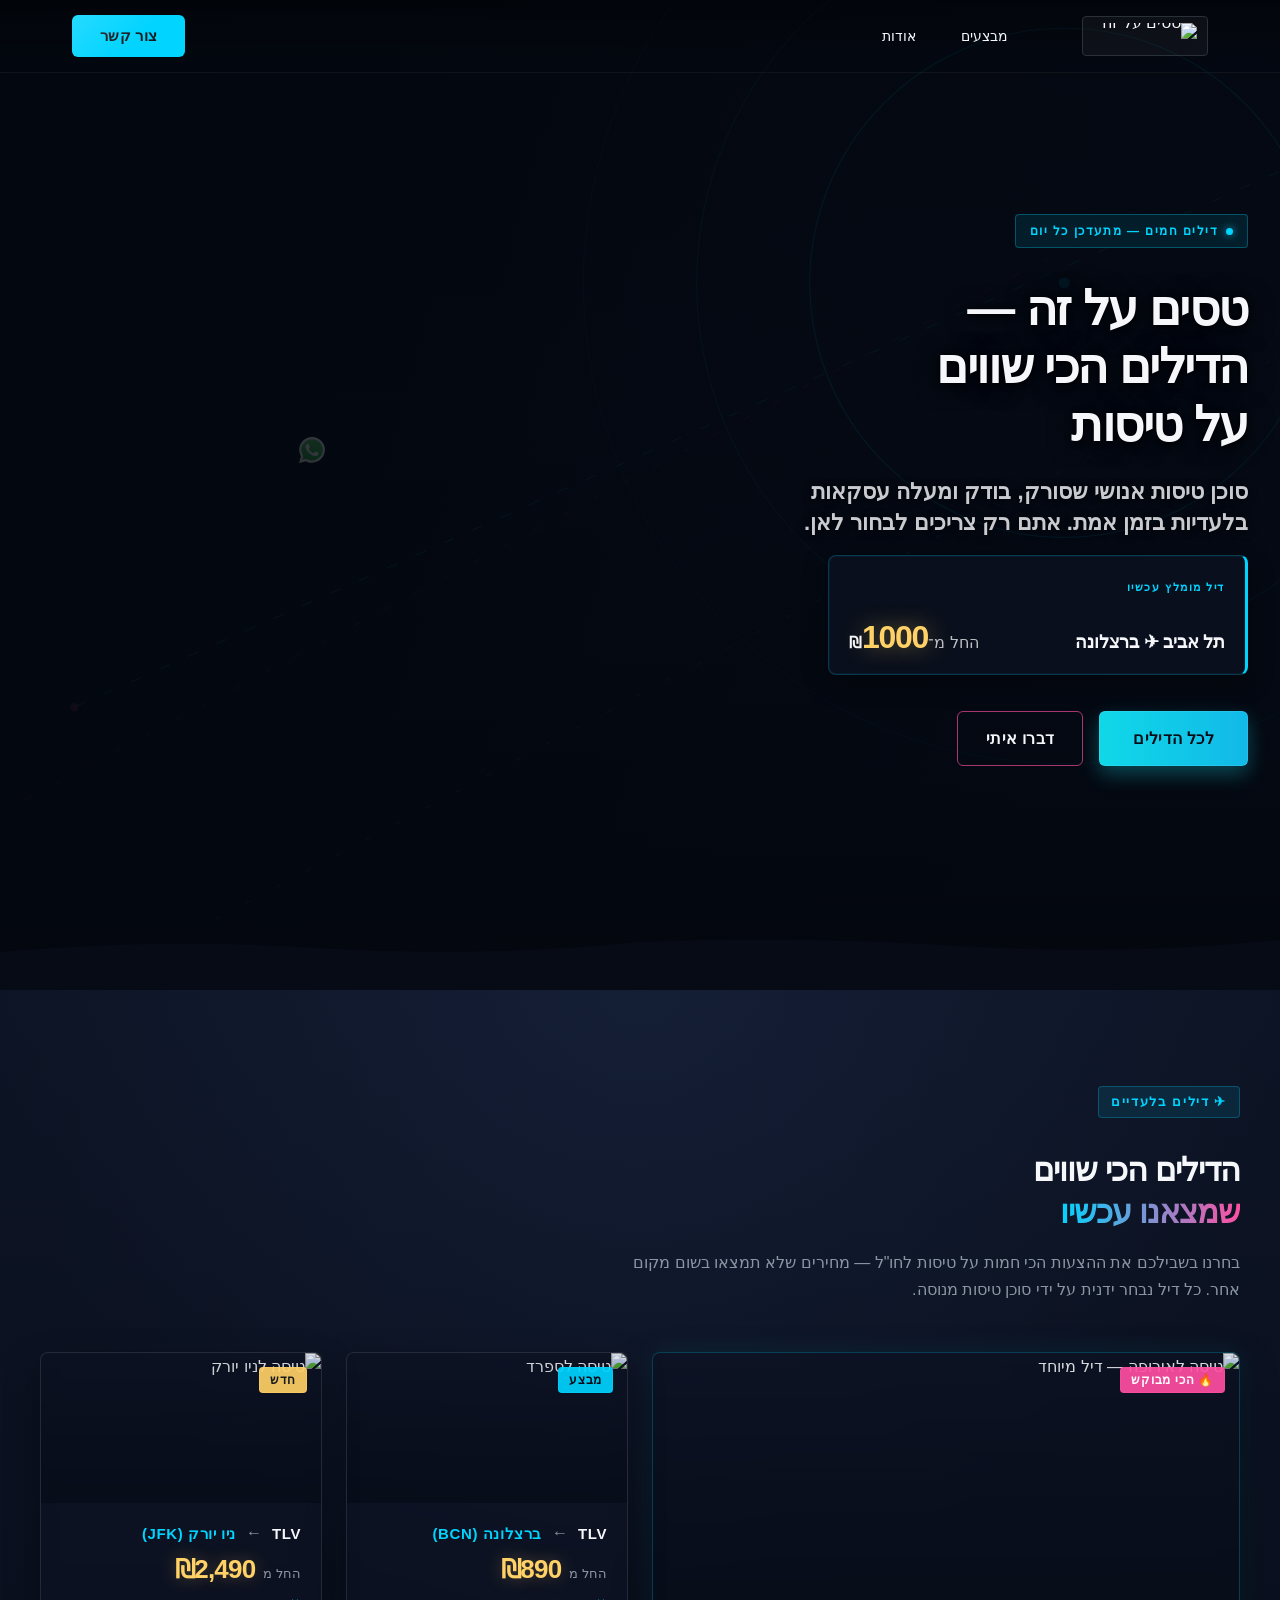
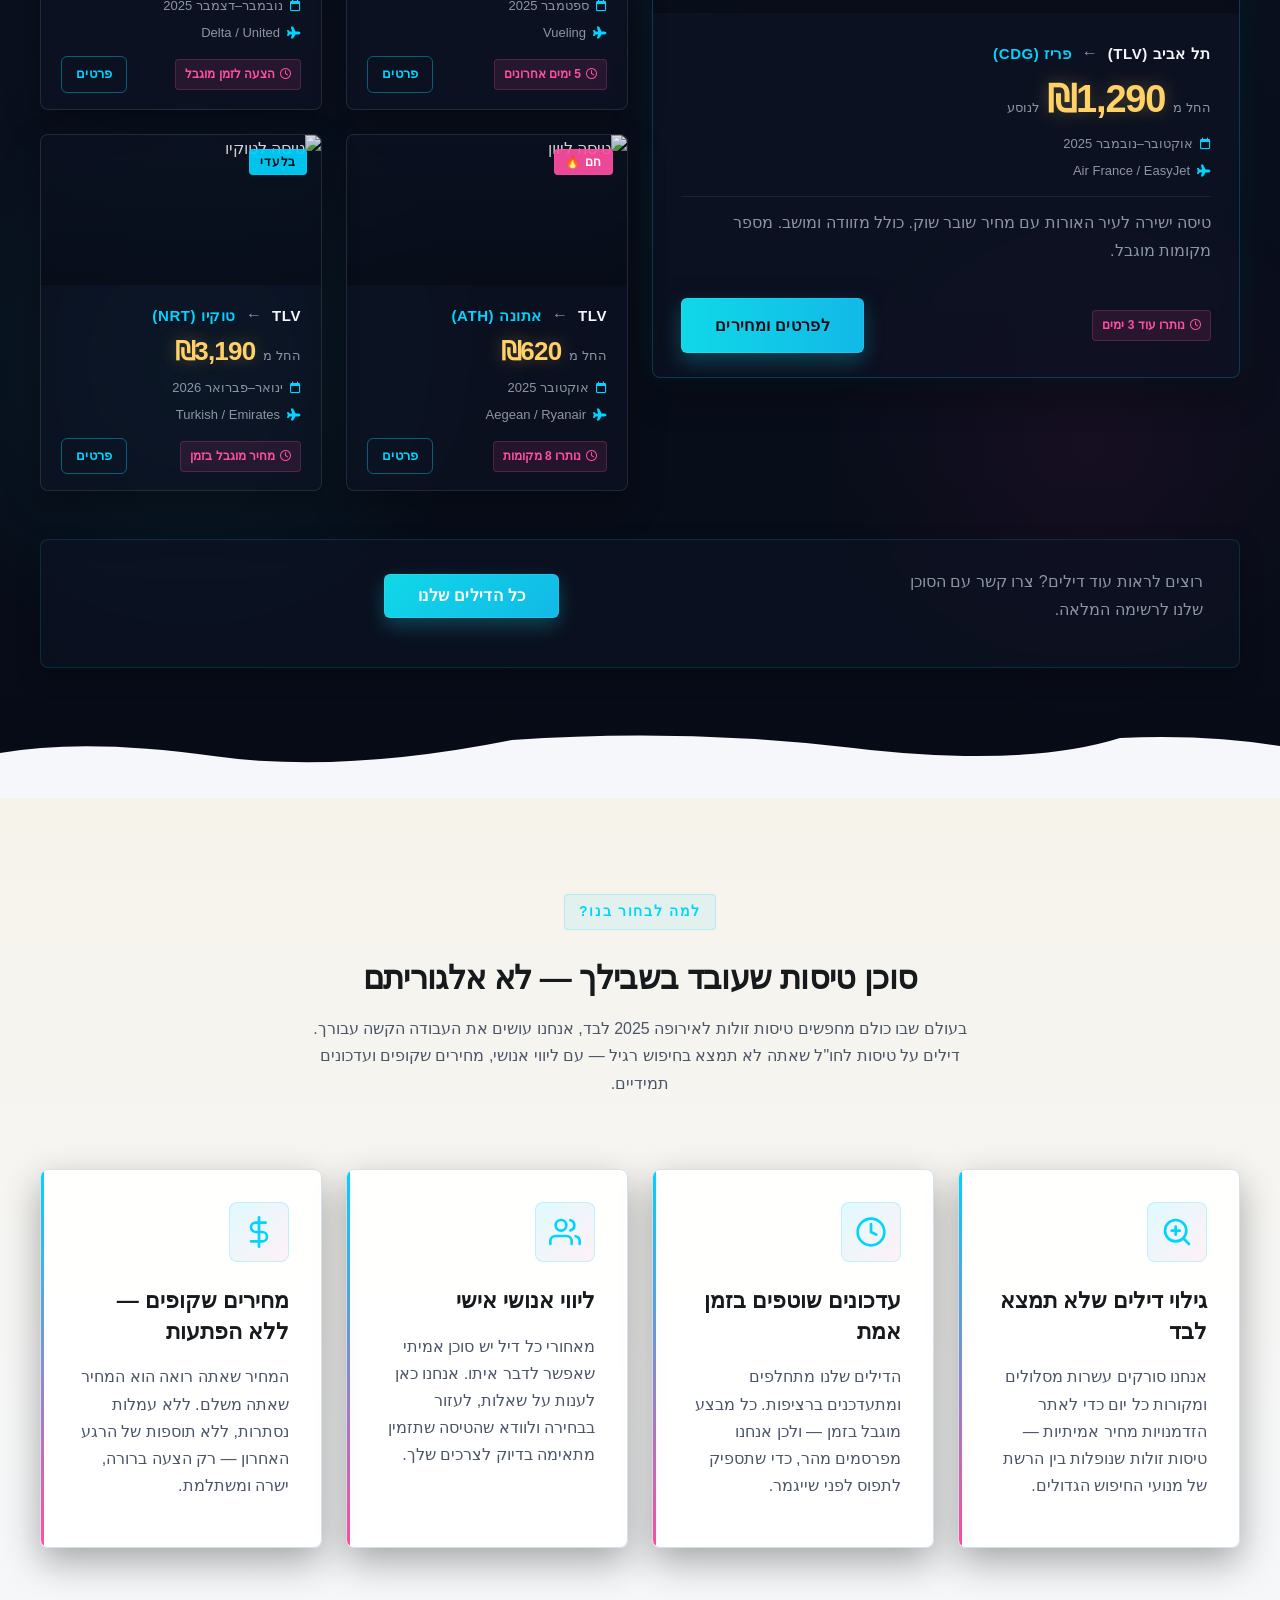
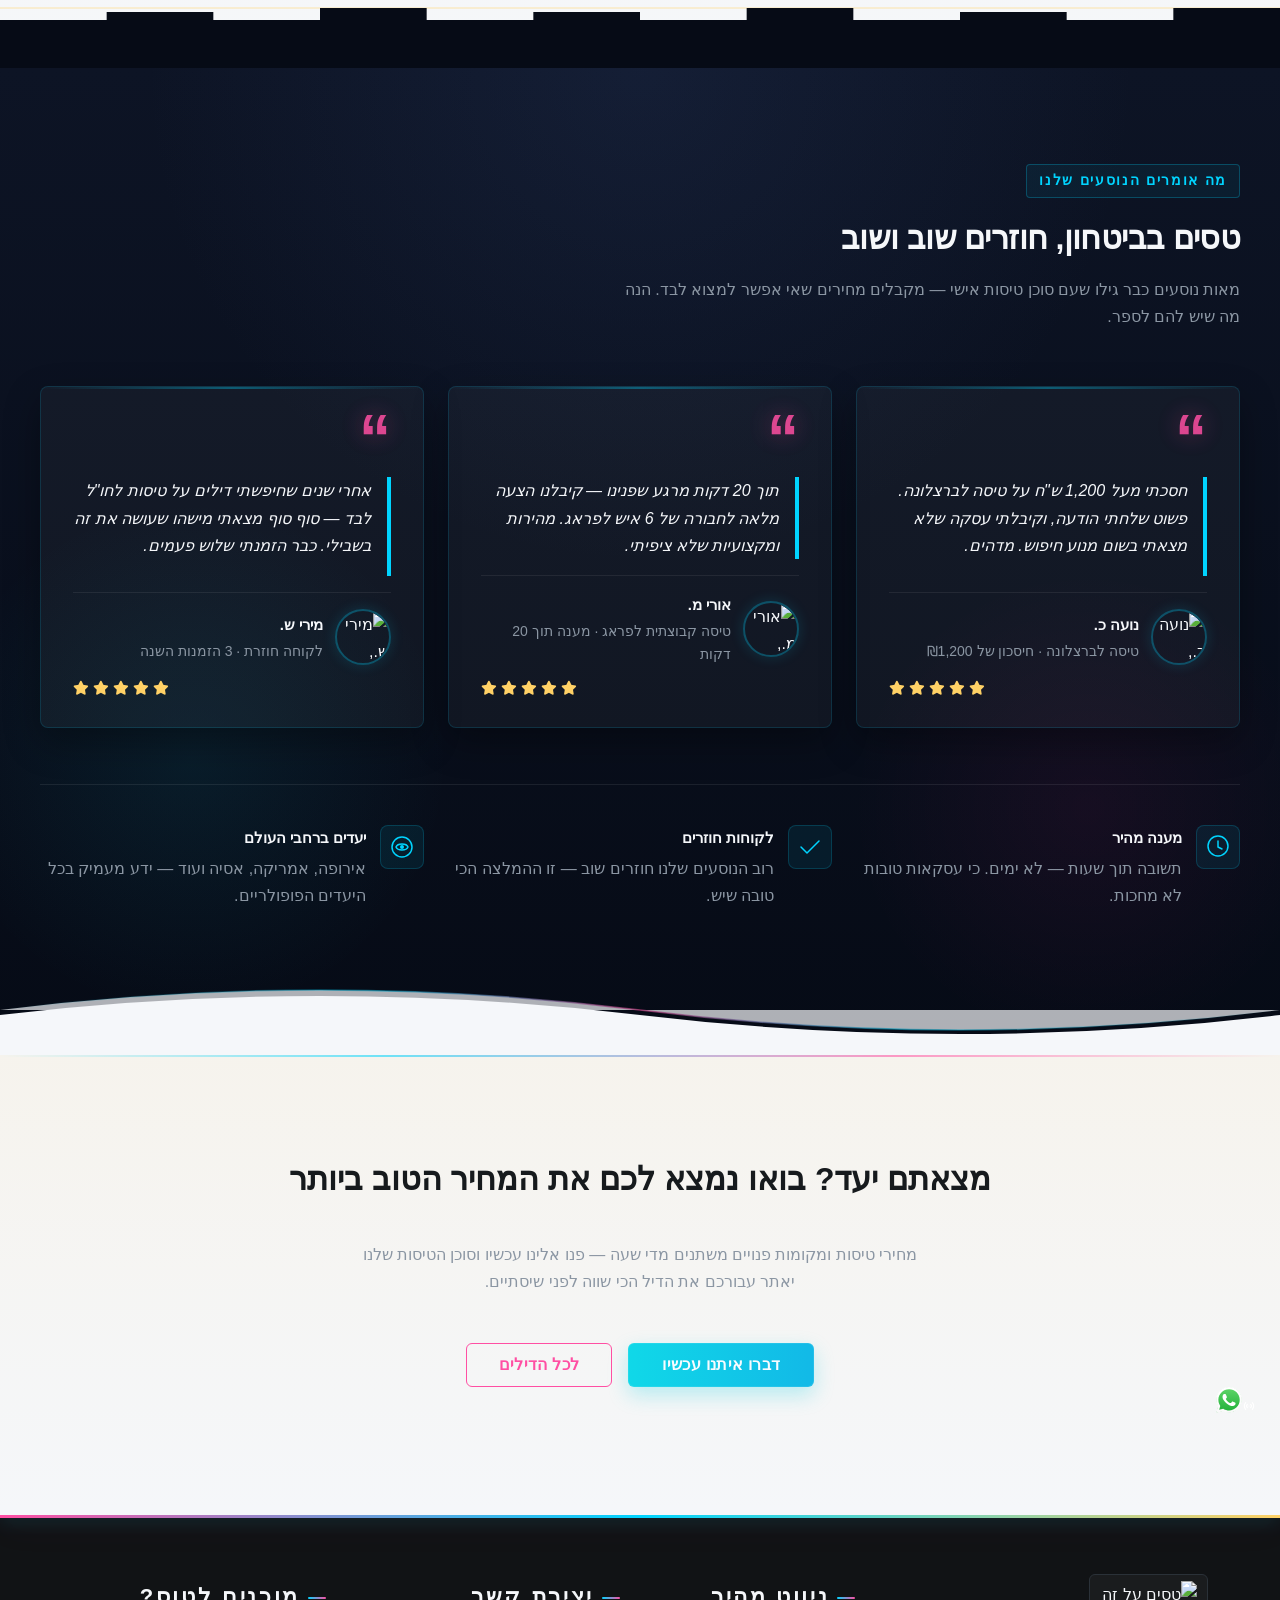
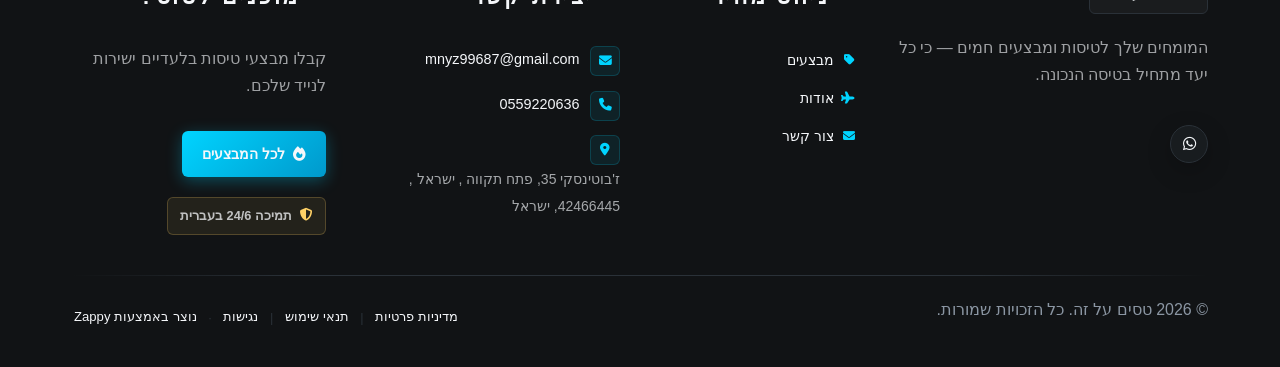
==== commit 1a44a135: "Background sync: Progressive GitHub Sync" ====
--- a/index.html
+++ b/index.html
@@ -1272,7 +1272,7 @@
       </div>
     </div>
   </div>
-<svg xmlns="http://www.w3.org/2000/svg" aria-hidden="true" role="img" width="14" height="14" viewBox="0 0 24 24" data-icon="tabler:access-point" data-iconify="tabler:access-point" data-element-type="icon" data-element-id="icon-1774385082193-36igx9bqz" data-icon-type="iconify" data-size-adjusted="true" style="width: 14px !important; height: 14px !important; display: inline-block; vertical-align: -0.125em; color: rgb(255, 255, 255); cursor: pointer;" class="iconify iconify--tabler" data-zappy-click-action="link"><path fill="none" stroke="currentColor" stroke-linecap="round" stroke-linejoin="round" stroke-width="2" d="M12 12v.01m2.828-2.838a4 4 0 0 1 0 5.656m2.829-8.485a8 8 0 0 1 0 11.314m-8.489-2.829a4 4 0 0 1 0-5.656m-2.831 8.485a8 8 0 0 1 0-11.314"></path></svg></section>
+<svg xmlns="http://www.w3.org/2000/svg" aria-hidden="true" role="img" width="14" height="14" viewBox="0 0 24 24" data-icon="tabler:access-point" data-iconify="tabler:access-point" data-element-type="icon" data-element-id="icon-1774385082193-36igx9bqz" data-icon-type="iconify" data-size-adjusted="true" style="display: inline-block; vertical-align: -0.125em; color: rgb(255, 255, 255); cursor: pointer; width: 14px; height: 14px;" class="iconify iconify--tabler" data-zappy-click-action="link"><path fill="none" stroke="currentColor" stroke-linecap="round" stroke-linejoin="round" stroke-width="2" d="M12 12v.01m2.828-2.838a4 4 0 0 1 0 5.656m2.829-8.485a8 8 0 0 1 0 11.314m-8.489-2.829a4 4 0 0 1 0-5.656m-2.831 8.485a8 8 0 0 1 0-11.314"></path></svg><svg xmlns="http://www.w3.org/2000/svg" aria-hidden="true" role="img" width="26" height="26" viewBox="0 0 256 258" data-icon="logos:whatsapp-icon" data-iconify="logos:whatsapp-icon" data-element-type="icon" data-element-id="icon-1774385465631-rmemt437s" data-icon-type="iconify" data-size-adjusted="true" style="width: 26px !important; height: 26px !important; display: inline-block; vertical-align: -0.125em; color: rgb(255, 255, 255);" class="iconify iconify--logos"><defs><linearGradient id="IconifyId19d219d86209100430" x1="50%" x2="50%" y1="100%" y2="0%"><stop offset="0%" stop-color="#1FAF38"></stop><stop offset="100%" stop-color="#60D669"></stop></linearGradient><linearGradient id="IconifyId19d219d86209100431" x1="50%" x2="50%" y1="100%" y2="0%"><stop offset="0%" stop-color="#F9F9F9"></stop><stop offset="100%" stop-color="#FFF"></stop></linearGradient></defs><path fill="url(#IconifyId19d219d86209100430)" d="M5.463 127.456c-.006 21.677 5.658 42.843 16.428 61.499L4.433 252.697l65.232-17.104a123 123 0 0 0 58.8 14.97h.054c67.815 0 123.018-55.183 123.047-123.01c.013-32.867-12.775-63.773-36.009-87.025c-23.23-23.25-54.125-36.061-87.043-36.076c-67.823 0-123.022 55.18-123.05 123.004"></path><path fill="url(#IconifyId19d219d86209100431)" d="M1.07 127.416c-.007 22.457 5.86 44.38 17.014 63.704L0 257.147l67.571-17.717c18.618 10.151 39.58 15.503 60.91 15.511h.055c70.248 0 127.434-57.168 127.464-127.423c.012-34.048-13.236-66.065-37.3-90.15C194.633 13.286 162.633.014 128.536 0C58.276 0 1.099 57.16 1.071 127.416m40.24 60.376l-2.523-4.005c-10.606-16.864-16.204-36.352-16.196-56.363C22.614 69.029 70.138 21.52 128.576 21.52c28.3.012 54.896 11.044 74.9 31.06c20.003 20.018 31.01 46.628 31.003 74.93c-.026 58.395-47.551 105.91-105.943 105.91h-.042c-19.013-.01-37.66-5.116-53.922-14.765l-3.87-2.295l-40.098 10.513z"></path><path fill="#FFF" d="M96.678 74.148c-2.386-5.303-4.897-5.41-7.166-5.503c-1.858-.08-3.982-.074-6.104-.074c-2.124 0-5.575.799-8.492 3.984c-2.92 3.188-11.148 10.892-11.148 26.561s11.413 30.813 13.004 32.94c1.593 2.123 22.033 35.307 54.405 48.073c26.904 10.609 32.379 8.499 38.218 7.967c5.84-.53 18.844-7.702 21.497-15.139c2.655-7.436 2.655-13.81 1.859-15.142c-.796-1.327-2.92-2.124-6.105-3.716s-18.844-9.298-21.763-10.361c-2.92-1.062-5.043-1.592-7.167 1.597c-2.124 3.184-8.223 10.356-10.082 12.48c-1.857 2.129-3.716 2.394-6.9.801c-3.187-1.598-13.444-4.957-25.613-15.806c-9.468-8.442-15.86-18.867-17.718-22.056c-1.858-3.184-.199-4.91 1.398-6.497c1.431-1.427 3.186-3.719 4.78-5.578c1.588-1.86 2.118-3.187 3.18-5.311c1.063-2.126.531-3.986-.264-5.579c-.798-1.593-6.987-17.343-9.819-23.64"></path></svg></section>
   </main>
   
   <footer class="site-footer"><div class="footer-glow-bar"></div><div class="footer-container"><div class="footer-top"><div class="footer-col footer-col--brand"><a href="/" class="footer-logo-link"><img class="logo" data-placeholder="logo" data-context="business logo" width="150" height="40" src="/assets/business-logo.webp" alt="טסים על זה"></a><p class="footer-tagline">המומחים שלך לטיסות ומבצעים חמים — כי כל יעד מתחיל בטיסה הנכונה.</p><div class="footer-social"><a href="#" aria-label="Facebook" class="social-link" style="display:none !important;"><i class="fab fa-facebook-f"></i></a><a href="#" aria-label="Instagram" class="social-link" style="display:none !important;"><i class="fab fa-instagram"></i></a><a href="https://wa.me/972559220636" aria-label="WhatsApp" class="social-link"><i class="fab fa-whatsapp"></i></a></div></div><div class="footer-col footer-col--links"><h3 class="footer-heading"><span class="heading-accent"></span>ניווט מהיר</h3><ul class="footer-nav"><li><a href="/deals" class="footer-link"><i class="fas fa-tag footer-link-icon"></i>מבצעים</a></li><li><a href="/about" class="footer-link"><i class="fas fa-plane footer-link-icon"></i>אודות</a></li><li><a href="/contact" class="footer-link"><i class="fas fa-envelope footer-link-icon"></i>צור קשר</a></li></ul></div><div class="footer-col footer-col--contact"><h3 class="footer-heading"><span class="heading-accent"></span>יצירת קשר</h3><ul class="footer-contact-list"><li class="footer-contact-item"><span class="contact-icon-wrap"><i class="fas fa-envelope"></i></span><a href="mailto:mnyz99687@gmail.com" class="footer-link">mnyz99687@gmail.com</a></li><li class="footer-contact-item"><span class="contact-icon-wrap"><i class="fas fa-phone"></i></span><a href="tel:0559220636" class="footer-link">0559220636</a></li><li class="footer-contact-item"><a href="/"><span class="contact-icon-wrap"><i class="fas fa-map-marker-alt"></i></span><span class="footer-address">ז'בוטינסקי 35, פתח תקווה , ישראל , 42466445, ישראל</span></a></li></ul></div><div class="footer-col footer-col--cta"><h3 class="footer-heading"><span class="heading-accent"></span>מוכנים לטוס?</h3><p class="footer-cta-text">קבלו מבצעי טיסות בלעדיים ישירות לנייד שלכם.</p><a href="/deals" class="footer-cta-btn"><i class="fas fa-fire"></i> לכל המבצעים</a><div class="footer-badge"><i class="fas fa-shield-alt"></i><span>תמיכה 24/6 בעברית</span></div></div></div><div class="footer-divider"></div><div class="footer-bottom"><p class="footer-copyright">© 2026 טסים על זה. כל הזכויות שמורות.</p><div class="footer-legal"><a href="/privacy" class="legal-link">מדיניות פרטיות</a><span class="legal-sep">|</span><a href="/terms" class="legal-link">תנאי שימוש</a><span class="legal-sep">|</span><a href="/accessibility" class="legal-link">נגישות</a><span class="legal-sep">·</span><a href="https://zappy5.com" target="_blank" class="zappy-attribution">נוצר באמצעות Zappy</a></div></div></div></footer>
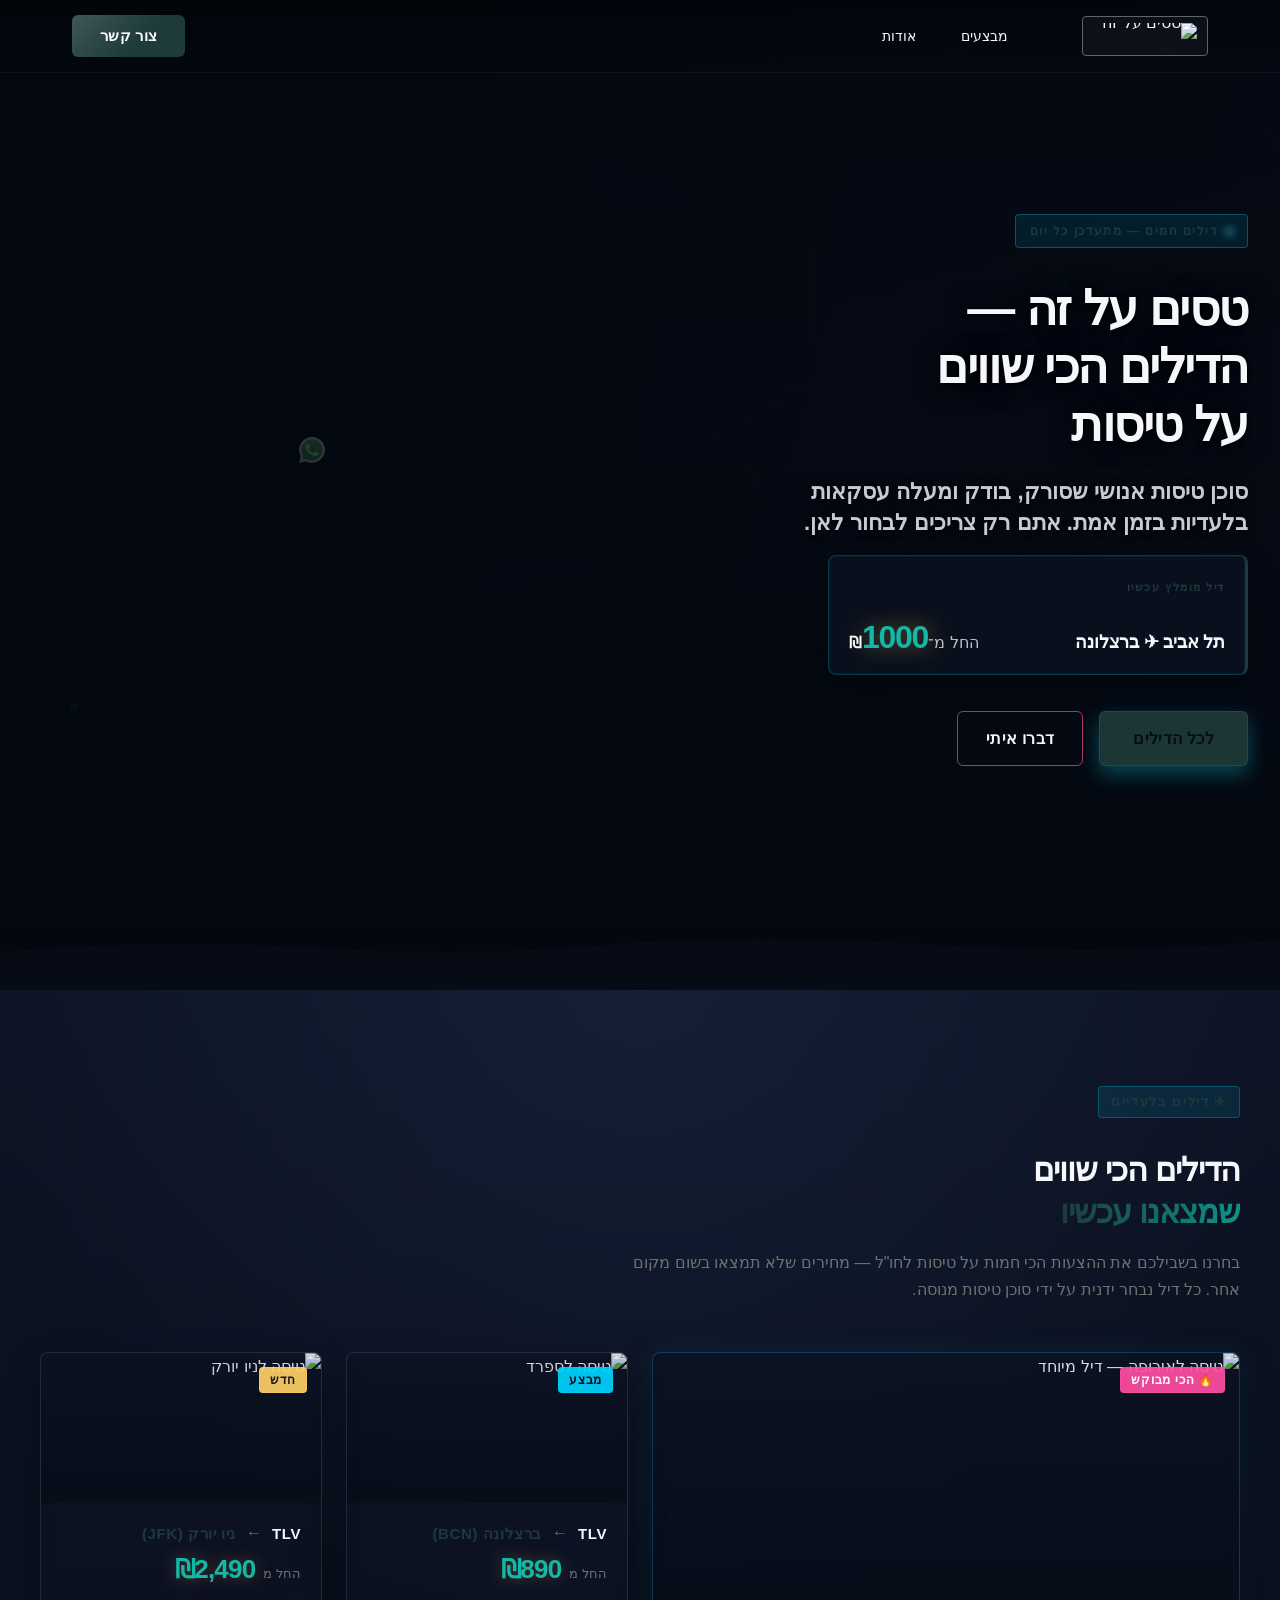
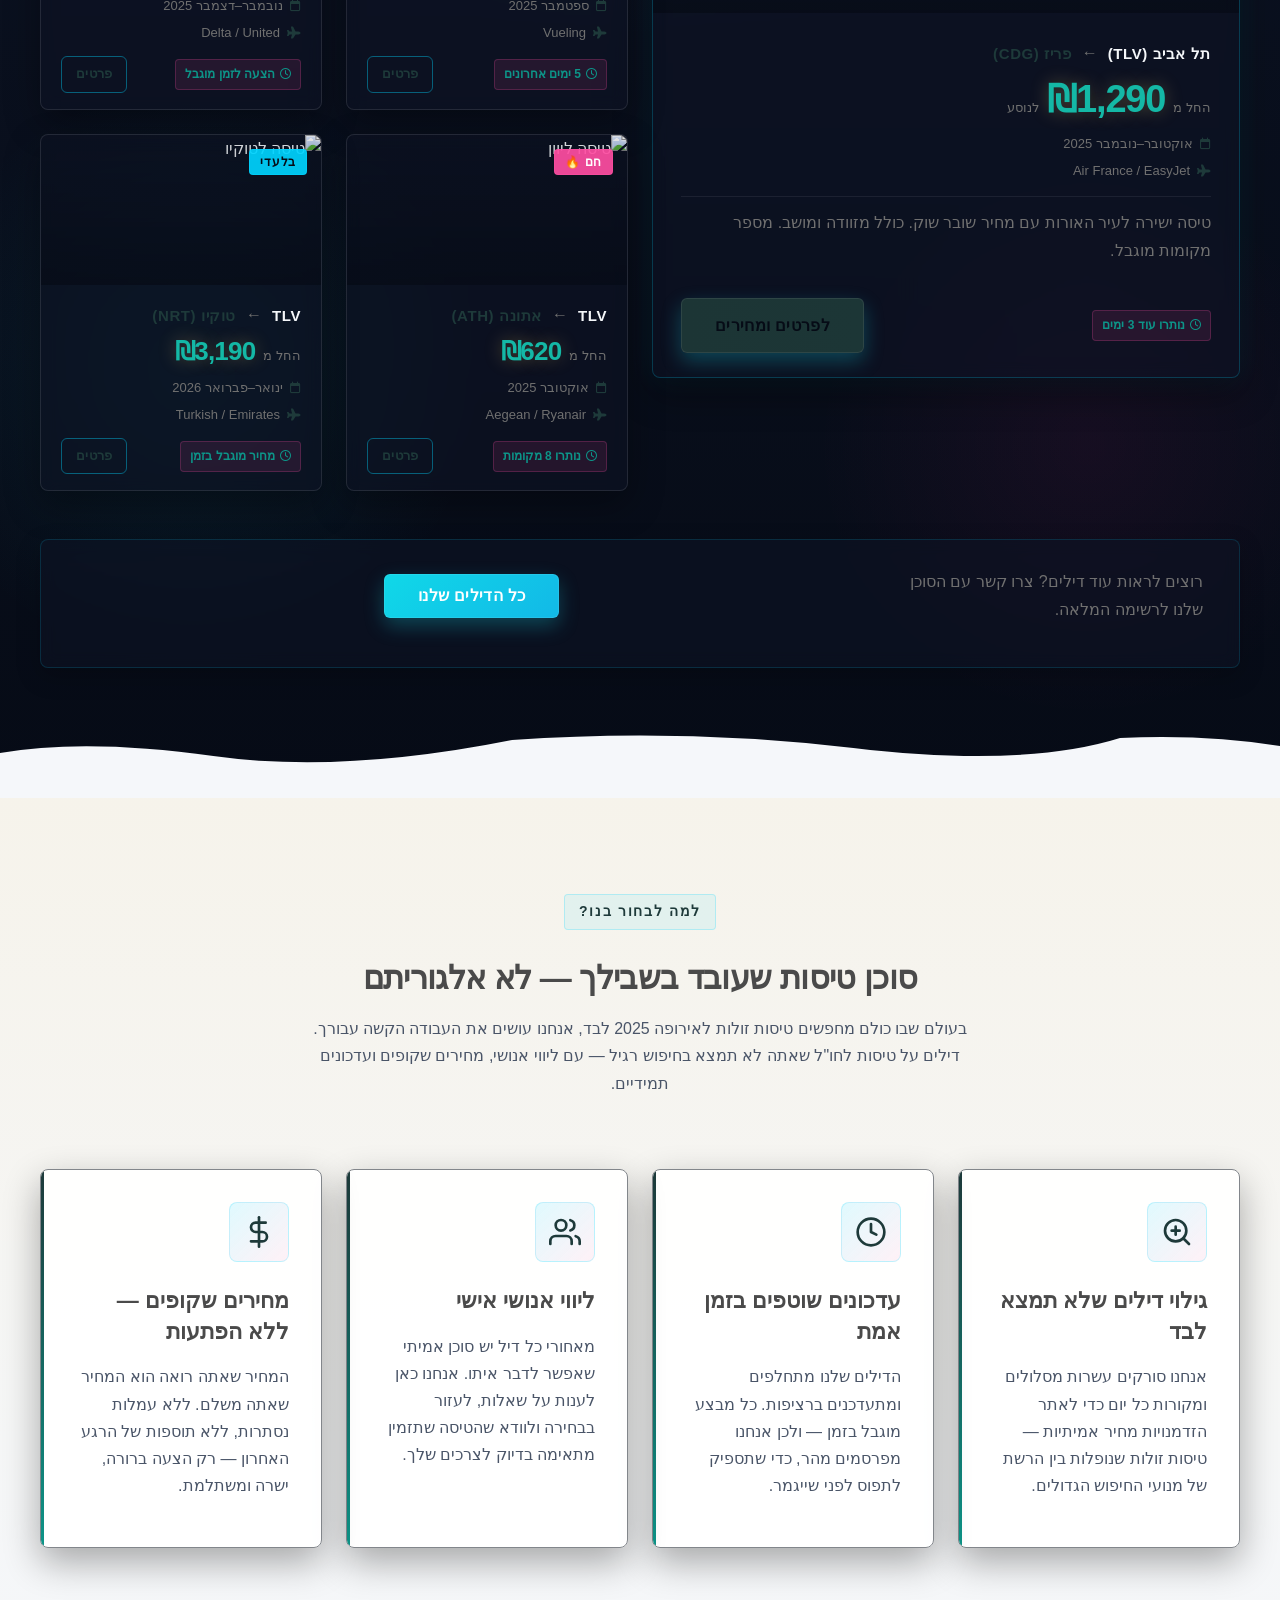
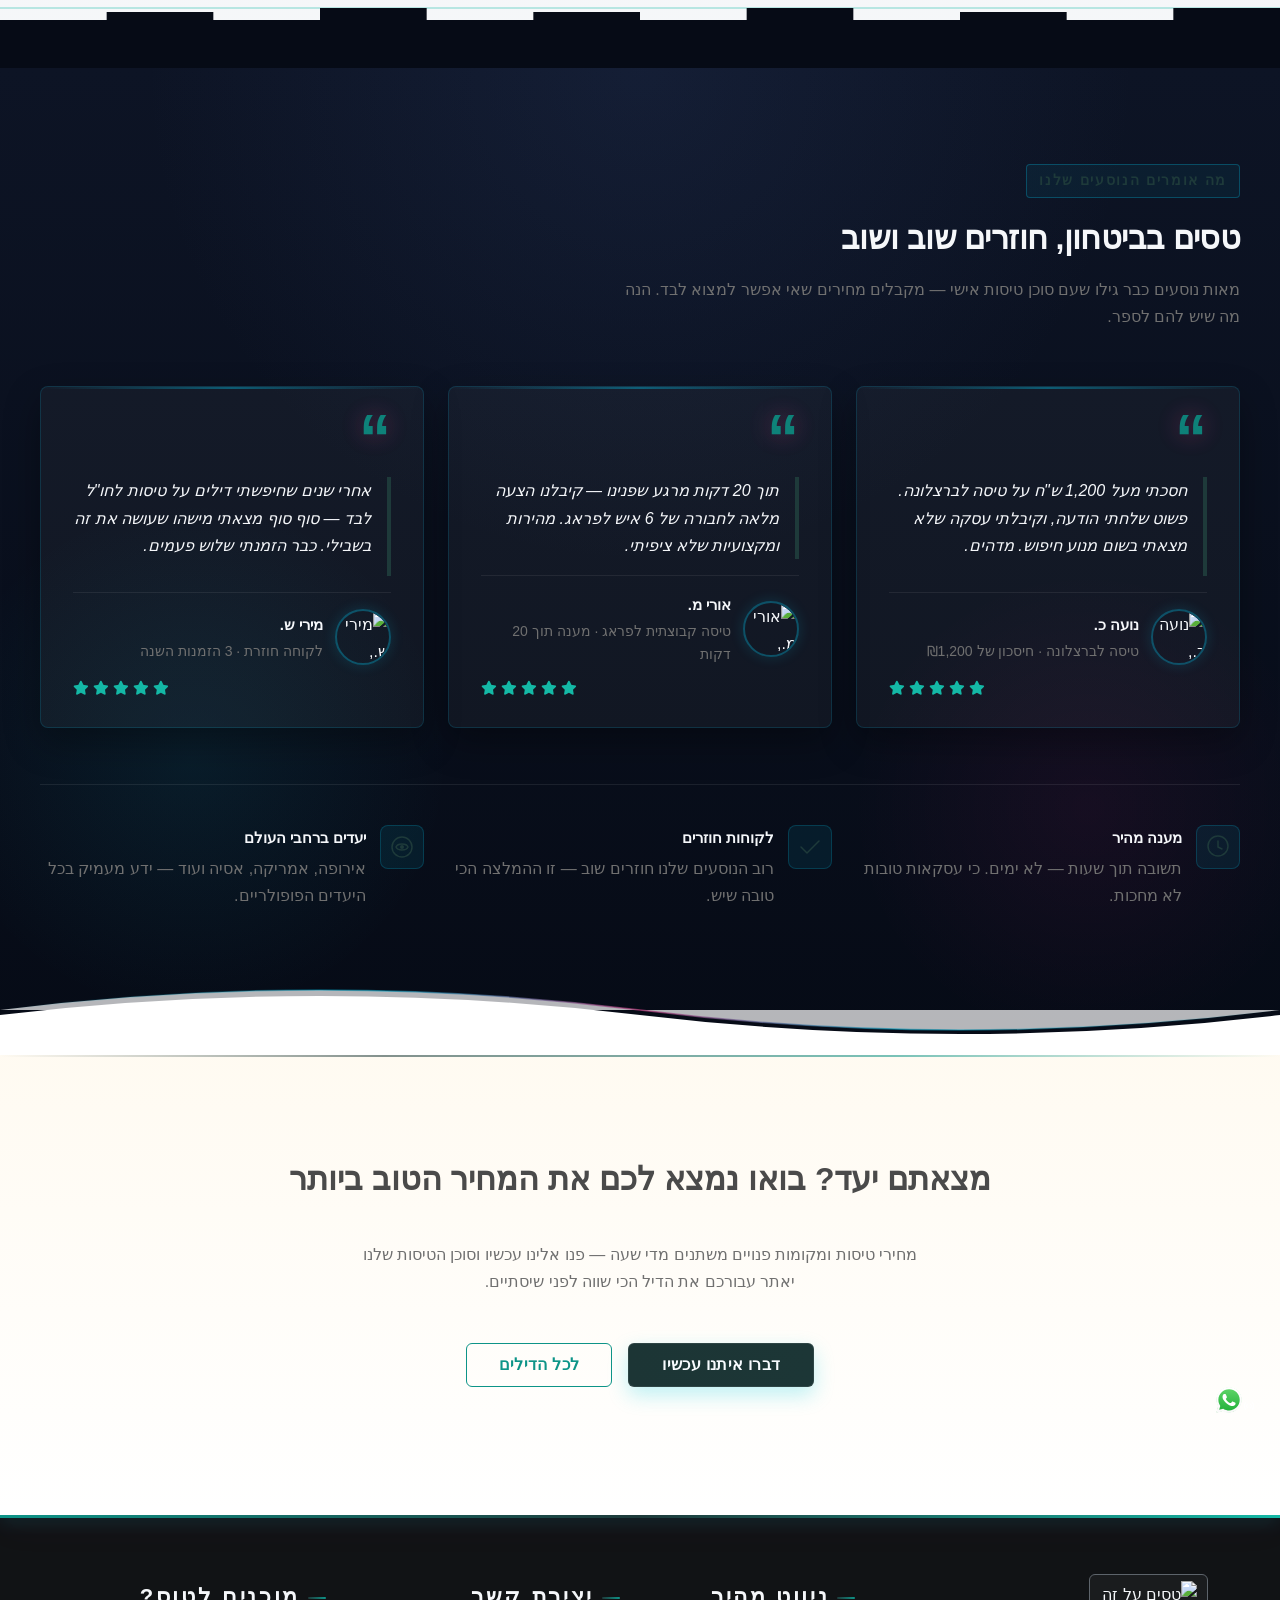
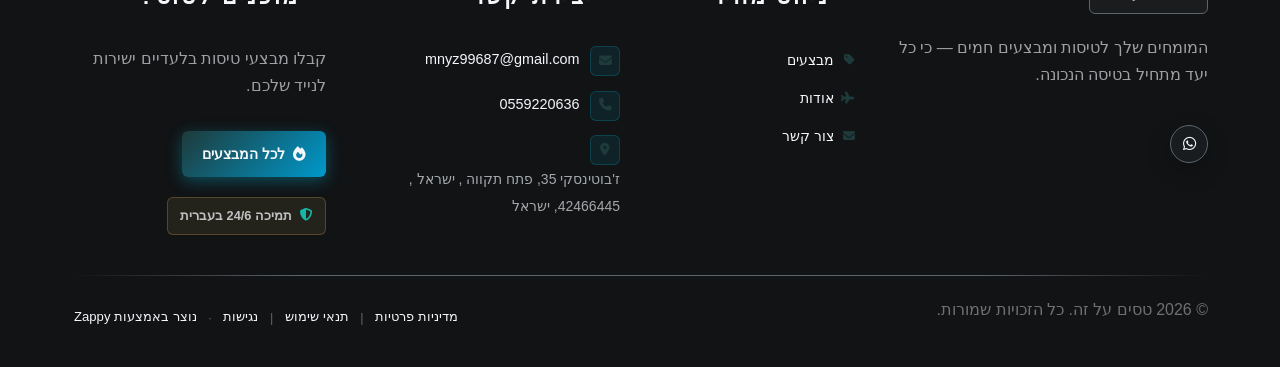
==== commit acc3a58b: "Background sync: Progressive GitHub Sync" ====
--- a/index.html
+++ b/index.html
@@ -787,15 +787,15 @@
   <!-- Route-line texture overlay -->
   <div class="index-hero-texture" aria-hidden="true">
     <svg data-no-icon-edit="true" aria-hidden="true" viewBox="0 0 1200 700" preserveAspectRatio="xMidYMid slice" xmlns="http://www.w3.org/2000/svg" style="width:100%;height:100%;opacity:0.07;">
-      <circle cx="900" cy="200" r="180" fill="none" stroke="#00D4FF" stroke-width="0.8"></circle>
-      <circle cx="900" cy="200" r="260" fill="none" stroke="#00D4FF" stroke-width="0.5"></circle>
-      <circle cx="900" cy="200" r="340" fill="none" stroke="#00D4FF" stroke-width="0.3"></circle>
-      <line x1="200" y1="500" x2="1100" y2="100" stroke="#00D4FF" stroke-width="0.6" stroke-dasharray="8 14"></line>
-      <line x1="100" y1="600" x2="950" y2="150" stroke="#FF4FA3" stroke-width="0.4" stroke-dasharray="6 18"></line>
-      <line x1="300" y1="650" x2="1150" y2="200" stroke="#00D4FF" stroke-width="0.5" stroke-dasharray="4 20"></line>
-      <circle cx="900" cy="200" r="4" fill="#00D4FF" opacity="0.9"></circle>
-      <circle cx="200" cy="500" r="3" fill="#FF4FA3" opacity="0.7"></circle>
-      <circle cx="100" cy="600" r="3" fill="#00D4FF" opacity="0.6"></circle>
+      <circle cx="900" cy="200" r="180" fill="none" stroke="#1E3A3A" stroke-width="0.8"></circle>
+      <circle cx="900" cy="200" r="260" fill="none" stroke="#1E3A3A" stroke-width="0.5"></circle>
+      <circle cx="900" cy="200" r="340" fill="none" stroke="#1E3A3A" stroke-width="0.3"></circle>
+      <line x1="200" y1="500" x2="1100" y2="100" stroke="#1E3A3A" stroke-width="0.6" stroke-dasharray="8 14"></line>
+      <line x1="100" y1="600" x2="950" y2="150" stroke="#0D9488" stroke-width="0.4" stroke-dasharray="6 18"></line>
+      <line x1="300" y1="650" x2="1150" y2="200" stroke="#1E3A3A" stroke-width="0.5" stroke-dasharray="4 20"></line>
+      <circle cx="900" cy="200" r="4" fill="#1E3A3A" opacity="0.9"></circle>
+      <circle cx="200" cy="500" r="3" fill="#0D9488" opacity="0.7"></circle>
+      <circle cx="100" cy="600" r="3" fill="#1E3A3A" opacity="0.6"></circle>
     </svg>
   </div>
 
@@ -962,7 +962,7 @@
               <span class="deal-route__arrow">←</span>
               <span class="deal-route__dest">אתונה (ATH)</span>
             </div>
-            <div class="deal-price-block deal-price-block--sm">
+            <div class="deal-price-block deal-price-block--sm" style="">
               <span class="deal-price__from">החל מ</span>
               <span class="deal-price__amount">₪620</span>
             </div>
@@ -970,8 +970,8 @@
               <span class="deal-meta__item"><i class="fa-regular fa-calendar"></i> אוקטובר 2025</span>
               <span class="deal-meta__item"><i class="fa-solid fa-plane" data-element-type="icon" data-element-id="icon-1774384297640-j5zltf3dc" data-icon-type="fontawesome" style="pointer-events: auto; cursor: pointer;"></i> Aegean / Ryanair</span>
             </div>
-            <div class="deal-footer deal-footer--sm">
-              <span class="deal-timer"><i class="fa-regular fa-clock"></i> נותרו 8 מקומות</span>
+            <div class="deal-footer deal-footer--sm" style="">
+              <span class="deal-timer"><i class="fa-regular fa-clock" style="cursor: pointer;"></i> נותרו 8 מקומות</span>
               <a href="#contact" class="btn-deal-sm" data-element-type="button" data-element-id="btn-1774384297628-claw7gtgv" data-native-element="true">פרטים</a>
             </div>
           </div>
@@ -980,7 +980,7 @@
         <!-- Secondary Deal 4 -->
         <article class="deal-card deal-card--secondary">
           <div class="deal-card__image-wrap deal-card__image-wrap--sm">
-            <img data-placeholder="index-showcase-image-5" data-context="Stunning view of Tokyo Japan at night with neon lights, Mount Fuji in background, cinematic travel photography, premium destination" width="400" height="220" src="/assets/site-index-showcase-image-5.webp" alt="טיסה לטוקיו" class="deal-card__image zappy-editable-image" data-element-type="image" data-element-id="img-1774384297646-lmodt2lkl" data-original-position="static" style="position: relative;" data-resize-handler-attached="true">
+            <div data-zappy-zoom-wrapper="true" data-element-id="img-1774384297646-lmodt2lkl" data-element-type="image" data-zappy-zoom-wrapper-width="339px" data-zappy-zoom-wrapper-height="189px" data-zappy-zoom-wrapper-width-mode="px" style="position: relative !important; overflow: hidden !important; width: 339px !important; max-width: 100% !important; margin-left: auto !important; margin-right: auto !important; height: 189px !important; display: block !important; min-height: 150px !important;" data-zappy-zoom-clip="true" data-zappy-wrapper-margins-applied="true"><img data-placeholder="index-showcase-image-5" data-context="Stunning view of Tokyo Japan at night with neon lights, Mount Fuji in background, cinematic travel photography, premium destination" width="400" height="220" src="/assets/site-index-showcase-image-5.webp" alt="טיסה לטוקיו" class="deal-card__image zappy-editable-image" data-element-type="image" data-element-id="img-1774384297646-lmodt2lkl" data-original-position="static" style="position: relative !important; object-position: 35% 83%; margin-top: 0px !important; margin-bottom: 0px !important; width: 100% !important; height: auto !important; max-width: 100% !important; max-height: 300px !important; display: block; object-fit: cover !important;" data-resize-handler-attached="true" data-zappy-zoom="0.8"></div>
             <div class="deal-card__image-overlay"></div>
             <p><span class="deal-chip deal-chip--sale">בלעדי</span>
           </p></div>
@@ -1105,7 +1105,7 @@
   <div class="index-benefits-divider-wrapper">
     <svg aria-hidden="true" viewBox="0 0 1200 72" preserveAspectRatio="none" xmlns="http://www.w3.org/2000/svg">
       <!-- Gold inset line -->
-      <line x1="0" y1="12" x2="1200" y2="12" stroke="#FFD166" stroke-width="1.2" opacity="0.55"></line>
+      <line x1="0" y1="12" x2="1200" y2="12" stroke="#14B8A6" stroke-width="1.2" opacity="0.55"></line>
       <!-- Stepped pixel edge filling bottom (charcoal = bg-dark) -->
       <path d="M0,72 L0,24 L100,24 L100,16 L200,16 L200,24 L300,24 L300,12 L400,12 L400,24 L500,24 L500,16 L600,16 L600,24 L700,24 L700,12 L800,12 L800,24 L900,24 L900,16 L1000,16 L1000,24 L1100,24 L1100,12 L1200,12 L1200,72 Z" fill="#060B16"></path>
     </svg>
@@ -1333,61 +1333,6 @@
           observer.observe(menu, { attributes: true, attributeFilter: ['class', 'style'] });
         });
       }, 500);
-    })();
-    </script>
-
-    <script id="zappy-navbar-scroll-effect">
-    (function(){
-      var nb=document.querySelector('nav.navbar,.navbar:not(.zappy-catalog-menu)');
-      var cm=document.querySelector('.zappy-catalog-menu,#zappy-catalog-menu');
-      if(!nb)return;
-      var fb='rgba(245,247,250,0.85)';
-      var th=60;
-      var rs=getComputedStyle(document.documentElement);
-      var td=rs.getPropertyValue('--text-dark').trim()||'#1a1a1a';
-      var tl=rs.getPropertyValue('--text-light').trim()||'#ffffff';
-      var st=true?td:tl;
-      nb.style.transition='background 0.3s ease,backdrop-filter 0.3s ease,-webkit-backdrop-filter 0.3s ease,box-shadow 0.3s ease';
-      if(cm)cm.style.transition='background 0.3s ease,backdrop-filter 0.3s ease,-webkit-backdrop-filter 0.3s ease';
-      var neSel='a,.navbar-brand,.navbar-brand a,.dropdown-toggle,.mobile-toggle,.phone-header-btn,.mobile-hamburger-btn,.mobile-close-btn,.mobile-submenu-toggle,.nav-link';
-      var skipCls=['cart-link','login-link','nav-search-toggle','search-toggle'];
-      function sTC(c,clr){var els=c.querySelectorAll(neSel);for(var i=0;i<els.length;i++){var sk=false;if(els[i].closest('.sub-menu')||els[i].closest('.dropdown-menu')){sk=true;}for(var j=0;j<skipCls.length;j++){if(els[i].classList.contains(skipCls[j])){sk=true;break;}}if(!sk)els[i].style.setProperty('color',clr,'important');}}
-      function cTC(c){var els=c.querySelectorAll(neSel);for(var i=0;i<els.length;i++){if(els[i].closest('.sub-menu')||els[i].closest('.dropdown-menu'))continue;els[i].style.removeProperty('color');}}
-      function applyScrolled(){
-        nb.classList.add('scrolled');
-        if(window.innerWidth>768){
-          nb.style.setProperty('--frosted-text',st);
-          nb.style.setProperty('background-image','none','important');
-          nb.style.setProperty('background-color',fb,'important');
-          nb.style.backdropFilter='blur(12px)';nb.style.webkitBackdropFilter='blur(12px)';nb.style.boxShadow='0 2px 16px rgba(0,0,0,0.12)';
-          sTC(nb,st);
-        }
-        if(cm){cm.classList.add('scrolled');if(window.innerWidth>768){cm.style.setProperty('background',fb,'important');cm.style.setProperty('backdrop-filter','blur(12px)','important');cm.style.setProperty('-webkit-backdrop-filter','blur(12px)','important');sTC(cm,st);}}
-      }
-      function onS(){
-        if(window._zappyNavNoDarkHero) return;
-        if(window.innerWidth<=768){nb.classList.remove('scrolled');cTC(nb);if(cm){cm.classList.remove('scrolled');cTC(cm);}return;}
-        var y=window.scrollY||window.pageYOffset;
-        if(y>th){
-          nb.classList.add('scrolled');nb.style.setProperty('background-color',fb,'important');nb.style.setProperty('background-image','none','important');
-          nb.style.setProperty('--frosted-text',st);nb.style.backdropFilter='blur(12px)';nb.style.webkitBackdropFilter='blur(12px)';nb.style.boxShadow='0 2px 16px rgba(0,0,0,0.12)';
-          sTC(nb,st);
-          if(cm){cm.classList.add('scrolled');cm.style.setProperty('background',fb,'important');cm.style.setProperty('backdrop-filter','blur(12px)','important');cm.style.setProperty('-webkit-backdrop-filter','blur(12px)','important');sTC(cm,st);}
-        }else{
-          nb.classList.remove('scrolled');nb.style.setProperty('background-color','transparent','important');nb.style.removeProperty('background-image');
-          nb.style.removeProperty('--frosted-text');nb.style.backdropFilter='none';nb.style.webkitBackdropFilter='none';nb.style.boxShadow='none';
-          cTC(nb);
-          if(cm){cm.classList.remove('scrolled');cm.style.setProperty('background','transparent','important');cm.style.setProperty('backdrop-filter','none','important');cm.style.setProperty('-webkit-backdrop-filter','none','important');cTC(cm);}
-        }
-      }
-      function sLum(rv,gv,bv){rv/=255;gv/=255;bv/=255;rv=rv<=0.03928?rv/12.92:Math.pow((rv+0.055)/1.055,2.4);gv=gv<=0.03928?gv/12.92:Math.pow((gv+0.055)/1.055,2.4);bv=bv<=0.03928?bv/12.92:Math.pow((bv+0.055)/1.055,2.4);return 0.2126*rv+0.7152*gv+0.0722*bv;}
-      window.addEventListener('scroll',onS,{passive:true});
-      window.addEventListener('resize',onS,{passive:true});
-      onS();
-      var heroEl=document.querySelector('section[class*="hero"],[data-hero-type],main>section:first-child');
-      var hasDH=false;
-      if(heroEl){var hCs=getComputedStyle(heroEl);var hBI=hCs.backgroundImage;if(hBI&&hBI!=='none'){if(hBI.indexOf('url(')!==-1){var hM2=hCs.backgroundColor.match(/\d+/g);if(hM2&&hM2.length>=3){hasDH=sLum(parseInt(hM2[0]),parseInt(hM2[1]),parseInt(hM2[2]))<0.4;}else{hasDH=true;}}else if(hBI.indexOf('gradient')!==-1){var cM=hBI.match(/rgba?\(\s*(\d+)\s*,\s*(\d+)\s*,\s*(\d+)/g);if(cM&&cM.length>0){var tLm=0;for(var ci=0;ci<cM.length;ci++){var pts=cM[ci].match(/\d+/g);tLm+=sLum(parseInt(pts[0]),parseInt(pts[1]),parseInt(pts[2]));}hasDH=(tLm/cM.length)<0.4;}else{hasDH=true;}}else{hasDH=true;}}else{var hM=hCs.backgroundColor.match(/\d+/g);if(hM&&hM.length>=3){hasDH=sLum(parseInt(hM[0]),parseInt(hM[1]),parseInt(hM[2]))<0.4;}}}
-      if(!hasDH){window.removeEventListener('scroll',onS);window.removeEventListener('resize',onS);applyScrolled();window._zappyNavNoDarkHero=true;}
     })();
     </script>
 
--- a/styles.css
+++ b/styles.css
@@ -137,16 +137,16 @@
   src: url('assets/fonts/Rubik-Bold.woff2') format('woff2');
 }
 :root {
-  --primary: #00D4FF;
-  --secondary: #FF4FA3;
-  --accent: #FFD166;
-  --bg-light: #F5F7FA;
+--primary: #1E3A3A;
+  --secondary: #0D9488;
+  --accent: #14B8A6;
+  --bg-light: #FFFFFF;
   --bg-dark: #111315;
-  --text-dark: #161A1D;
+  --text-dark: #4a4a4a;
   --text-light: #F5F7FA;
-  --text-muted: #8B96A3;
-  --border-light: #D8E0E8;
-  --border-dark: #2A3138;
+  --text-muted: #707070;
+  --border-light: #82868b;
+  --border-dark: #5d646b;
   --nav-bg: transparent;
   --nav-text: #F5F7FA;
   --nav-text-hover: #00D4FF;
@@ -169,14 +169,21 @@
   --transition-default: all 0.22s cubic-bezier(0.4, 0, 0.2, 1);
   --transition-hover: all 0.18s cubic-bezier(0.4, 0, 0.2, 1);
 
-  --gradient-primary: linear-gradient(90deg, #10D8E8 0%, #12B9E7 100%);
-  --gradient-gold-shine: linear-gradient(180deg, #FFE2A3 0%, #F5C15B 52%, #C9852C 100%);
-  --gradient-secondary: linear-gradient(90deg, #FF2AB5 0%, #D81484 100%);
-  --gradient-gold-accent: linear-gradient(90deg, #FFD98A 0%, #F2B44B 100%);
+  --gradient-primary: linear-gradient(90deg, #1C3535 0%, #1C3636 100%);
+  --gradient-gold-shine: linear-gradient(180deg, #22E7D1 0%, #12A595 52%, #C9852C 100%);
+  --gradient-secondary: linear-gradient(90deg, #0A7269 0%, #053A35 100%);
+  --gradient-gold-accent: linear-gradient(90deg, #18D8C3 0%, #109485 100%);
   --gradient-dark-section: linear-gradient(180deg, #0D1425 0%, #060B16 100%);
   --gradient-overlay-dark: linear-gradient(180deg, rgba(3,7,15,0.72) 0%, rgba(3,7,15,0.38) 42%, rgba(3,7,15,0.78) 100%);
   --gradient-light-section: linear-gradient(180deg, rgba(255,210,122,0.16) 0%, rgba(255,255,255,0) 100%);
   --gradient-overlay-light: linear-gradient(180deg, rgba(255,191,125,0.28) 0%, rgba(255,255,255,0) 45%, rgba(6,11,22,0.22) 100%);
+  --primary-color: #1E3A3A;
+  --secondary-color: #0D9488;
+  --accent-color: #14B8A6;
+  --background-color: #FFFFFF;
+  --surface-color: #F0FDFA;
+  --text-color: #4a4a4a;
+  --text-secondary-color: #707070;
 }
 
 *,
@@ -556,7 +563,7 @@
 }
 
 .card {
-  background: #fff;
+  background: #F0FDFA;
   border-radius: var(--radius-card);
   padding: var(--spacing-card-padding);
   box-shadow: var(--shadow-card);
@@ -618,7 +625,7 @@
   font-size: 16px;
   font-family: 'Rubik', sans-serif;
   color: var(--text-dark);
-  background-color: #fff;
+  background-color: #FFFFFF;
   transition: var(--transition-default);
   outline: none;
   direction: rtl;
@@ -789,16 +796,16 @@
   --nav-bg: transparent;
   --nav-text: #F5F7FA;
   --nav-text-hover: #00D4FF;
-  --primary: #00D4FF;
-  --secondary: #FF4FA3;
-  --accent: #FFD166;
-  --bg-light: #F5F7FA;
+  --primary: #1E3A3A;
+  --secondary: #0D9488;
+  --accent: #14B8A6;
+  --bg-light: #FFFFFF;
   --bg-dark: #111315;
-  --text-dark: #161A1D;
+  --text-dark: #4a4a4a;
   --text-light: #F5F7FA;
-  --text-muted: #8B96A3;
-  --border-light: #D8E0E8;
-  --border-dark: #2A3138;
+  --text-muted: #707070;
+  --border-light: #82868b;
+  --border-dark: #5d646b;
 }
 
 .navbar {
@@ -938,7 +945,7 @@
 }
 
 .nav-cta-btn:hover {
-  background: #1ae8ff;
+  background: #1E3A3A;
   box-shadow: 0 0 34px rgba(21, 207, 227, 0.34);
   transform: translateY(-1px);
   color: var(--text-dark);
@@ -1055,16 +1062,16 @@
   --nav-bg: transparent;
   --nav-text: #F5F7FA;
   --nav-text-hover: #00D4FF;
-  --primary: #00D4FF;
-  --secondary: #FF4FA3;
-  --accent: #FFD166;
-  --bg-light: #F5F7FA;
+  --primary: #1E3A3A;
+  --secondary: #0D9488;
+  --accent: #14B8A6;
+  --bg-light: #FFFFFF;
   --bg-dark: #111315;
-  --text-dark: #161A1D;
+  --text-dark: #4a4a4a;
   --text-light: #F5F7FA;
-  --text-muted: #8B96A3;
-  --border-light: #D8E0E8;
-  --border-dark: #2A3138;
+  --text-muted: #707070;
+  --border-light: #82868b;
+  --border-dark: #5d646b;
 }
 
 .navbar {
@@ -1204,7 +1211,7 @@
 }
 
 .nav-cta-btn:hover {
-  background: #1ae8ff;
+  background: #1E3A3A;
   box-shadow: 0 0 34px rgba(21, 207, 227, 0.34);
   transform: translateY(-1px);
   color: var(--text-dark);
@@ -2152,7 +2159,7 @@
 
 
 /* Footer Styles */
-.site-footer { --primary: #00D4FF; --secondary: #FF4FA3; --accent: #FFD166; --bg-dark: #111315; --bg-card: #181C1F; --text-light: #F5F7FA; --text-muted: #8B96A3; --border-dark: #2A3138; --radius-sm: 6px; --radius-md: 8px; --shadow: 0 8px 24px rgba(0,0,0,0.22); --transition: all 0.18s cubic-bezier(0.4, 0, 0.2, 1); direction: rtl; background-color: var(--bg-dark); color: var(--text-light); font-family: 'Rubik', sans-serif; position: relative; overflow: hidden; } .footer-glow-bar { height: 3px; background: linear-gradient(90deg, var(--secondary) 0%, var(--primary) 50%, var(--accent) 100%); box-shadow: 0 0 18px rgba(0,212,255,0.45), 0 0 36px rgba(255,79,163,0.25); } .footer-container { max-width: 1200px; margin: 0 auto; padding: 3.5rem 2rem 0; } .footer-top { display: grid; grid-template-columns: 1.6fr 1fr 1.3fr 1.3fr; gap: 2.5rem; align-items: start; } .footer-col { display: flex; flex-direction: column; gap: 1rem; } .footer-logo-link { display: inline-block; margin-bottom: 0.25rem; } .logo { display: block; object-fit: contain; background: rgba(255,255,255,0.04); border-radius: var(--radius-sm); padding: 6px 10px; border: 1px solid var(--border-dark); min-height: 40px; } .footer-tagline { color: rgba(245,247,250,0.62); font-size: 0.875rem; line-height: 1.65; margin: 0; } .footer-social { display: flex; gap: 0.65rem; flex-direction: row-reverse; justify-content: flex-end; margin-top: 0.25rem; } .social-link { display: flex; align-items: center; justify-content: center; width: 38px; height: 38px; border-radius: 50%; background: var(--bg-card); border: 1px solid var(--border-dark); color: var(--text-muted); font-size: 0.95rem; text-decoration: none; transition: var(--transition); box-shadow: var(--shadow); } .social-link:hover { background: var(--primary); border-color: var(--primary); color: var(--bg-dark); box-shadow: 0 0 16px rgba(0,212,255,0.45); transform: translateY(-2px); } .footer-heading { font-size: 0.8rem; font-weight: 700; letter-spacing: 0.12em; text-transform: uppercase; color: var(--text-light); margin: 0 0 0.75rem; display: flex; align-items: center; gap: 0.5rem; } .heading-accent { display: inline-block; width: 18px; height: 2px; background: linear-gradient(90deg, var(--primary), var(--secondary)); border-radius: 2px; flex-shrink: 0; } .footer-nav { list-style: none; margin: 0; padding: 0; display: flex; flex-direction: column; gap: 0.55rem; } .footer-link-icon { font-size: 0.75rem; color: var(--primary); margin-left: 0.45rem; width: 14px; } .footer-link { color: rgba(245,247,250,0.7); text-decoration: none; font-size: 0.9rem; transition: var(--transition); display: inline-flex; align-items: center; border-radius: var(--radius-sm); padding: 2px 0; } .footer-link:hover { color: var(--primary); text-shadow: 0 0 10px rgba(0,212,255,0.35); } .footer-contact-list { list-style: none; margin: 0; padding: 0; display: flex; flex-direction: column; gap: 0.85rem; } .footer-contact-item { display: flex; align-items: flex-start; gap: 0.65rem; } .contact-icon-wrap { display: flex; align-items: center; justify-content: center; width: 30px; height: 30px; border-radius: var(--radius-sm); background: rgba(0,212,255,0.08); border: 1px solid rgba(0,212,255,0.18); color: var(--primary); font-size: 0.8rem; flex-shrink: 0; margin-top: 1px; } .footer-address { color: rgba(245,247,250,0.65); font-size: 0.875rem; line-height: 1.5; } .footer-cta-text { color: rgba(245,247,250,0.62); font-size: 0.875rem; line-height: 1.6; margin: 0; } .footer-cta-btn { display: inline-flex; align-items: center; gap: 0.5rem; background: linear-gradient(135deg, var(--primary) 0%, #0099cc 100%); color: var(--bg-dark); font-weight: 700; font-size: 0.9rem; text-decoration: none; padding: 0.65rem 1.25rem; border-radius: var(--radius-sm); transition: var(--transition); box-shadow: 0 4px 16px rgba(0,212,255,0.3); width: fit-content; } .footer-cta-btn:hover { background: linear-gradient(135deg, #33ddff 0%, var(--primary) 100%); box-shadow: 0 6px 24px rgba(0,212,255,0.5); transform: translateY(-2px); color: var(--bg-dark); } .footer-badge { display: flex; align-items: center; gap: 0.5rem; background: rgba(255,209,102,0.08); border: 1px solid rgba(255,209,102,0.22); border-radius: var(--radius-sm); padding: 0.45rem 0.75rem; width: fit-content; margin-top: 0.25rem; } .footer-badge i { color: var(--accent); font-size: 0.8rem; } .footer-badge span { color: rgba(245,247,250,0.75); font-size: 0.8rem; font-weight: 600; } .footer-divider { height: 1px; background: linear-gradient(90deg, transparent 0%, var(--border-dark) 20%, var(--border-dark) 80%, transparent 100%); margin: 2.5rem 0 0; } .footer-bottom { display: flex; align-items: center; justify-content: space-between; flex-wrap: wrap; gap: 1rem; padding: 1.25rem 0 1.75rem; } .footer-copyright { color: var(--text-muted); font-size: 0.82rem; margin: 0; } .footer-legal { display: flex; align-items: center; gap: 0.6rem; flex-wrap: wrap; justify-content: flex-end; } .legal-link { color: var(--text-muted); text-decoration: none; font-size: 0.82rem; border-radius: var(--radius-sm); transition: var(--transition); padding: 1px 2px; } .legal-link:hover { color: var(--primary); } .legal-sep { color: var(--border-dark); font-size: 0.8rem; user-select: none; } .zappy-attribution { color: var(--text-muted); text-decoration: none; font-size: 0.82rem; transition: var(--transition); border-radius: var(--radius-sm); padding: 1px 2px; } .zappy-attribution:hover { color: var(--secondary); } @media (max-width: 1024px) { .footer-top { grid-template-columns: 1fr 1fr; gap: 2rem; } } @media (max-width: 767px) { .footer-top { grid-template-columns: 1fr; gap: 2rem; } .footer-container { padding: 2.5rem 1.25rem 0; } .footer-bottom { flex-direction: column; align-items: flex-start; gap: 0.75rem; } .footer-legal { justify-content: flex-start; } .footer-social { flex-direction: row; justify-content: flex-start; } }
+.site-footer { --primary: #1E3A3A; --secondary: #0D9488; --accent: #14B8A6; --bg-dark: #111315; --bg-card: #181C1F; --text-light: #F5F7FA; --text-muted: #707070; --border-dark: #5d646b; --radius-sm: 6px; --radius-md: 8px; --shadow: 0 8px 24px rgba(0,0,0,0.22); --transition: all 0.18s cubic-bezier(0.4, 0, 0.2, 1); direction: rtl; background-color: var(--bg-dark); color: var(--text-light); font-family: 'Rubik', sans-serif; position: relative; overflow: hidden; } .footer-glow-bar { height: 3px; background: linear-gradient(90deg, var(--secondary) 0%, var(--primary) 50%, var(--accent) 100%); box-shadow: 0 0 18px rgba(0,212,255,0.45), 0 0 36px rgba(255,79,163,0.25); } .footer-container { max-width: 1200px; margin: 0 auto; padding: 3.5rem 2rem 0; } .footer-top { display: grid; grid-template-columns: 1.6fr 1fr 1.3fr 1.3fr; gap: 2.5rem; align-items: start; } .footer-col { display: flex; flex-direction: column; gap: 1rem; } .footer-logo-link { display: inline-block; margin-bottom: 0.25rem; } .logo { display: block; object-fit: contain; background: rgba(255,255,255,0.04); border-radius: var(--radius-sm); padding: 6px 10px; border: 1px solid var(--border-dark); min-height: 40px; } .footer-tagline { color: rgba(245,247,250,0.62); font-size: 0.875rem; line-height: 1.65; margin: 0; } .footer-social { display: flex; gap: 0.65rem; flex-direction: row-reverse; justify-content: flex-end; margin-top: 0.25rem; } .social-link { display: flex; align-items: center; justify-content: center; width: 38px; height: 38px; border-radius: 50%; background: var(--bg-card); border: 1px solid var(--border-dark); color: var(--text-muted); font-size: 0.95rem; text-decoration: none; transition: var(--transition); box-shadow: var(--shadow); } .social-link:hover { background: var(--primary); border-color: var(--primary); color: var(--bg-dark); box-shadow: 0 0 16px rgba(0,212,255,0.45); transform: translateY(-2px); } .footer-heading { font-size: 0.8rem; font-weight: 700; letter-spacing: 0.12em; text-transform: uppercase; color: var(--text-light); margin: 0 0 0.75rem; display: flex; align-items: center; gap: 0.5rem; } .heading-accent { display: inline-block; width: 18px; height: 2px; background: linear-gradient(90deg, var(--primary), var(--secondary)); border-radius: 2px; flex-shrink: 0; } .footer-nav { list-style: none; margin: 0; padding: 0; display: flex; flex-direction: column; gap: 0.55rem; } .footer-link-icon { font-size: 0.75rem; color: var(--primary); margin-left: 0.45rem; width: 14px; } .footer-link { color: rgba(245,247,250,0.7); text-decoration: none; font-size: 0.9rem; transition: var(--transition); display: inline-flex; align-items: center; border-radius: var(--radius-sm); padding: 2px 0; } .footer-link:hover { color: var(--primary); text-shadow: 0 0 10px rgba(0,212,255,0.35); } .footer-contact-list { list-style: none; margin: 0; padding: 0; display: flex; flex-direction: column; gap: 0.85rem; } .footer-contact-item { display: flex; align-items: flex-start; gap: 0.65rem; } .contact-icon-wrap { display: flex; align-items: center; justify-content: center; width: 30px; height: 30px; border-radius: var(--radius-sm); background: rgba(0,212,255,0.08); border: 1px solid rgba(0,212,255,0.18); color: var(--primary); font-size: 0.8rem; flex-shrink: 0; margin-top: 1px; } .footer-address { color: rgba(245,247,250,0.65); font-size: 0.875rem; line-height: 1.5; } .footer-cta-text { color: rgba(245,247,250,0.62); font-size: 0.875rem; line-height: 1.6; margin: 0; } .footer-cta-btn { display: inline-flex; align-items: center; gap: 0.5rem; background: linear-gradient(135deg, var(--primary) 0%, #0099cc 100%); color: var(--bg-dark); font-weight: 700; font-size: 0.9rem; text-decoration: none; padding: 0.65rem 1.25rem; border-radius: var(--radius-sm); transition: var(--transition); box-shadow: 0 4px 16px rgba(0,212,255,0.3); width: fit-content; } .footer-cta-btn:hover { background: linear-gradient(135deg, #2F5C5C 0%, var(--primary) 100%); box-shadow: 0 6px 24px rgba(0,212,255,0.5); transform: translateY(-2px); color: var(--bg-dark); } .footer-badge { display: flex; align-items: center; gap: 0.5rem; background: rgba(255,209,102,0.08); border: 1px solid rgba(255,209,102,0.22); border-radius: var(--radius-sm); padding: 0.45rem 0.75rem; width: fit-content; margin-top: 0.25rem; } .footer-badge i { color: var(--accent); font-size: 0.8rem; } .footer-badge span { color: rgba(245,247,250,0.75); font-size: 0.8rem; font-weight: 600; } .footer-divider { height: 1px; background: linear-gradient(90deg, transparent 0%, var(--border-dark) 20%, var(--border-dark) 80%, transparent 100%); margin: 2.5rem 0 0; } .footer-bottom { display: flex; align-items: center; justify-content: space-between; flex-wrap: wrap; gap: 1rem; padding: 1.25rem 0 1.75rem; } .footer-copyright { color: var(--text-muted); font-size: 0.82rem; margin: 0; } .footer-legal { display: flex; align-items: center; gap: 0.6rem; flex-wrap: wrap; justify-content: flex-end; } .legal-link { color: var(--text-muted); text-decoration: none; font-size: 0.82rem; border-radius: var(--radius-sm); transition: var(--transition); padding: 1px 2px; } .legal-link:hover { color: var(--primary); } .legal-sep { color: var(--border-dark); font-size: 0.8rem; user-select: none; } .zappy-attribution { color: var(--text-muted); text-decoration: none; font-size: 0.82rem; transition: var(--transition); border-radius: var(--radius-sm); padding: 1px 2px; } .zappy-attribution:hover { color: var(--secondary); } @media (max-width: 1024px) { .footer-top { grid-template-columns: 1fr 1fr; gap: 2rem; } } @media (max-width: 767px) { .footer-top { grid-template-columns: 1fr; gap: 2rem; } .footer-container { padding: 2.5rem 1.25rem 0; } .footer-bottom { flex-direction: column; align-items: flex-start; gap: 0.75rem; } .footer-legal { justify-content: flex-start; } .footer-social { flex-direction: row; justify-content: flex-start; } }
 
 /* index-hero */
 .index-hero-section {
@@ -2390,7 +2397,7 @@
   font-weight: 700;
   letter-spacing: 0.02em;
   color: #060B16;
-  background: linear-gradient(90deg, #10D8E8 0%, #12B9E7 100%);
+  background: linear-gradient(90deg, #1C3535 0%, #1C3636 100%);
   border: none;
   border-radius: 6px;
   padding: 14px 34px;
@@ -2846,7 +2853,7 @@
 /* ── CTAs ── */
 .index-showcase-section .deal-cta {
   display: inline-block;
-  background: linear-gradient(90deg, #10D8E8 0%, #12B9E7 100%);
+  background: linear-gradient(90deg, #1C3535 0%, #1C3636 100%);
   color: #060B16;
   padding: 11px 22px;
   border-radius: 6px;
@@ -2912,7 +2919,7 @@
 
 .index-showcase-section .btn-primary {
   display: inline-block;
-  background: linear-gradient(90deg, #10D8E8 0%, #12B9E7 100%);
+  background: linear-gradient(90deg, #1C3535 0%, #1C3636 100%);
   color: #060B16;
   padding: 14px 34px;
   border-radius: 6px;
@@ -3647,7 +3654,7 @@
 
 .index-cta-section .index-cta-btn-primary {
   display: inline-block;
-  background: linear-gradient(90deg, #10D8E8 0%, #12B9E7 100%);
+  background: linear-gradient(90deg, #1C3535 0%, #1C3636 100%);
   color: #F8FCFF;
   padding: 14px 34px;
   border-radius: 6px;
@@ -3686,7 +3693,7 @@
 }
 
 .index-cta-section .index-cta-btn-secondary:hover {
-  background: linear-gradient(90deg, #FF2AB5 0%, #D81484 100%);
+  background: linear-gradient(90deg, #0A7269 0%, #053A35 100%);
   color: #FFF6FB;
   box-shadow: 0 8px 20px rgba(255,30,154,0.28);
   transform: translateY(-2px);
@@ -3805,7 +3812,7 @@
 }
 
 .deals-intro-section .deals-heading-accent {
-  background: linear-gradient(90deg, #00D4FF 0%, #FF4FA3 100%);
+  background: linear-gradient(90deg, #1E3A3A 0%, #0D9488 100%);
   -webkit-background-clip: text;
   -webkit-text-fill-color: transparent;
   background-clip: text;
@@ -4135,17 +4142,17 @@
 }
 
 .deals-catalog-section .deal-badge--hot {
-  background: linear-gradient(90deg, #FF4FA3 0%, #D81484 100%);
+  background: linear-gradient(90deg, #0D9488 0%, #053A35 100%);
   color: #fff;
 }
 
 .deals-catalog-section .deal-badge--limited {
-  background: linear-gradient(90deg, #FFD166 0%, #f5a623 100%);
+  background: linear-gradient(90deg, #14B8A6 0%, #0C7367 100%);
   color: #161A1D;
 }
 
 .deals-catalog-section .deal-badge--family {
-  background: linear-gradient(90deg, #00D4FF 0%, #0099cc 100%);
+  background: linear-gradient(90deg, #1E3A3A 0%, #0D1818 100%);
   color: #161A1D;
 }
 
@@ -4208,7 +4215,7 @@
   font-weight: 800;
   line-height: 1;
   letter-spacing: -0.03em;
-  background: linear-gradient(90deg, #00D4FF 0%, #00a8cc 100%);
+  background: linear-gradient(90deg, #1E3A3A 0%, #0D1818 100%);
   -webkit-background-clip: text;
   -webkit-text-fill-color: transparent;
   background-clip: text;
@@ -4253,7 +4260,7 @@
   display: inline-block;
   margin-top: 4px;
   padding: 10px 20px;
-  background: linear-gradient(90deg, #00D4FF 0%, #0099cc 100%);
+  background: linear-gradient(90deg, #1E3A3A 0%, #0D1818 100%);
   color: #161A1D;
   font-family: 'Rubik', sans-serif;
   font-size: 0.875rem;
@@ -4304,7 +4311,7 @@
 .deals-catalog-section .deals-all-cta-btn {
   display: inline-block;
   padding: 14px 28px;
-  background: linear-gradient(90deg, #FF4FA3 0%, #D81484 100%);
+  background: linear-gradient(90deg, #0D9488 0%, #053A35 100%);
   color: #fff;
   font-family: 'Rubik', sans-serif;
   font-size: 1rem;
@@ -4912,7 +4919,7 @@
   width: 72px;
   height: 3px;
   border-radius: 2px;
-  background: linear-gradient(90deg, #FF4FA3 0%, #00D4FF 100%);
+  background: linear-gradient(90deg, #0D9488 0%, #1E3A3A 100%);
   margin-bottom: 32px;
   box-shadow: 0 0 18px rgba(0,212,255,0.45), 0 0 8px rgba(255,79,163,0.30);
 }
@@ -4951,7 +4958,7 @@
   align-items: center;
   gap: 10px;
   margin-top: 12px;
-  background: linear-gradient(90deg, #10D8E8 0%, #12B9E7 100%);
+  background: linear-gradient(90deg, #1C3535 0%, #1C3636 100%);
   color: #F8FCFF;
   padding: 14px 34px;
   border-radius: 6px;
@@ -6346,7 +6353,7 @@
 
 .about-reviews-section .about-reviews-cta-btn {
   display: inline-block;
-  background: linear-gradient(90deg, #10D8E8 0%, #12B9E7 100%);
+  background: linear-gradient(90deg, #1C3535 0%, #1C3636 100%);
   color: #F8FCFF;
   padding: 14px 34px;
   border-radius: 6px;
@@ -6483,7 +6490,7 @@
 
 .contact-intro-section .contact-intro-heading em {
   font-style: normal;
-  background: linear-gradient(90deg, #10D8E8 0%, #FF4FA3 100%);
+  background: linear-gradient(90deg, #1C3535 0%, #0D9488 100%);
   -webkit-background-clip: text;
   -webkit-text-fill-color: transparent;
   background-clip: text;
@@ -6559,7 +6566,7 @@
   align-items: center;
   flex-direction: row;
   gap: 10px;
-  background: linear-gradient(90deg, #10D8E8 0%, #12B9E7 100%);
+  background: linear-gradient(90deg, #1C3535 0%, #1C3636 100%);
   color: #060B16;
   padding: 14px 28px;
   border-radius: 6px;
@@ -6861,7 +6868,7 @@
   top: 0;
   width: 4px;
   height: 100%;
-  background: linear-gradient(180deg, var(--primary) 0%, #12B9E7 100%);
+  background: linear-gradient(180deg, var(--primary) 0%, #1C3636 100%);
   border-radius: 8px 0 0 8px;
 }
 
@@ -6949,7 +6956,7 @@
 }
 
 .contact-contact-methods-section .ccm-contact-detail--accent {
-  background: linear-gradient(90deg, #10D8E8 0%, #12B9E7 100%);
+  background: linear-gradient(90deg, #1C3535 0%, #1C3636 100%);
   color: #F8FCFF;
   border-color: transparent;
   box-shadow: 0 8px 20px rgba(21, 207, 227, 0.28);
@@ -6957,7 +6964,7 @@
 
 .contact-contact-methods-section .ccm-contact-detail--accent:hover {
   color: #F8FCFF;
-  background: linear-gradient(90deg, #00C4EE 0%, #0FA8D8 100%);
+  background: linear-gradient(90deg, #182F2F 0%, #162A2A 100%);
   box-shadow: 0 0 34px rgba(21, 207, 227, 0.44);
   border-color: transparent;
 }
@@ -6982,7 +6989,7 @@
   position: absolute;
   top: 20px;
   inset-inline-start: 20px;
-  background: linear-gradient(90deg, var(--primary) 0%, #12B9E7 100%);
+  background: linear-gradient(90deg, var(--primary) 0%, #1C3636 100%);
   color: #161A1D;
   font-family: 'Rubik', sans-serif;
   font-size: 0.75rem;
@@ -7131,7 +7138,7 @@
 }
 
 .contact-form-section__title span {
-  background: linear-gradient(90deg, #10D8E8 0%, #12B9E7 100%);
+  background: linear-gradient(90deg, #1C3535 0%, #1C3636 100%);
   -webkit-background-clip: text;
   -webkit-text-fill-color: transparent;
   background-clip: text;
@@ -7216,7 +7223,7 @@
   align-items: center;
   justify-content: center;
   gap: 10px;
-  background: linear-gradient(90deg, #10D8E8 0%, #12B9E7 100%);
+  background: linear-gradient(90deg, #1C3535 0%, #1C3636 100%);
   color: #060B16;
   font-family: 'Rubik', sans-serif;
   font-size: 1rem;
@@ -7235,7 +7242,7 @@
 .contact-form-section__submit:hover {
   box-shadow: 0 0 34px rgba(21,207,227,0.34), 0 8px 20px rgba(21,207,227,0.28);
   transform: translateY(-2px);
-  background: linear-gradient(90deg, #1AE0F0 0%, #10D8E8 100%);
+  background: linear-gradient(90deg, #224141 0%, #1C3535 100%);
 }
 
 .contact-form-section__submit:active {
@@ -7267,7 +7274,7 @@
   top: 0;
   width: 3px;
   height: 100%;
-  background: linear-gradient(180deg, #10D8E8 0%, #FF4FA3 100%);
+  background: linear-gradient(180deg, #1C3535 0%, #0D9488 100%);
   border-radius: 0 0 0 8px;
 }
 
@@ -8459,6 +8466,15 @@
     display: none !important;
   }
 }
+/* === BUTTON TEXT OVERRIDES START === */
+.btn-accent,
+.btn--accent,
+[class*="btn-accent"],
+[class*="btn--accent"] { color: #333333 !important; }
+.navbar .nav-cta-btn,
+.nav-cta-btn { color: #FFFFFF !important; }
+/* === BUTTON TEXT OVERRIDES END === */
+
 
 /* ========== RTL MOBILE NAVBAR FIX (zappy-rtl-mobile-fix) ========== */
 /* High-specificity rules to ensure RTL positioning wins over any [lang="en"] conflicts */
